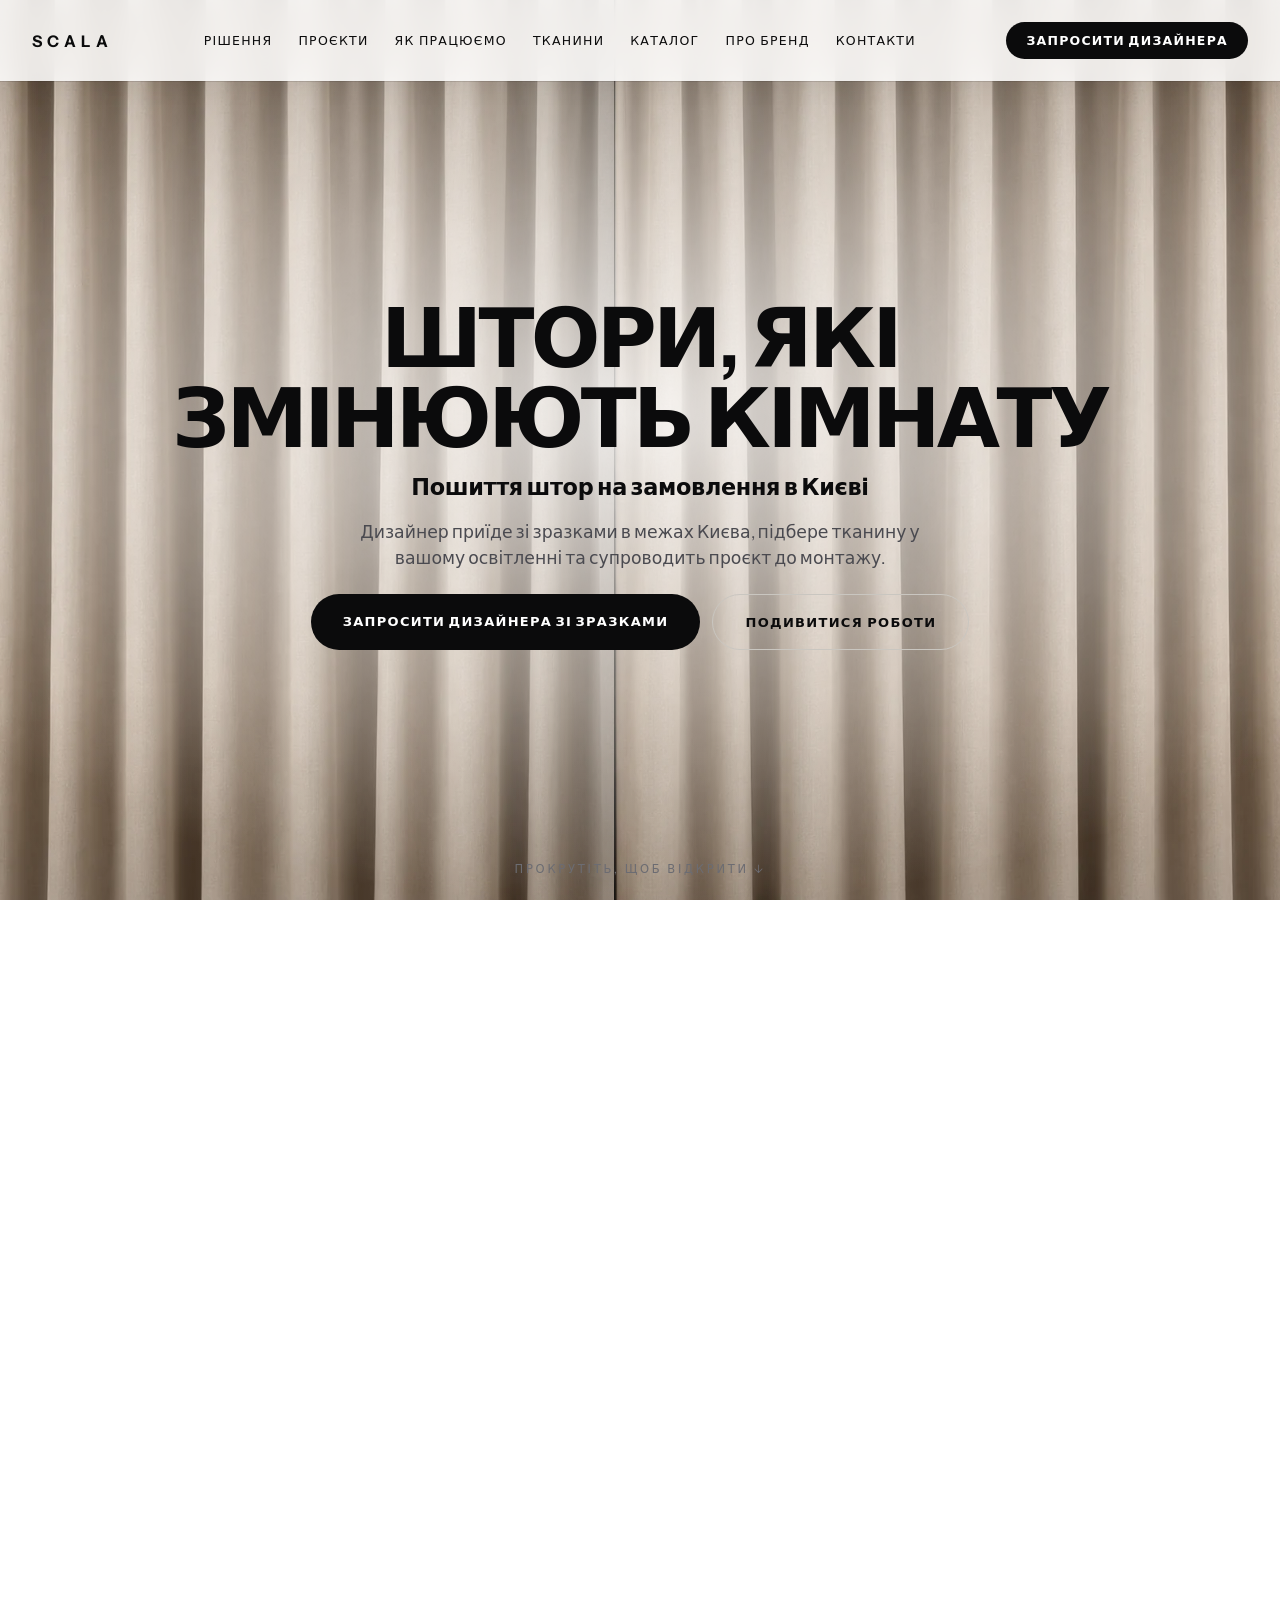
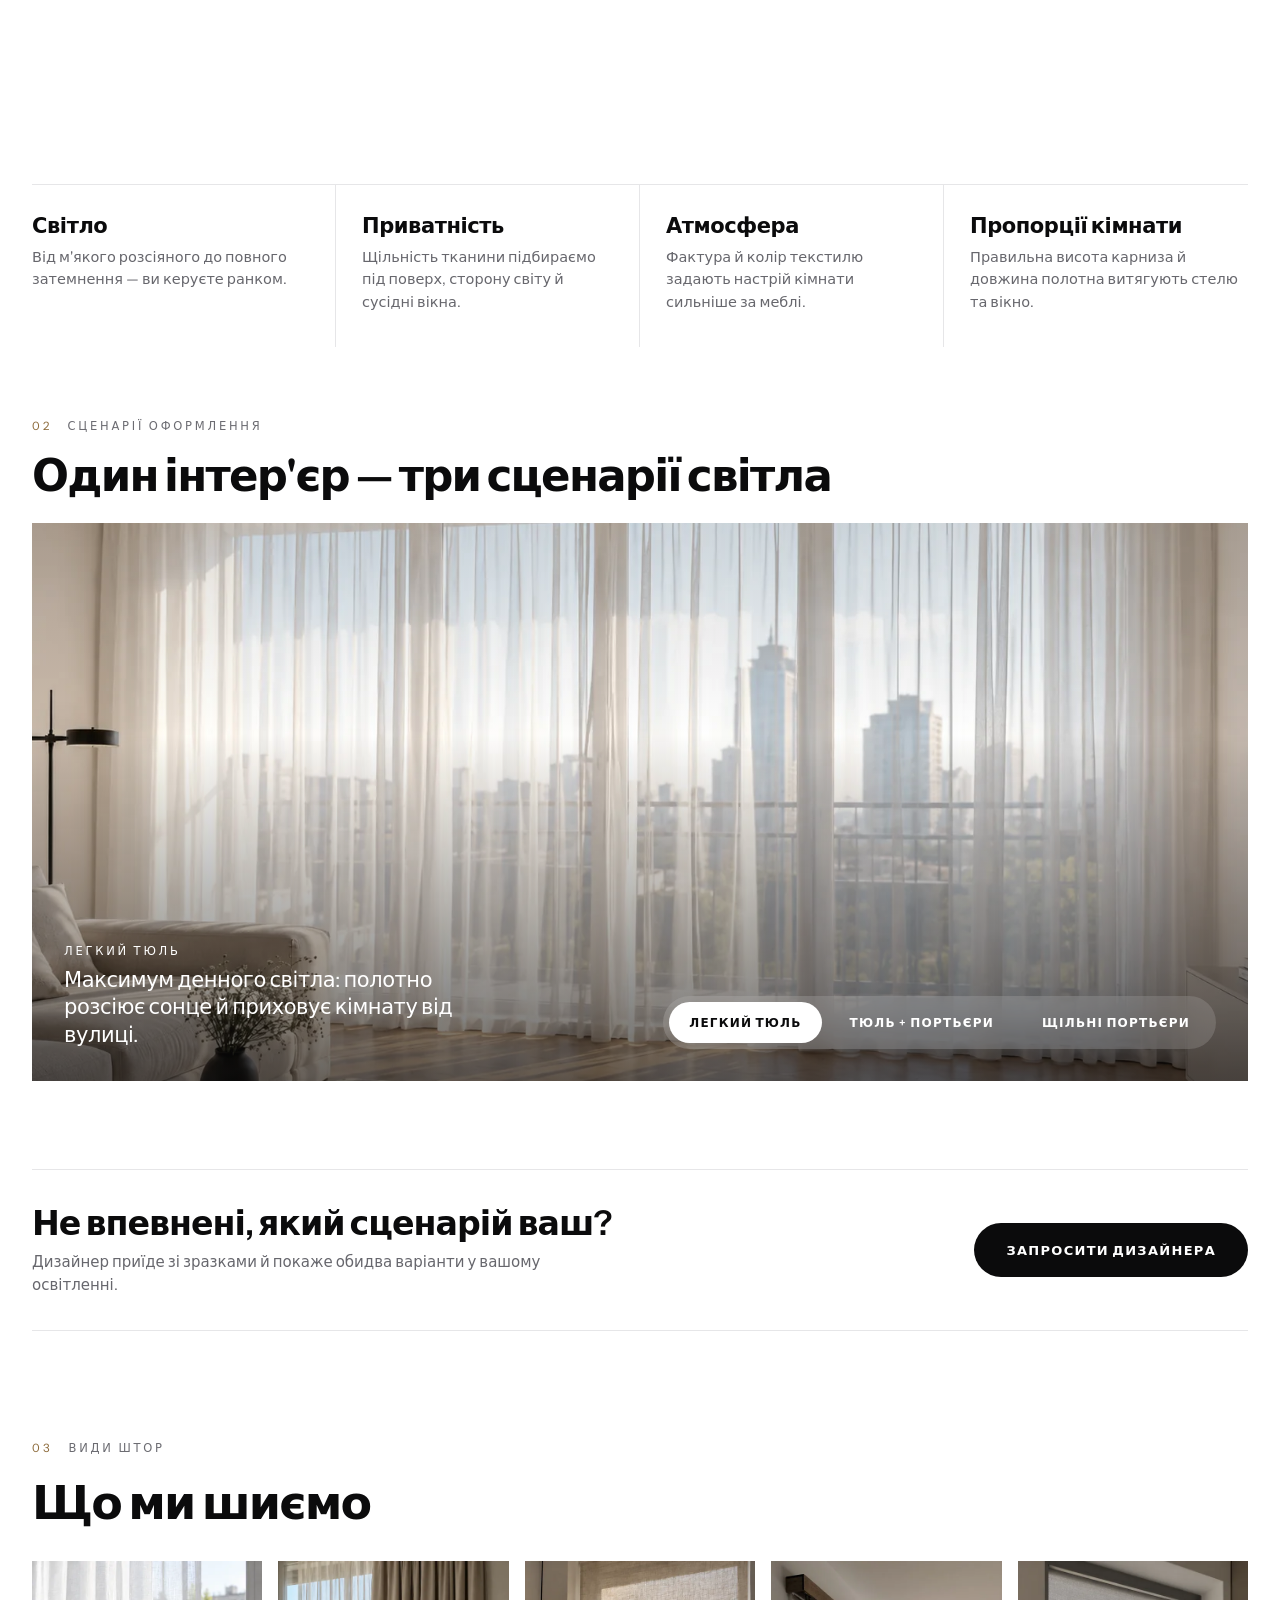
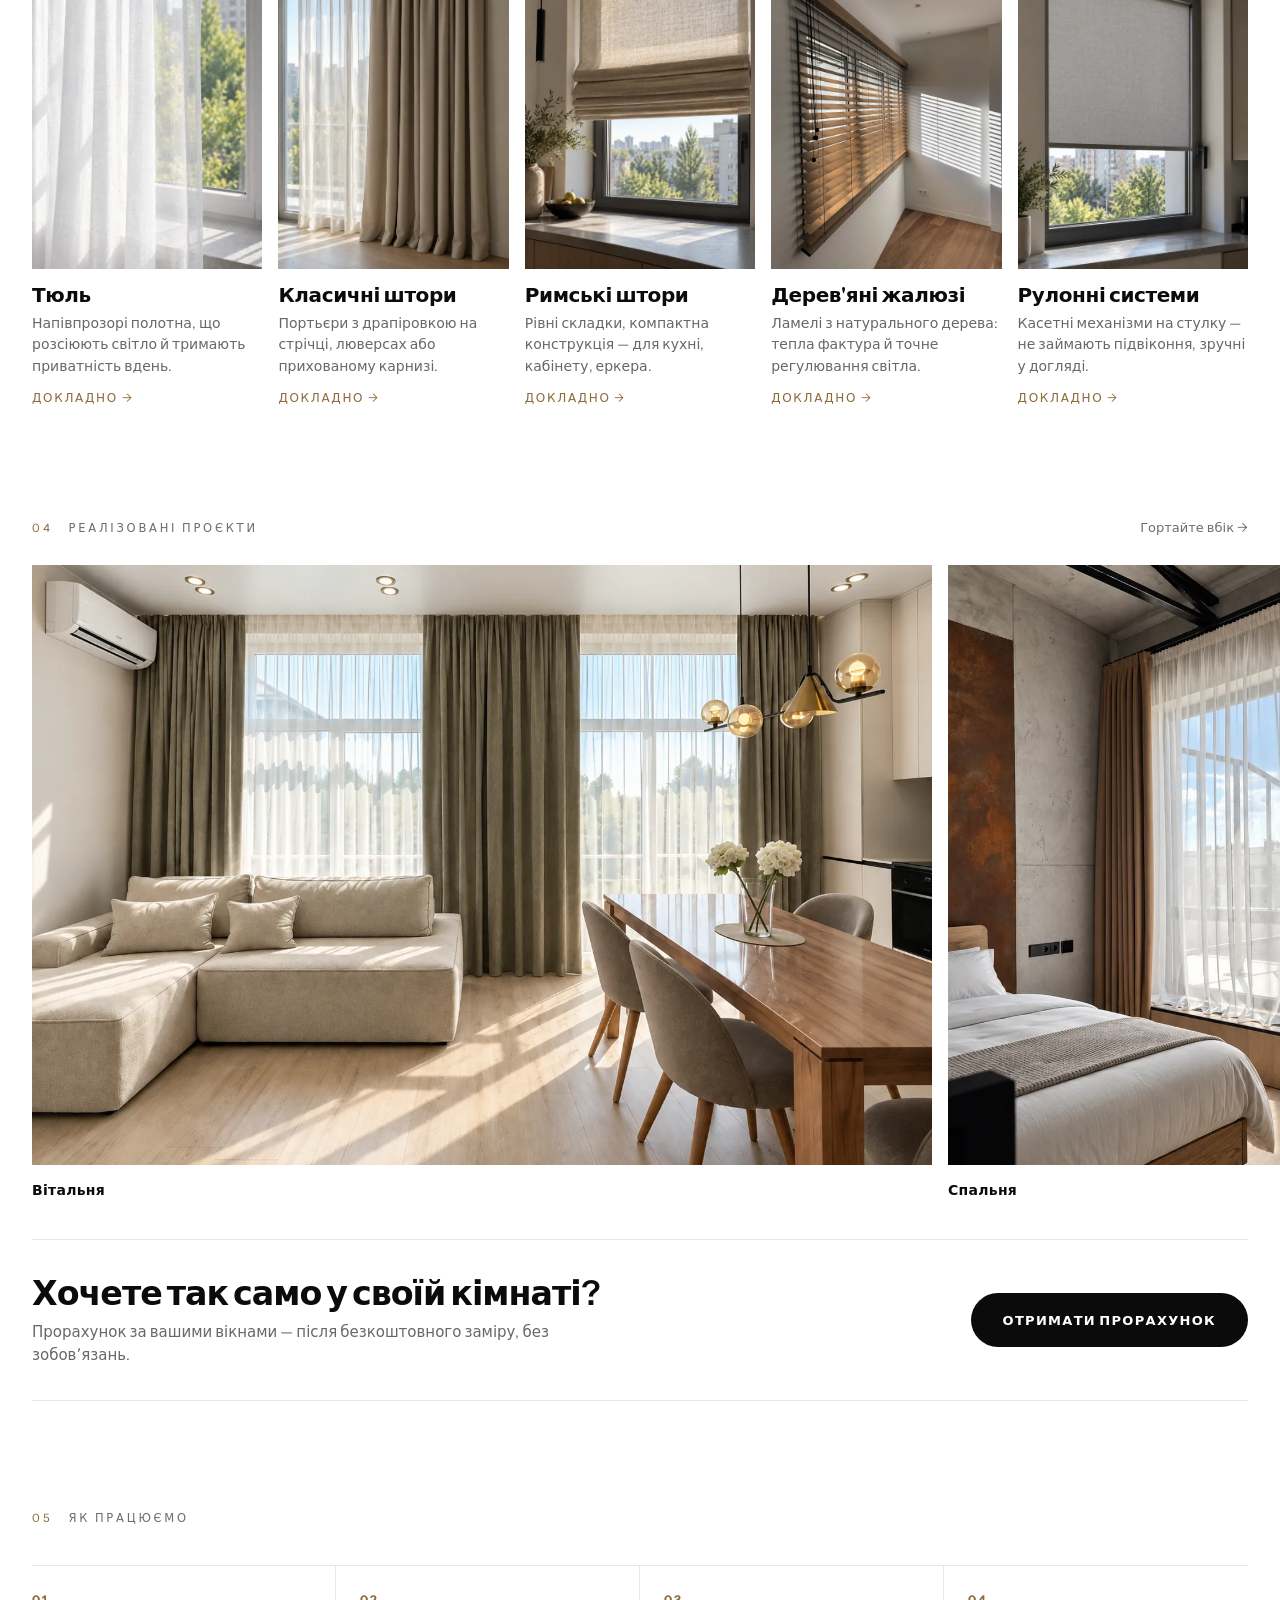
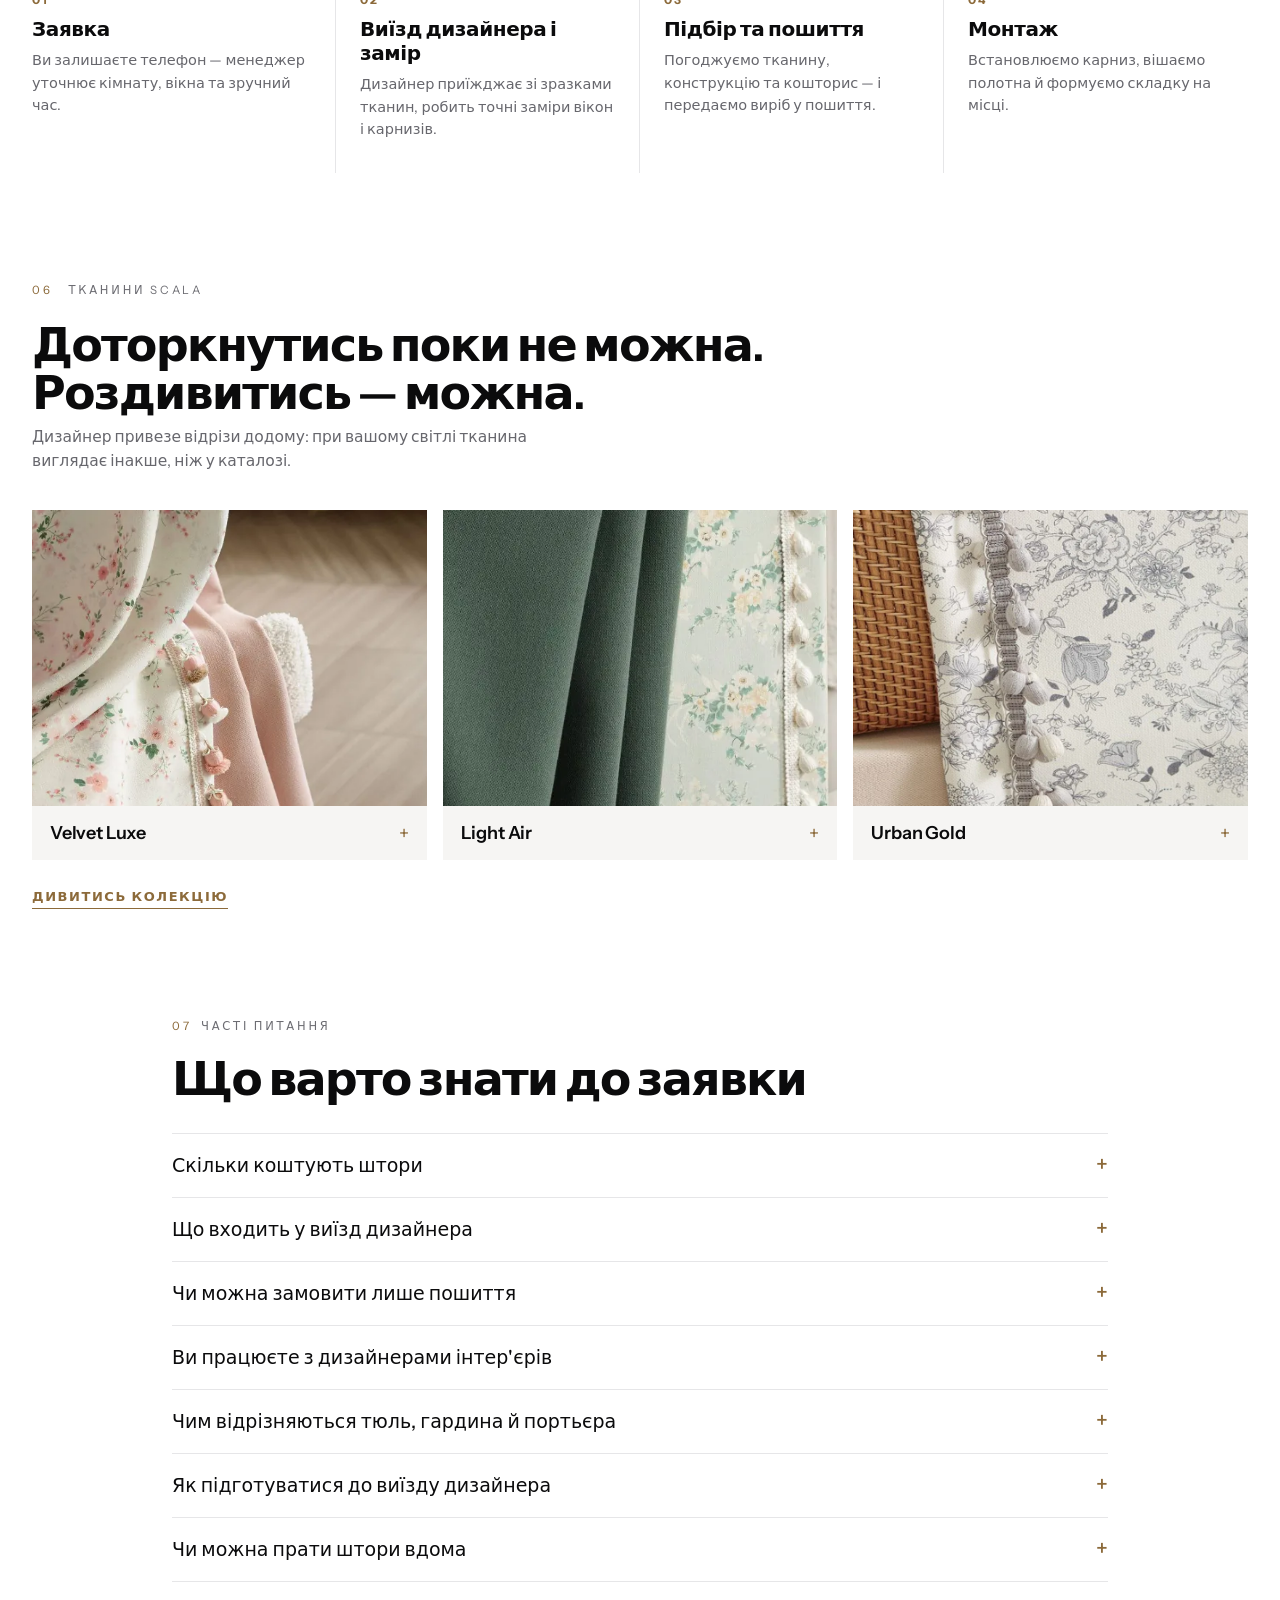
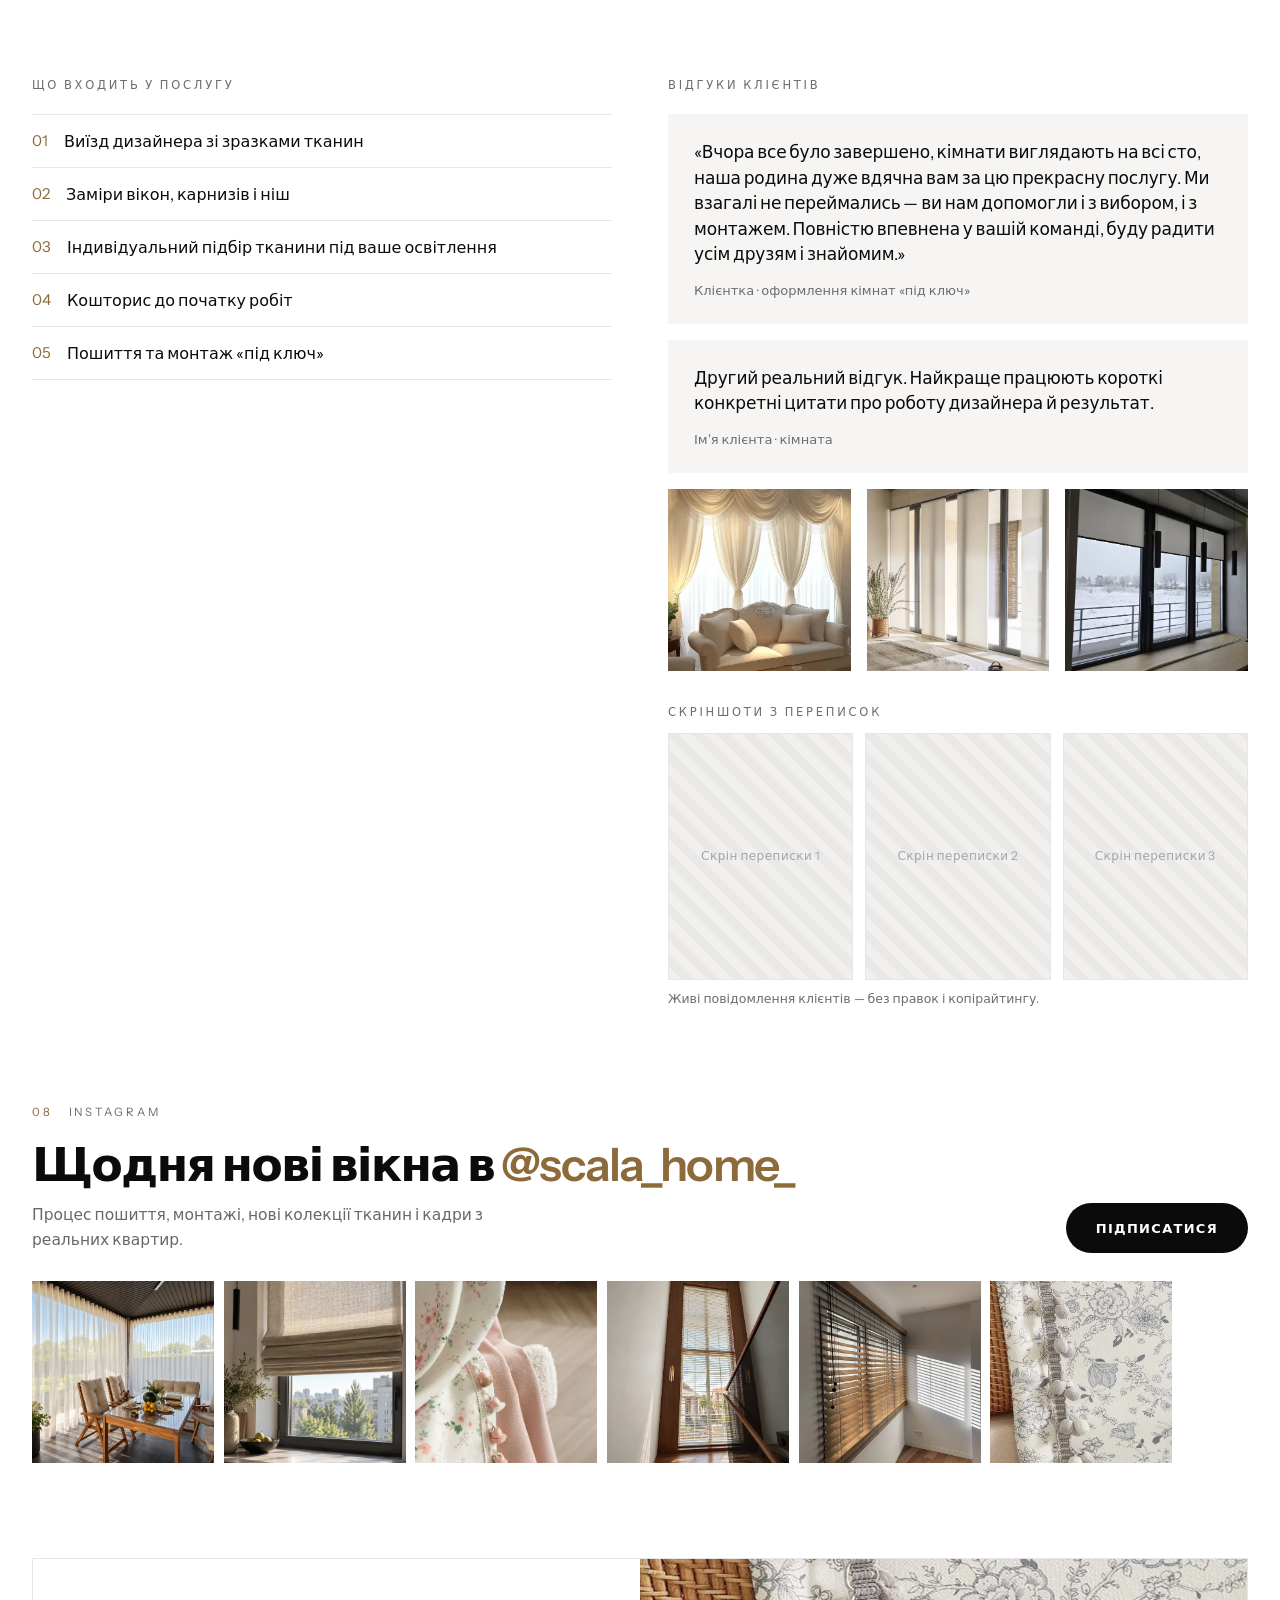
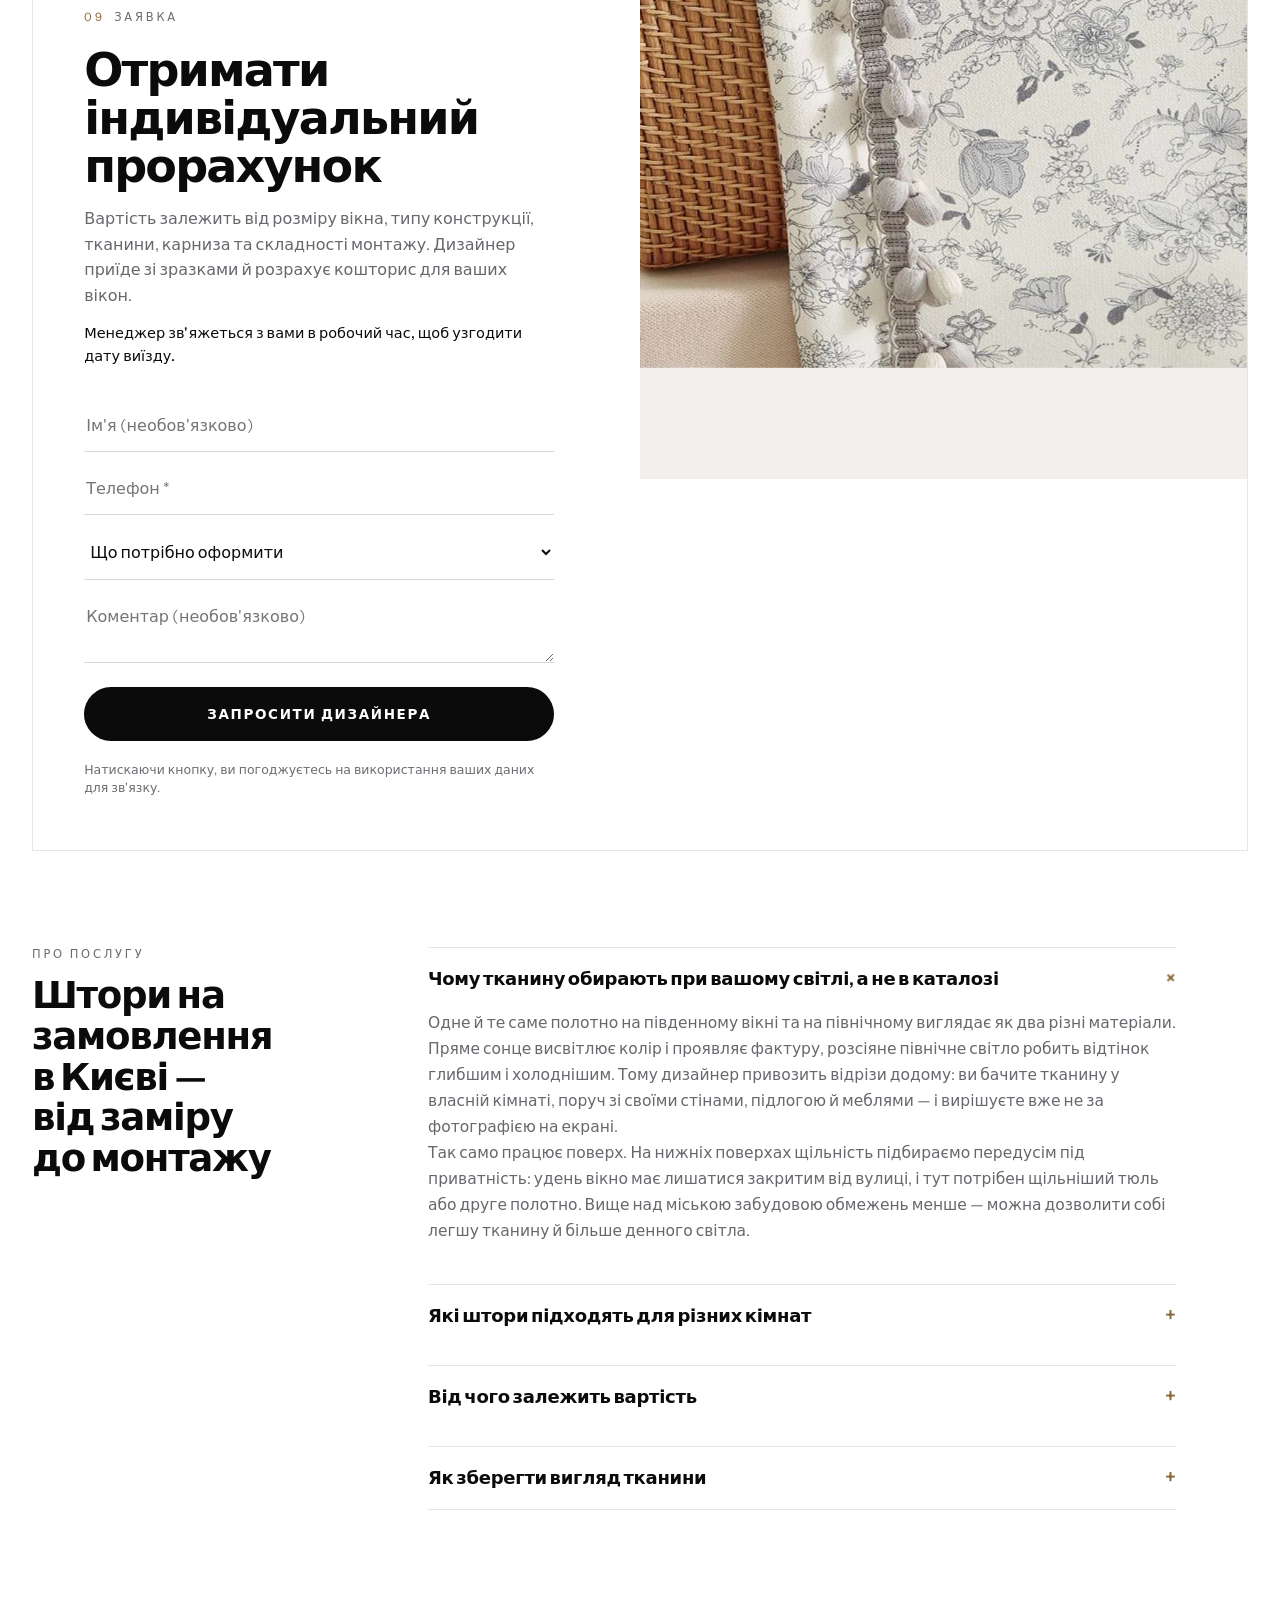
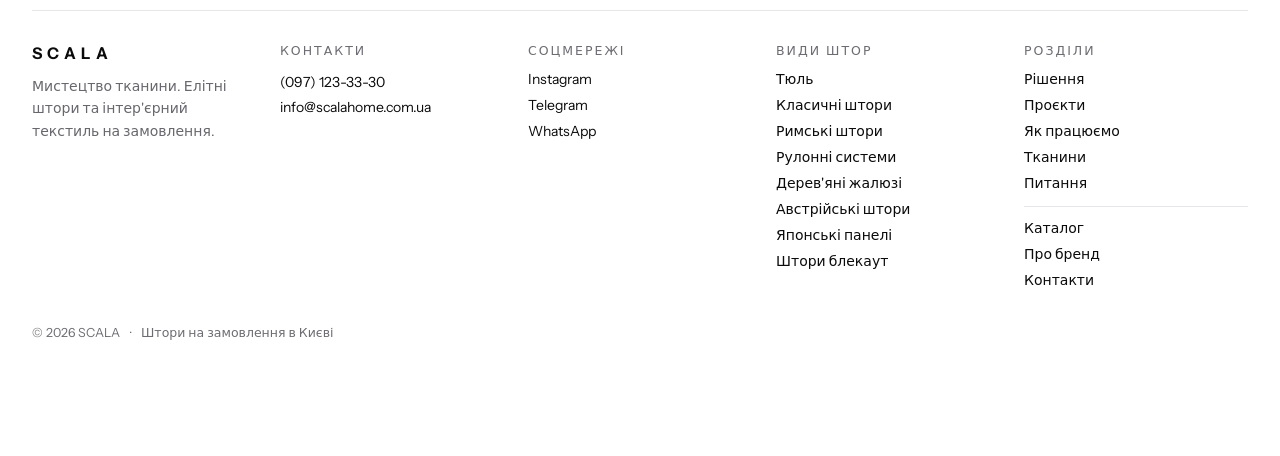
==== index.html @ 97c9eecd "Сторінки видів штор: 8 сторінок, перелінковка, шаблон у темі Вісім комерційних сторінок під запити «" ====
<!DOCTYPE html>
<html lang="uk">
<head>
<meta charset="utf-8" />
<meta name="viewport" content="width=device-width, initial-scale=1" />
<title>Штори на замовлення в Києві — пошиття й монтаж | SCALA</title>
<!-- ПРЕВʼЮ ДЛЯ РЕВІЗІЇ. Цей тег закриває збірку від пошукових систем,
     щоб вона не конкурувала з scalahome.com.ua як дубль.
     ПРИБРАТИ перед запуском у продакшн. -->
<meta name="robots" content="noindex, nofollow" />
<meta name="description" content="Ательє штор SCALA у Києві. Дизайнер приїде зі зразками тканин, підбере тканину у вашому освітленні та супроводить проєкт до монтажу." />
<link rel="canonical" href="https://scalahome.com.ua/" />

<!-- Open Graph — від цього залежить, як лінк виглядає в Instagram,
     Telegram і WhatsApp, звідки йде основний трафік. og:image має бути
     абсолютним URL; у темі WordPress його підставляє PHP. -->
<meta property="og:type" content="website" />
<meta property="og:locale" content="uk_UA" />
<meta property="og:site_name" content="SCALA" />
<meta property="og:url" content="https://scalahome.com.ua/" />
<meta property="og:title" content="SCALA — штори на замовлення в Києві" />
<meta property="og:description" content="Дизайнер приїде зі зразками тканин, підбере тканину у вашому освітленні та супроводить проєкт до монтажу." />
<meta property="og:image" content="https://scalahome.com.ua/wp-content/themes/scala-atelier/assets/img/hero-room.webp" />
<meta property="og:image:width" content="1672" />
<meta property="og:image:height" content="941" />
<meta property="og:image:alt" content="Тюль і портьєри на панорамному вікні" />
<meta name="twitter:card" content="summary_large_image" />

<link rel="preconnect" href="https://fonts.googleapis.com" />
<link rel="preconnect" href="https://fonts.gstatic.com" crossorigin />
<link href="https://fonts.googleapis.com/css2?family=Instrument+Sans:ital,wght@0,400;0,500;0,600;0,700;1,400&display=swap" rel="stylesheet" />
<link rel="stylesheet" href="assets/css/main.css" />

<!-- Структуровані дані.
     LocalBusiness навмисно без streetAddress: адреса шоуруму ще не
     підтверджена клієнтом. Щойно вона буде — додати address і geo,
     інакше картка в Google Business не звʼяжеться зі сайтом. -->
<script type="application/ld+json">
{
  "@context": "https://schema.org",
  "@graph": [
    {
      "@type": ["LocalBusiness", "HomeAndConstructionBusiness"],
      "@id": "https://scalahome.com.ua/#business",
      "name": "SCALA",
      "description": "Ательє штор на замовлення: тюль, портьєри, римські штори, жалюзі та рулонні системи. Виїзд дизайнера зі зразками тканин, пошиття та монтаж під ключ.",
      "url": "https://scalahome.com.ua/",
      "telephone": "+380971233330",
      "email": "info@scalahome.com.ua",
      "image": "https://scalahome.com.ua/wp-content/themes/scala-atelier/assets/img/hero-room.webp",
      "priceRange": "$$$",
      "areaServed": { "@type": "City", "name": "Київ" },
      "sameAs": [
        "https://www.instagram.com/scala_home_",
        "https://t.me/ScalaHome",
        "https://wa.me/qr/PTTFG72MUVOOD1"
      ],
      "hasOfferCatalog": {
        "@type": "OfferCatalog",
        "name": "Види штор",
        "itemListElement": [
          { "@type": "Offer", "itemOffered": { "@type": "Service", "name": "Тюль на замовлення" } },
          { "@type": "Offer", "itemOffered": { "@type": "Service", "name": "Класичні штори та портьєри" } },
          { "@type": "Offer", "itemOffered": { "@type": "Service", "name": "Римські штори" } },
          { "@type": "Offer", "itemOffered": { "@type": "Service", "name": "Дерев'яні жалюзі" } },
          { "@type": "Offer", "itemOffered": { "@type": "Service", "name": "Рулонні системи" } }
        ]
      }
    },
    {
      "@type": "WebSite",
      "@id": "https://scalahome.com.ua/#website",
      "url": "https://scalahome.com.ua/",
      "name": "SCALA",
      "inLanguage": "uk",
      "publisher": { "@id": "https://scalahome.com.ua/#business" }
    },
    {
      "@type": "FAQPage",
      "@id": "https://scalahome.com.ua/#faq",
      "mainEntity": [
        {
          "@type": "Question",
          "name": "Скільки коштують штори",
          "acceptedAnswer": {
            "@type": "Answer",
            "text": "Вартість залежить від розміру вікна, типу конструкції, тканини, карниза та складності монтажу. Точну суму дизайнер розраховує після заміру — до цього будь-яка цифра була б умовною."
          }
        },
        {
          "@type": "Question",
          "name": "Що входить у виїзд дизайнера",
          "acceptedAnswer": {
            "@type": "Answer",
            "text": "Зразки тканин, заміри вікон і карнизів, підбір конструкції під ваш інтер'єр і освітлення, розрахунок кошторису."
          }
        },
        {
          "@type": "Question",
          "name": "Чи можна замовити лише пошиття",
          "acceptedAnswer": {
            "@type": "Answer",
            "text": "Так. Можливе як обслуговування «під ключ» — від підбору тканини до монтажу, так і окремо пошиття чи індивідуальний підбір тканини."
          }
        },
        {
          "@type": "Question",
          "name": "Ви працюєте з дизайнерами інтер'єрів",
          "acceptedAnswer": {
            "@type": "Answer",
            "text": "Так, для дизайнерів та студій діють окремі умови співпраці — напишіть нам у Telegram або WhatsApp, щоб обговорити деталі."
          }
        },
        {
          "@type": "Question",
          "name": "Чим відрізняються тюль, гардина й портьєра",
          "acceptedAnswer": {
            "@type": "Answer",
            "text": "Тюль — напівпрозоре легке полотно, яке розсіює світло й закриває кімнату від вулиці вдень. Гардина — ширше поняття: будь-яка легка штора на вікні, зокрема й тюль. Портьєра — щільне полотно, яке затримує світло й закриває вікно ввечері. Найчастіше на вікні поєднують два шари: тюль удень і портьєри на вечір."
          }
        },
        {
          "@type": "Question",
          "name": "Як підготуватися до виїзду дизайнера",
          "acceptedAnswer": {
            "@type": "Answer",
            "text": "Спеціально готуватися не потрібно. Допоможе, якщо ви заздалегідь подумаєте, як користуєтесь кімнатою: коли в ній буваєте, чи заважає ранкове сонце, чи потрібне повне затемнення, чи є вже карниз і ніша під нього. Добре, якщо під час заміру можна підійти до вікна впритул — так дизайнер точно зніме розміри отвору й перевірить кріплення."
          }
        },
        {
          "@type": "Question",
          "name": "Чи можна прати штори вдома",
          "acceptedAnswer": {
            "@type": "Answer",
            "text": "Більшість тканин переносять делікатне прання при 30 градусах без віджиму: вологе полотно вішають одразу на карниз, і складка розправляється сама. Оксамит і тканини з металевою ниткою краще віддавати в хімчистку, а блекаут-підкладку не прасувати гарячою праскою. Рекомендації для вашого артикула дизайнер лишає разом із виробом."
          }
        }
      ]
    }
  ]
}
</script>
</head>
<body>

<!-- Кастомний курсор -->
<div id="cursor" class="cursor" aria-hidden="true"><span>OPEN</span></div>

<!-- ХЕДЕР -->
<header class="hdr">
  <div class="hdr__inner">
    <a href="#top" class="logo">SCALA</a>
    <nav class="hdr__nav" aria-label="Головна навігація">
      <a href="#solutions">Рішення</a>
      <a href="#projects">Проєкти</a>
      <a href="#process">Як працюємо</a>
      <a href="#fabrics">Тканини</a>
      <a href="catalog.html">Каталог</a>
      <a href="about.html">Про бренд</a>
      <a href="contacts.html">Контакти</a>
    </nav>
    <a class="hdr__phone" href="tel:+380971233330">(097) 123-33-30</a>
    <a class="hdr__cta hdr__cta--filled" href="#request" data-lead-open="Хедер">Запросити дизайнера</a>
    <button class="burger" data-menu-toggle aria-label="Меню" aria-controls="mmenu" aria-expanded="false">
      <span></span><span></span>
    </button>
  </div>
</header>

<!-- МОБІЛЬНЕ МЕНЮ -->
<div id="mmenu" class="mmenu">
  <div class="mmenu__top">
    <span class="logo">SCALA</span>
    <button class="mmenu__close" data-menu-toggle aria-label="Закрити">&times;</button>
  </div>
  <nav class="mmenu__nav" aria-label="Мобільна навігація">
    <a href="#solutions">Рішення</a>
    <a href="#projects">Проєкти</a>
    <a href="#process">Як працюємо</a>
    <a href="#fabrics">Тканини</a>
    <a href="#instagram">Instagram</a>
    <a href="catalog.html">Каталог</a>
    <a href="about.html">Про бренд</a>
    <a href="contacts.html">Контакти</a>
  </nav>
  <div class="mmenu__foot">
    <a class="mmenu__phone" href="tel:+380971233330">(097) 123-33-30</a>
    <a class="mmenu__cta" href="#request" data-lead-open="Мобільне меню">Запросити дизайнера</a>
  </div>
</div>

<main>

<!-- HERO -->
<section id="top" class="hero">
  <div class="hero__stage">

    <div class="hero__room">
      <img src="assets/img/hero-room.webp"
           srcset="assets/img/hero-room@0.5x.webp 836w, assets/img/hero-room.webp 1672w"
           sizes="100vw" width="1672" height="941"
           alt="Тюль і портьєри на панорамному вікні" fetchpriority="high" />
      <div class="hero__room-veil"></div>
    </div>

    <div class="hero__reveal">
      <div class="hero__reveal-top">
        <span class="hero__reveal-label">Що ми шиємо</span>
        <nav class="hero__reveal-links" aria-label="Види штор">
          <a href="#solutions">Тюль</a>
          <a href="#solutions">Класичні штори</a>
          <a href="#solutions">Римські штори</a>
          <a href="#solutions">Дерев'яні жалюзі</a>
          <a href="#solutions">Рулонні системи</a>
        </nav>
      </div>

      <div class="hero__reveal-inner">
        <div class="hero__reveal-text">
          Більше світла. Більше приватності. <br />
          <span class="muted">Інша атмосфера кімнати.</span>
        </div>
        <div class="hero__reveal-cta">
          <a href="#request" class="btn btn--light" data-lead-open="Hero — під шторою">Запросити дизайнера зі зразками</a>
          <a href="#projects" class="btn btn--ghost">Подивитися роботи</a>
        </div>
      </div>
    </div>

    <div class="curtain curtain--l" style="background-image:url('assets/img/hero-curtain.webp')">
      <div class="curtain__shade"></div>
    </div>
    <div class="curtain curtain--r" style="background-image:url('assets/img/hero-curtain.webp')">
      <div class="curtain__shade"></div>
    </div>

    <div class="hero__text">
      <!-- Слоган лишається головним візуально, але це не заголовок:
           H1 віддано рядку з комерційним запитом і містом.
           Пробіл перед <br> обов'язковий — без нього textContent
           злипається у «якізмінюють». -->
      <p class="hero__slogan">Штори, які <br />змінюють кімнату</p>
      <h1 class="hero__h1">Пошиття штор на замовлення в Києві</h1>
      <p class="hero__sub">Дизайнер приїде зі зразками в межах Києва, підбере тканину у вашому освітленні та супроводить проєкт до монтажу.</p>
      <div class="hero__cta">
        <a href="#request" class="btn btn--dark" data-lead-open="Hero — головна кнопка">Запросити дизайнера зі зразками</a>
        <a href="#projects" class="btn btn--outline">Подивитися роботи</a>
      </div>
      <div class="hero__hint">Прокрутіть, щоб відкрити ↓</div>
    </div>

  </div>
</section>

<!-- 01 ПЕРЕВАГИ -->
<section class="section">
  <div class="eyebrow"><span class="eyebrow__num">01</span><span>Що змінюють правильні штори</span></div>
  <div class="four-col">
    <div class="cell">
      <div class="cell__title">Світло</div>
      <div class="cell__text">Від м'якого розсіяного до повного затемнення — ви керуєте ранком.</div>
    </div>
    <div class="cell">
      <div class="cell__title">Приватність</div>
      <div class="cell__text">Щільність тканини підбираємо під поверх, сторону світу й сусідні вікна.</div>
    </div>
    <div class="cell">
      <div class="cell__title">Атмосфера</div>
      <div class="cell__text">Фактура й колір текстилю задають настрій кімнати сильніше за меблі.</div>
    </div>
    <div class="cell">
      <div class="cell__title">Пропорції кімнати</div>
      <div class="cell__text">Правильна висота карниза й довжина полотна витягують стелю та вікно.</div>
    </div>
  </div>
</section>

<!-- 02 СЦЕНАРІЇ СВІТЛА -->
<section id="scenarios" class="section">
  <div class="eyebrow"><span class="eyebrow__num">02</span><span>Сценарії оформлення</span></div>
  <h2 class="scen__h2">Один інтер'єр — три сценарії світла</h2>

  <div id="scen-stage" class="scen__stage" data-cursor="LIGHT">
    <div class="scen__layer is-active"
         data-label="Легкий тюль"
         data-text="Максимум денного світла: полотно розсіює сонце й приховує кімнату від вулиці.">
      <img class="parallax" src="assets/img/scenario-tulle.webp"
           srcset="assets/img/scenario-tulle@0.5x.webp 836w, assets/img/scenario-tulle.webp 1672w"
           sizes="100vw" width="1672" height="941" alt="Легкий тюль" loading="lazy" />
    </div>
    <div class="scen__layer"
         data-label="Тюль + портьєри"
         data-text="Вдень — світло крізь тюль, увечері портьєри закривають вікно й завершують інтер'єр.">
      <img class="parallax" src="assets/img/scenario-tulle-drapes.webp"
           srcset="assets/img/scenario-tulle-drapes@0.5x.webp 836w, assets/img/scenario-tulle-drapes.webp 1672w"
           sizes="100vw" width="1672" height="941" alt="Тюль і портьєри" loading="lazy" />
    </div>
    <div class="scen__layer" data-dim="1"
         data-label="Щільні портьєри"
         data-text="Глибоке затемнення для спальні: кімната лишається темною навіть уранці влітку.">
      <img class="parallax" src="assets/img/scenario-blackout.webp"
           srcset="assets/img/scenario-blackout@0.5x.webp 836w, assets/img/scenario-blackout.webp 1672w"
           sizes="100vw" width="1672" height="941" alt="Щільні портьєри" loading="lazy" />
    </div>

    <div class="scen__dim"></div>
    <div class="scen__veil"></div>

    <div class="scen__bar">
      <div class="scen__state">
        <div class="scen__state-label">Легкий тюль</div>
        <div class="scen__state-text">Максимум денного світла: полотно розсіює сонце й приховує кімнату від вулиці.</div>
      </div>
      <div id="scen-controls" class="scen__controls" role="tablist" aria-label="Сценарії світла">
        <button class="scen__btn is-active" role="tab" aria-selected="true">Легкий тюль</button>
        <button class="scen__btn" role="tab" aria-selected="false">Тюль + портьєри</button>
        <button class="scen__btn" role="tab" aria-selected="false">Щільні портьєри</button>
      </div>
    </div>
  </div>
</section>

<!-- CTA-СМУГА 1 -->
<section class="section--m88">
  <div class="ctabar">
    <div>
      <div class="ctabar__title">Не впевнені, який сценарій ваш?</div>
      <div class="ctabar__text">Дизайнер приїде зі зразками й покаже обидва варіанти у вашому освітленні.</div>
    </div>
    <a href="#request" class="btn btn--dark" data-lead-open="Смуга: сценарії світла">Запросити дизайнера</a>
  </div>
</section>

<!-- 03 ВИДИ ШТОР -->
<section id="solutions" class="section">
  <div class="eyebrow"><span class="eyebrow__num">03</span><span>Види штор</span></div>
  <h2 class="h2-section">Що ми шиємо</h2>

  <div class="types-grid">
    <a href="vydy-shtor/tyul.html" class="type-card" data-cursor="ДЕТАЛІ">
      <div class="type-card__frame"><div class="type-card__zoom">
        <img src="assets/img/type-tulle.webp"
             srcset="assets/img/type-tulle@0.5x.webp 543w, assets/img/type-tulle.webp 1086w"
             sizes="(max-width:760px) 50vw, 20vw" width="1086" height="1448" alt="Тюль" loading="lazy" />
      </div></div>
      <div class="type-card__row">
        <span class="type-card__name">Тюль</span>
      </div>
      <div class="type-card__text">Напівпрозорі полотна, що розсіюють світло й тримають приватність вдень.</div>
      <span class="type-card__tag">Докладно →</span>
    </a>

    <a href="vydy-shtor/portyery.html" class="type-card" data-cursor="ДЕТАЛІ">
      <div class="type-card__frame"><div class="type-card__zoom">
        <img src="assets/img/type-classic.webp"
             srcset="assets/img/type-classic@0.5x.webp 543w, assets/img/type-classic.webp 1086w"
             sizes="(max-width:760px) 50vw, 20vw" width="1086" height="1448" alt="Класичні штори" loading="lazy" />
      </div></div>
      <div class="type-card__row">
        <span class="type-card__name">Класичні штори</span>
      </div>
      <div class="type-card__text">Портьєри з драпіровкою на стрічці, люверсах або прихованому карнизі.</div>
      <span class="type-card__tag">Докладно →</span>
    </a>

    <a href="vydy-shtor/rymski-shtory.html" class="type-card" data-cursor="ДЕТАЛІ">
      <div class="type-card__frame"><div class="type-card__zoom">
        <img src="assets/img/type-roman.webp"
             srcset="assets/img/type-roman@0.5x.webp 543w, assets/img/type-roman.webp 1086w"
             sizes="(max-width:760px) 50vw, 20vw" width="1086" height="1448" alt="Римські штори" loading="lazy" />
      </div></div>
      <div class="type-card__row">
        <span class="type-card__name">Римські штори</span>
      </div>
      <div class="type-card__text">Рівні складки, компактна конструкція — для кухні, кабінету, еркера.</div>
      <span class="type-card__tag">Докладно →</span>
    </a>

    <a href="vydy-shtor/zhalyuzi.html" class="type-card" data-cursor="ДЕТАЛІ">
      <div class="type-card__frame"><div class="type-card__zoom">
        <img src="assets/img/type-wood-blinds.webp"
             srcset="assets/img/type-wood-blinds@0.5x.webp 600w, assets/img/type-wood-blinds.webp 1200w"
             sizes="(max-width:760px) 50vw, 20vw" width="1200" height="1600" alt="Дерев'яні жалюзі" loading="lazy" />
      </div></div>
      <div class="type-card__row">
        <span class="type-card__name">Дерев'яні жалюзі</span>
      </div>
      <div class="type-card__text">Ламелі з натурального дерева: тепла фактура й точне регулювання світла.</div>
      <span class="type-card__tag">Докладно →</span>
    </a>

    <a href="vydy-shtor/rulonni-shtory.html" class="type-card" data-cursor="ДЕТАЛІ">
      <div class="type-card__frame"><div class="type-card__zoom">
        <img src="assets/img/type-roller.webp"
             srcset="assets/img/type-roller@0.5x.webp 543w, assets/img/type-roller.webp 1086w"
             sizes="(max-width:760px) 50vw, 20vw" width="1086" height="1448" alt="Рулонні системи" loading="lazy" />
      </div></div>
      <div class="type-card__row">
        <span class="type-card__name">Рулонні системи</span>
      </div>
      <div class="type-card__text">Касетні механізми на стулку — не займають підвіконня, зручні у догляді.</div>
      <span class="type-card__tag">Докладно →</span>
    </a>
  </div>
</section>

<!-- 04 ПРОЄКТИ -->
<section id="projects" class="section--flush">
  <div class="proj__head">
    <div class="eyebrow"><span class="eyebrow__num">04</span><span>Реалізовані проєкти</span></div>
    <div class="proj__hint">Гортайте вбік →</div>
  </div>
  <div class="proj__strip" data-cursor="VIEW" tabindex="0" role="region" aria-label="Реалізовані проєкти, гортається вбік">
    <div class="proj__item proj__item--wide">
      <div class="proj__shot">
        <img src="assets/img/project-living.webp"
             srcset="assets/img/project-living@0.5x.webp 724w, assets/img/project-living.webp 1448w"
             sizes="74vw" width="1448" height="1086" alt="Вітальня" loading="lazy" />
      </div>
      <div class="proj__cap">Вітальня</div>
    </div>
    <div class="proj__item">
      <div class="proj__shot">
        <img src="assets/img/project-bedroom.webp"
             srcset="assets/img/project-bedroom@0.5x.webp 543w, assets/img/project-bedroom.webp 1086w"
             sizes="52vw" width="1086" height="1448" alt="Спальня" loading="lazy" />
      </div>
      <div class="proj__cap">Спальня</div>
    </div>
    <div class="proj__item">
      <div class="proj__shot">
        <img src="assets/img/project-stairs.webp"
             srcset="assets/img/project-stairs@0.5x.webp 543w, assets/img/project-stairs.webp 1086w"
             sizes="52vw" width="1086" height="1448" alt="Сходовий проліт" loading="lazy" />
      </div>
      <div class="proj__cap">Сходовий проліт</div>
    </div>
    <div class="proj__item">
      <div class="proj__shot">
        <img src="assets/img/project-terrace.webp"
             srcset="assets/img/project-terrace@0.5x.webp 543w, assets/img/project-terrace.webp 1086w"
             sizes="52vw" width="1086" height="1448" alt="Тераса" loading="lazy" />
      </div>
      <div class="proj__cap">Тераса</div>
    </div>
    <div class="proj__item">
      <div class="proj__shot">
        <img src="assets/img/project-commercial.webp"
             srcset="assets/img/project-commercial@0.5x.webp 550w, assets/img/project-commercial.webp 1100w"
             sizes="52vw" width="1100" height="1466" alt="Комерційний простір" loading="lazy" />
      </div>
      <div class="proj__cap">Комерційний простір</div>
    </div>
  </div>

  <!-- Банер належить до цієї ж секції: окремо він відривався від
       стрічки й між ними зяяло ~170px порожнечі. -->
  <div class="proj__cta">
    <div class="ctabar">
      <div>
        <div class="ctabar__title">Хочете так само у своїй кімнаті?</div>
        <div class="ctabar__text">Прорахунок за вашими вікнами — після безкоштовного заміру, без зобовʼязань.</div>
      </div>
      <a href="#request" class="btn btn--dark" data-lead-open="Смуга: проєкти">Отримати прорахунок</a>
    </div>
  </div>
</section>

<!-- 05 ЯК ПРАЦЮЄМО -->
<section id="process" class="section">
  <div class="eyebrow"><span class="eyebrow__num">05</span><span>Як працюємо</span></div>
  <div class="four-col">
    <div class="cell cell--steps">
      <div class="cell__num">01</div>
      <div class="cell__title">Заявка</div>
      <div class="cell__text">Ви залишаєте телефон — менеджер уточнює кімнату, вікна та зручний час.</div>
    </div>
    <div class="cell cell--steps">
      <div class="cell__num">02</div>
      <div class="cell__title">Виїзд дизайнера і замір</div>
      <div class="cell__text">Дизайнер приїжджає зі зразками тканин, робить точні заміри вікон і карнизів.</div>
    </div>
    <div class="cell cell--steps">
      <div class="cell__num">03</div>
      <div class="cell__title">Підбір та пошиття</div>
      <div class="cell__text">Погоджуємо тканину, конструкцію та кошторис — і передаємо виріб у пошиття.</div>
    </div>
    <div class="cell cell--steps">
      <div class="cell__num">04</div>
      <div class="cell__title">Монтаж</div>
      <div class="cell__text">Встановлюємо карниз, вішаємо полотна й формуємо складку на місці.</div>
    </div>
  </div>
</section>

<!-- 06 ТКАНИНИ -->
<section id="fabrics" class="section">
  <div class="eyebrow"><span class="eyebrow__num">06</span><span>Тканини Scala</span></div>
  <h2 class="h2-section fab__h2 balance">Доторкнутись поки не можна. Роздивитись — можна.</h2>
  <p class="fab__lead">Дизайнер привезе відрізи додому: при вашому світлі тканина виглядає інакше, ніж у каталозі.</p>

  <div class="fab-grid" data-cursor="FEEL">
    <details class="fab-card">
      <summary>
        <div class="fab-card__frame"><div class="fab-card__zoom">
          <img src="assets/img/fabric-velvet-luxe.webp"
               srcset="assets/img/fabric-velvet-luxe@0.5x.webp 555w, assets/img/fabric-velvet-luxe.webp 1110w"
               sizes="(max-width:760px) 100vw, 33vw" width="1110" height="814" alt="Velvet Luxe" loading="lazy" />
        </div></div>
        <div class="fab-card__row">
          <span class="fab-card__name">Velvet Luxe</span>
          <span class="f-plus">+</span>
        </div>
      </summary>
      <div class="fab-card__text">Преміальний оксамит із м'якою шовковистою текстурою та глибоким благородним блиском. Висока щільність і зносостійкість — для штор та оббивки в інтер'єрах класу люкс.</div>
      <div class="fab-card__body">
        <div class="fab-card__gallery">
          <div class="fab-card__thumb"><div class="slot-empty">Velvet Luxe: ще кадр</div></div>
          <div class="fab-card__thumb"><div class="slot-empty">Velvet Luxe: деталь</div></div>
          <div class="fab-card__thumb"><div class="slot-empty">Velvet Luxe: у інтер'єрі</div></div>
        </div>
        <div class="fab-card__video">
          <div class="fab-card__video-empty">
            <span style="font-size:22px;line-height:1">▶</span>
            <span>Відео тканини<br />(як полотно рухається на світлі)</span>
          </div>
        </div>
      </div>
    </details>

    <details class="fab-card">
      <summary>
        <div class="fab-card__frame"><div class="fab-card__zoom">
          <img src="assets/img/fabric-light-air.webp"
               srcset="assets/img/fabric-light-air@0.5x.webp 489w, assets/img/fabric-light-air.webp 978w"
               sizes="(max-width:760px) 100vw, 33vw" width="978" height="689" alt="Light Air" loading="lazy" />
        </div></div>
        <div class="fab-card__row">
          <span class="fab-card__name">Light Air</span>
          <span class="f-plus">+</span>
        </div>
      </summary>
      <div class="fab-card__text">Легка повітряна тканина з напівпрозорою фактурою. Природно розсіює світло, створюючи відчуття простору — для гардин і світлих інтер'єрів.</div>
      <div class="fab-card__body">
        <div class="fab-card__gallery">
          <div class="fab-card__thumb"><div class="slot-empty">Light Air: ще кадр</div></div>
          <div class="fab-card__thumb"><div class="slot-empty">Light Air: деталь</div></div>
          <div class="fab-card__thumb"><div class="slot-empty">Light Air: у інтер'єрі</div></div>
        </div>
        <div class="fab-card__video">
          <div class="fab-card__video-empty">
            <span style="font-size:22px;line-height:1">▶</span>
            <span>Відео тканини<br />(як полотно рухається на світлі)</span>
          </div>
        </div>
      </div>
    </details>

    <details class="fab-card">
      <summary>
        <div class="fab-card__frame"><div class="fab-card__zoom">
          <img src="assets/img/fabric-urban-gold.webp"
               srcset="assets/img/fabric-urban-gold@0.5x.webp 521w, assets/img/fabric-urban-gold.webp 1043w"
               sizes="(max-width:760px) 100vw, 33vw" width="1043" height="662" alt="Urban Gold" loading="lazy" />
        </div></div>
        <div class="fab-card__row">
          <span class="fab-card__name">Urban Gold</span>
          <span class="f-plus">+</span>
        </div>
      </summary>
      <div class="fab-card__text">Гладка тканина з витонченим металевим відблиском у золотистих тонах. Поєднання розкоші та мінімалізму, міцна й стійка до зносу.</div>
      <div class="fab-card__body">
        <div class="fab-card__gallery">
          <div class="fab-card__thumb"><div class="slot-empty">Urban Gold: ще кадр</div></div>
          <div class="fab-card__thumb"><div class="slot-empty">Urban Gold: деталь</div></div>
          <div class="fab-card__thumb"><div class="slot-empty">Urban Gold: у інтер'єрі</div></div>
        </div>
        <div class="fab-card__video">
          <div class="fab-card__video-empty">
            <span style="font-size:22px;line-height:1">▶</span>
            <span>Відео тканини<br />(як полотно рухається на світлі)</span>
          </div>
        </div>
      </div>
    </details>
  </div>

  <a href="catalog.html" class="link-accent">Дивитись колекцію</a>
</section>

<!-- 07 FAQ -->
<section id="faq" class="section section--narrow">
  <div class="eyebrow eyebrow--plain"><span class="eyebrow__num">07</span>&nbsp;&nbsp;Часті питання</div>
  <h2 class="h2-section faq__h2">Що варто знати до заявки</h2>

  <details class="faq-item">
    <summary>Скільки коштують штори<span class="f-plus">+</span></summary>
    <div class="faq-item__a">Вартість залежить від розміру вікна, типу конструкції, тканини, карниза та складності монтажу. Точну суму дизайнер розраховує після заміру — до цього будь-яка цифра була б умовною.</div>
  </details>
  <details class="faq-item">
    <summary>Що входить у виїзд дизайнера<span class="f-plus">+</span></summary>
    <div class="faq-item__a">Зразки тканин, заміри вікон і карнизів, підбір конструкції під ваш інтер'єр і освітлення, розрахунок кошторису.</div>
  </details>
  <details class="faq-item">
    <summary>Чи можна замовити лише пошиття<span class="f-plus">+</span></summary>
    <div class="faq-item__a">Так. Можливе як обслуговування «під ключ» — від підбору тканини до монтажу, так і окремо пошиття чи індивідуальний підбір тканини.</div>
  </details>
  <details class="faq-item">
    <summary>Ви працюєте з дизайнерами інтер'єрів<span class="f-plus">+</span></summary>
    <div class="faq-item__a">Так, для дизайнерів та студій діють окремі умови співпраці — напишіть нам у Telegram або WhatsApp, щоб обговорити деталі.</div>
  </details>
  <details class="faq-item">
    <summary>Чим відрізняються тюль, гардина й портьєра<span class="f-plus">+</span></summary>
    <div class="faq-item__a">Тюль — напівпрозоре легке полотно, яке розсіює світло й закриває кімнату від вулиці вдень. Гардина — ширше поняття: будь-яка легка штора на вікні, зокрема й тюль. Портьєра — щільне полотно, яке затримує світло й закриває вікно ввечері. Найчастіше на вікні поєднують два шари: тюль удень і портьєри на вечір.</div>
  </details>
  <details class="faq-item">
    <summary>Як підготуватися до виїзду дизайнера<span class="f-plus">+</span></summary>
    <div class="faq-item__a">Спеціально готуватися не потрібно. Допоможе, якщо ви заздалегідь подумаєте, як користуєтесь кімнатою: коли в ній буваєте, чи заважає ранкове сонце, чи потрібне повне затемнення, чи є вже карниз і ніша під нього. Добре, якщо під час заміру можна підійти до вікна впритул — так дизайнер точно зніме розміри отвору й перевірить кріплення.</div>
  </details>
  <details class="faq-item">
    <summary>Чи можна прати штори вдома<span class="f-plus">+</span></summary>
    <div class="faq-item__a">Більшість тканин переносять делікатне прання при 30 градусах без віджиму: вологе полотно вішають одразу на карниз, і складка розправляється сама. Оксамит і тканини з металевою ниткою краще віддавати в хімчистку, а блекаут-підкладку не прасувати гарячою праскою. Рекомендації для вашого артикула дизайнер лишає разом із виробом.</div>
  </details>
</section>

<!-- БЛОК ДОВІРИ -->
<section class="section" style="padding-top:96px">
  <div class="two-col">
    <div>
      <div class="trust__label">Що входить у послугу</div>
      <div class="incl">
        <div class="incl__row"><span class="incl__num">01</span><span class="incl__text">Виїзд дизайнера зі зразками тканин</span></div>
        <div class="incl__row"><span class="incl__num">02</span><span class="incl__text">Заміри вікон, карнизів і ніш</span></div>
        <div class="incl__row"><span class="incl__num">03</span><span class="incl__text">Індивідуальний підбір тканини під ваше освітлення</span></div>
        <div class="incl__row"><span class="incl__num">04</span><span class="incl__text">Кошторис до початку робіт</span></div>
        <div class="incl__row"><span class="incl__num">05</span><span class="incl__text">Пошиття та монтаж «під ключ»</span></div>
      </div>
    </div>
    <div>
      <div class="trust__label">Відгуки клієнтів</div>
      <div class="reviews">
        <div class="review">
          <div class="review__text">«Вчора все було завершено, кімнати виглядають на всі сто, наша родина дуже вдячна вам за цю прекрасну послугу. Ми взагалі не переймались — ви нам допомогли і з вибором, і з монтажем. Повністю впевнена у вашій команді, буду радити усім друзям і знайомим.»</div>
          <div class="review__who">Клієнтка · оформлення кімнат «під ключ»</div>
        </div>
        <div class="review">
          <div class="review__text">Другий реальний відгук. Найкраще працюють короткі конкретні цитати про роботу дизайнера й результат.</div>
          <div class="review__who">Ім'я клієнта · кімната</div>
        </div>
      </div>

      <div class="works">
        <div class="works__item">
          <img src="assets/img/work-01.webp" srcset="assets/img/work-01@0.5x.webp 360w, assets/img/work-01.webp 720w"
               sizes="16vw" width="720" height="1080" alt="Виконана робота" loading="lazy" />
        </div>
        <div class="works__item">
          <img src="assets/img/work-02.webp" srcset="assets/img/work-02@0.5x.webp 600w, assets/img/work-02.webp 1200w"
               sizes="16vw" width="1200" height="1800" alt="Виконана робота" loading="lazy" />
        </div>
        <div class="works__item">
          <img src="assets/img/project-commercial.webp" srcset="assets/img/project-commercial@0.5x.webp 550w, assets/img/project-commercial.webp 1100w"
               sizes="16vw" width="1100" height="1466" alt="Виконана робота" loading="lazy" />
        </div>
      </div>

      <div class="trust__label trust__label--gap">Скріншоти з переписок</div>
      <div class="shots">
        <div class="shots__item"><div class="slot-empty">Скрін переписки 1</div></div>
        <div class="shots__item"><div class="slot-empty">Скрін переписки 2</div></div>
        <div class="shots__item"><div class="slot-empty">Скрін переписки 3</div></div>
      </div>
      <div class="shots__note">Живі повідомлення клієнтів — без правок і копірайтингу.</div>
    </div>
  </div>
</section>

<!-- 08 INSTAGRAM -->
<section id="instagram" class="section--m96">
  <div class="ig__head">
    <div>
      <div class="eyebrow"><span class="eyebrow__num">08</span><span>Instagram</span></div>
      <h2 class="h2-section ig__h2">Щодня нові вікна в <a href="https://www.instagram.com/scala_home_" rel="noopener">@scala_home_</a></h2>
      <p class="ig__text">Процес пошиття, монтажі, нові колекції тканин і кадри з реальних квартир.</p>
    </div>
    <a href="https://www.instagram.com/scala_home_" class="btn btn--dark btn--sm" rel="noopener">Підписатися</a>
  </div>

  <!-- Плитки ведуть на профіль @scala_home_. Посилання на конкретні дописи
       з'являться, коли підключимо стрічку (див. README, розділ Instagram):
       публічний HTML Instagram мініатюр більше не віддає, тож або поле
       посилання в адмінці, або Graph API / сервіс на кшталт Behold. -->
  <div class="ig-grid" data-cursor="INSTA">
    <a href="https://www.instagram.com/scala_home_" target="_blank" rel="noopener noreferrer" aria-label="Відкрити профіль @scala_home_ в Instagram">
      <img src="assets/img/project-terrace.webp" srcset="assets/img/project-terrace@0.5x.webp 543w, assets/img/project-terrace.webp 1086w"
           sizes="(max-width:1100px) 33vw, 190px" width="1086" height="1448" alt="Штори на терасі" loading="lazy" />
    </a>
    <a href="https://www.instagram.com/scala_home_" target="_blank" rel="noopener noreferrer" aria-label="Відкрити профіль @scala_home_ в Instagram">
      <img src="assets/img/type-roman.webp" srcset="assets/img/type-roman@0.5x.webp 543w, assets/img/type-roman.webp 1086w"
           sizes="(max-width:1100px) 33vw, 190px" width="1086" height="1448" alt="Римські штори на кухні" loading="lazy" />
    </a>
    <a href="https://www.instagram.com/scala_home_" target="_blank" rel="noopener noreferrer" aria-label="Відкрити профіль @scala_home_ в Instagram">
      <img src="assets/img/fabric-velvet-luxe.webp" srcset="assets/img/fabric-velvet-luxe@0.5x.webp 555w, assets/img/fabric-velvet-luxe.webp 1110w"
           sizes="(max-width:1100px) 33vw, 190px" width="1110" height="814" alt="Фактура оксамиту Velvet Luxe" loading="lazy" />
    </a>
    <a href="https://www.instagram.com/scala_home_" target="_blank" rel="noopener noreferrer" aria-label="Відкрити профіль @scala_home_ в Instagram">
      <img src="assets/img/project-stairs.webp" srcset="assets/img/project-stairs@0.5x.webp 543w, assets/img/project-stairs.webp 1086w"
           sizes="(max-width:1100px) 33vw, 190px" width="1086" height="1448" alt="Штори на сходовому прольоті" loading="lazy" />
    </a>
    <a href="https://www.instagram.com/scala_home_" target="_blank" rel="noopener noreferrer" aria-label="Відкрити профіль @scala_home_ в Instagram">
      <img src="assets/img/type-wood-blinds.webp" srcset="assets/img/type-wood-blinds@0.5x.webp 600w, assets/img/type-wood-blinds.webp 1200w"
           sizes="(max-width:1100px) 33vw, 190px" width="1200" height="1600" alt="Дерев'яні жалюзі на вікні" loading="lazy" />
    </a>
    <a href="https://www.instagram.com/scala_home_" target="_blank" rel="noopener noreferrer" aria-label="Відкрити профіль @scala_home_ в Instagram">
      <img src="assets/img/fabric-urban-gold.webp" srcset="assets/img/fabric-urban-gold@0.5x.webp 521w, assets/img/fabric-urban-gold.webp 1043w"
           sizes="(max-width:1100px) 33vw, 190px" width="1043" height="662" alt="Тканина Urban Gold із золотистим відблиском" loading="lazy" />
    </a>
  </div>
</section>

<!-- 09 ЗАЯВКА -->
<section id="request" class="section--m96">
  <div class="request__box two-col">
    <div class="request__pane">
      <div class="eyebrow eyebrow--plain"><span class="eyebrow__num">09</span>&nbsp;&nbsp;Заявка</div>
      <h2 class="request__h2">Отримати індивідуальний прорахунок</h2>
      <p class="request__text">Вартість залежить від розміру вікна, типу конструкції, тканини, карниза та складності монтажу. Дизайнер приїде зі зразками й розрахує кошторис для ваших вікон.</p>
      <p class="request__note">Менеджер зв'яжеться з вами в робочий час, щоб узгодити дату виїзду.</p>

      <form class="form" data-lead-form novalidate>
        <input type="hidden" name="source_label" value="Форма внизу сторінки" />
        <label class="visually-hidden" for="lead-name">Ім'я</label>
        <input id="lead-name" name="name" placeholder="Ім'я (необов'язково)" autocomplete="given-name" />

        <label class="visually-hidden" for="lead-phone">Телефон</label>
        <input id="lead-phone" name="phone" type="tel" required placeholder="Телефон *" autocomplete="tel" />

        <label class="visually-hidden" for="lead-need">Що потрібно оформити</label>
        <select id="lead-need" name="need">
          <option value="">Що потрібно оформити</option>
          <option>Тюль</option>
          <option>Класичні штори</option>
          <option>Римські штори</option>
          <option>Дерев'яні жалюзі</option>
          <option>Рулонні системи</option>
          <option>Кілька вікон / вся квартира</option>
          <option>Комерційний простір</option>
          <option>Ще не визначився</option>
        </select>

        <label class="visually-hidden" for="lead-note">Коментар</label>
        <textarea id="lead-note" name="note" rows="2" placeholder="Коментар (необов'язково)"></textarea>

        <div class="form__hp" aria-hidden="true">
          <label>Не заповнюйте це поле<input type="text" name="website" tabindex="-1" autocomplete="off" /></label>
        </div>

        <button type="submit">Запросити дизайнера</button>
        <div class="form__error" role="alert"></div>
        <div class="form__consent">Натискаючи кнопку, ви погоджуєтесь на використання ваших даних для зв'язку.</div>
      </form>

      <div class="form-sent" data-lead-sent hidden>
        <div class="form-sent__title">Заявку прийнято</div>
        <div class="form-sent__text" data-thanks></div>
      </div>
    </div>

    <div class="request__photo">
      <img class="parallax" src="assets/img/fabric-urban-gold.webp"
           srcset="assets/img/fabric-urban-gold@0.5x.webp 521w, assets/img/fabric-urban-gold.webp 1043w"
           sizes="(max-width:760px) 100vw, 50vw" width="1043" height="662" alt="Штори Scala" loading="lazy" />
    </div>
  </div>
</section>

<!-- ЗМІСТОВНИЙ ТЕКСТ (акордеон).
     Увесь текст лежить у розмітці одразу — схований лише візуально,
     тож пошуковик індексує його повністю. -->
<section id="about-service" class="section--m96">
  <div class="prose-block">
    <div class="prose-block__aside">
      <div class="eyebrow eyebrow--plain">Про послугу</div>
      <h2 class="prose-block__title">Штори на замовлення в Києві — від заміру до монтажу</h2>
    </div>

    <div class="prose">
      <details class="prose-acc" open>
        <summary><span>Чому тканину обирають при вашому світлі, а не в каталозі</span><span class="f-plus">+</span></summary>
        <div class="prose-acc__body">
          <p>Одне й те саме полотно на південному вікні та на північному виглядає як два різні матеріали. Пряме сонце висвітлює колір і проявляє фактуру, розсіяне північне світло робить відтінок глибшим і холоднішим. Тому дизайнер привозить відрізи додому: ви бачите тканину у власній кімнаті, поруч зі своїми стінами, підлогою й меблями — і вирішуєте вже не за фотографією на екрані.</p>
          <p>Так само працює поверх. На нижніх поверхах щільність підбираємо передусім під приватність: удень вікно має лишатися закритим від вулиці, і тут потрібен щільніший тюль або друге полотно. Вище над міською забудовою обмежень менше — можна дозволити собі легшу тканину й більше денного світла.</p>
        </div>
      </details>

      <details class="prose-acc">
        <summary><span>Які штори підходять для різних кімнат</span><span class="f-plus">+</span></summary>
        <div class="prose-acc__body">
          <ul>
            <li><strong>Спальня.</strong> Головна задача — темрява вранці. Її дають щільні портьєри з блекаут-підкладкою й карниз, винесений за межі отвору: світло не просочується збоку.</li>
            <li><strong>Вітальня.</strong> Тут вікно працює цілий день, тому найчастіше роблять два шари — тюль для денного світла й портьєри на вечір. Довжина «в підлогу» візуально піднімає стелю.</li>
            <li><strong>Кухня.</strong> Потрібні компактність і легкість догляду: римські або рулонні штори не звисають над робочою зоною й знімаються для прання.</li>
            <li><strong>Дитяча.</strong> Важливі безпечні механізми без вільних шнурів і тканини, які витримують часте прання.</li>
            <li><strong>Кабінет.</strong> Головне — контроль відблиску на екрані. З цим найкраще справляються горизонтальні жалюзі й рулонні системи: кут світла регулюється точно.</li>
          </ul>
        </div>
      </details>

      <details class="prose-acc">
        <summary><span>Від чого залежить вартість</span><span class="f-plus">+</span></summary>
        <div class="prose-acc__body">
          <p>Ціни на сайті ми свідомо не публікуємо: будь-яка цифра до заміру була б умовною й ні до чого вас не зобов'язувала б. Реальний кошторис складається з кількох величин, і кожна змінює суму відчутно:</p>
          <ul>
            <li>ширина та висота вікна — від них залежить витрата тканини й коефіцієнт складки;</li>
            <li>тип конструкції — тюль, портьєри, римська штора чи рулонна система шиються по-різному;</li>
            <li>склад і щільність полотна, наявність блекаут-підкладки;</li>
            <li>спосіб кріплення: стрічка, люверси, прихований трек у стельовій ніші;</li>
            <li>карниз — від звичайного профілю до електрокарниза;</li>
            <li>складність монтажу: висота стелі, ніші, еркери, нестандартні отвори.</li>
          </ul>
          <p>Дизайнер рахує все це на місці й показує кошторис до початку робіт. Виїзд зі зразками в межах Києва безкоштовний і ні до чого не зобов'язує.</p>
        </div>
      </details>

      <details class="prose-acc">
        <summary><span>Як зберегти вигляд тканини</span><span class="f-plus">+</span></summary>
        <div class="prose-acc__body">
          <p>Більшість полотен переносять делікатне прання при 30 градусах без віджиму — вішати їх краще вологими просто на карниз, тоді складка розправляється сама. Оксамит і тканини з металевою ниткою віддають у хімчистку. Блекаут-підкладку не прасують гарячою праскою: покриття цього не любить. Точні рекомендації для конкретного артикула дизайнер лишає разом із виробом після монтажу.</p>
        </div>
      </details>
    </div>
  </div>
</section>

</main>

<!-- ФУТЕР -->
<footer id="contacts" class="footer">
  <div class="footer__grid">
    <div>
      <div class="logo">SCALA</div>
      <div class="footer__brand-text">Мистецтво тканини. Елітні штори та інтер'єрний текстиль на замовлення.</div>
    </div>
    <div>
      <div class="footer__label">Контакти</div>
      <div class="footer__contacts">
        <a href="tel:+380971233330">(097) 123-33-30</a><br />
        <a href="mailto:info@scalahome.com.ua">info@scalahome.com.ua</a>
      </div>
    </div>
    <div>
      <div class="footer__label">Соцмережі</div>
      <div class="footer__links">
        <a href="https://www.instagram.com/scala_home_" rel="noopener">Instagram</a>
        <a href="https://t.me/ScalaHome" rel="noopener">Telegram</a>
        <a href="https://wa.me/qr/PTTFG72MUVOOD1" rel="noopener">WhatsApp</a>
      </div>
    </div>
    <div>
      <div class="footer__label">Види штор</div>
      <div class="footer__links">
        <a href="vydy-shtor/tyul.html">Тюль</a>
        <a href="vydy-shtor/portyery.html">Класичні штори</a>
        <a href="vydy-shtor/rymski-shtory.html">Римські штори</a>
        <a href="vydy-shtor/rulonni-shtory.html">Рулонні системи</a>
        <a href="vydy-shtor/zhalyuzi.html">Дерев'яні жалюзі</a>
        <a href="vydy-shtor/avstrijski-shtory.html">Австрійські штори</a>
        <a href="vydy-shtor/yaponski-paneli.html">Японські панелі</a>
        <a href="vydy-shtor/blekaut.html">Штори блекаут</a>
      </div>
    </div>
    <div>
      <div class="footer__label">Розділи</div>
      <div class="footer__links">
        <a href="#solutions">Рішення</a>
        <a href="#projects">Проєкти</a>
        <a href="#process">Як працюємо</a>
        <a href="#fabrics">Тканини</a>
        <a href="#faq">Питання</a>
        <!-- Далі — окремі сторінки, а не якорі цієї. Тонка лінія
             відділяє їх, щоб не читались як продовження списку секцій. -->
        <a href="catalog.html" class="is-page-link">Каталог</a>
        <a href="about.html">Про бренд</a>
        <a href="contacts.html">Контакти</a>
      </div>
    </div>
  </div>
  <div class="footer__bottom">
    <span>© 2026 SCALA</span>
    <span>Штори на замовлення в Києві</span>
  </div>
  <div class="footer__spacer"></div>
</footer>

<!-- ЛИПКА МОБІЛЬНА ПАНЕЛЬ -->
<div class="mobile-bar">
  <a href="#request" class="mobile-bar__cta" data-lead-open="Липка панель (моб.)">Запросити дизайнера</a>
  <a href="tel:+380971233330" class="mobile-bar__call" aria-label="Подзвонити">☎</a>
</div>


<!-- МОДАЛЬНЕ ВІКНО ЗАЯВКИ.
     Відкривається кнопкою на місці, а не переносить користувача вниз.
     У заявку записується джерело — видно, з якого блоку звернення. -->
<dialog id="lead-modal" class="modal" aria-labelledby="lead-modal-title">
  <div class="modal__box">
    <button type="button" class="modal__close" data-modal-close aria-label="Закрити">&times;</button>

    <div class="eyebrow eyebrow--plain">Заявка</div>
    <h2 class="modal__title" id="lead-modal-title">Запросити дизайнера зі зразками</h2>
    <p class="modal__text">Виїзд у межах Києва безкоштовний і ні до чого не зобовʼязує. Менеджер звʼяжеться з вами в робочий час, щоб узгодити зручну дату.</p>
    <div class="modal__source" data-source-label></div>

    <form class="form" data-lead-form novalidate>
      <label class="visually-hidden" for="m-lead-name">Імʼя</label>
      <input id="m-lead-name" name="name" placeholder="Імʼя (необовʼязково)" autocomplete="given-name" />

      <label class="visually-hidden" for="m-lead-phone">Телефон</label>
      <input id="m-lead-phone" name="phone" type="tel" required placeholder="Телефон *" autocomplete="tel" />

      <label class="visually-hidden" for="m-lead-need">Що потрібно оформити</label>
      <select id="m-lead-need" name="need">
        <option value="">Що потрібно оформити</option>
        <option>Тюль</option>
        <option>Класичні штори</option>
        <option>Римські штори</option>
        <option>Дерев'яні жалюзі</option>
        <option>Рулонні системи</option>
        <option>Кілька вікон / вся квартира</option>
        <option>Комерційний простір</option>
        <option>Ще не визначився</option>
      </select>

      <label class="visually-hidden" for="m-lead-note">Коментар</label>
      <textarea id="m-lead-note" name="note" rows="2" placeholder="Коментар (необовʼязково)"></textarea>

      <div class="form__hp" aria-hidden="true">
        <label>Не заповнюйте це поле<input type="text" name="website" tabindex="-1" autocomplete="off" /></label>
      </div>

      <input type="hidden" name="source_label" value="" data-source-field />

      <button type="submit">Запросити дизайнера</button>
      <div class="form__error" role="alert"></div>
      <div class="form__consent">Натискаючи кнопку, ви погоджуєтесь на використання ваших даних для звʼязку.</div>
    </form>

    <div class="form-sent" data-lead-sent hidden>
      <div class="form-sent__title">Заявку прийнято</div>
      <div class="form-sent__text" data-thanks></div>
    </div>
  </div>
</dialog>

<script src="assets/js/main.js"></script>
</body>
</html>
---- assets/css/main.css ----
/* ==========================================================================
   SCALA — штори на замовлення, Київ
   Дизайн-система. Токени + компоненти.
   Джерело: design_handoff_scala_site (high-fidelity)
   ========================================================================== */

/* --------------------------------------------------------------------------
   1. Токени
   -------------------------------------------------------------------------- */
:root {
  /* Кольори */
  --c-bg:            #FFFFFF;
  --c-ink:           #0B0B0C;   /* основний текст, чорні кнопки, темні поверхні */
  --c-accent:        #8C6A3A;   /* бронза */
  --c-body:          #67676D;   /* основний текст-параграф */
  --c-meta:          #6C6C72;   /* eyebrow, службові підписи (4.5:1 на білому) */
  --c-hero-sub:      #4A4A50;   /* другорядний текст на hero */
  --c-line:          #E6E6E8;   /* лінії / бордери */
  --c-line-input:    #D7D7DA;   /* бордери інпутів */
  --c-ph-photo:      #F1F0EE;   /* плейсхолдер фото */
  --c-ph-card:       #F6F5F3;   /* картки тканин */
  --c-ph-inner:      #EDEDEB;   /* внутрішні плейсхолдери тканин */
  --c-ph-video:      #E7E6E3;

  --shadow-header:   0 1px 0 rgba(11,11,12,.12), 0 6px 24px rgba(11,11,12,.05);

  /* Геометрія */
  --container:       1440px;
  --pad-x:           32px;
  --pad-x-mob:       18px;
  --radius-pill:     999px;

  /* Рух */
  --ease-out:        cubic-bezier(.22,1,.36,1);
  --ease-photo:      cubic-bezier(.2,.8,.2,1);
  --ease-fade:       cubic-bezier(.4,0,.2,1);
}

/* --------------------------------------------------------------------------
   2. Ресет і база
   -------------------------------------------------------------------------- */
* { box-sizing: border-box; }

html { scroll-behavior: smooth; }

body {
  margin: 0;
  background: var(--c-bg);
  color: var(--c-ink);
  font-family: 'Instrument Sans', system-ui, -apple-system, sans-serif;
  -webkit-font-smoothing: antialiased;
}

a { color: var(--c-ink); text-decoration: none; }
a:hover { color: var(--c-accent); }

img { display: block; width: 100%; height: 100%; object-fit: cover; }

input, select, button, textarea { font-family: inherit; }

summary { list-style: none; cursor: pointer; }
summary::-webkit-details-marker { display: none; }

::selection { background: var(--c-accent); color: #fff; }

/* Доступність: видимий фокус для клавіатури */
:focus-visible { outline: 2px solid var(--c-accent); outline-offset: 3px; }

.visually-hidden {
  position: absolute; width: 1px; height: 1px;
  margin: -1px; padding: 0; overflow: hidden;
  clip: rect(0 0 0 0); white-space: nowrap; border: 0;
}

/* --------------------------------------------------------------------------
   3. Розкладка
   -------------------------------------------------------------------------- */
.container {
  max-width: var(--container);
  margin: 0 auto;
  padding-left: var(--pad-x);
  padding-right: var(--pad-x);
}

/* Секції лендінгу — інтервали з дизайну */
.section        { max-width: var(--container); margin: 0 auto; padding: 110px var(--pad-x) 0; }
.section--flush { max-width: none; margin: 110px 0 0; padding: 0; }
.section--m88   { max-width: var(--container); margin: 88px auto 0; padding: 0 var(--pad-x); }
.section--m96   { max-width: var(--container); margin: 96px auto 0; padding: 0 var(--pad-x); }
.section--narrow{ max-width: 1000px; }
.section--sub   { max-width: var(--container); margin: 0 auto; padding: 56px var(--pad-x) 0; }
.section--m44   { max-width: var(--container); margin: 44px auto 0; padding: 0 var(--pad-x); }

/* --------------------------------------------------------------------------
   4. Типографіка
   -------------------------------------------------------------------------- */
.eyebrow {
  display: flex; align-items: baseline; gap: 16px;
  font-size: 11.5px; letter-spacing: .24em; text-transform: uppercase;
  color: var(--c-meta);
}
.eyebrow__num { color: var(--c-accent); }
.eyebrow--plain { display: block; }

.h1-page {
  font-size: clamp(34px, 5.4vw, 76px);
  line-height: 1; letter-spacing: -.045em; font-weight: 600;
  margin: 20px 0 0;
}
.h2-section {
  font-size: clamp(28px, 3.6vw, 52px);
  line-height: 1.04; letter-spacing: -.04em; font-weight: 600;
  margin: 24px 0 34px;
}
.lead {
  font-size: 16.5px; line-height: 1.6; color: var(--c-body);
  max-width: 560px; margin: 18px 0 0;
}
.balance { text-wrap: balance; }
.pretty  { text-wrap: pretty; }

/* --------------------------------------------------------------------------
   5. Кнопки
   -------------------------------------------------------------------------- */
.btn {
  display: inline-block;
  border-radius: var(--radius-pill);
  padding: 19px 32px;
  font-size: 13px; letter-spacing: .1em; text-transform: uppercase; font-weight: 700;
  white-space: nowrap; cursor: pointer; border: none;
  transition: background-color .3s ease, color .3s ease, border-color .3s ease;
}
.btn--dark  { background: var(--c-ink); color: #fff; }
.btn--dark:hover  { background: var(--c-accent); color: #fff; }

.btn--light { background: #fff; color: var(--c-ink); padding: 19px 30px; }
.btn--light:hover { background: var(--c-accent); color: #fff; }

.btn--outline {
  border: 1px solid #C9C6C0; color: var(--c-ink); background: transparent; font-weight: 600;
}
.btn--outline:hover { border-color: var(--c-ink); color: var(--c-ink); }

.btn--ghost {
  color: #fff; border: 1px solid rgba(255,255,255,.5); background: transparent;
  padding: 19px 30px; font-weight: 600;
}
.btn--ghost:hover { border-color: #fff; background: rgba(255,255,255,.12); color: #fff; }

.btn--sm { padding: 17px 30px; }

.link-accent {
  display: inline-block; margin-top: 28px;
  font-size: 13px; letter-spacing: .12em; text-transform: uppercase; font-weight: 600;
  border-bottom: 1px solid var(--c-accent); padding-bottom: 4px; color: var(--c-accent);
}

/* --------------------------------------------------------------------------
   6. Хедер
   -------------------------------------------------------------------------- */
.hdr {
  position: fixed; top: 0; left: 0; right: 0; z-index: 100;
  color: var(--c-ink);
  background: rgba(255,255,255,.86);
  -webkit-backdrop-filter: blur(16px) saturate(140%);
  backdrop-filter: blur(16px) saturate(140%);
  box-shadow: var(--shadow-header);
  transition: background-color .3s ease, box-shadow .3s ease;
}
/* Хедер підсторінок — sticky, без фіксованого відступу під контент */
.hdr--sticky {
  position: sticky;
  background: rgba(255,255,255,.9);
  box-shadow: 0 1px 0 rgba(11,11,12,.1);
}
.hdr.is-solid {
  background-color: rgba(255,255,255,.94);
  box-shadow: 0 1px 0 var(--c-line), 0 8px 30px rgba(11,11,12,.06);
}

.hdr__inner {
  max-width: var(--container); margin: 0 auto;
  padding: 22px var(--pad-x);
  display: flex; align-items: center; gap: 28px;
}
.hdr--sticky .hdr__inner { padding: 18px var(--pad-x); gap: 24px; }

.logo { color: inherit; font-size: 16px; font-weight: 700; letter-spacing: .34em; }

.hdr__nav {
  display: flex; gap: 26px; margin-left: auto;
  font-size: 12.5px; letter-spacing: .1em; text-transform: uppercase;
}
.hdr--sticky .hdr__nav { gap: 24px; }
.hdr__nav a { color: inherit; }
.hdr__nav a.is-current { color: var(--c-accent); }

.hdr__phone { color: inherit; margin-left: auto; font-size: 13px; letter-spacing: .06em; }

.hdr__cta {
  color: inherit; margin-left: auto;
  border: 1px solid currentColor; border-radius: var(--radius-pill);
  padding: 9px 18px;
  font-size: 12.5px; letter-spacing: .1em; text-transform: uppercase; white-space: nowrap;
  transition: background-color .3s ease, color .3s ease;
}
/* Варіант «bar» (робочий за замовчуванням): CTA — чорна заливка */
.hdr__cta--filled {
  background: var(--c-ink); color: #fff; border: none;
  padding: 11px 20px; font-weight: 700;
}
.hdr__cta--filled:hover { background: var(--c-accent); color: #fff; }

.burger {
  display: none; margin-left: auto;
  width: 46px; height: 46px; padding: 0;
  border: 1px solid rgba(11,11,12,.18); background: rgba(255,255,255,.9);
  border-radius: var(--radius-pill); cursor: pointer;
  align-items: center; justify-content: center; flex-direction: column; gap: 5px;
}
.burger span { display: block; width: 18px; height: 1.5px; background: var(--c-ink); }

/* Мобільне меню */
.mmenu {
  position: fixed; inset: 0; z-index: 130;
  display: none; flex-direction: column;
  background: var(--c-bg); padding: 22px 20px 28px;
}
.mmenu.is-open { display: flex; }
.mmenu__top { display: flex; align-items: center; justify-content: space-between; }
.mmenu__close {
  width: 46px; height: 46px;
  border: 1px solid rgba(11,11,12,.18); background: #fff;
  border-radius: var(--radius-pill); font-size: 20px; line-height: 1; cursor: pointer;
}
.mmenu__nav { display: flex; flex-direction: column; gap: 2px; margin-top: 28px; }
.mmenu__nav a {
  font-size: 26px; font-weight: 600; letter-spacing: -.03em;
  padding: 14px 0; border-bottom: 1px solid var(--c-line);
}
.mmenu__foot { margin-top: auto; display: grid; gap: 10px; }
.mmenu__phone {
  text-align: center; border: 1px solid var(--c-line-input); border-radius: var(--radius-pill);
  padding: 17px; font-size: 15px; font-weight: 600;
}
.mmenu__cta {
  text-align: center; background: var(--c-ink); color: #fff; border-radius: var(--radius-pill);
  padding: 18px; font-size: 13px; letter-spacing: .1em; text-transform: uppercase; font-weight: 700;
}

/* --------------------------------------------------------------------------
   7. Hero
   -------------------------------------------------------------------------- */
.hero { position: relative; height: 180vh; }
.hero__stage {
  position: sticky; top: 0; height: 100vh; overflow: hidden; background: var(--c-ink);
}

.hero__room { position: absolute; inset: 0; transform: scale(1.1); }

/* Повільний дрейф кадру.
   Анімуємо саме <img>, а не .hero__room: її transform щокадру
   переписує скрипт під час розсування штор — вони б конфліктували.
   38 секунд на цикл: рух помітний периферійним зором, але не
   притягує увагу й не заважає читати текст. */
@keyframes heroDrift {
  0%   { transform: scale(1.05) translate3d(0, 0, 0); }
  50%  { transform: scale(1.13) translate3d(-1.6%, -1.1%, 0); }
  100% { transform: scale(1.05) translate3d(0, 0, 0); }
}
.hero__room img {
  animation: heroDrift 38s ease-in-out infinite;
  will-change: transform;
}
.hero__room-veil {
  position: absolute; inset: 0;
  background: linear-gradient(180deg, rgba(11,11,12,.42), rgba(11,11,12,.1) 38%, rgba(11,11,12,.62));
}

/* Reveal-блок під шторою.
   Власний скрим обов'язковий: вуаль кімнати дає в цій точці лише ~38%
   затемнення, і білий текст губиться на світлій шторі. Заразом градієнт
   формує «підлогу» кадру — без нього контент висить у порожнечі. */
.hero__reveal {
  position: absolute; left: 0; right: 0; bottom: 0;
  padding: clamp(120px, 22vh, 200px) var(--pad-x) 60px;
  opacity: 0;
  background: linear-gradient(
    180deg,
    rgba(11, 11, 12, 0) 0%,
    rgba(11, 11, 12, .34) 38%,
    rgba(11, 11, 12, .72) 100%
  );
}
/* Рядок видів штор над меседжем: заповнює кадр і дає головній
   посилання на види, яких їй раніше бракувало. */
.hero__reveal-top {
  max-width: var(--container); margin: 0 auto 26px;
  padding-bottom: 18px; border-bottom: 1px solid rgba(255, 255, 255, .2);
  display: flex; align-items: baseline; gap: 14px 28px; flex-wrap: wrap;
  color: #fff;
}
.hero__reveal-label {
  font-size: 11.5px; letter-spacing: .24em; text-transform: uppercase;
  color: rgba(255, 255, 255, .6); flex: none;
}
.hero__reveal-links { display: flex; gap: 10px 26px; flex-wrap: wrap; }
.hero__reveal-links a {
  color: #fff; font-size: 14.5px; letter-spacing: -.01em;
  border-bottom: 1px solid transparent; padding-bottom: 2px;
  transition: border-color .25s ease, color .25s ease;
}
.hero__reveal-links a:hover { color: #fff; border-bottom-color: rgba(255, 255, 255, .75); }

.hero__reveal-inner {
  max-width: var(--container); margin: 0 auto;
  display: flex; align-items: flex-end; justify-content: space-between;
  gap: 36px; flex-wrap: wrap; color: #fff;
}
.hero__reveal-text {
  font-size: clamp(26px, 3.3vw, 50px); line-height: 1.1; letter-spacing: -.035em;
  font-weight: 500; max-width: 700px; text-wrap: balance;
}
/* .55 на світлому кадрі не читалось навіть зі скримом */
.hero__reveal-text .muted { opacity: .7; }
.hero__reveal-cta { display: flex; gap: 12px; flex-wrap: wrap; }

/* Дві половини штори — одне фото ділиться навпіл */
.curtain {
  position: absolute; top: 0; bottom: 0; width: 52%;
  background-size: 200% 100%; background-repeat: no-repeat;
  will-change: transform;
}
.curtain--l {
  left: 0; transform-origin: left center; background-position: left center;
  box-shadow: 34px 0 80px rgba(11,11,12,.34);
}
.curtain--r {
  right: 0; transform-origin: right center; background-position: right center;
  box-shadow: -34px 0 80px rgba(11,11,12,.34);
}
.curtain__shade {
  position: absolute; inset: 0;
  background: linear-gradient(180deg, rgba(11,11,12,.16), transparent 26%, transparent 76%, rgba(11,11,12,.14));
}

/* Текстовий шар */
.hero__text {
  position: absolute; inset: 0;
  display: flex; flex-direction: column; align-items: center; justify-content: center;
  text-align: center; padding: 104px var(--pad-x) 56px; color: var(--c-ink);
  background: radial-gradient(ellipse 70% 55% at 50% 46%, rgba(255,255,255,.82), rgba(255,255,255,.34) 60%, rgba(255,255,255,0));
}
/* Слоган — візуально головний елемент, але семантично НЕ заголовок:
   H1 віддано рядку з ключовим запитом і гео нижче. */
.hero__slogan {
  font-size: min(clamp(28px, 6.4vw, 110px), 10.2vh);
  line-height: .98; letter-spacing: -.045em; font-weight: 600; text-transform: uppercase;
  margin: 0;
}
.hero__h1 {
  /* vh-обмеження тримає рядок у межах екрана на низьких вьюпортах,
     max() не дає йому впасти нижче читабельного кегля. */
  font-size: max(13.5px, min(clamp(15px, 1.75vw, 23px), 2.7vh));
  line-height: 1.25; letter-spacing: -.015em; font-weight: 600;
  color: var(--c-ink);
  margin: min(16px, 1.6vh) 0 0;
  max-width: 620px;
}
.hero__sub {
  font-size: clamp(14px, 1.35vw, 19px); line-height: 1.5; color: var(--c-hero-sub);
  max-width: 600px; margin: min(22px, 2vh) auto 0; text-wrap: pretty;
}
.hero__cta {
  display: flex; gap: 12px; flex-wrap: wrap; justify-content: center;
  margin-top: min(28px, 2.6vh);
}
.hero__hint {
  position: absolute; bottom: 24px; left: 0; right: 0; text-align: center;
  font-size: 11.5px; letter-spacing: .24em; text-transform: uppercase; color: var(--c-meta);
}

/* Вхідна анімація hero */
.hero__slogan { animation: heroIn 1.4s var(--ease-out) .15s both; }
.hero__h1  { animation: heroIn 1.4s var(--ease-out) .3s both; }
.hero__sub { animation: heroIn 1.4s var(--ease-out) .45s both; }
.hero__cta { animation: heroIn 1.4s var(--ease-out) .6s both; }
.hero__hint { animation: hintFloat 2.4s ease-in-out 1.2s infinite; }

@keyframes heroIn {
  from { opacity: 0; transform: translateY(26px); }
  to   { opacity: 1; transform: none; }
}
@keyframes hintFloat {
  0%, 100% { transform: translateY(0); opacity: .7; }
  50%      { transform: translateY(6px); opacity: 1; }
}


/* --------------------------------------------------------------------------
   8. Сітка 4 колонки з розділювачами (переваги, процес, послуги, контакти)
   -------------------------------------------------------------------------- */
.four-col {
  display: grid; grid-template-columns: repeat(4, minmax(0, 1fr)); gap: 0;
  margin-top: 40px; border-top: 1px solid var(--c-line);
}
.four-col--tight { margin-top: 28px; }
.cell { padding: 28px 26px 34px; border-right: 1px solid var(--c-line); }
.cell:first-child { padding-left: 0; }
.cell:last-child  { padding-right: 0; border-right: none; }

.cell--steps { padding: 26px 24px 32px; }
.cell--steps:first-child { padding-left: 0; }
.cell--steps:last-child  { padding-right: 0; }

.cell__num   { font-size: 12px; color: var(--c-accent); font-weight: 700; letter-spacing: .14em; }
.cell__title { font-size: 21px; font-weight: 600; letter-spacing: -.02em; }
.cell--steps .cell__title { font-size: 20px; margin-top: 10px; }
.cell__text  { font-size: 14.5px; line-height: 1.55; color: var(--c-body); margin-top: 8px; }

/* --------------------------------------------------------------------------
   9. 02 Сценарії світла
   -------------------------------------------------------------------------- */
/* Секція має вміщатися в один екран разом із заголовком.
   Було: 110 + 14 + 24 + 126 + 32 + 595 = 901px при екрані 820 —
   низ кадру з підписом і перемикачами лишався за межами видимого. */
#scenarios { padding-top: clamp(56px, 8vh, 110px); }

.scen__h2 {
  font-size: clamp(26px, 3.4vw, 48px); line-height: 1.04; letter-spacing: -.04em;
  font-weight: 600; margin: 20px 0 24px; max-width: 900px; text-wrap: balance;
}
.scen__stage {
  position: relative; height: min(62vh, 620px); background: var(--c-ink); overflow: hidden;
}
.scen__layer {
  position: absolute; inset: 0; opacity: 0;
  transition: opacity .7s var(--ease-fade);
}
.scen__layer.is-active { opacity: 1; }
.scen__dim {
  position: absolute; inset: 0; background: #05050A; opacity: 0;
  transition: opacity .7s var(--ease-fade); pointer-events: none;
}
.scen__dim.is-on { opacity: .12; }
.scen__veil {
  position: absolute; inset: 0; pointer-events: none;
  background: linear-gradient(180deg, rgba(11,11,12,.12), transparent 38%, rgba(11,11,12,.62));
}
.scen__bar {
  position: absolute; left: 0; right: 0; bottom: 0; padding: 32px;
  display: flex; align-items: flex-end; justify-content: space-between;
  gap: 24px; flex-wrap: wrap;
}
.scen__state { color: #fff; max-width: 430px; }
.scen__state-label {
  font-size: 11.5px; letter-spacing: .24em; text-transform: uppercase; color: #fff;
}
.scen__state-text {
  font-size: 21px; line-height: 1.32; letter-spacing: -.02em; margin-top: 8px;
}
.scen__controls {
  display: flex; gap: 8px; flex-wrap: wrap;
  background: rgba(255,255,255,.14);
  -webkit-backdrop-filter: blur(14px); backdrop-filter: blur(14px);
  border-radius: var(--radius-pill); padding: 6px;
}
.scen__btn {
  border: none; cursor: pointer; border-radius: var(--radius-pill);
  padding: 13px 20px;
  font-size: 12px; letter-spacing: .1em; text-transform: uppercase; font-weight: 600;
  background: transparent; color: #fff;
  transition: background-color .3s ease, color .3s ease;
}
.scen__btn.is-active { background: #fff; color: var(--c-ink); }

/* --------------------------------------------------------------------------
   10. CTA-смуга
   -------------------------------------------------------------------------- */
.ctabar {
  border-top: 1px solid var(--c-line); border-bottom: 1px solid var(--c-line);
  padding: 34px 0;
  display: flex; align-items: center; justify-content: space-between;
  gap: 28px; flex-wrap: wrap;
}
.ctabar__title {
  font-size: clamp(22px, 2.6vw, 34px); line-height: 1.15; letter-spacing: -.03em;
  font-weight: 600; max-width: 640px; text-wrap: balance;
}
.ctabar__text {
  font-size: 15px; color: var(--c-body); line-height: 1.55; margin-top: 8px; max-width: 520px;
}

/* --------------------------------------------------------------------------
   11. 03 Види штор
   -------------------------------------------------------------------------- */
.types-grid { display: grid; grid-template-columns: repeat(5, minmax(0, 1fr)); gap: 16px; }
.type-card { display: block; }
.type-card__frame { aspect-ratio: 3/4; overflow: hidden; background: var(--c-ph-photo); }
.type-card__zoom { width: 100%; height: 100%; transition: transform .9s var(--ease-photo); }
.type-card:hover .type-card__zoom { transform: scale(1.05); }
/* Назва і тег в один рядок не вміщаються: при картці 273px це
   145 + 122 + 12 = 279px, тому переносились обидва. Тег винесено
   під опис — назва завжди в один рядок, тег читається як заклик. */
.type-card__row { margin-top: 14px; }
.type-card__name {
  font-size: 20px; font-weight: 600; letter-spacing: -.02em;
  display: block; text-wrap: nowrap;
}
.type-card__tag {
  display: inline-block; margin-top: 12px;
  font-size: 12px; letter-spacing: .14em; text-transform: uppercase;
  color: var(--c-accent); white-space: nowrap;
  border-bottom: 1px solid transparent; padding-bottom: 3px;
  transition: border-color .25s ease;
}
.type-card:hover .type-card__tag { border-bottom-color: var(--c-accent); }
.type-card__text { font-size: 14px; line-height: 1.55; color: var(--c-body); margin-top: 6px; }

/* --------------------------------------------------------------------------
   12. 04 Проєкти — горизонтальна лінійка
   -------------------------------------------------------------------------- */
.proj__head {
  max-width: var(--container); margin: 0 auto; padding: 0 var(--pad-x);
  display: flex; align-items: baseline; justify-content: space-between;
  gap: 20px; flex-wrap: wrap;
}
.proj__hint { font-size: 13px; color: var(--c-meta); }
.proj__strip {
  display: flex; gap: 16px; overflow-x: auto;
  padding: 30px var(--pad-x);
  /* Снап тут прибрано свідомо. Картки завширшки 620–900px дають кроки
     снапу по 600+px: будь-який жест силоміць протягувало через пів
     екрана, а зі snap-align:start остання картка ставала недосяжною
     (скрол зупинявся на 1552 з 2068). Вільний скрол — єдиний варіант,
     що поводиться передбачувано на цих розмірах. */
  scroll-padding-inline: var(--pad-x);
  /* дійшовши до краю, не прокидати скрол на сторінку / жест «назад» */
  overscroll-behavior-x: contain;
  -webkit-overflow-scrolling: touch;
  scrollbar-width: thin;
  scrollbar-color: var(--c-line-input) transparent;
}
.proj__strip::-webkit-scrollbar { height: 8px; }
.proj__strip::-webkit-scrollbar-track { background: transparent; }
.proj__strip::-webkit-scrollbar-thumb {
  background: var(--c-line-input); border-radius: 999px;
}
.proj__strip::-webkit-scrollbar-thumb:hover { background: var(--c-meta); }

/* Курсор-підказка, що блок тягнеться мишею */
.proj__strip.is-draggable { cursor: grab; }
.proj__strip.is-dragging  { cursor: grabbing; scroll-behavior: auto; }
.proj__strip.is-dragging a,
.proj__strip.is-dragging img { pointer-events: none; }
.proj__item { flex: none; width: min(52vw, 620px); }
.proj__item--wide { width: min(74vw, 900px); }
.proj__shot { height: min(68vh, 600px); background: var(--c-ph-photo); overflow: hidden; }
.proj__cap {
  margin-top: 16px; padding-bottom: 4px;
  font-size: 14px; font-weight: 600; letter-spacing: .02em;
}

/* Банер усередині секції проєктів. Секція повноширинна (--flush),
   тож контейнер і поля повертаємо тут. Відступ мінімальний: банер
   має читатись як завершення блоку, а не як окрема смуга. */
.proj__cta {
  max-width: var(--container); margin: 0 auto;
  padding: 0 var(--pad-x);
}
.proj__cta .ctabar { margin-top: 6px; }

/* --------------------------------------------------------------------------
   13. 06 Тканини
   -------------------------------------------------------------------------- */
.fab__lead {
  font-size: 15.5px; color: var(--c-body); max-width: 520px; line-height: 1.6; margin: 0 0 36px;
}
.fab__h2 { margin-bottom: 8px; max-width: 820px; }
.fab-grid { display: grid; grid-template-columns: repeat(3, minmax(0, 1fr)); gap: 16px; }
.fab-card { background: var(--c-ph-card); }
.fab-card > summary { display: block; }
.fab-card__frame { aspect-ratio: 4/3; overflow: hidden; background: var(--c-ph-inner); }
.fab-card__zoom { width: 100%; height: 100%; transition: transform .9s var(--ease-photo); }
.fab-card:hover .fab-card__zoom { transform: scale(1.05); }
.fab-card__row {
  display: flex; justify-content: space-between; align-items: center; padding: 16px 18px;
}
.fab-card__name { font-size: 18px; font-weight: 600; letter-spacing: -.01em; }
.fab-card__text {
  padding: 0 18px 14px; font-size: 14px; line-height: 1.65; color: var(--c-body);
}
.fab-card__body { padding: 0 18px 20px; }
.fab-card__gallery {
  display: grid; grid-template-columns: repeat(3, minmax(0, 1fr)); gap: 8px; margin-top: 4px;
}
.fab-card__thumb { aspect-ratio: 1; background: var(--c-ph-inner); overflow: hidden; }
.fab-card__video {
  margin-top: 10px; position: relative; aspect-ratio: 16/9;
  background: var(--c-ph-video); overflow: hidden;
}
.fab-card__video iframe,
.fab-card__video video {
  width: 100%; height: 100%; border: 0; object-fit: cover; background: var(--c-ink);
  display: block;
}
.fab-card__video-empty {
  position: absolute; inset: 0;
  display: flex; flex-direction: column; align-items: center; justify-content: center;
  gap: 8px; color: var(--c-meta); font-size: 13px; text-align: center; padding: 12px;
}

/* Іконка «+» у details */
.f-plus { color: var(--c-accent); line-height: 1; transition: transform .25s; }
.fab-card .f-plus { font-size: 19px; }
details[open] > summary .f-plus { transform: rotate(45deg); }

/* --------------------------------------------------------------------------
   14. 07 FAQ
   -------------------------------------------------------------------------- */
.faq__h2 { margin: 22px 0 30px; }
.faq-item { border-top: 1px solid var(--c-line); padding: 20px 0; }
.faq-item:last-child { border-bottom: 1px solid var(--c-line); }
.faq-item > summary {
  display: flex; justify-content: space-between; gap: 20px;
  font-size: 19px; font-weight: 500;
}
.faq-item .f-plus { font-size: 22px; }
.faq-item__a {
  font-size: 15.5px; color: var(--c-body); line-height: 1.65;
  margin-top: 12px; max-width: 760px;
}

/* --------------------------------------------------------------------------
   15. Блок довіри
   -------------------------------------------------------------------------- */
.two-col {
  display: grid; grid-template-columns: minmax(0, 1fr) minmax(0, 1fr);
  gap: 56px; align-items: start;
}
.incl { margin-top: 22px; border-top: 1px solid var(--c-line); }
.incl__row {
  display: flex; gap: 16px; padding: 16px 0; border-bottom: 1px solid var(--c-line);
}
.incl__num { color: var(--c-accent); font-size: 15px; }
.incl__text { font-size: 16px; }

.reviews { display: grid; gap: 16px; margin-top: 22px; }
.review { background: var(--c-ph-card); padding: 26px; }
.review__text { font-size: 17px; line-height: 1.5; letter-spacing: -.01em; }
.review__who { font-size: 13px; color: var(--c-meta); margin-top: 14px; }

.works { display: flex; gap: 16px; margin-top: 16px; }
.works__item { aspect-ratio: 1; flex: 1; background: var(--c-ph-photo); overflow: hidden; }

.shots {
  display: grid; grid-template-columns: repeat(3, minmax(0, 1fr)); gap: 12px; margin-top: 14px;
}
.shots__item {
  aspect-ratio: 3/4; background: var(--c-ph-photo); overflow: hidden;
  border: 1px solid var(--c-line);
}
.shots__note { font-size: 12.5px; color: var(--c-meta); margin-top: 10px; line-height: 1.5; }
.trust__label { font-size: 11.5px; letter-spacing: .24em; text-transform: uppercase; color: var(--c-meta); }
.trust__label--gap { margin-top: 34px; }

/* --------------------------------------------------------------------------
   15b. Змістовний текстовий блок (SEO-текст, описи розділів)
   Дві колонки: ліворуч заголовок, праворуч проза — той самий прийом,
   що й у блоці «Про бренд», щоб текст читався як редакційний матеріал.
   -------------------------------------------------------------------------- */
.prose-block { display: grid; grid-template-columns: minmax(0, 340px) minmax(0, 1fr); gap: 56px; align-items: start; }
.prose-block__aside { position: sticky; top: 120px; }
.prose-block__title {
  font-size: clamp(24px, 2.9vw, 38px); line-height: 1.1; letter-spacing: -.035em;
  font-weight: 600; margin: 14px 0 0; text-wrap: balance;
}

.prose { max-width: 68ch; }
.prose > * + * { margin-top: 18px; }
.prose p {
  font-size: 16px; line-height: 1.7; color: var(--c-body); margin: 0;
}
.prose h3 {
  font-size: 20px; line-height: 1.25; letter-spacing: -.02em; font-weight: 600;
  color: var(--c-ink); margin: 34px 0 0;
}
.prose h3:first-child { margin-top: 0; }
.prose strong { color: var(--c-ink); font-weight: 600; }
.prose a { color: var(--c-accent); border-bottom: 1px solid rgba(140, 106, 58, .35); }
.prose a:hover { border-bottom-color: var(--c-accent); }
.prose ul { margin: 0; padding: 0; list-style: none; display: grid; gap: 10px; }
.prose li {
  font-size: 16px; line-height: 1.6; color: var(--c-body);
  padding-left: 20px; position: relative;
}
.prose li::before {
  content: ""; position: absolute; left: 0; top: .68em;
  width: 8px; height: 1px; background: var(--c-accent);
}
.prose li strong { color: var(--c-ink); }

@media (max-width: 1100px) {
  .prose-block { grid-template-columns: 1fr; gap: 26px; }
  .prose-block__aside { position: static; }
}

/* Акордеон усередині текстового блоку.
   Вміст лежить у розмітці одразу, лише схований — так пошуковик його
   бачить повністю. Підвантаження по кліку зробило б текст невидимим
   для індексації. */
.prose-acc { border-top: 1px solid var(--c-line); }
.prose-acc:last-of-type { border-bottom: 1px solid var(--c-line); }
.prose-acc > summary {
  display: flex; justify-content: space-between; align-items: baseline; gap: 20px;
  padding: 20px 0;
  font-size: 18px; font-weight: 600; letter-spacing: -.015em; color: var(--c-ink);
}
.prose-acc > summary:hover { color: var(--c-accent); }
.prose-acc .f-plus { font-size: 20px; flex: none; }
.prose-acc__body { padding: 0 0 22px; }
.prose-acc__body > * + * { margin-top: 16px; }
.prose-acc__body p,
.prose-acc__body li { font-size: 15.5px; line-height: 1.68; color: var(--c-body); margin: 0; }
.prose-acc__body ul { margin: 0; padding: 0; list-style: none; display: grid; gap: 10px; }
.prose-acc__body li { padding-left: 20px; position: relative; }
.prose-acc__body li::before {
  content: ""; position: absolute; left: 0; top: .68em;
  width: 8px; height: 1px; background: var(--c-accent);
}
.prose-acc__body strong { color: var(--c-ink); font-weight: 600; }

/* --------------------------------------------------------------------------
   16. 08 Instagram
   -------------------------------------------------------------------------- */
.ig__head {
  display: flex; align-items: flex-end; justify-content: space-between;
  gap: 24px; flex-wrap: wrap;
}
.ig__h2 { margin: 22px 0 0; }
.ig__h2 a { color: var(--c-accent); }
.ig__text {
  font-size: 15.5px; color: var(--c-body); line-height: 1.6; margin: 14px 0 0; max-width: 460px;
}
.ig-grid {
  display: grid; grid-template-columns: repeat(6, minmax(0, 1fr));
  max-width: 1140px; gap: 10px; margin-top: 28px;
}
.ig-grid a { display: block; aspect-ratio: 1; background: var(--c-ph-photo); overflow: hidden; }

/* --------------------------------------------------------------------------
   17. 09 Заявка
   -------------------------------------------------------------------------- */
.request__box {
  display: grid; grid-template-columns: minmax(0, 1fr) minmax(0, 1fr);
  gap: 0; border: 1px solid var(--c-line);
}
.request__pane { padding: clamp(28px, 4vw, 60px); }
.request__h2 {
  font-size: clamp(28px, 3.6vw, 50px); line-height: 1.04; letter-spacing: -.04em;
  font-weight: 600; margin: 22px 0 0; text-wrap: balance;
}
.request__text {
  font-size: 16px; line-height: 1.6; color: var(--c-body); margin: 16px 0 0; max-width: 470px;
}
.request__note {
  font-size: 14.5px; line-height: 1.6; color: var(--c-ink);
  margin: 14px 0 0; max-width: 470px; font-weight: 500;
}
.request__photo { min-height: 520px; background: var(--c-ph-photo); overflow: hidden; }

.form { display: grid; gap: 10px; margin-top: 30px; max-width: 470px; }
.form input,
.form select,
.form textarea {
  border: none; border-bottom: 1px solid var(--c-line-input);
  padding: 16px 2px; font-size: 16px; outline: none; background: transparent;
  color: var(--c-ink); border-radius: 0;
}
.form textarea { resize: vertical; }
.form input:focus,
.form select:focus,
.form textarea:focus { border-bottom-color: var(--c-ink); }
.form button[type="submit"] {
  margin-top: 14px; background: var(--c-ink); color: #fff; border: none;
  border-radius: var(--radius-pill); padding: 19px;
  font-size: 13.5px; letter-spacing: .12em; text-transform: uppercase; font-weight: 700;
  cursor: pointer; transition: background-color .3s ease;
}
.form button[type="submit"]:hover { background: var(--c-accent); }
.form button[type="submit"][disabled] { opacity: .55; cursor: default; }
.form__consent { font-size: 12.5px; color: var(--c-meta); line-height: 1.5; }
.form__error { font-size: 13.5px; color: #B3261E; line-height: 1.5; }

/* Honeypot — прихований від людей, видимий ботам */
.form__hp {
  position: absolute; left: -9999px; width: 1px; height: 1px;
  overflow: hidden; opacity: 0; pointer-events: none;
}

.form-sent {
  margin-top: 30px; border-top: 2px solid var(--c-accent);
  padding-top: 24px; max-width: 470px;
}
.form-sent__title { font-size: 26px; font-weight: 600; letter-spacing: -.03em; }
.form-sent__text {
  font-size: 15.5px; color: var(--c-body); line-height: 1.6; margin-top: 8px;
}

/* --------------------------------------------------------------------------
   18. Футер
   -------------------------------------------------------------------------- */
.footer { max-width: var(--container); margin: 100px auto 0; padding: 0 var(--pad-x) 40px; }
.footer--sub { margin: 80px auto 0; padding: 0 var(--pad-x) 48px; }
.footer__grid {
  border-top: 1px solid var(--c-line); padding-top: 32px;
  display: grid; grid-template-columns: repeat(auto-fit, minmax(200px, 1fr)); gap: 28px 24px;
}
.footer__brand-text {
  font-size: 14px; color: var(--c-body); line-height: 1.6; margin-top: 12px; max-width: 260px;
}
.footer__label {
  font-size: 12.5px; letter-spacing: .16em; text-transform: uppercase; color: var(--c-meta);
}
.footer__contacts { font-size: 14px; line-height: 1.8; margin-top: 12px; }
.footer__links {
  display: flex; flex-direction: column; gap: 8px; font-size: 14px; margin-top: 12px;
}
/* Відокремлює посилання на сторінки від якорів поточної сторінки */
.footer__links .is-page-link {
  margin-top: 6px; padding-top: 12px; border-top: 1px solid var(--c-line);
}
/* Не space-between: на 1440px він розкидав два коротких написи по краях,
   лишаючи ~1100px порожнечі — правий читався як відірваний. Тримаємо їх
   однією лінією зліва, розділювачем «·». */
.footer__bottom {
  display: flex; justify-content: flex-start; gap: 10px; flex-wrap: wrap;
  align-items: baseline;
  font-size: 12.5px; color: var(--c-meta); margin-top: 36px;
}
.footer__bottom > * + *::before {
  content: "·"; margin-right: 10px; color: var(--c-line-strong);
}
.footer__bottom a { color: var(--c-meta); }
.footer__spacer { height: 76px; }

/* --------------------------------------------------------------------------
   19. Липка мобільна панель
   -------------------------------------------------------------------------- */
.mobile-bar {
  position: fixed; left: 0; right: 0; bottom: 0; z-index: 120;
  display: none; gap: 8px; padding: 10px 12px;
  background: rgba(255,255,255,.94);
  -webkit-backdrop-filter: blur(12px); backdrop-filter: blur(12px);
  border-top: 1px solid var(--c-line);
}
.mobile-bar__cta {
  flex: 1; text-align: center; background: var(--c-ink); color: #fff;
  padding: 16px; border-radius: var(--radius-pill);
  font-size: 13px; letter-spacing: .08em; text-transform: uppercase; font-weight: 700;
}
.mobile-bar__call {
  width: 54px; height: 54px; flex: none;
  border: 1px solid var(--c-line-input); border-radius: 50%;
  display: flex; align-items: center; justify-content: center; font-size: 20px;
}

/* --------------------------------------------------------------------------
   19b. Модальне вікно заявки
   Кожна кнопка відкриває форму на місці й передає в заявку своє
   джерело — видно, з якого блоку прийшло звернення.
   -------------------------------------------------------------------------- */
.modal {
  border: none; padding: 0; background: transparent;
  max-width: min(560px, calc(100vw - 32px));
  width: 100%;
  max-height: calc(100dvh - 32px);
  color: var(--c-ink);
  overflow: visible;
}
.modal::backdrop {
  background: rgba(11, 11, 12, .58);
  -webkit-backdrop-filter: blur(3px);
  backdrop-filter: blur(3px);
}
.modal__box {
  position: relative;
  background: var(--c-bg);
  padding: clamp(24px, 4vw, 40px);
  max-height: calc(100dvh - 32px);
  overflow-y: auto;
  -webkit-overflow-scrolling: touch;
}
.modal__close {
  position: absolute; top: 14px; right: 14px;
  width: 40px; height: 40px; padding: 0;
  border: 1px solid var(--c-line); background: #fff;
  border-radius: var(--radius-pill);
  font-size: 20px; line-height: 1; cursor: pointer; color: var(--c-ink);
  transition: border-color .25s ease, color .25s ease;
}
.modal__close:hover { border-color: var(--c-ink); color: var(--c-accent); }

.modal__title {
  font-size: clamp(23px, 3vw, 32px); line-height: 1.1; letter-spacing: -.035em;
  font-weight: 600; margin: 18px 0 0; max-width: 400px; text-wrap: balance;
}
.modal__text {
  font-size: 15px; line-height: 1.6; color: var(--c-body); margin: 12px 0 0;
}
/* Напис про блок, з якого відкрито форму — підказка й клієнту, і нам */
.modal__source {
  display: none; margin-top: 14px;
  font-size: 12px; letter-spacing: .1em; text-transform: uppercase;
  color: var(--c-accent);
}
.modal__source:not(:empty) { display: block; }

.modal .form { margin-top: 24px; max-width: none; }
.modal .form-sent { margin-top: 24px; max-width: none; }

/* Анімація появи — вимикається разом з усім рухом у reduced-motion */
@keyframes modalIn {
  from { opacity: 0; transform: translateY(14px); }
  to   { opacity: 1; transform: none; }
}
.modal[open] .modal__box { animation: modalIn .32s var(--ease-out) both; }

@media (max-width: 560px) {
  .modal { max-width: 100%; max-height: 100dvh; }
  .modal__box { max-height: 100dvh; min-height: 100dvh; }
}

/* --------------------------------------------------------------------------
   20. Кастомний курсор
   -------------------------------------------------------------------------- */
.cursor {
  display: none;
  position: fixed; top: 0; left: 0; z-index: 200; pointer-events: none;
  width: 74px; height: 74px; border-radius: 50%;
  background: rgba(11,11,12,.86); color: #fff;
  align-items: center; justify-content: center;
  font-size: 10.5px; letter-spacing: .18em; font-weight: 600;
  transform: translate(-120px, -120px) scale(0);
  transition: transform .18s ease;
}
@media (hover: hover) and (pointer: fine) {
  .cursor { display: flex; }
}

/* --------------------------------------------------------------------------
   21. Каталог
   -------------------------------------------------------------------------- */
.cat__filters {
  display: flex; gap: 8px; flex-wrap: wrap; margin-top: 32px;
  border-top: 1px solid var(--c-line); padding-top: 24px;
}
.chip {
  border: 1px solid var(--c-line-input); background: #fff; color: var(--c-ink);
  border-radius: var(--radius-pill); padding: 13px 22px;
  font-size: 13.5px; font-weight: 600; cursor: pointer;
  transition: background-color .25s ease, color .25s ease, border-color .25s ease;
}
.chip.is-active { border-color: var(--c-ink); background: var(--c-ink); color: #fff; }

.cat-grid { display: grid; grid-template-columns: repeat(4, minmax(0, 1fr)); gap: 20px; }
.cat-card__frame { aspect-ratio: 3/4; background: var(--c-ph-photo); overflow: hidden; }
.cat-card__zoom { width: 100%; height: 100%; transition: transform .9s var(--ease-photo); }
.cat-card:hover .cat-card__zoom { transform: scale(1.05); }
.cat-card__row {
  display: flex; justify-content: space-between; align-items: baseline;
  gap: 10px; margin-top: 14px;
}
.cat-card__name { font-size: 19px; font-weight: 600; letter-spacing: -.02em; }
.cat-card__tag {
  font-size: 11.5px; letter-spacing: .14em; text-transform: uppercase; color: var(--c-accent);
}
.cat-card__text { font-size: 14px; line-height: 1.55; color: var(--c-body); margin-top: 6px; }
.cat-card[hidden] { display: none; }

/* --------------------------------------------------------------------------
   22. Про бренд
   -------------------------------------------------------------------------- */
.about__lead {
  font-size: clamp(17px, 1.6vw, 22px); line-height: 1.5; color: var(--c-body);
  max-width: 640px; margin: 20px 0 0;
}
.about__hero { height: min(70vh, 620px); background: var(--c-ph-photo); overflow: hidden; }
.about__h2 {
  font-size: clamp(26px, 3.2vw, 44px); line-height: 1.08; letter-spacing: -.04em;
  font-weight: 600; margin: 0;
}
.about__body {
  font-size: 16.5px; line-height: 1.65; color: var(--c-body); display: grid; gap: 16px;
}
.about__body p { margin: 0; }
.about__gallery { display: grid; grid-template-columns: repeat(3, minmax(0, 1fr)); gap: 16px; }
.about__gallery > div {
  aspect-ratio: 4/5; background: var(--c-ph-photo); overflow: hidden;
}

/* --------------------------------------------------------------------------
   23. Контакти
   -------------------------------------------------------------------------- */
.contacts-grid { margin-top: 44px; }
.contacts__label {
  font-size: 12.5px; letter-spacing: .16em; text-transform: uppercase; color: var(--c-meta);
}
.contacts__value {
  display: block; font-size: 22px; font-weight: 600; letter-spacing: -.02em; margin-top: 10px;
}
.contacts__value--sm { font-size: 20px; word-break: break-all; }
.contacts__text { font-size: 14px; color: var(--c-body); margin-top: 8px; line-height: 1.55; }
.contacts__msgs {
  display: flex; flex-direction: column; gap: 8px; margin-top: 10px;
  font-size: 17px; font-weight: 600;
}
.contacts__hours { font-size: 16px; line-height: 1.6; margin-top: 10px; color: var(--c-body); }
.contacts__map { margin-top: 24px; aspect-ratio: 16/7; background: var(--c-ph-photo); }
.contacts__map iframe { width: 100%; height: 100%; border: 0; display: block; }

/* --------------------------------------------------------------------------
   24. Плейсхолдер для порожніх слотів (поки контент не завантажено в адмінці)
   -------------------------------------------------------------------------- */
.slot-empty {
  width: 100%; height: 100%;
  display: flex; align-items: center; justify-content: center;
  padding: 12px; text-align: center;
  font-size: 12px; line-height: 1.4; letter-spacing: .04em; color: #A4A4A9;
  background: repeating-linear-gradient(
    45deg, transparent, transparent 9px,
    rgba(11,11,12,.03) 9px, rgba(11,11,12,.03) 18px
  );
}

/* --------------------------------------------------------------------------
   25. Reveal при скролі
   -------------------------------------------------------------------------- */
.rv {
  opacity: 0;
  transform: translateY(28px);
  transition:
    opacity 1.1s var(--ease-out) var(--rv-delay, 0ms),
    transform 1.3s var(--ease-out) var(--rv-delay, 0ms);
  will-change: opacity, transform;
}
.rv--img { transform: translateY(40px) scale(1.04); }
.rv.is-in { opacity: 1; transform: none; }
.rv.is-done { will-change: auto; }

/* Паралакс-цілі */
.parallax { transition: transform .2s linear; transform: scale(1.08); }

/* --------------------------------------------------------------------------
   26. Адаптив
   -------------------------------------------------------------------------- */

/* Планшет: спеціальні паддінги клітинок 4-колонкової сітки */
@media (min-width: 761px) and (max-width: 1100px) {
  .four-col > .cell { padding: 26px 24px 32px 0; }
  .four-col > .cell:nth-child(even) { padding: 26px 0 32px 24px; border-right: none; }
  .four-col > .cell:nth-child(odd)  { border-right: 1px solid var(--c-line); }
  .four-col > .cell:nth-child(-n+2) { border-bottom: 1px solid var(--c-line); }
}

/* --- Точки перемикання шапки ---------------------------------------------
   Шапці з повним меню, телефоном і кнопкою потрібно ~1270px. Телефон
   ховаємо першим (він дублюється в кнопці та футері), далі вмикаємо
   бургер. Раніше меню зникало на 1100px, а бургер зʼявлявся лише на
   760px — на планшетах навігації не було взагалі. */
@media (max-width: 1280px) {
  .hdr__phone { display: none !important; }
}
@media (max-width: 1140px) {
  .hdr__nav { display: none !important; }
  .burger   { display: flex !important; }
}

@media (max-width: 1100px) {
  .two-col   { grid-template-columns: 1fr; }
  .four-col  { grid-template-columns: repeat(2, 1fr); }
  .hero__slogan { font-size: min(12vw, 9.4vh); }
  .ig-grid   { grid-template-columns: repeat(3, minmax(0, 1fr)); }
  .types-grid{ grid-template-columns: repeat(2, minmax(0, 1fr)); }
  .cat-grid  { grid-template-columns: repeat(2, minmax(0, 1fr)); }
  .about__gallery { grid-template-columns: repeat(2, minmax(0, 1fr)); }
}

@media (max-width: 760px) {
  :root { --pad-x: 18px; }

  .hdr__cta { display: none !important; }
  .hdr__inner { padding: 14px var(--pad-x); gap: 14px; }
  .hdr--sticky .hdr__inner { padding: 14px var(--pad-x); gap: 14px; }
  /* На підсторінках CTA лишається — там немає липкої панелі знизу */
  .hdr--sticky .hdr__cta { display: inline-block !important; margin-left: auto; }

  .section, .section--m88, .section--m96, .section--sub, .section--m44 {
    margin-top: 64px; padding-top: 0;
  }
  .section--flush { margin-top: 64px; }
  .footer, .footer--sub { margin-top: 64px; }

  /* Hero на мобільному: скрол керує шторами, як і на десктопі, але
     дистанція коротша — 35vh замість 68vh. Одного впевненого свайпу
     вистачає, щоб розсунути полотна повністю. */
  .hero { height: 135vh; margin-top: 0; }

  .hero__cta { flex-direction: column; align-items: stretch; width: 100%; }
  .hero__cta a { width: 100%; text-align: center; padding: 18px 20px; }
  .hero__sub { font-size: 15px; }

  .four-col { grid-template-columns: 1fr; }
  .cell, .cell--steps {
    border-right: none !important; border-bottom: 1px solid var(--c-line);
    padding: 24px 0 !important;
  }

  .scen__stage { height: 74vh; }
  .scen__bar { padding: 18px; flex-direction: column; align-items: stretch; }
  .scen__controls {
    width: 100%; display: grid; grid-template-columns: 1fr 1fr 1fr; gap: 4px;
  }
  /* min-height тримає тап-таргет ≥44px — без візуальної зміни */
  .scen__btn { padding: 14px 6px; font-size: 10.5px; letter-spacing: .04em; min-height: 44px; }

  .types-grid { grid-template-columns: 1fr 1fr; gap: 12px; }
  .types-grid > :last-child { grid-column: span 2; }
  .types-grid > :last-child .type-card__frame { aspect-ratio: 16/10; }

  .proj__strip { padding: 22px var(--pad-x); gap: 12px; }
  .proj__item, .proj__item--wide { width: 84vw; }
  .proj__shot { height: 62vh; }

  .fab-grid { grid-template-columns: 1fr; }
  .ig-grid  { grid-template-columns: repeat(3, minmax(0, 1fr)); gap: 6px; }

  .request__box { border: none; }
  .request__pane { padding: 0; }
  .request__photo { min-height: 300px; order: -1; margin-bottom: 22px; }
  .form input, .form select, .form textarea, .form button { font-size: 16px; }
  .form button[type="submit"] { padding: 20px; }

  .faq-item > summary { font-size: 17px; padding: 4px 0; }
  details > summary { min-height: 44px; }

  .mobile-bar { display: flex; }
  .mobile-bar { padding: 10px 14px calc(10px + env(safe-area-inset-bottom)); }
  .mobile-bar__cta { padding: 17px 14px; font-size: 12.5px; }

  .footer__grid { gap: 22px; }
  .works { gap: 8px; }

  .cat-grid { grid-template-columns: 1fr 1fr; gap: 12px; }
}

@media (max-width: 620px) {
  .about__gallery { grid-template-columns: 1fr; }
}

@media (max-width: 420px) {
  .types-grid { grid-template-columns: 1fr; }
  .types-grid > :last-child { grid-column: span 1; }
  .types-grid > :last-child .type-card__frame { aspect-ratio: 3/4; }
  .scen__controls { grid-template-columns: 1fr 1fr; }
  .scen__btn:last-child { grid-column: span 2; }
  .cat-grid { grid-template-columns: 1fr; }
}

@media (max-height: 700px) {
  .hero__hint { display: none !important; }
}
/* На низьких екранах рядок видів не вміщається разом із меседжем
   і кнопками — прибираємо його першим, меседж важливіший. */
@media (max-height: 660px) {
  .hero__reveal-top { display: none !important; }
}

/* --------------------------------------------------------------------------
   27. prefers-reduced-motion — вимикає весь рух
   -------------------------------------------------------------------------- */
@media (prefers-reduced-motion: reduce) {
  html { scroll-behavior: auto; }
  *, *::before, *::after {
    animation: none !important;
    transition: none !important;
  }
  .rv { opacity: 1 !important; transform: none !important; }
  .parallax { transform: scale(1.08) !important; }
}


/* --------------------------------------------------------------------------
   24. Сторінка виду штор
   -------------------------------------------------------------------------- */
.crumbs {
  display: flex; flex-wrap: wrap; align-items: baseline; gap: 8px;
  font-size: 11.5px; font-weight: 600; letter-spacing: .16em; text-transform: uppercase;
  color: var(--c-meta);
}
.crumbs a { color: inherit; transition: color .25s ease; }
.crumbs a:hover { color: var(--c-accent); }
.crumbs__sep { opacity: .5; }
.crumbs [aria-current] { color: var(--c-ink); }

.tp__lead {
  max-width: 68ch; margin: 22px 0 0;
  font-size: clamp(16px, 1.45vw, 19px); line-height: 1.65; color: var(--c-body);
}
.tp__hero { aspect-ratio: 16 / 7; overflow: hidden; background: var(--c-ph-photo); }
.tp__hero img { width: 100%; height: 100%; object-fit: cover; display: block; }

.tp__blocks { display: grid; gap: clamp(44px, 5.6vw, 76px); }

.tp__fabrics { display: flex; flex-wrap: wrap; gap: 8px; margin-top: 26px; }
.tp__fab {
  border: 1px solid var(--c-line-input); border-radius: var(--radius-pill);
  padding: 11px 19px; font-size: 13px; font-weight: 600; color: var(--c-ink);
  transition: border-color .25s ease, color .25s ease;
}
.tp__fab:hover { border-color: var(--c-ink); color: var(--c-accent); }

.tp__more { display: grid; grid-template-columns: repeat(4, minmax(0, 1fr)); gap: 14px; margin-top: 30px; }
.tp__more a {
  display: block; border: 1px solid var(--c-line); padding: 22px 20px;
  font-size: 16px; font-weight: 600; letter-spacing: -.02em; color: var(--c-ink);
  transition: border-color .25s ease, color .25s ease;
}
.tp__more a:hover { border-color: var(--c-ink); color: var(--c-accent); }
.tp__more span { display: block; margin-top: 8px; font-size: 13px; font-weight: 400; color: var(--c-body); }

@media (max-width: 1000px) {
  .tp__more { grid-template-columns: repeat(2, minmax(0, 1fr)); }
}
@media (max-width: 760px) {
  .tp__hero { aspect-ratio: 4 / 3; }
  .tp__more { grid-template-columns: 1fr; }
}
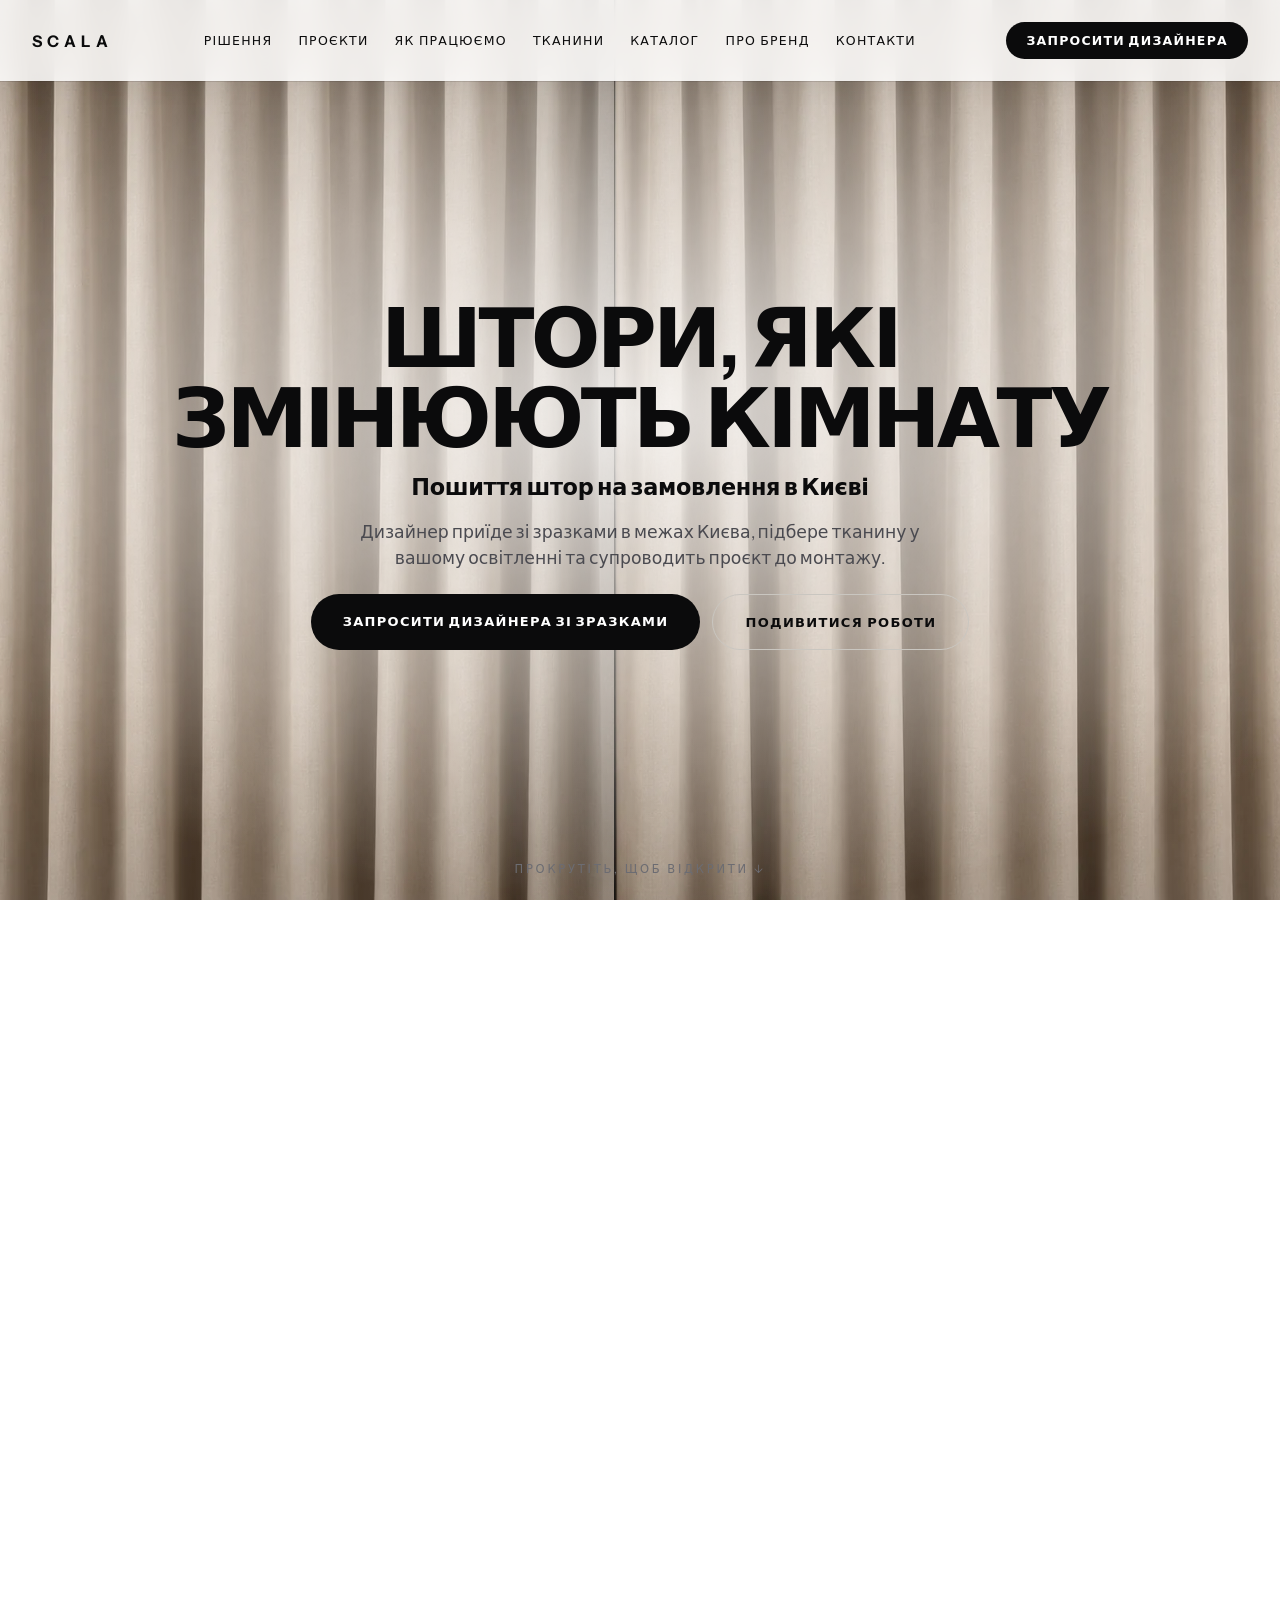
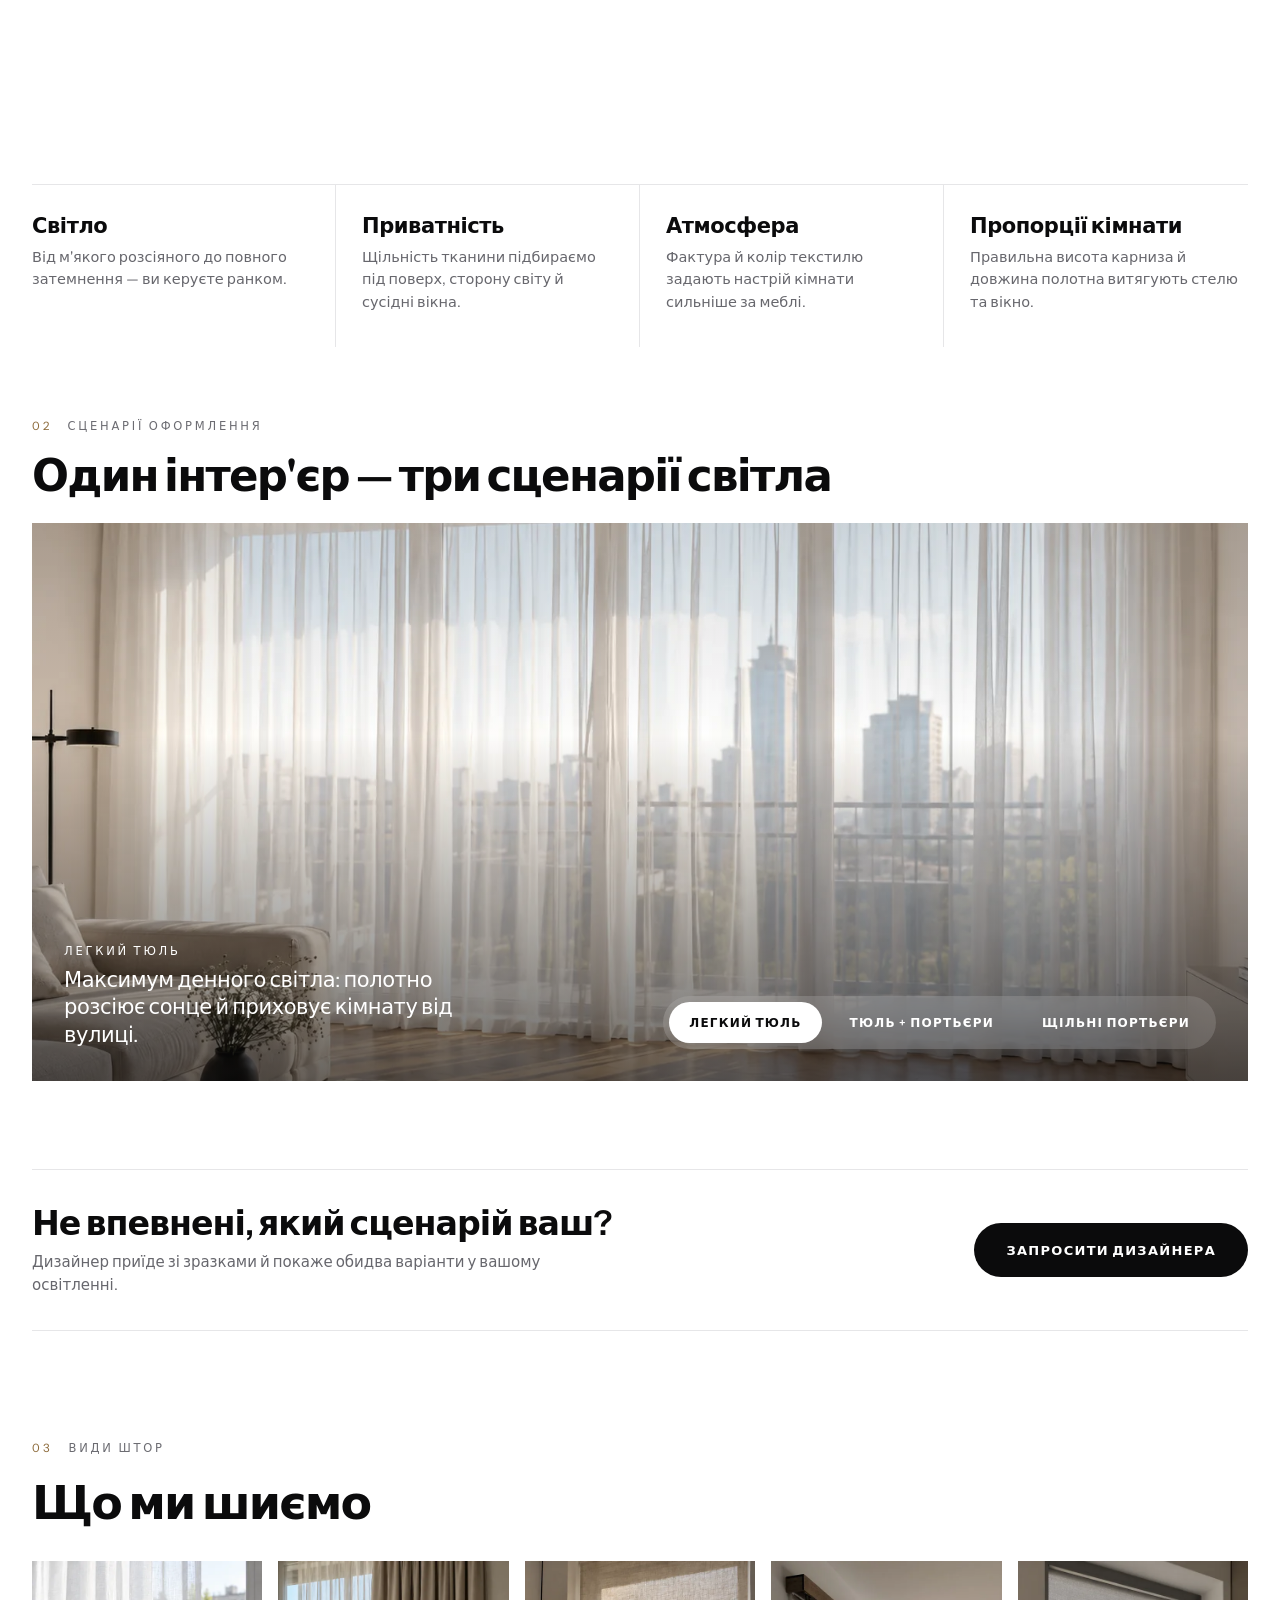
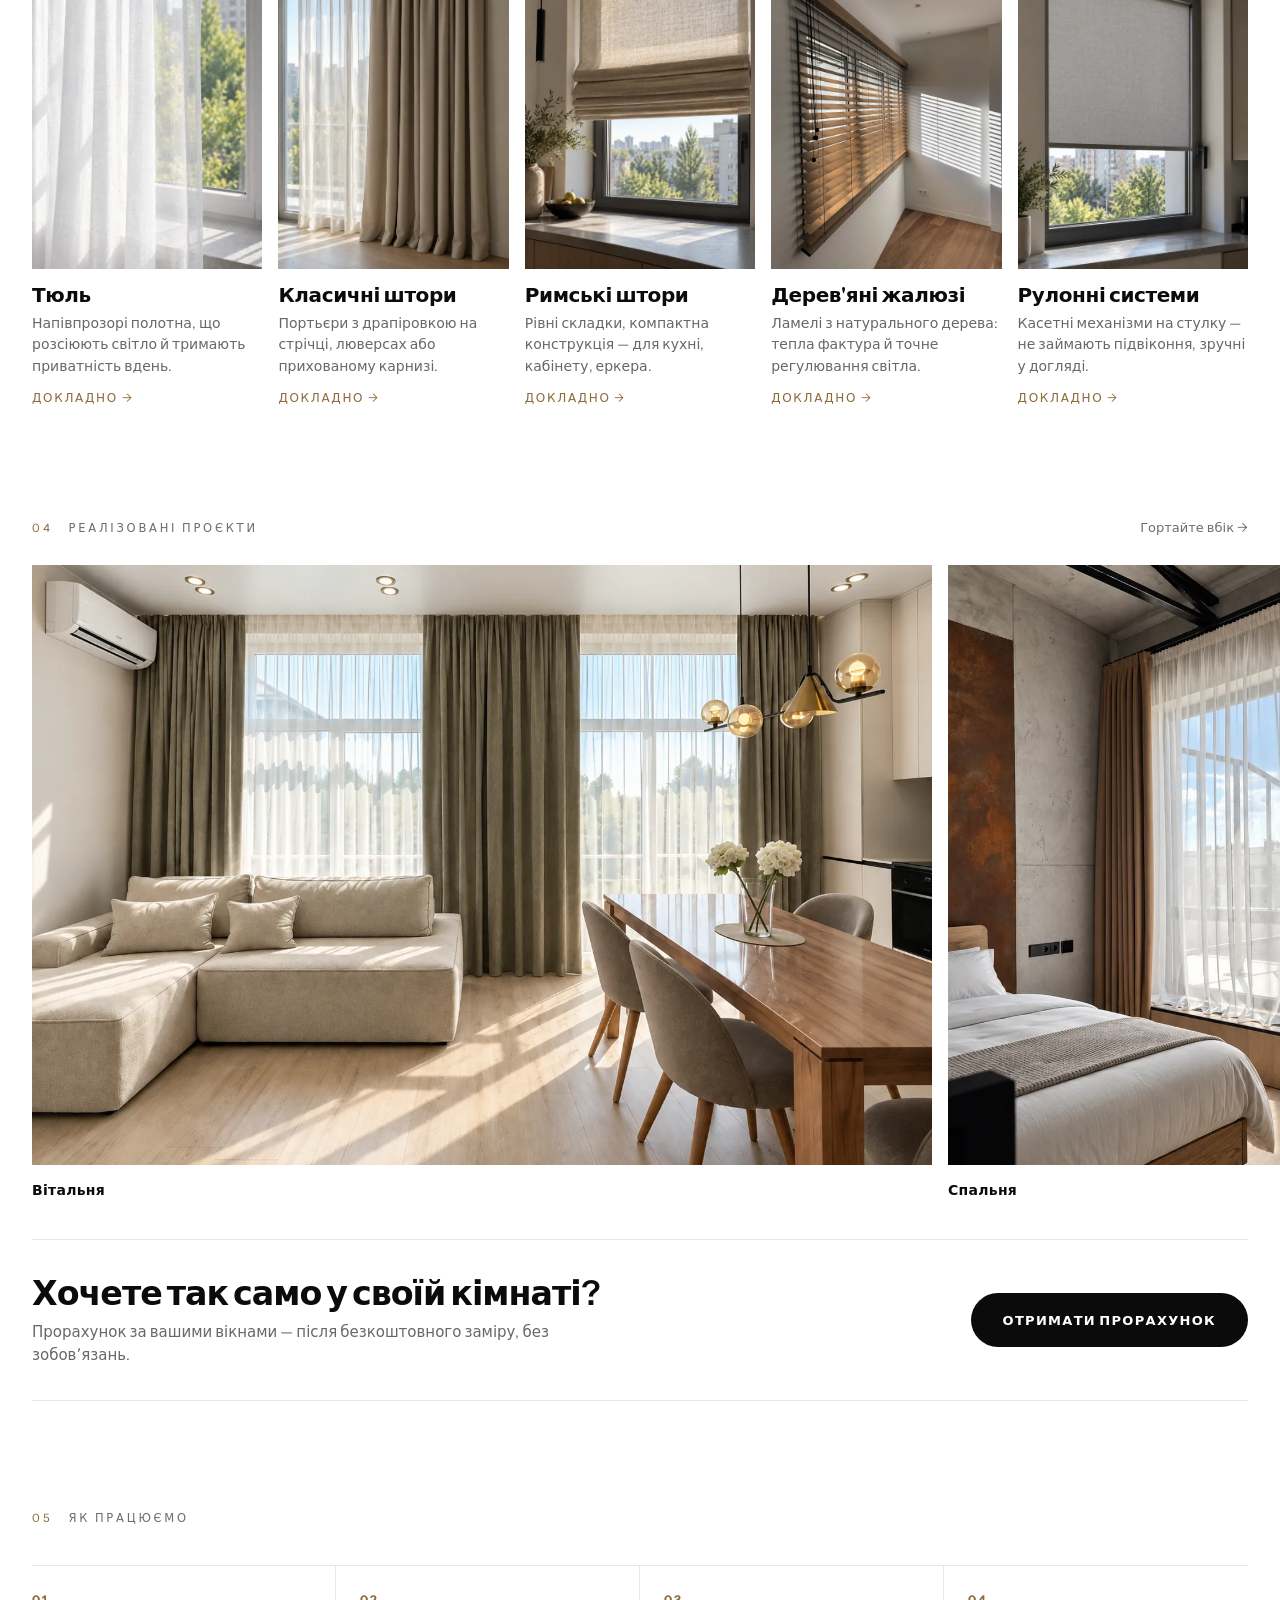
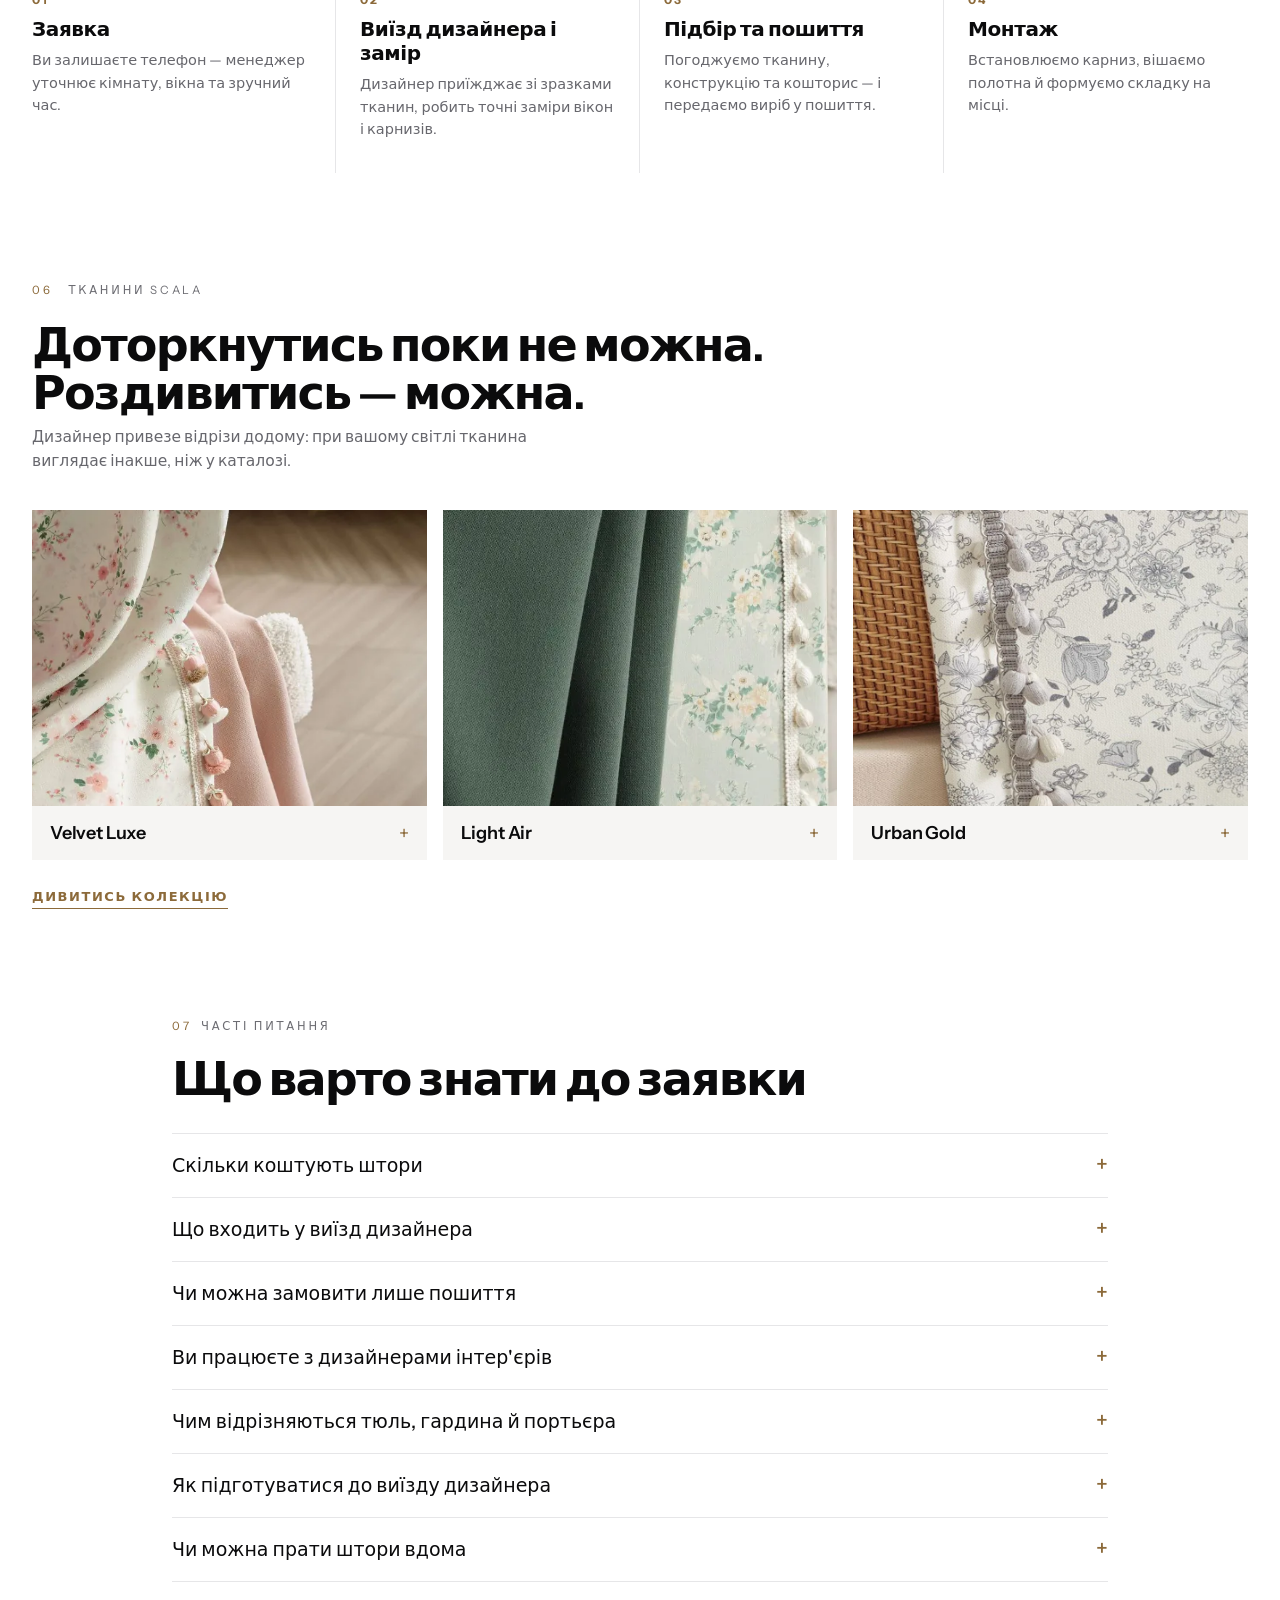
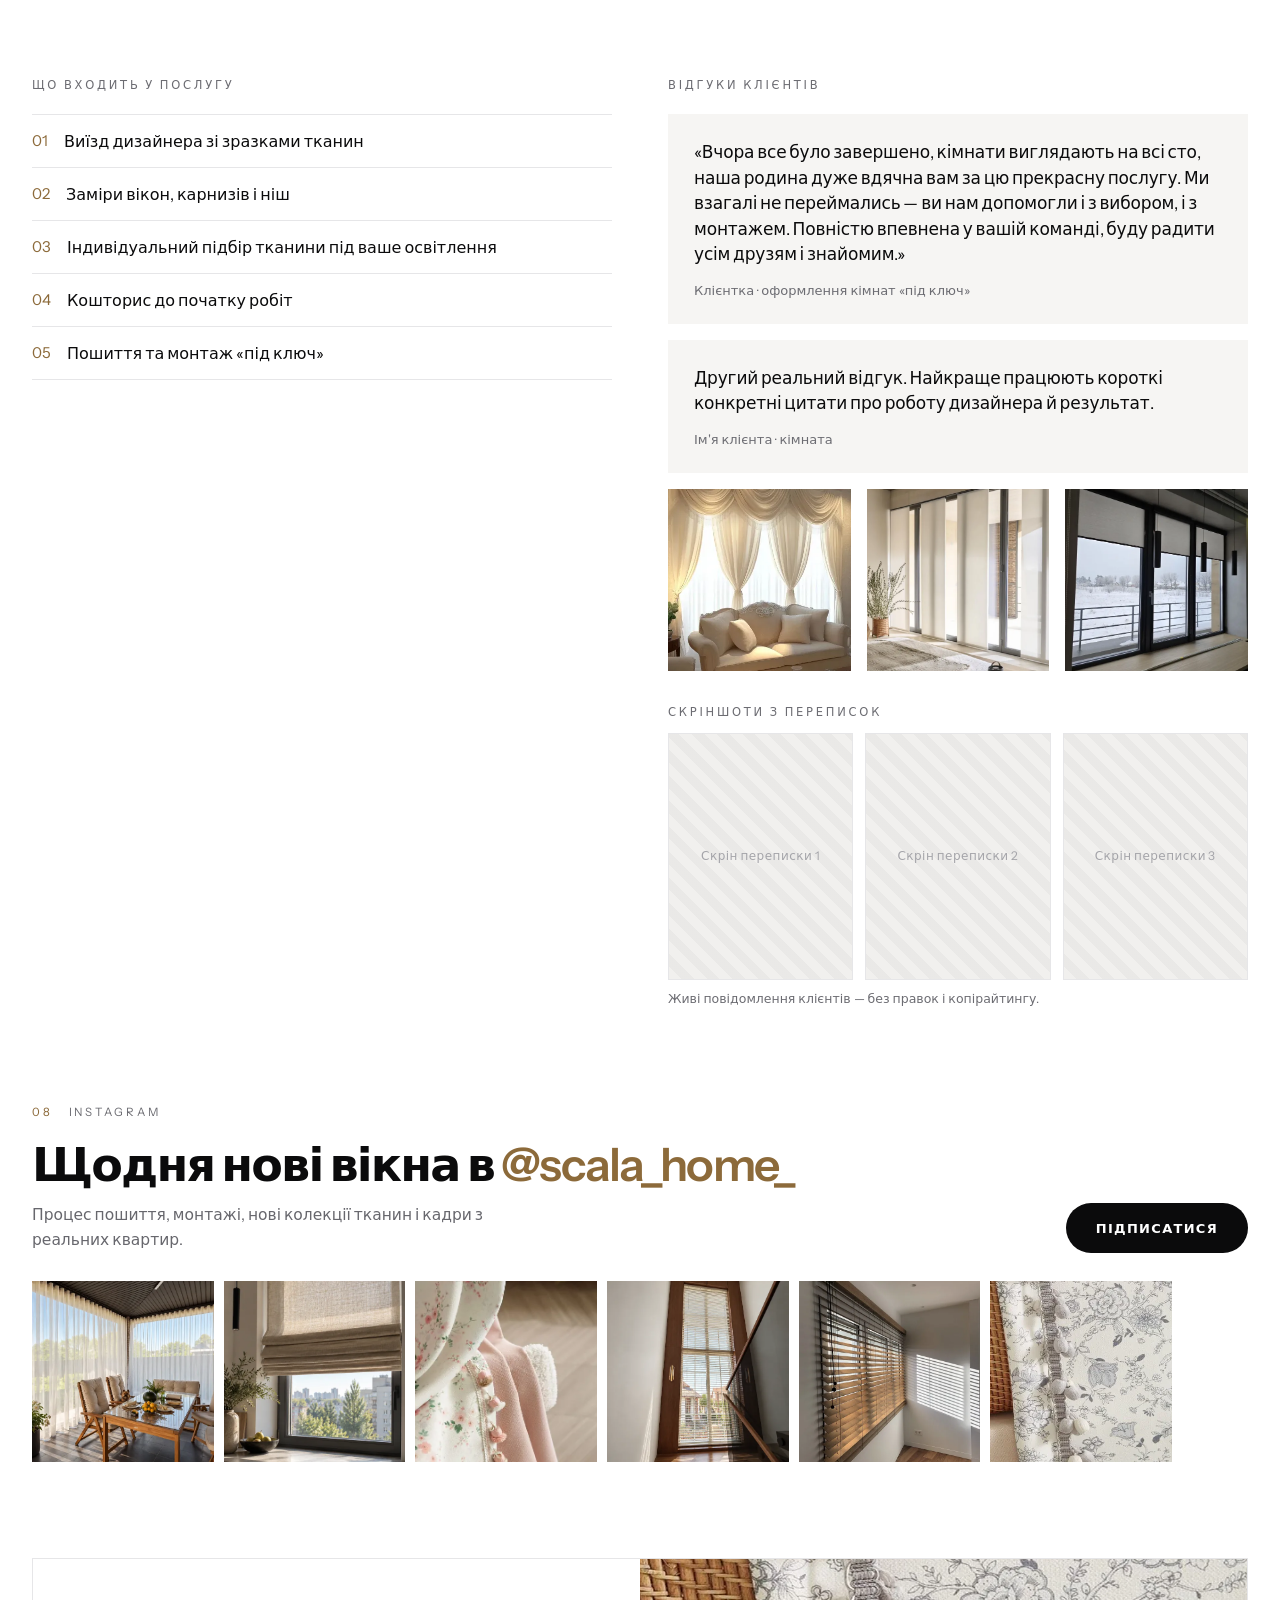
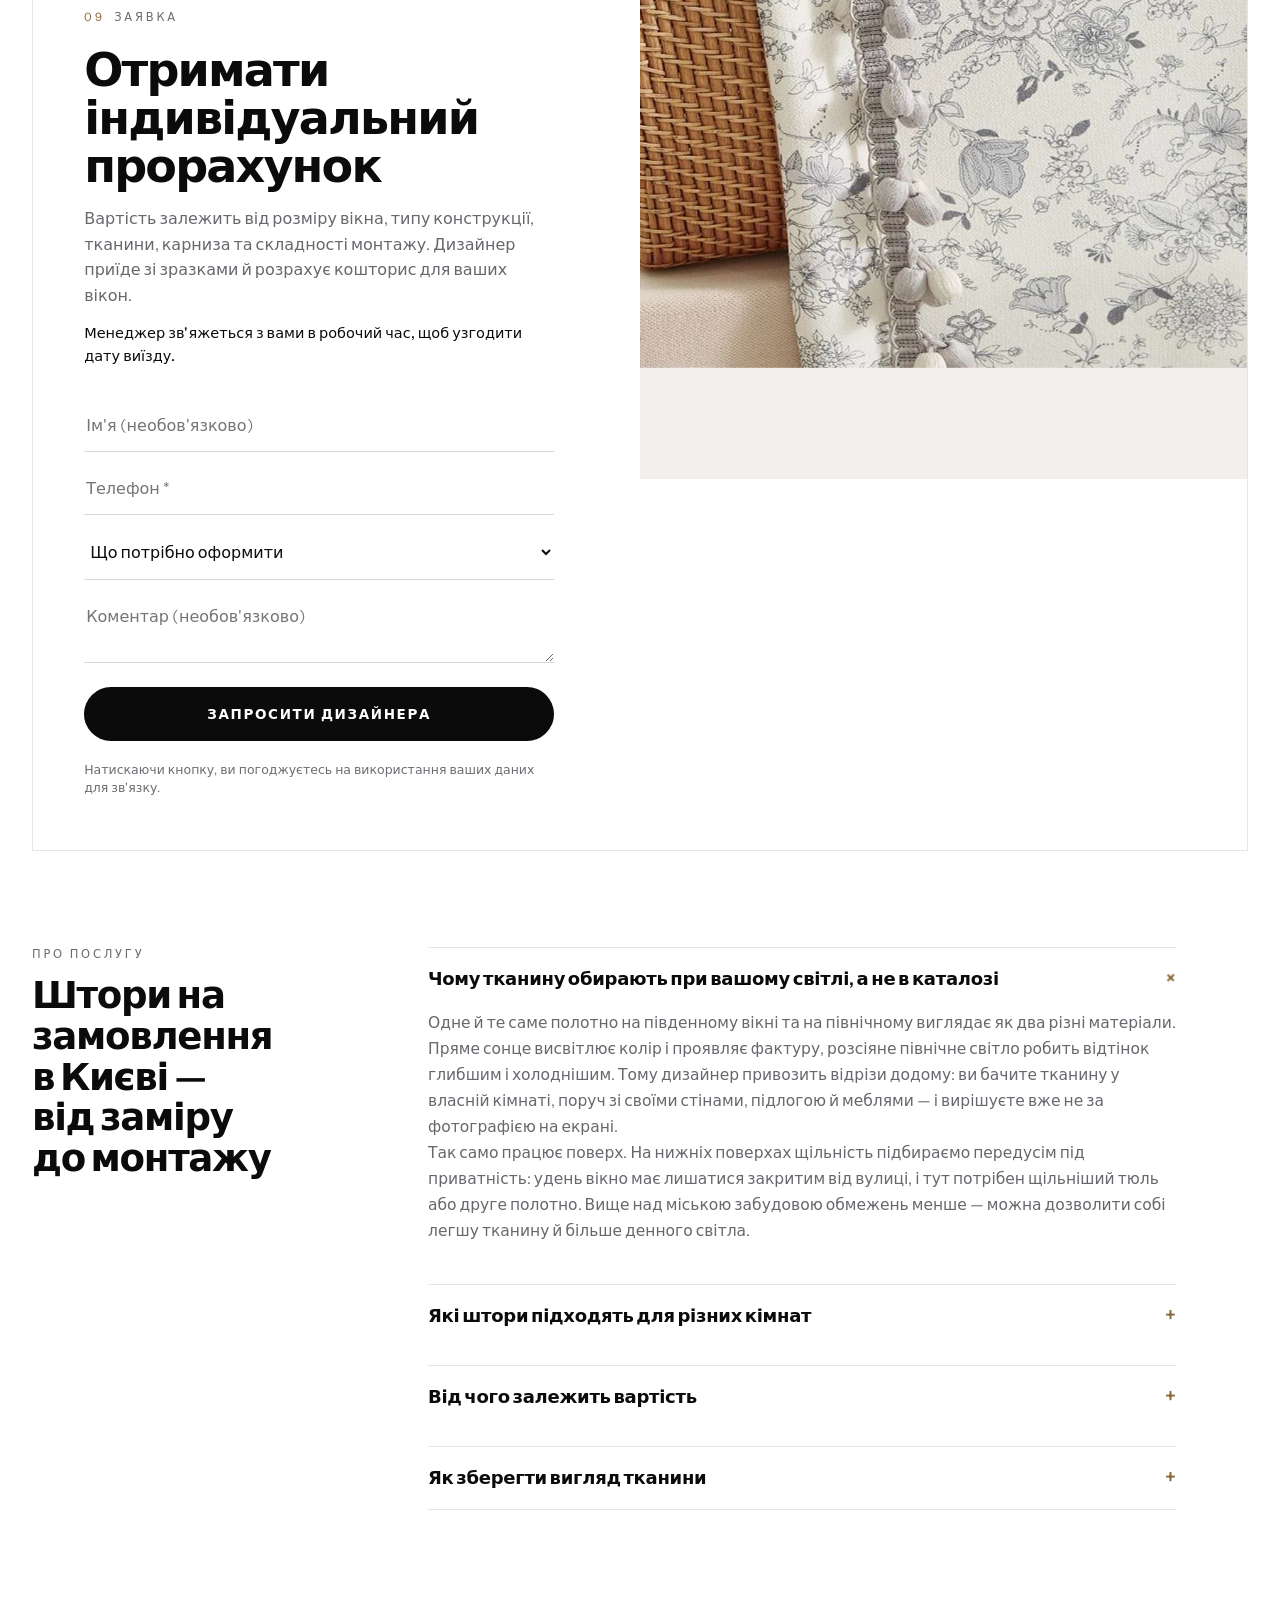
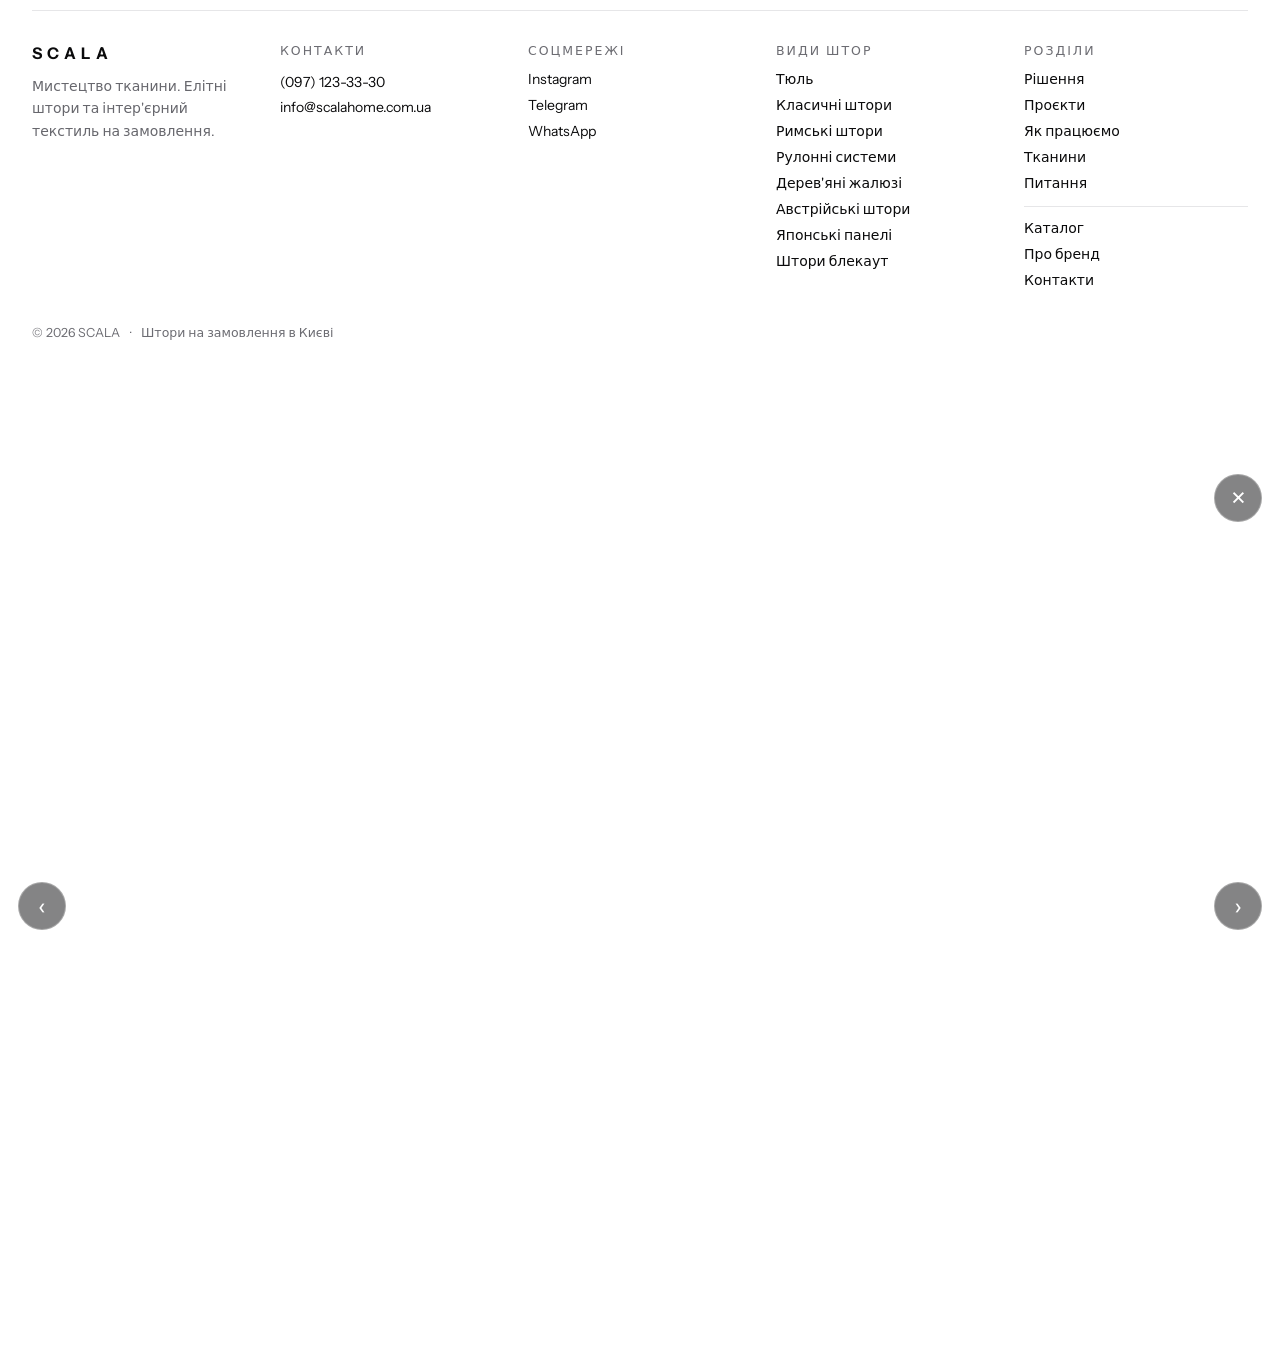
==== commit 6e6aee88: "Перегляд скріншотів відгуків на весь екран У плитці переписку не прочитати — це мініатюра. Клік тепе" ====
--- a/index.html
+++ b/index.html
@@ -952,6 +952,17 @@
   </div>
 </dialog>
 
+<!-- ПЕРЕГЛЯД СКРІНШОТА ВІДГУКУ.
+     У плитці переписку не прочитати — клік відкриває її на весь екран,
+     зі стрілками й свайпом між скрінами. -->
+<dialog id="shot-modal" class="shotbox" aria-label="Скріншот відгуку">
+  <button type="button" class="shotbox__close" data-shot-close aria-label="Закрити">&times;</button>
+  <button type="button" class="shotbox__nav shotbox__nav--prev" data-shot-prev aria-label="Попередній відгук">&lsaquo;</button>
+  <img class="shotbox__img" alt="" />
+  <button type="button" class="shotbox__nav shotbox__nav--next" data-shot-next aria-label="Наступний відгук">&rsaquo;</button>
+  <div class="shotbox__count" aria-live="polite"></div>
+</dialog>
+
 <script src="assets/js/main.js"></script>
 </body>
 </html>
--- a/assets/css/main.css
+++ b/assets/css/main.css
@@ -823,6 +823,10 @@
   font-size: 12.5px; letter-spacing: .16em; text-transform: uppercase; color: var(--c-meta);
 }
 .footer__contacts { font-size: 14px; line-height: 1.8; margin-top: 12px; }
+/* Номер не можна рвати посеред цифр, а пошту — навпаки, лише й можна:
+   це один довгий «токен», який інакше вилазить із колонки на сусідню. */
+.footer__contacts a[href^="tel:"]    { white-space: nowrap; }
+.footer__contacts a[href^="mailto:"] { overflow-wrap: anywhere; }
 .footer__links {
   display: flex; flex-direction: column; gap: 8px; font-size: 14px; margin-top: 12px;
 }
@@ -1077,7 +1081,10 @@
 }
 
 @media (max-width: 1100px) {
-  .two-col   { grid-template-columns: 1fr; }
+  /* minmax(0, 1fr), а не 1fr: інакше колонка розтягується під
+     найширший вміст. Стрічка скріншотів усередині розсувала грид
+     до 718px на екрані 375px і давала горизонтальний скрол сторінки. */
+  .two-col   { grid-template-columns: minmax(0, 1fr); }
   .four-col  { grid-template-columns: repeat(2, 1fr); }
   .hero__slogan { font-size: min(12vw, 9.4vh); }
   .ig-grid   { grid-template-columns: repeat(3, minmax(0, 1fr)); }
@@ -1089,11 +1096,12 @@
 @media (max-width: 760px) {
   :root { --pad-x: 18px; }
 
+  /* Кнопка з шапки на телефоні ховається скрізь: її роль бере на себе
+     липка панель знизу. Раніше на підсторінках вона лишалась і тиснулась
+     упритул до бургера — широка чорна пігулка поруч з іконкою меню. */
   .hdr__cta { display: none !important; }
   .hdr__inner { padding: 14px var(--pad-x); gap: 14px; }
   .hdr--sticky .hdr__inner { padding: 14px var(--pad-x); gap: 14px; }
-  /* На підсторінках CTA лишається — там немає липкої панелі знизу */
-  .hdr--sticky .hdr__cta { display: inline-block !important; margin-left: auto; }
 
   .section, .section--m88, .section--m96, .section--sub, .section--m44 {
     margin-top: 64px; padding-top: 0;
@@ -1148,14 +1156,44 @@
   .mobile-bar { padding: 10px 14px calc(10px + env(safe-area-inset-bottom)); }
   .mobile-bar__cta { padding: 17px 14px; font-size: 12.5px; }
 
-  .footer__grid { gap: 22px; }
+  /* Підвал на телефоні.
+     Автоколонки тут не рятують: пʼять груп в один стовпчик — це екран
+     самих лише посилань, а чотири фіксовані колонки на 375px дають
+     по 68px, і пошта лізе на сусідню. Тому бренд займає весь рядок,
+     а групи посилань стоять парами. */
+  .footer__grid { grid-template-columns: 1fr 1fr; gap: 26px 18px; }
+  .footer__grid > :first-child { grid-column: 1 / -1; }
+  .footer__brand-text { max-width: none; }
+  .footer__label { font-size: 11.5px; letter-spacing: .14em; }
+  .footer__contacts,
+  .footer__links { font-size: 14.5px; }
+  .footer__contacts { line-height: 1.7; }
+  .footer__links { gap: 10px; }
   .works { gap: 8px; }
+
+  /* Скріншоти переписок на телефоні: три колонки давали 105px завширшки —
+     текст повідомлень у такому розмірі не читається, а весь сенс блоку
+     саме в тому, щоб його прочитали. Тому стрічка з гортанням убік. */
+  .shots {
+    display: flex; gap: 10px;
+    overflow-x: auto; overscroll-behavior-x: contain;
+    -webkit-overflow-scrolling: touch;
+    scrollbar-width: none;
+  }
+  .shots::-webkit-scrollbar { display: none; }
+  .shots__item { flex: none; width: min(62vw, 260px); }
 
   .cat-grid { grid-template-columns: 1fr 1fr; gap: 12px; }
 }
 
 @media (max-width: 620px) {
   .about__gallery { grid-template-columns: 1fr; }
+}
+
+/* На дуже вузьких екранах дві колонки лишають під пошту ~130px,
+   і адреса рветься посеред слова. Тоді краще один стовпчик. */
+@media (max-width: 359px) {
+  .footer__grid { grid-template-columns: 1fr; }
 }
 
 @media (max-width: 420px) {
@@ -1212,6 +1250,8 @@
 
 .tp__blocks { display: grid; gap: clamp(44px, 5.6vw, 76px); }
 
+.tp__cta { display: flex; flex-wrap: wrap; gap: 12px; margin-top: 30px; }
+
 .tp__fabrics { display: flex; flex-wrap: wrap; gap: 8px; margin-top: 26px; }
 .tp__fab {
   border: 1px solid var(--c-line-input); border-radius: var(--radius-pill);
@@ -1235,4 +1275,85 @@
 @media (max-width: 760px) {
   .tp__hero { aspect-ratio: 4 / 3; }
   .tp__more { grid-template-columns: 1fr; }
-}
+  /* «Запросити дизайнера зі зразками» не переноситься (nowrap у .btn),
+     тож на вузькому екрані кнопки стають у стовпчик — як у hero. */
+  .tp__cta { flex-direction: column; align-items: stretch; }
+  .tp__cta a { width: 100%; text-align: center; padding: 18px 20px; }
+}
+
+/* --------------------------------------------------------------------------
+   25. Перегляд скріншота відгуку на весь екран
+   -------------------------------------------------------------------------- */
+.shots__item {
+  border: 1px solid var(--c-line); padding: 0; margin: 0;
+  background: var(--c-ph-photo);
+  display: block; width: 100%;
+  transition: border-color .25s ease, transform .5s var(--ease-photo);
+}
+/* Курсор і наведення — лише коли плитка справді клікабельна: поки
+   скрінів немає, у сітці стоять порожні заглушки. */
+button.shots__item { cursor: zoom-in; }
+button.shots__item:hover { border-color: var(--c-line-input); transform: translateY(-2px); }
+.shots__item img { transition: transform .9s var(--ease-photo); }
+button.shots__item:hover img { transform: scale(1.04); }
+
+/* Остання плитка бере на себе решту скрінів: «+6». Клік по ній
+   відкриває перегляд, у якому є всі, зокрема й непоказані. */
+.shots__item--more { position: relative; }
+.shots__more-badge {
+  position: absolute; inset: 0;
+  display: flex; align-items: center; justify-content: center;
+  background: rgba(11, 11, 12, .58); color: #fff;
+  font-size: 21px; font-weight: 600; letter-spacing: -.02em;
+  transition: background-color .25s ease;
+}
+.shots__item--more:hover .shots__more-badge { background: rgba(11, 11, 12, .44); }
+
+.shotbox {
+  border: none; padding: 0; margin: auto;
+  width: 100vw; max-width: 100vw;
+  height: 100dvh; max-height: 100dvh;
+  background: transparent; overflow: hidden;
+  /* Сітка, а не absolute+inset: інакше <img> розтягується на всю
+     дозволену площу, довкола картинки лишається прозора зона,
+     і клік по ній не закриває перегляд — хоча виглядає як «повз». */
+  display: grid; place-items: center;
+}
+.shotbox::backdrop {
+  background: rgba(11, 11, 12, .92);
+  -webkit-backdrop-filter: blur(4px); backdrop-filter: blur(4px);
+}
+.shotbox__img {
+  display: block; width: auto; height: auto;
+  max-width: min(92vw, 620px); max-height: 88dvh;
+  border-radius: 10px;
+  cursor: default;
+}
+.shotbox__close,
+.shotbox__nav {
+  position: absolute; z-index: 2;
+  width: 48px; height: 48px; border-radius: 50%;
+  border: 1px solid rgba(255,255,255,.28); background: rgba(11,11,12,.5);
+  color: #fff; font-size: 24px; line-height: 1; cursor: pointer;
+  display: flex; align-items: center; justify-content: center;
+  transition: background-color .25s ease, border-color .25s ease;
+}
+.shotbox__close:hover,
+.shotbox__nav:hover { background: rgba(11,11,12,.85); border-color: rgba(255,255,255,.6); }
+.shotbox__close { top: 18px; right: 18px; font-size: 28px; }
+.shotbox__nav--prev { left: 18px; top: 50%; transform: translateY(-50%); }
+.shotbox__nav--next { right: 18px; top: 50%; transform: translateY(-50%); }
+.shotbox__count {
+  position: absolute; left: 0; right: 0; bottom: 18px; z-index: 2;
+  text-align: center; color: rgba(255,255,255,.72);
+  font-size: 12.5px; letter-spacing: .14em; font-weight: 600;
+}
+
+@media (max-width: 760px) {
+  .shotbox__img { max-width: 94vw; max-height: 82dvh; }
+  /* Стрілки внизу, а не по боках: посеред екрана вони перекривають
+     сам скрін, а гортати на телефоні зручніше свайпом. */
+  .shotbox__nav--prev { left: calc(50% - 62px); top: auto; bottom: 46px; transform: none; }
+  .shotbox__nav--next { right: calc(50% - 62px); top: auto; bottom: 46px; transform: none; }
+  .shotbox__count { bottom: 106px; }
+}
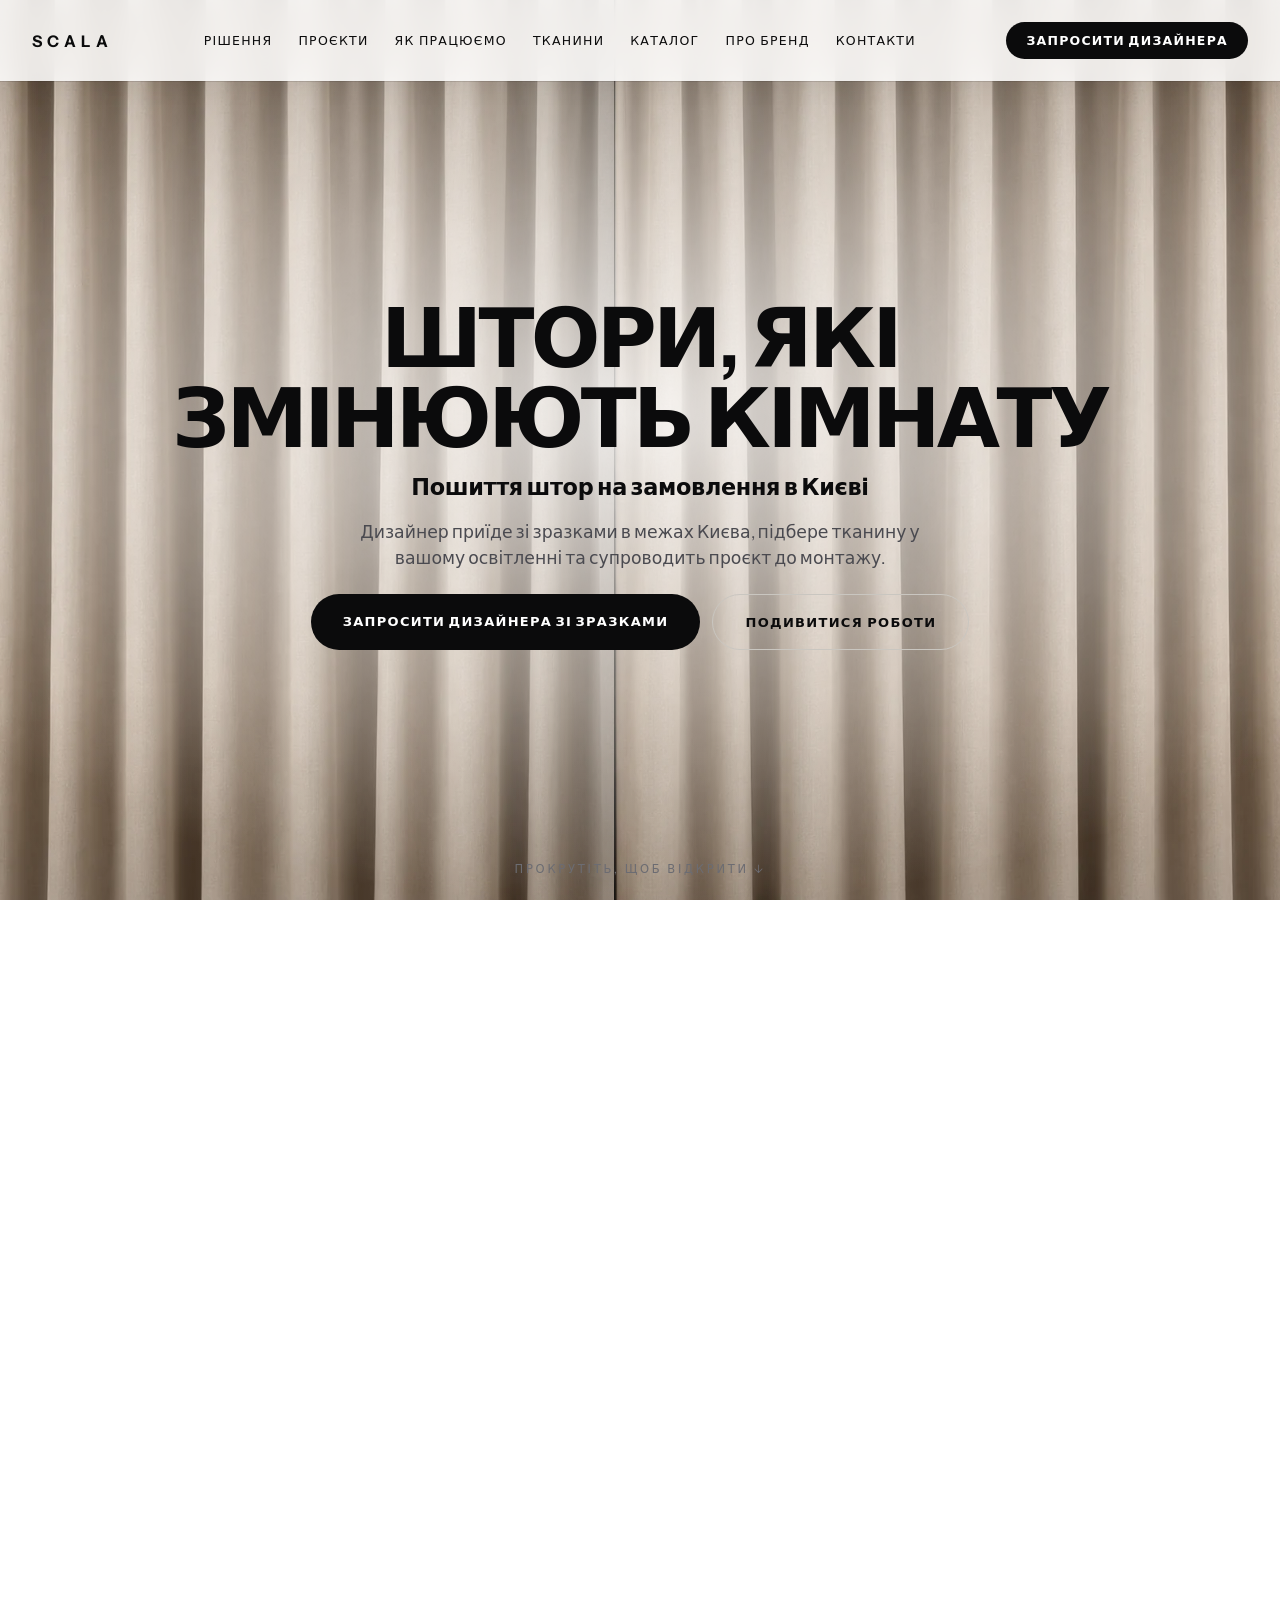
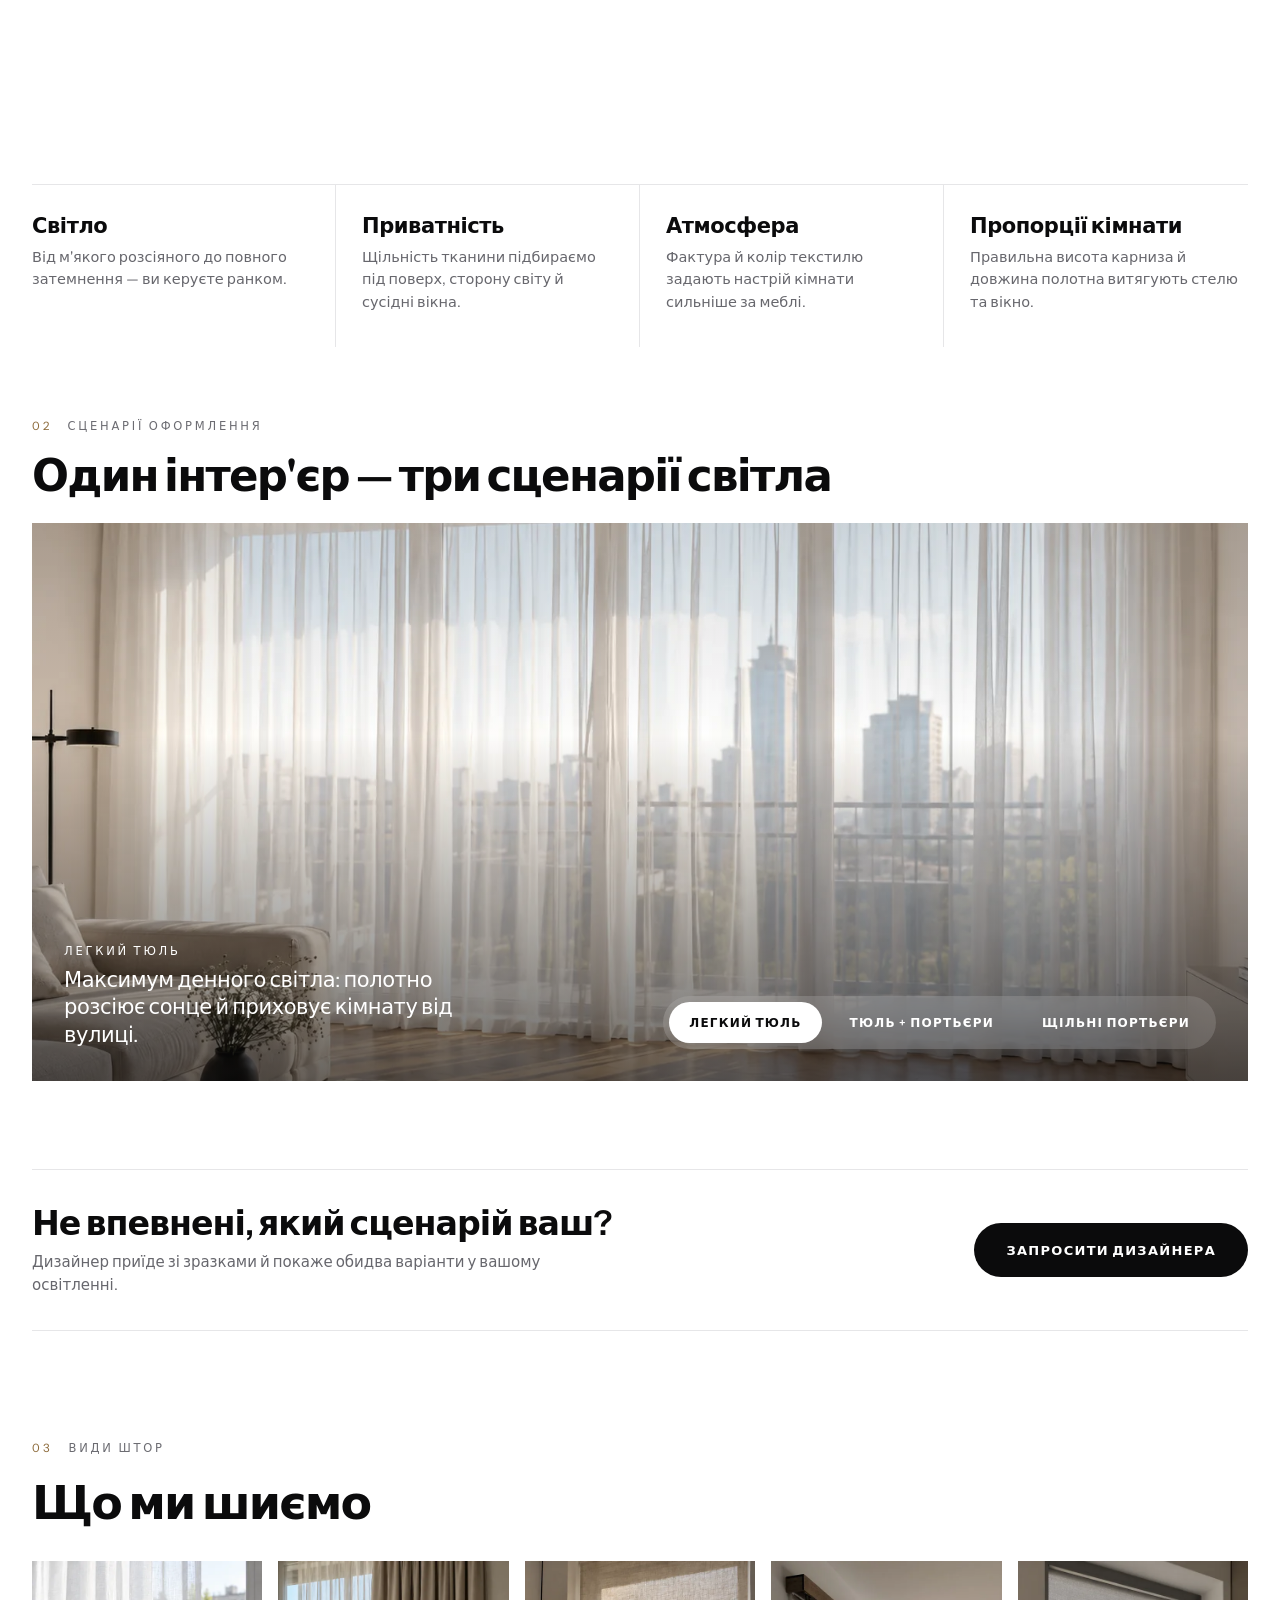
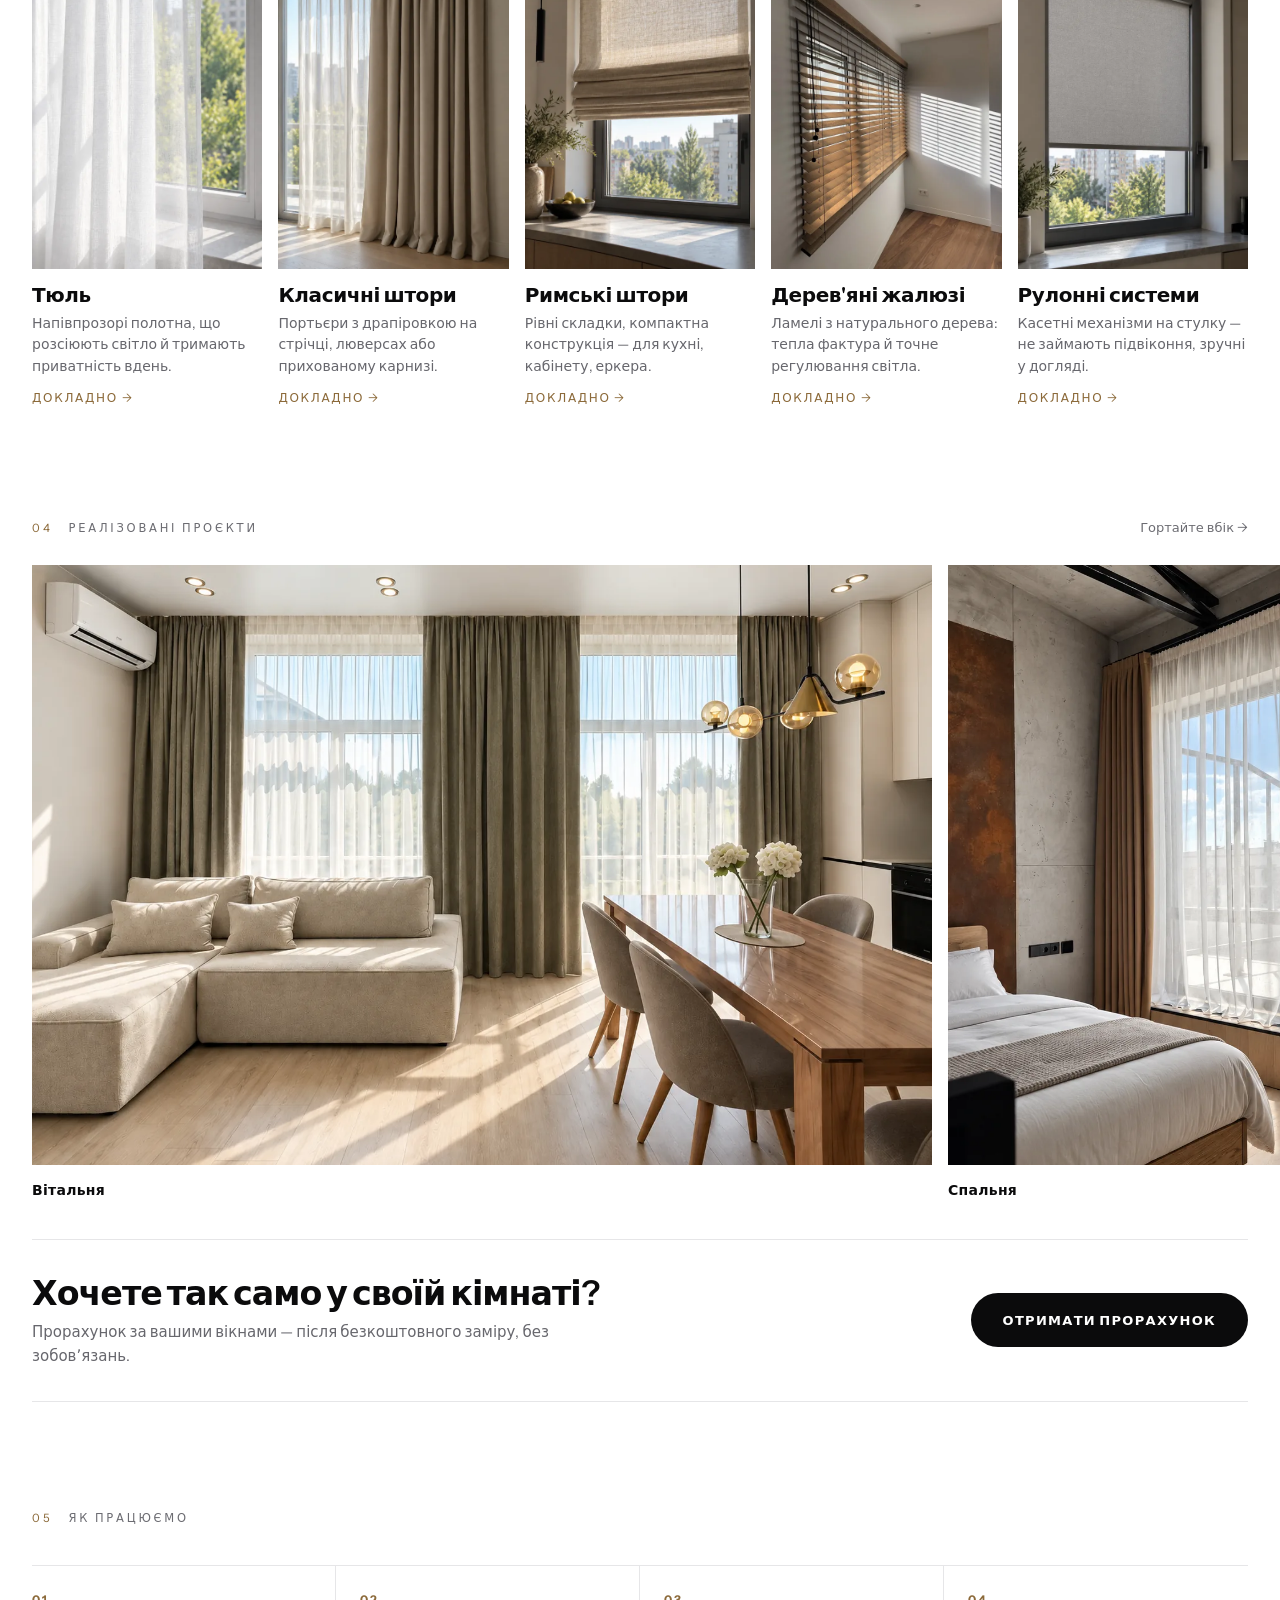
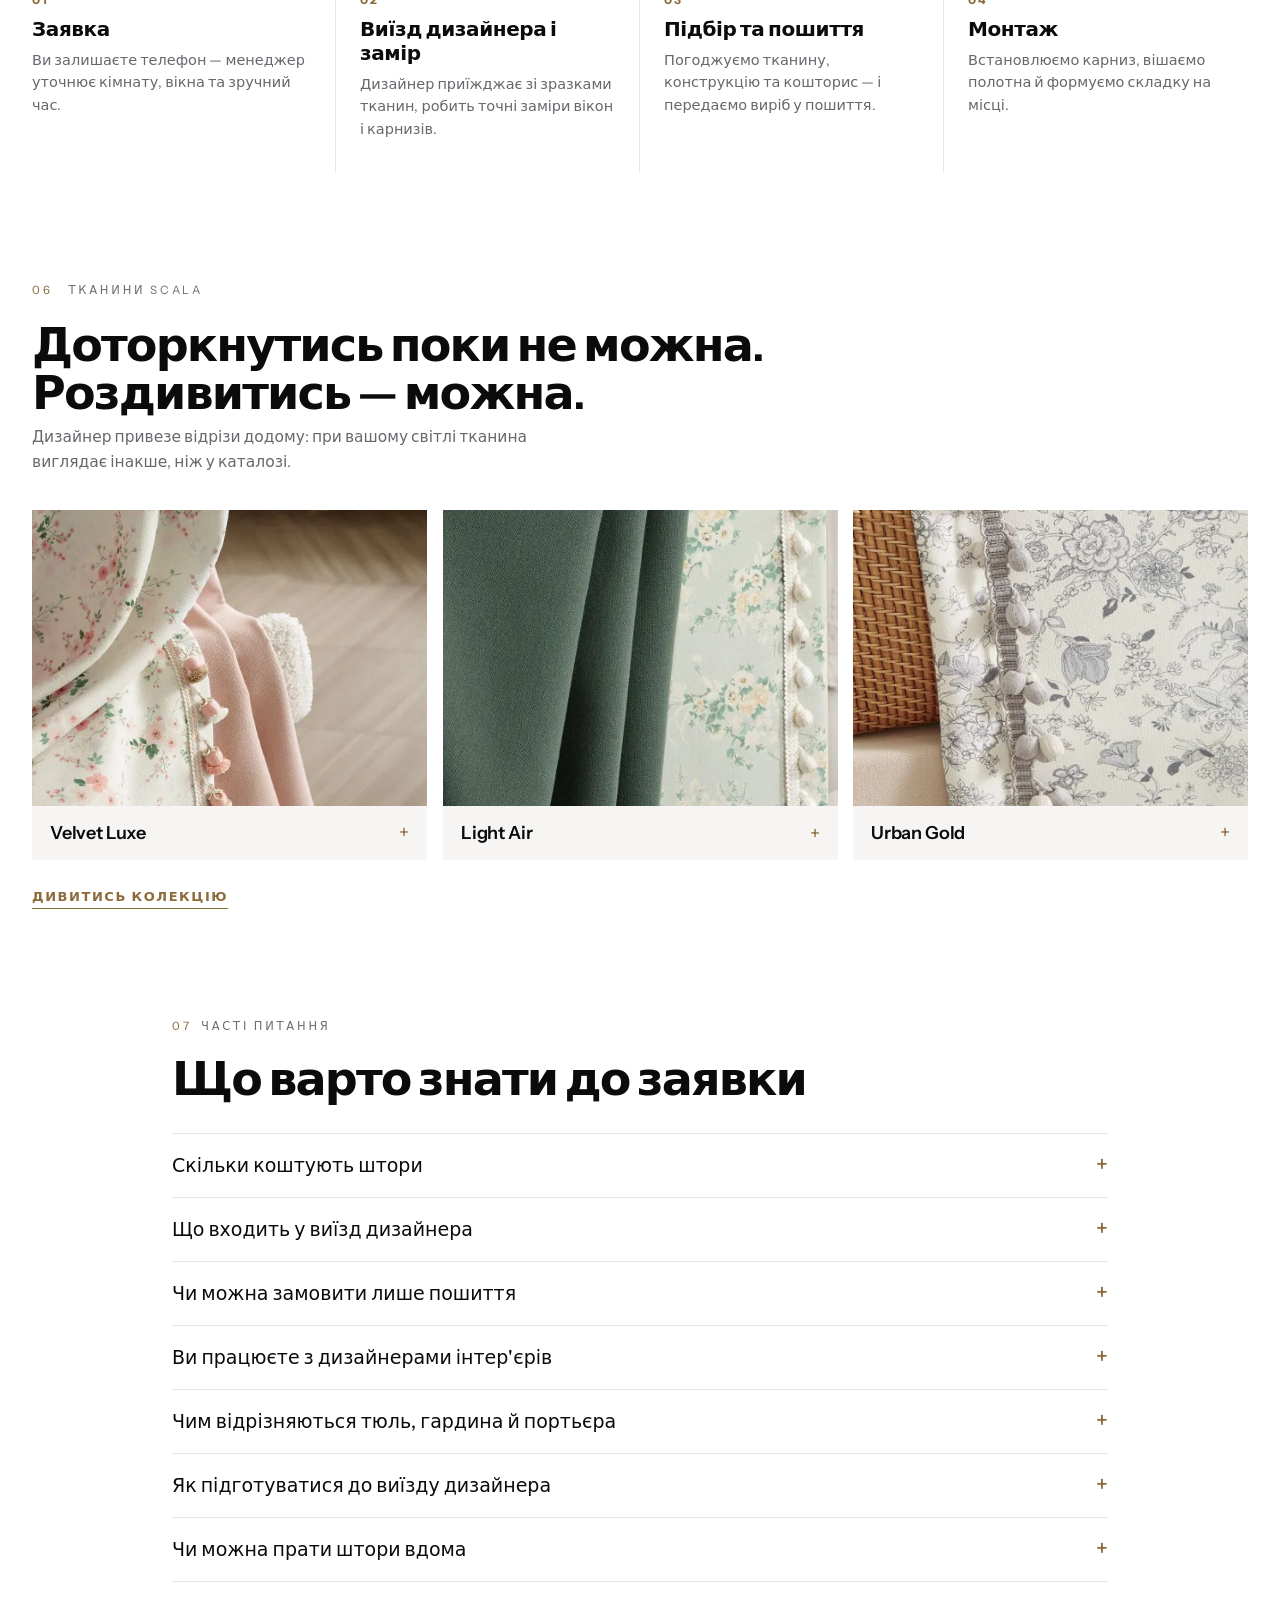
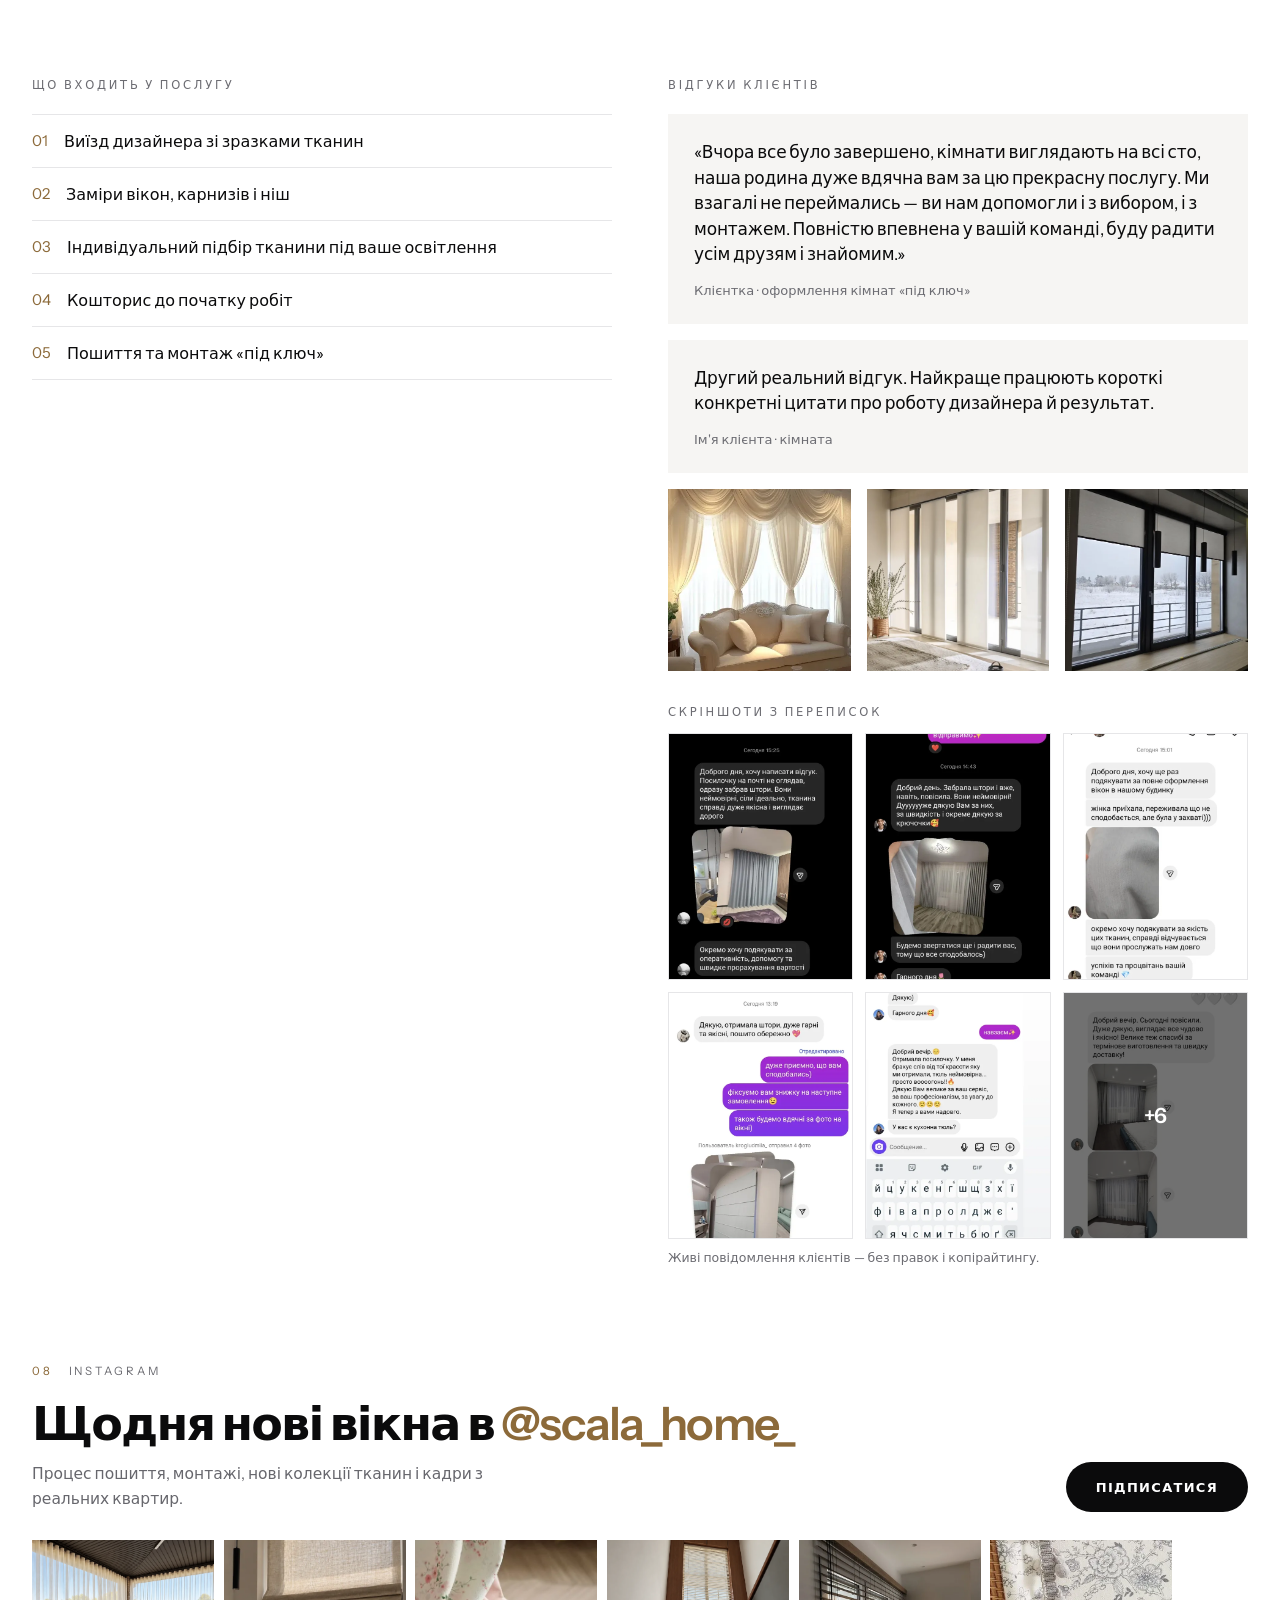
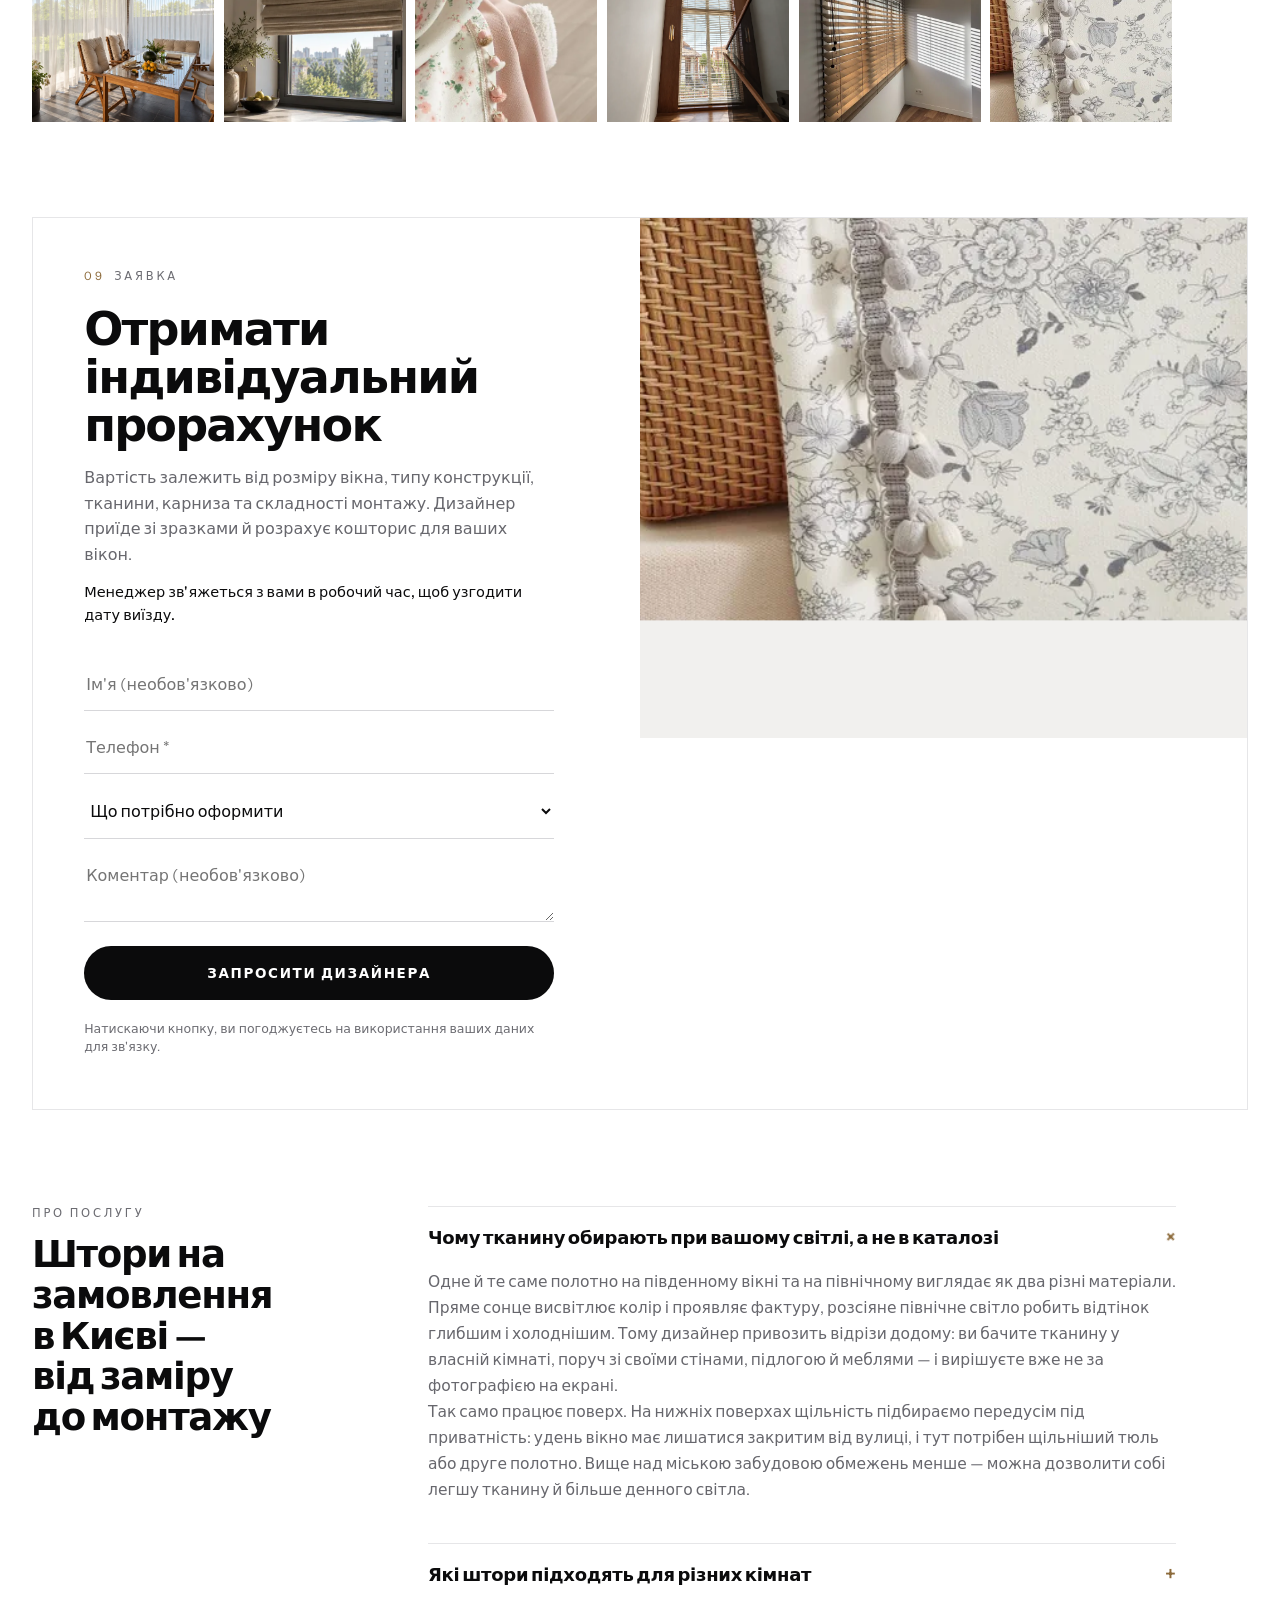
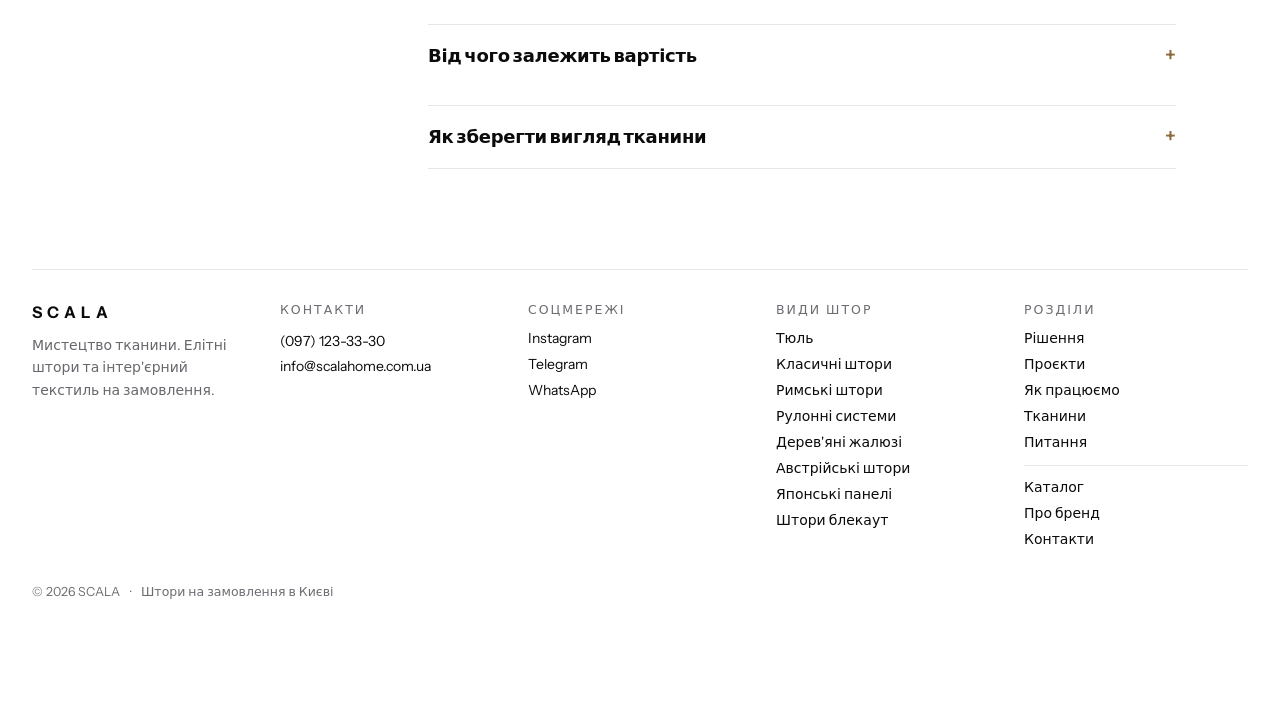
==== commit 8aa3d6ed: "11 скріншотів відгуків у блоці довіри Зібрано з _source-reviews/: кожен скрін — мініатюра 600px для " ====
--- a/index.html
+++ b/index.html
@@ -666,9 +666,69 @@
 
       <div class="trust__label trust__label--gap">Скріншоти з переписок</div>
       <div class="shots">
-        <div class="shots__item"><div class="slot-empty">Скрін переписки 1</div></div>
-        <div class="shots__item"><div class="slot-empty">Скрін переписки 2</div></div>
-        <div class="shots__item"><div class="slot-empty">Скрін переписки 3</div></div>
+        <button type="button" class="shots__item"
+                data-shot="assets/img/reviews/review-01.webp"
+                data-shot-alt="Відгук клієнта, скріншот переписки 1"
+                aria-label="Відгук 1 — відкрити повністю">
+          <img src="assets/img/reviews/review-01@thumb.webp" width="600" height="1067"
+               alt="" loading="lazy" />
+        </button>
+        <button type="button" class="shots__item"
+                data-shot="assets/img/reviews/review-02.webp"
+                data-shot-alt="Відгук клієнта, скріншот переписки 2"
+                aria-label="Відгук 2 — відкрити повністю">
+          <img src="assets/img/reviews/review-02@thumb.webp" width="600" height="1067"
+               alt="" loading="lazy" />
+        </button>
+        <button type="button" class="shots__item"
+                data-shot="assets/img/reviews/review-03.webp"
+                data-shot-alt="Відгук клієнта, скріншот переписки 3"
+                aria-label="Відгук 3 — відкрити повністю">
+          <img src="assets/img/reviews/review-03@thumb.webp" width="600" height="1067"
+               alt="" loading="lazy" />
+        </button>
+        <button type="button" class="shots__item"
+                data-shot="assets/img/reviews/review-04.webp"
+                data-shot-alt="Відгук клієнта, скріншот переписки 4"
+                aria-label="Відгук 4 — відкрити повністю">
+          <img src="assets/img/reviews/review-04@thumb.webp" width="600" height="1067"
+               alt="" loading="lazy" />
+        </button>
+        <button type="button" class="shots__item"
+                data-shot="assets/img/reviews/review-05.webp"
+                data-shot-alt="Відгук клієнта, скріншот переписки 5"
+                aria-label="Відгук 5 — відкрити повністю">
+          <img src="assets/img/reviews/review-05@thumb.webp" width="600" height="1067"
+               alt="" loading="lazy" />
+        </button>
+        <button type="button" class="shots__item shots__item--more"
+                data-shot="assets/img/reviews/review-06.webp"
+                data-shot-alt="Відгук клієнта, скріншот переписки 6"
+                aria-label="Відгук 6 — відкрити повністю">
+          <img src="assets/img/reviews/review-06@thumb.webp" width="600" height="1067"
+               alt="" loading="lazy" />
+          <span class="shots__more-badge">+6</span>
+        </button>
+        <button type="button" class="shots__item is-hidden" hidden
+                data-shot="assets/img/reviews/review-07.webp"
+                data-shot-alt="Відгук клієнта, скріншот переписки 7"
+                aria-label="Відгук 7"></button>
+        <button type="button" class="shots__item is-hidden" hidden
+                data-shot="assets/img/reviews/review-08.webp"
+                data-shot-alt="Відгук клієнта, скріншот переписки 8"
+                aria-label="Відгук 8"></button>
+        <button type="button" class="shots__item is-hidden" hidden
+                data-shot="assets/img/reviews/review-09.webp"
+                data-shot-alt="Відгук клієнта, скріншот переписки 9"
+                aria-label="Відгук 9"></button>
+        <button type="button" class="shots__item is-hidden" hidden
+                data-shot="assets/img/reviews/review-10.webp"
+                data-shot-alt="Відгук клієнта, скріншот переписки 10"
+                aria-label="Відгук 10"></button>
+        <button type="button" class="shots__item is-hidden" hidden
+                data-shot="assets/img/reviews/review-11.webp"
+                data-shot-alt="Відгук клієнта, скріншот переписки 11"
+                aria-label="Відгук 11"></button>
       </div>
       <div class="shots__note">Живі повідомлення клієнтів — без правок і копірайтингу.</div>
     </div>
--- a/assets/css/main.css
+++ b/assets/css/main.css
@@ -1181,7 +1181,7 @@
     scrollbar-width: none;
   }
   .shots::-webkit-scrollbar { display: none; }
-  .shots__item { flex: none; width: min(62vw, 260px); }
+  .shots .shots__item { flex: none; width: min(62vw, 260px); }
 
   .cat-grid { grid-template-columns: 1fr 1fr; gap: 12px; }
 }
@@ -1287,14 +1287,20 @@
 .shots__item {
   border: 1px solid var(--c-line); padding: 0; margin: 0;
   background: var(--c-ph-photo);
-  display: block; width: 100%;
+  display: block;
   transition: border-color .25s ease, transform .5s var(--ease-photo);
 }
+/* display: block вище перебиває [hidden] з таблиці браузера, і плитки
+   «понад шість» лишалися видимі — сітка розросталась на всі скріни. */
+.shots__item[hidden] { display: none; }
 /* Курсор і наведення — лише коли плитка справді клікабельна: поки
    скрінів немає, у сітці стоять порожні заглушки. */
 button.shots__item { cursor: zoom-in; }
 button.shots__item:hover { border-color: var(--c-line-input); transform: translateY(-2px); }
-.shots__item img { transition: transform .9s var(--ease-photo); }
+/* Скрін телефона — 9:16, плитка — 3:4, тож видно трохи більше за
+   половину висоти. Беремо верхню частину, а не середину: переписка
+   завжди починається згори, а внизу в половини скрінів клавіатура. */
+.shots__item img { object-position: 50% 25%; transition: transform .9s var(--ease-photo); }
 button.shots__item:hover img { transform: scale(1.04); }
 
 /* Остання плитка бере на себе решту скрінів: «+6». Клік по ній
@@ -1314,11 +1320,17 @@
   width: 100vw; max-width: 100vw;
   height: 100dvh; max-height: 100dvh;
   background: transparent; overflow: hidden;
-  /* Сітка, а не absolute+inset: інакше <img> розтягується на всю
-     дозволену площу, довкола картинки лишається прозора зона,
-     і клік по ній не закриває перегляд — хоча виглядає як «повз». */
-  display: grid; place-items: center;
-}
+}
+/*
+ * Сітка, а не absolute+inset: інакше <img> розтягується на всю дозволену
+ * площу, довкола картинки лишається прозора зона, і клік по ній не
+ * закриває перегляд — хоча виглядає як «повз».
+ *
+ * І тільки на [open]: display у самому .shotbox перебив би правило
+ * браузера dialog:not([open]) { display: none } — закрите вікно
+ * малювало б свої кнопки поверх сторінки.
+ */
+.shotbox[open] { display: grid; place-items: center; }
 .shotbox::backdrop {
   background: rgba(11, 11, 12, .92);
   -webkit-backdrop-filter: blur(4px); backdrop-filter: blur(4px);
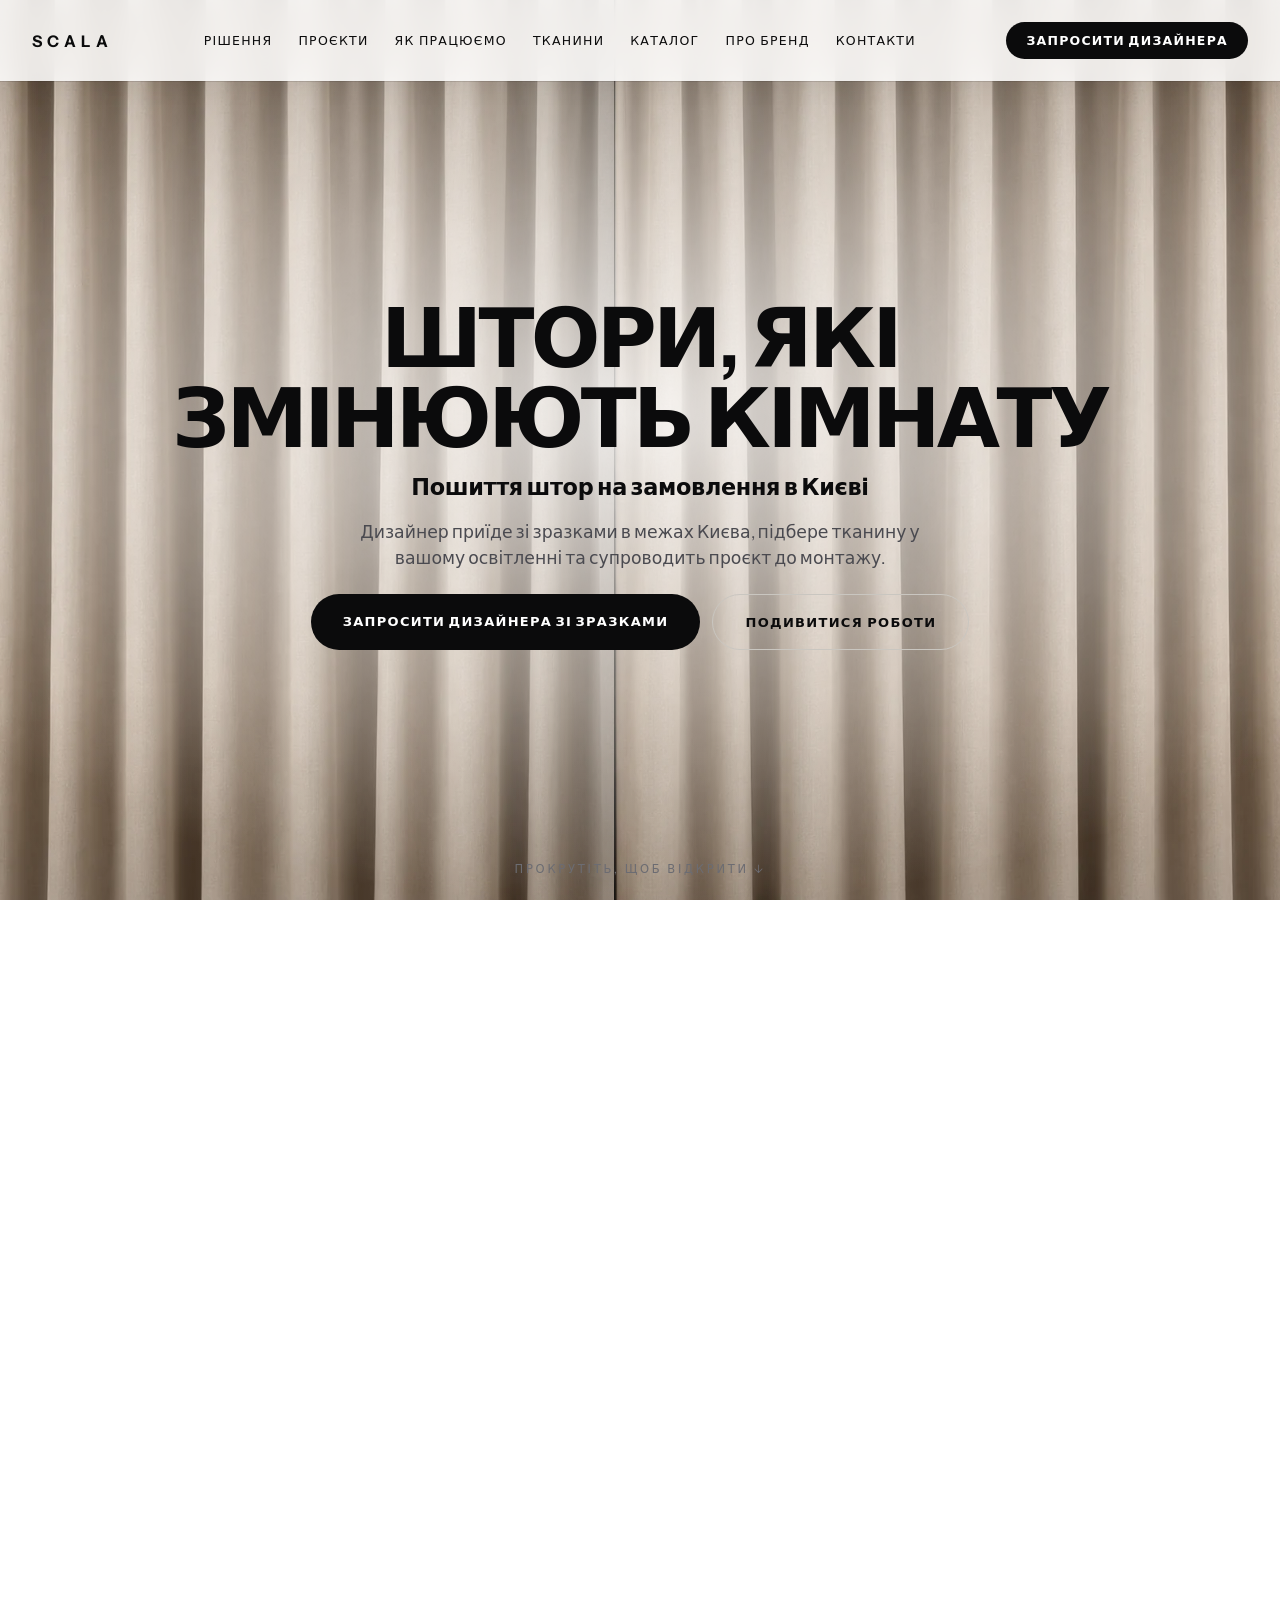
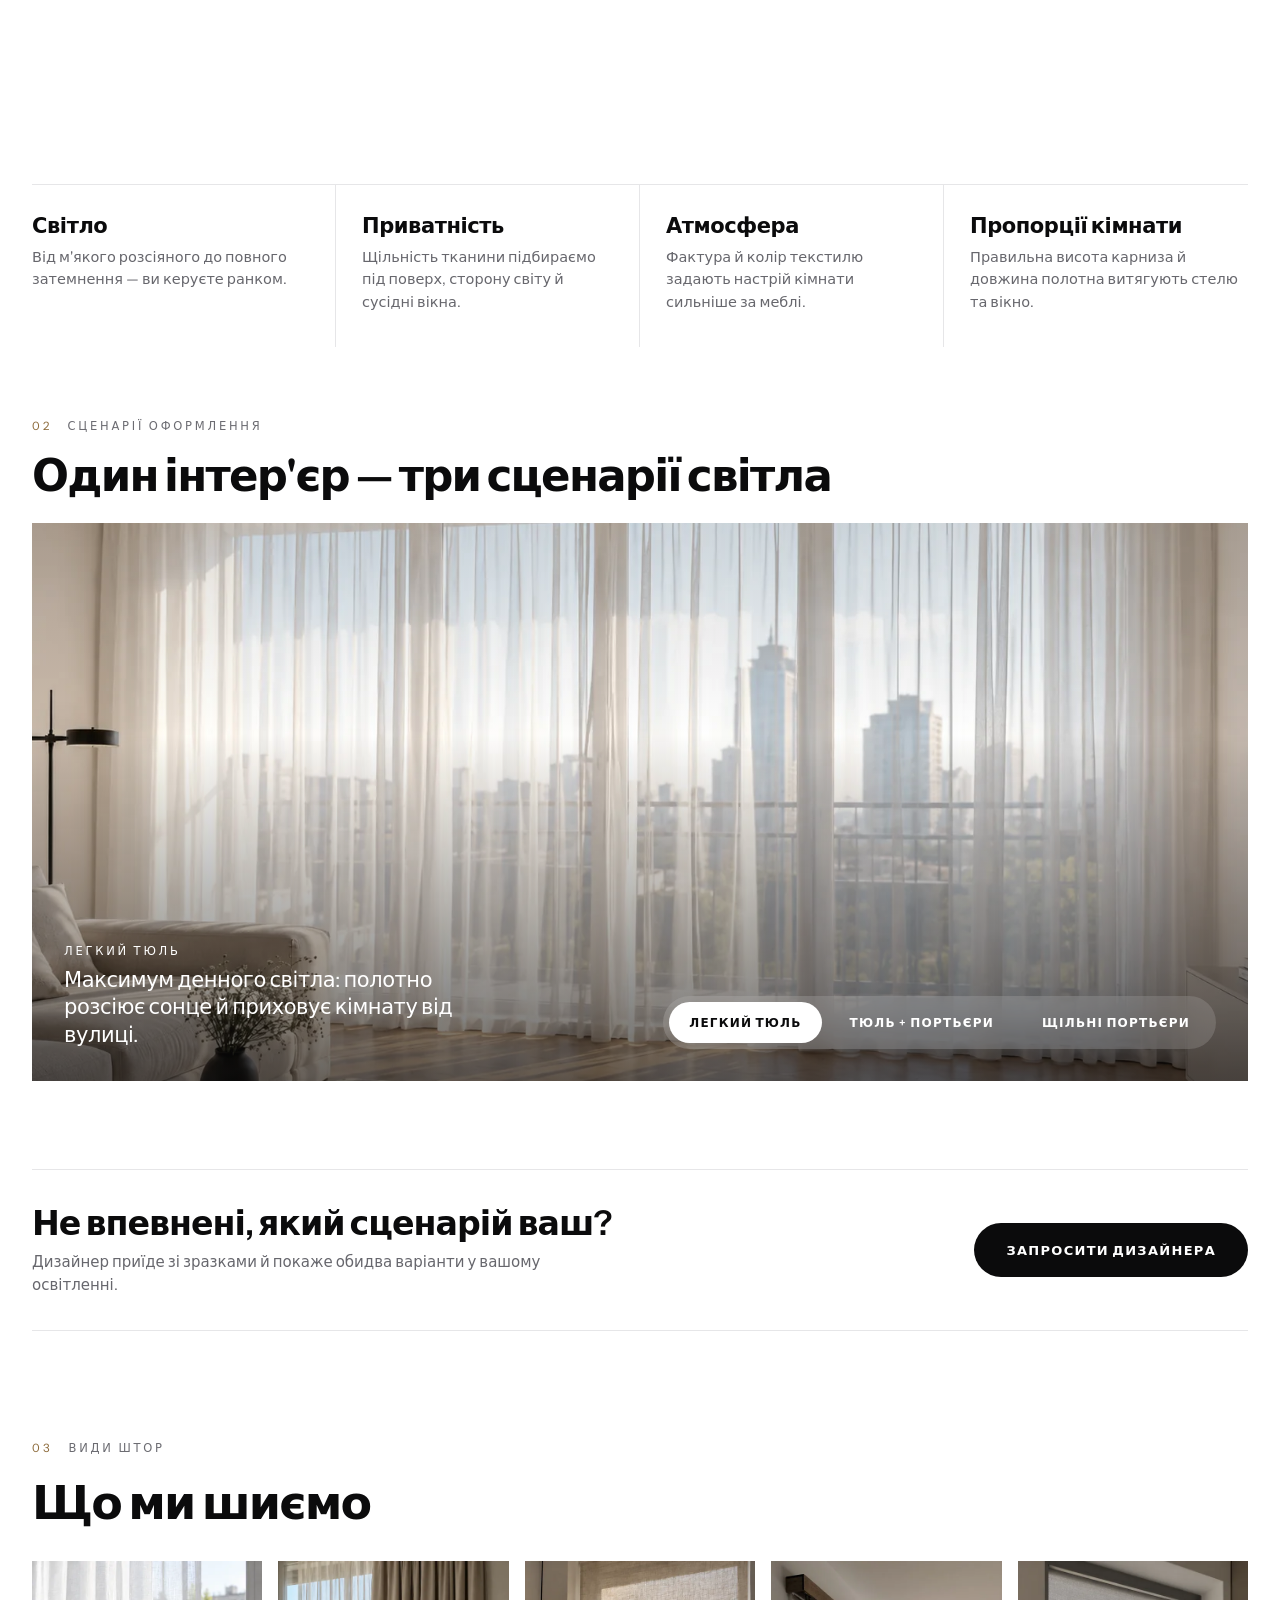
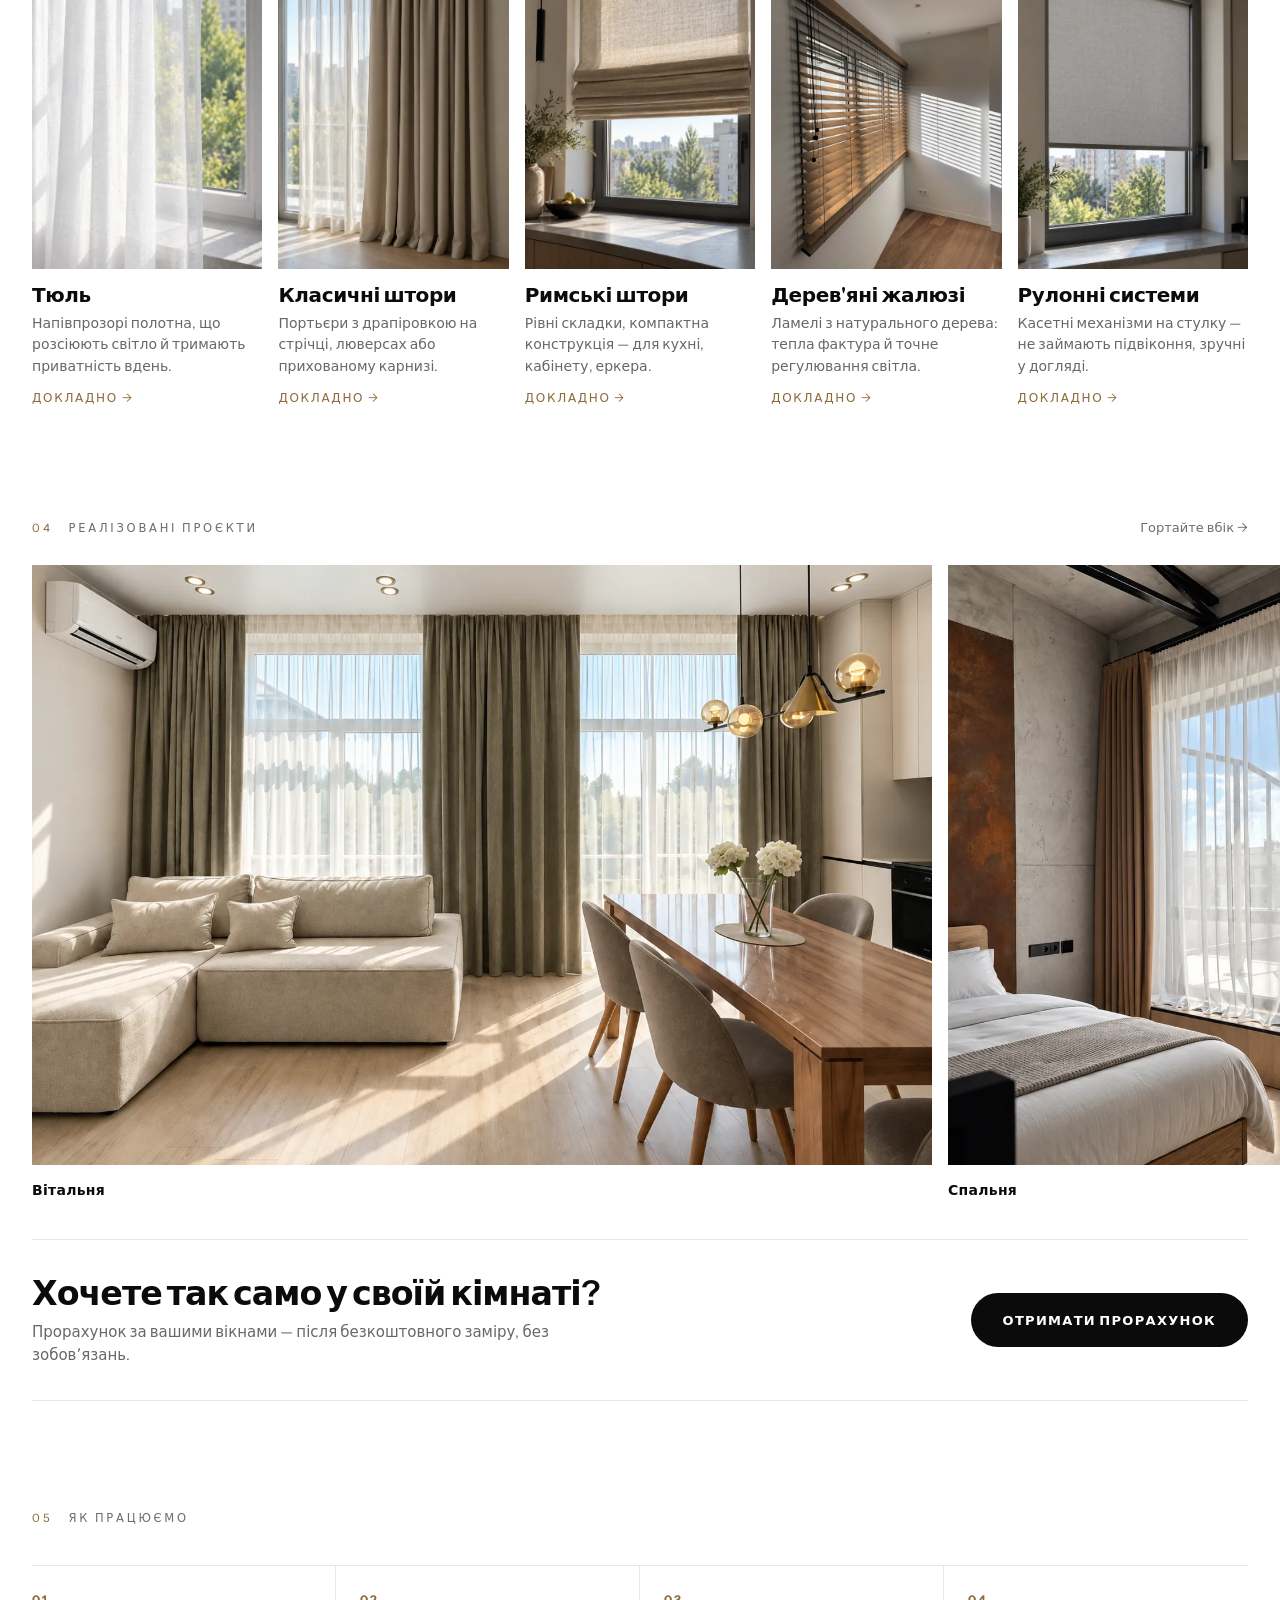
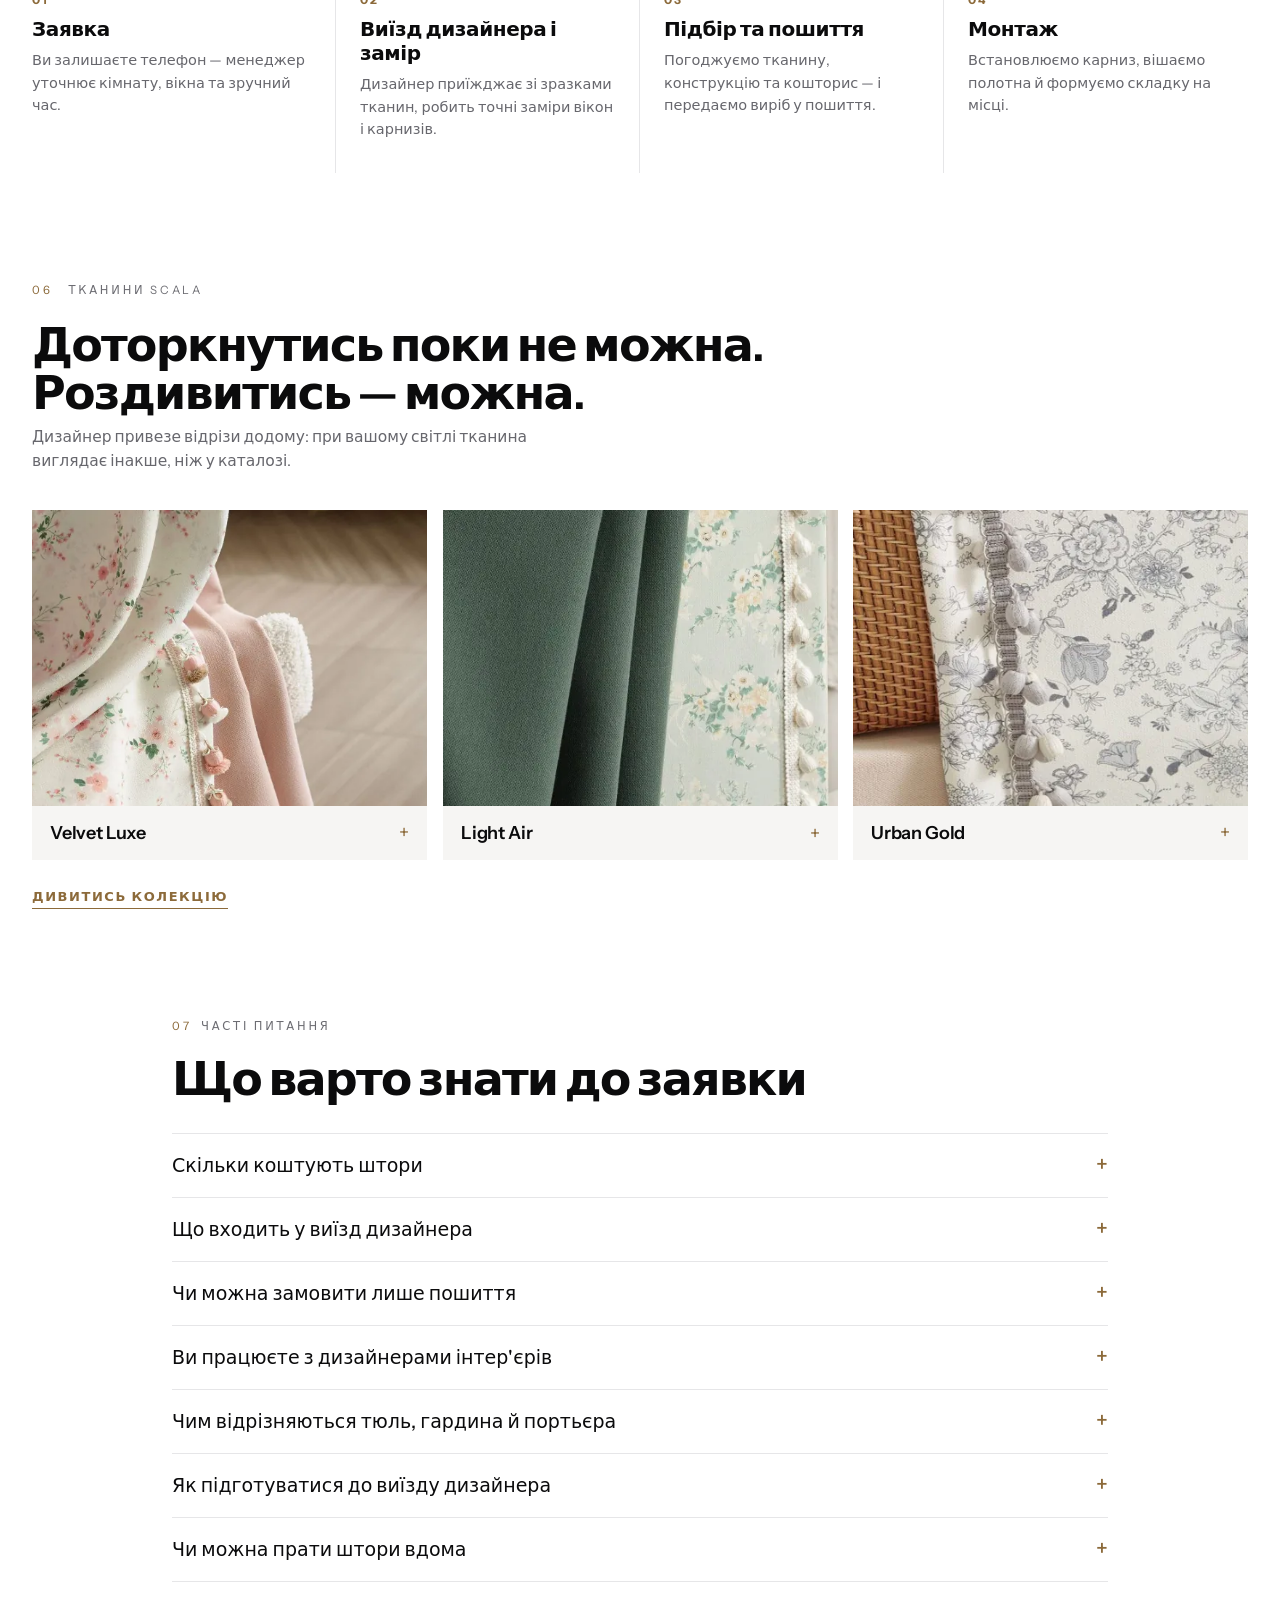
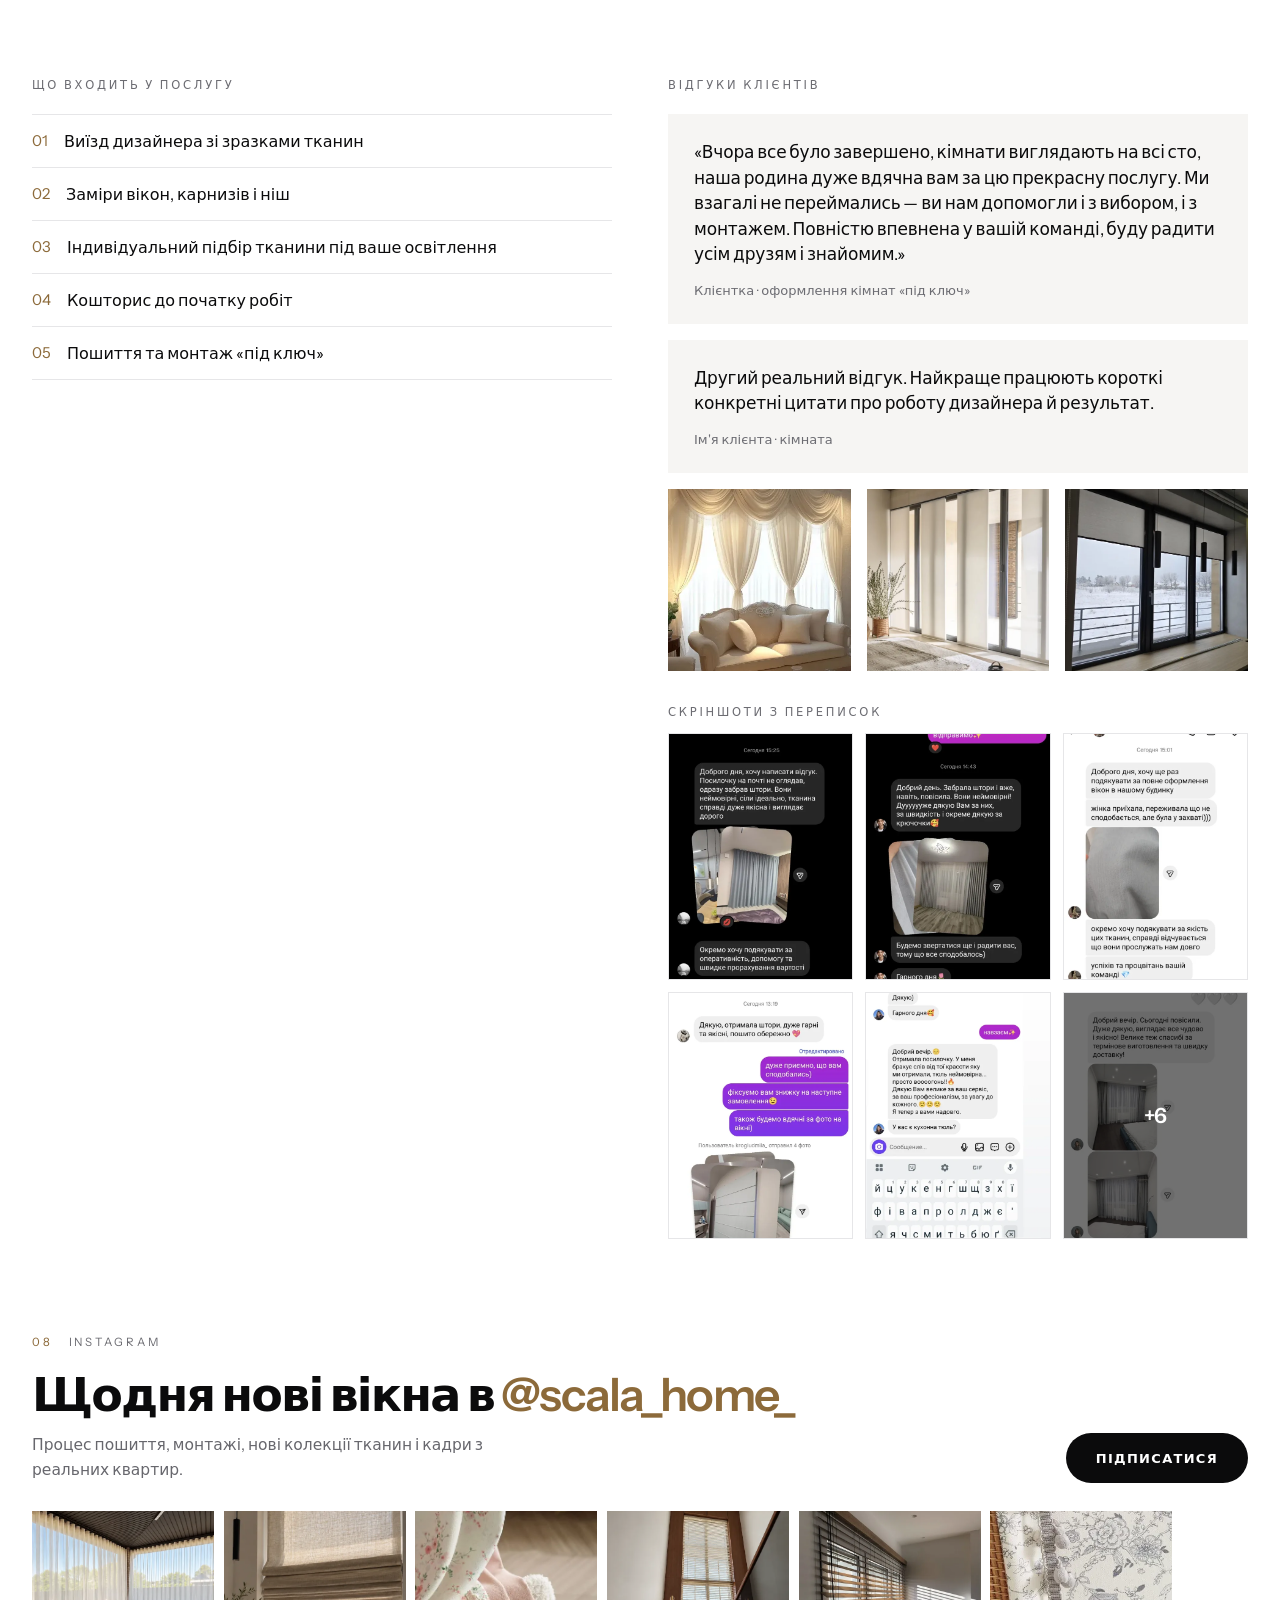
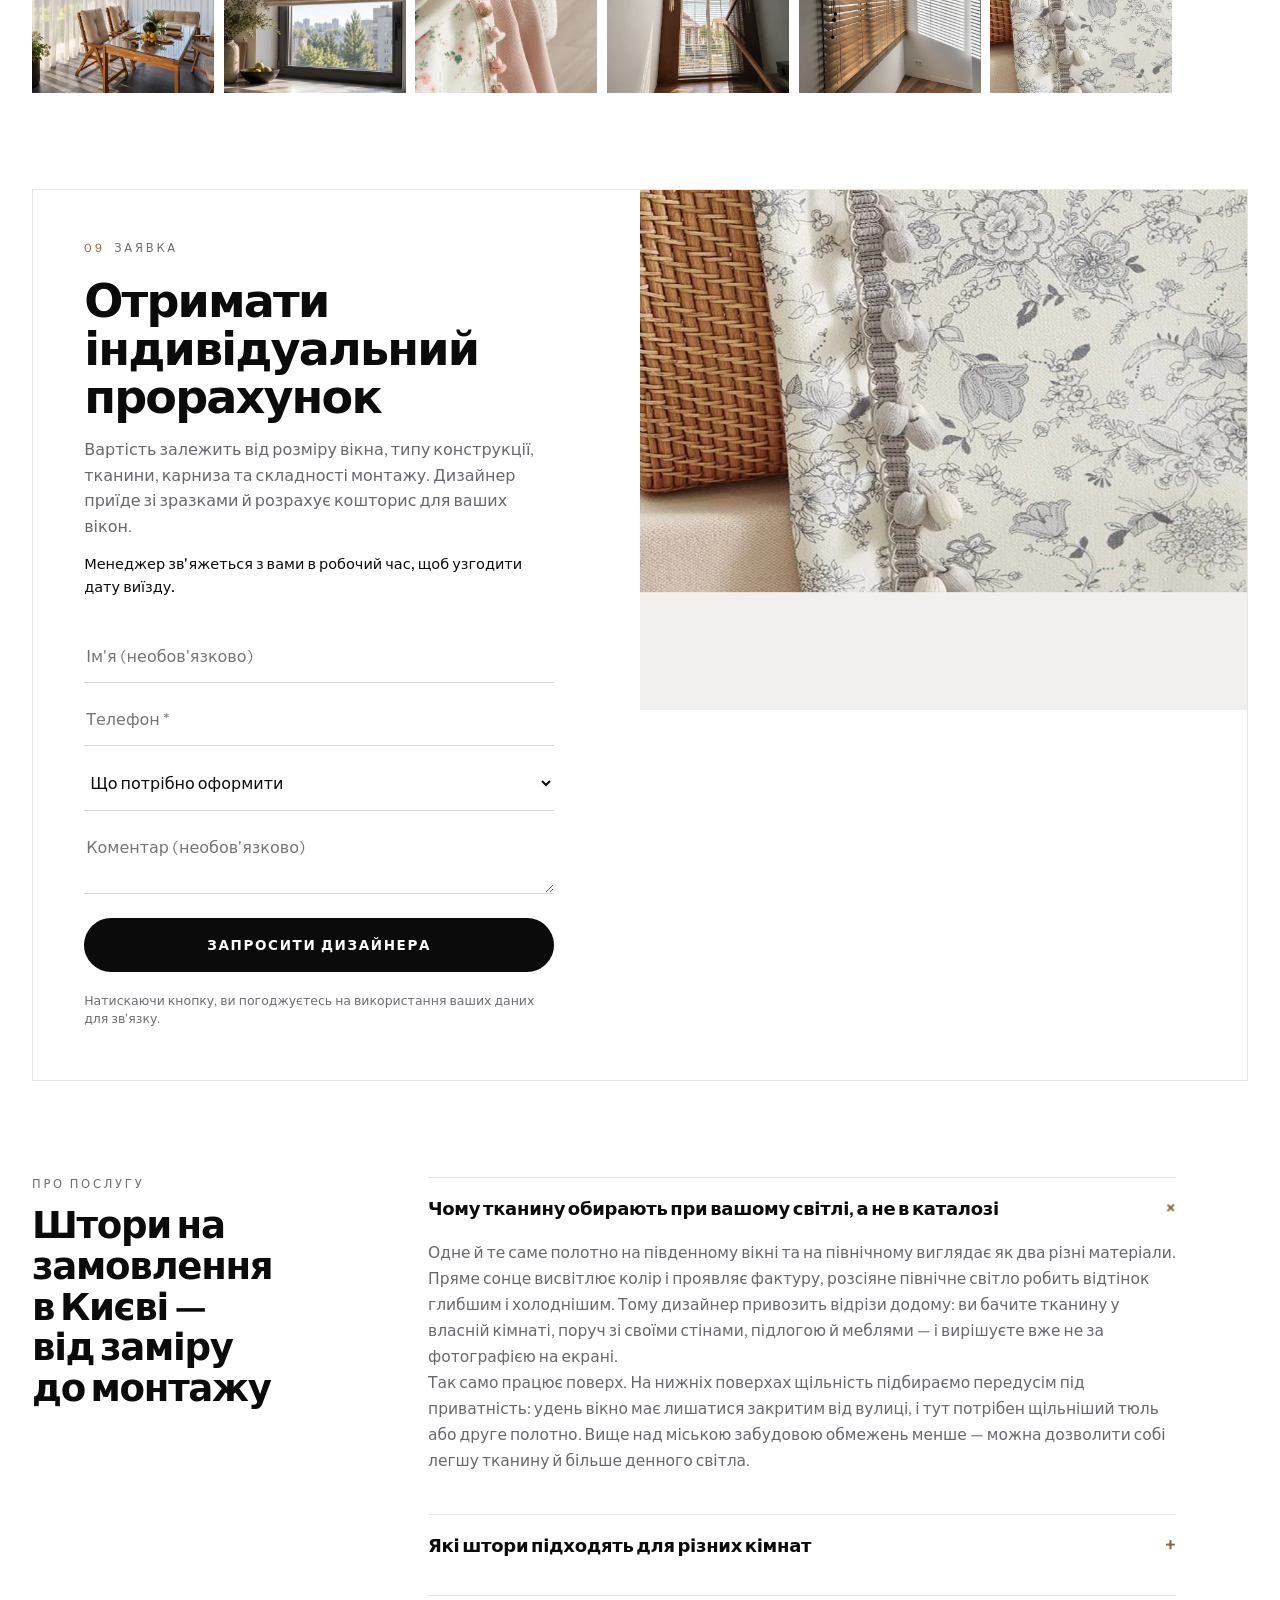
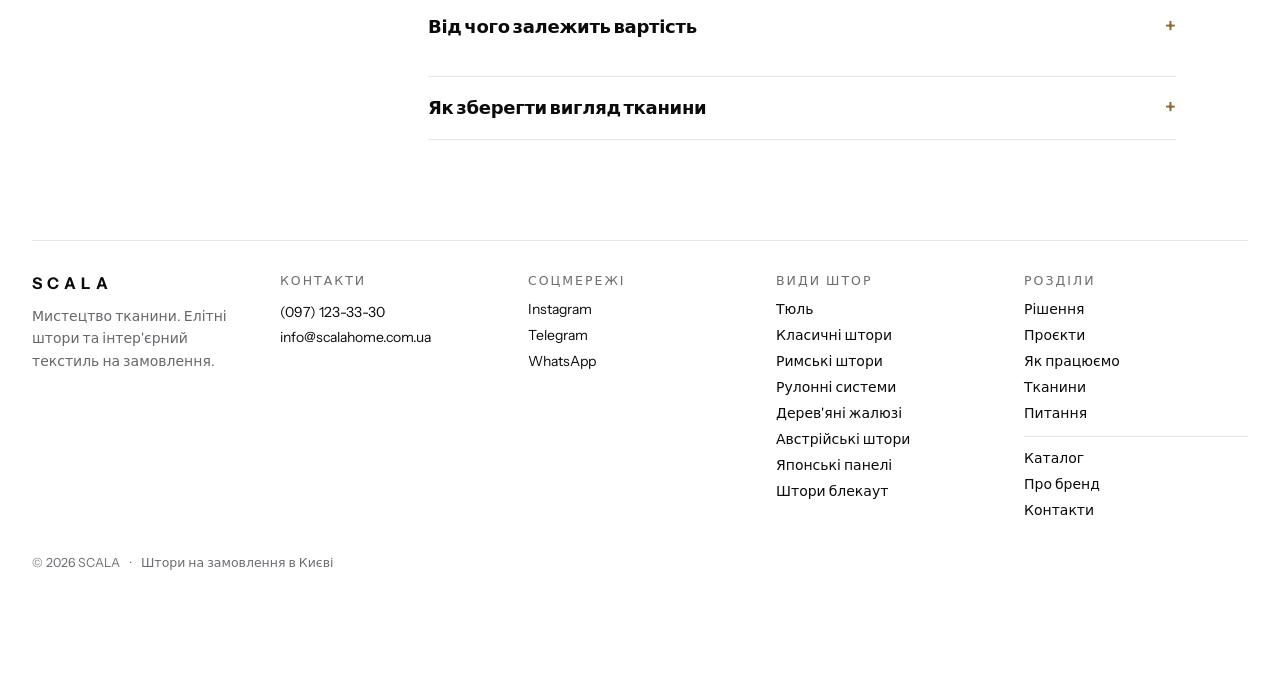
==== commit 2c0c37db: "Прибрано підпис під скріншотами; тема отримала свіжі CSS і JS Підпис «Живі повідомлення клієнтів — б" ====
--- a/index.html
+++ b/index.html
@@ -665,6 +665,7 @@
       </div>
 
       <div class="trust__label trust__label--gap">Скріншоти з переписок</div>
+      <!-- ПЛИТКИ ВІДГУКІВ: збирає tools/build-reviews.py, руками не правимо -->
       <div class="shots">
         <button type="button" class="shots__item"
                 data-shot="assets/img/reviews/review-01.webp"
@@ -730,7 +731,7 @@
                 data-shot-alt="Відгук клієнта, скріншот переписки 11"
                 aria-label="Відгук 11"></button>
       </div>
-      <div class="shots__note">Живі повідомлення клієнтів — без правок і копірайтингу.</div>
+      <!-- /ПЛИТКИ ВІДГУКІВ -->
     </div>
   </div>
 </section>
--- a/assets/css/main.css
+++ b/assets/css/main.css
@@ -660,7 +660,6 @@
   aspect-ratio: 3/4; background: var(--c-ph-photo); overflow: hidden;
   border: 1px solid var(--c-line);
 }
-.shots__note { font-size: 12.5px; color: var(--c-meta); margin-top: 10px; line-height: 1.5; }
 .trust__label { font-size: 11.5px; letter-spacing: .24em; text-transform: uppercase; color: var(--c-meta); }
 .trust__label--gap { margin-top: 34px; }
 
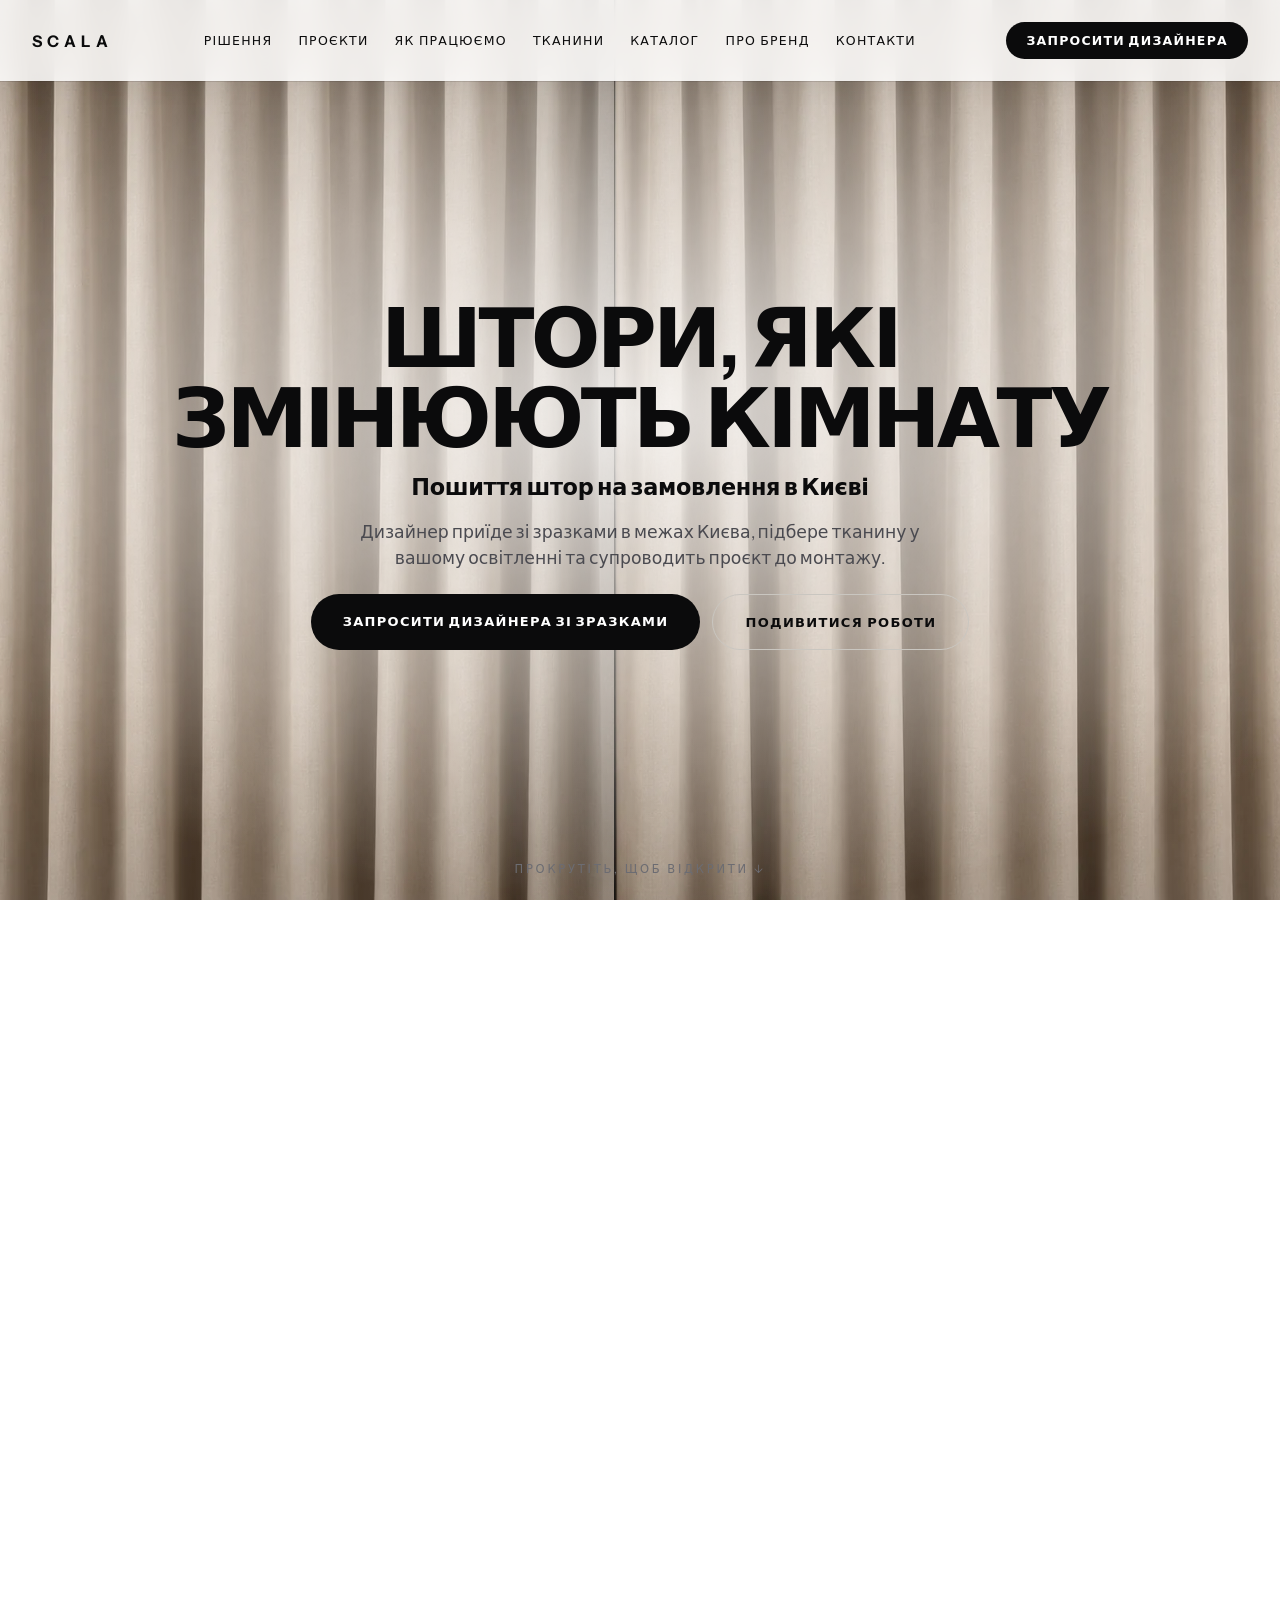
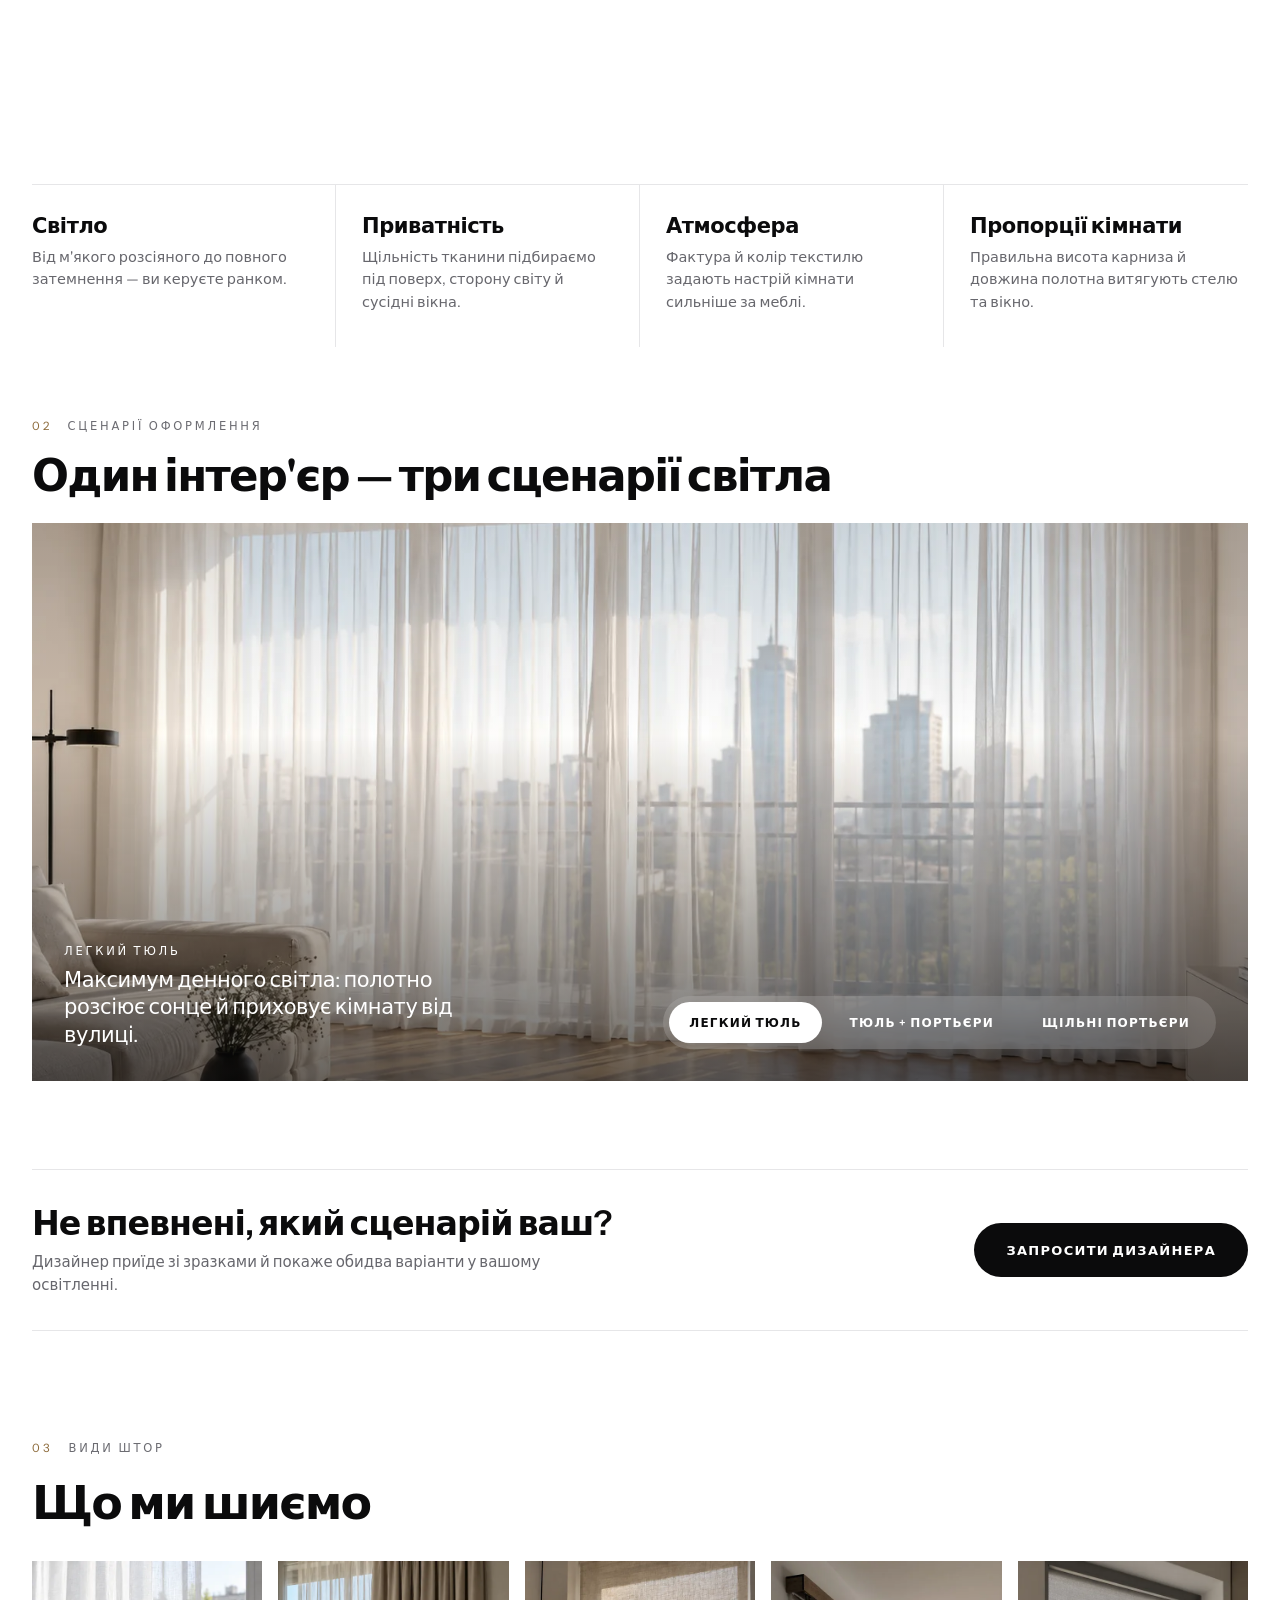
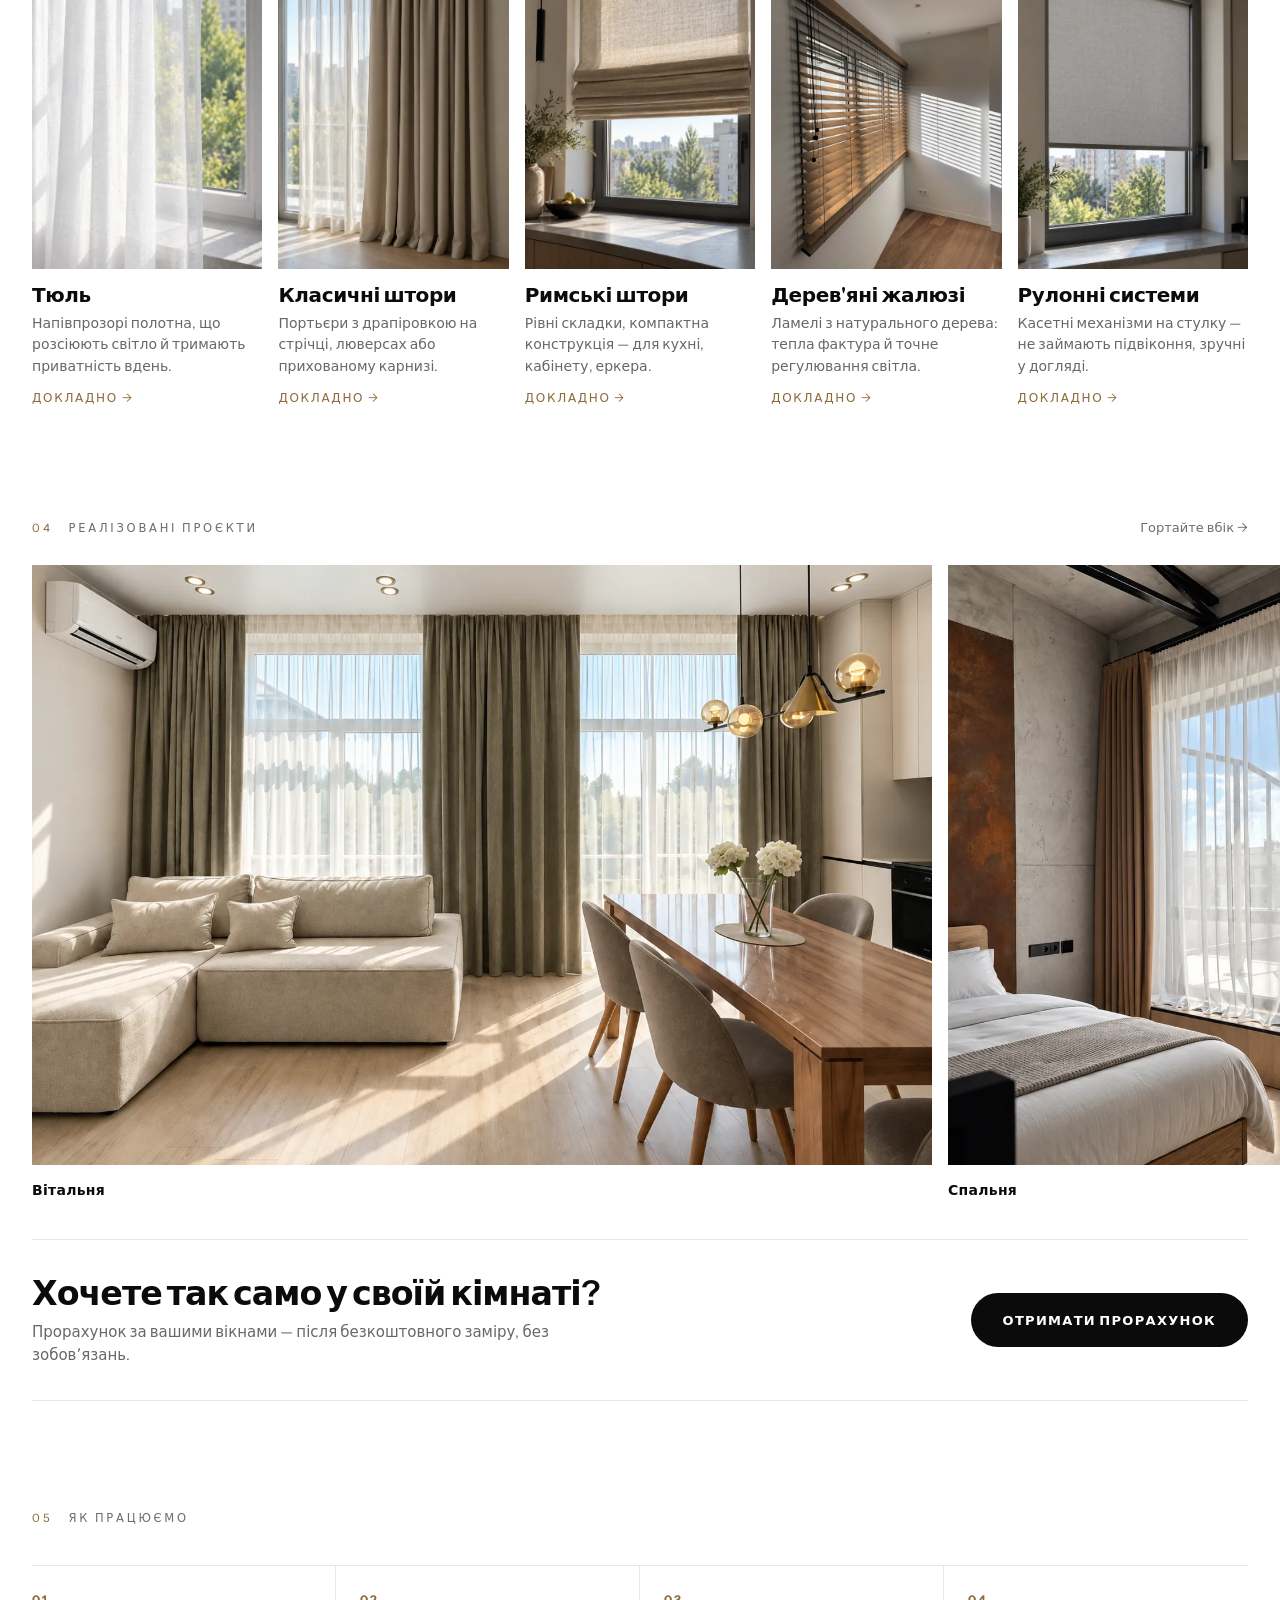
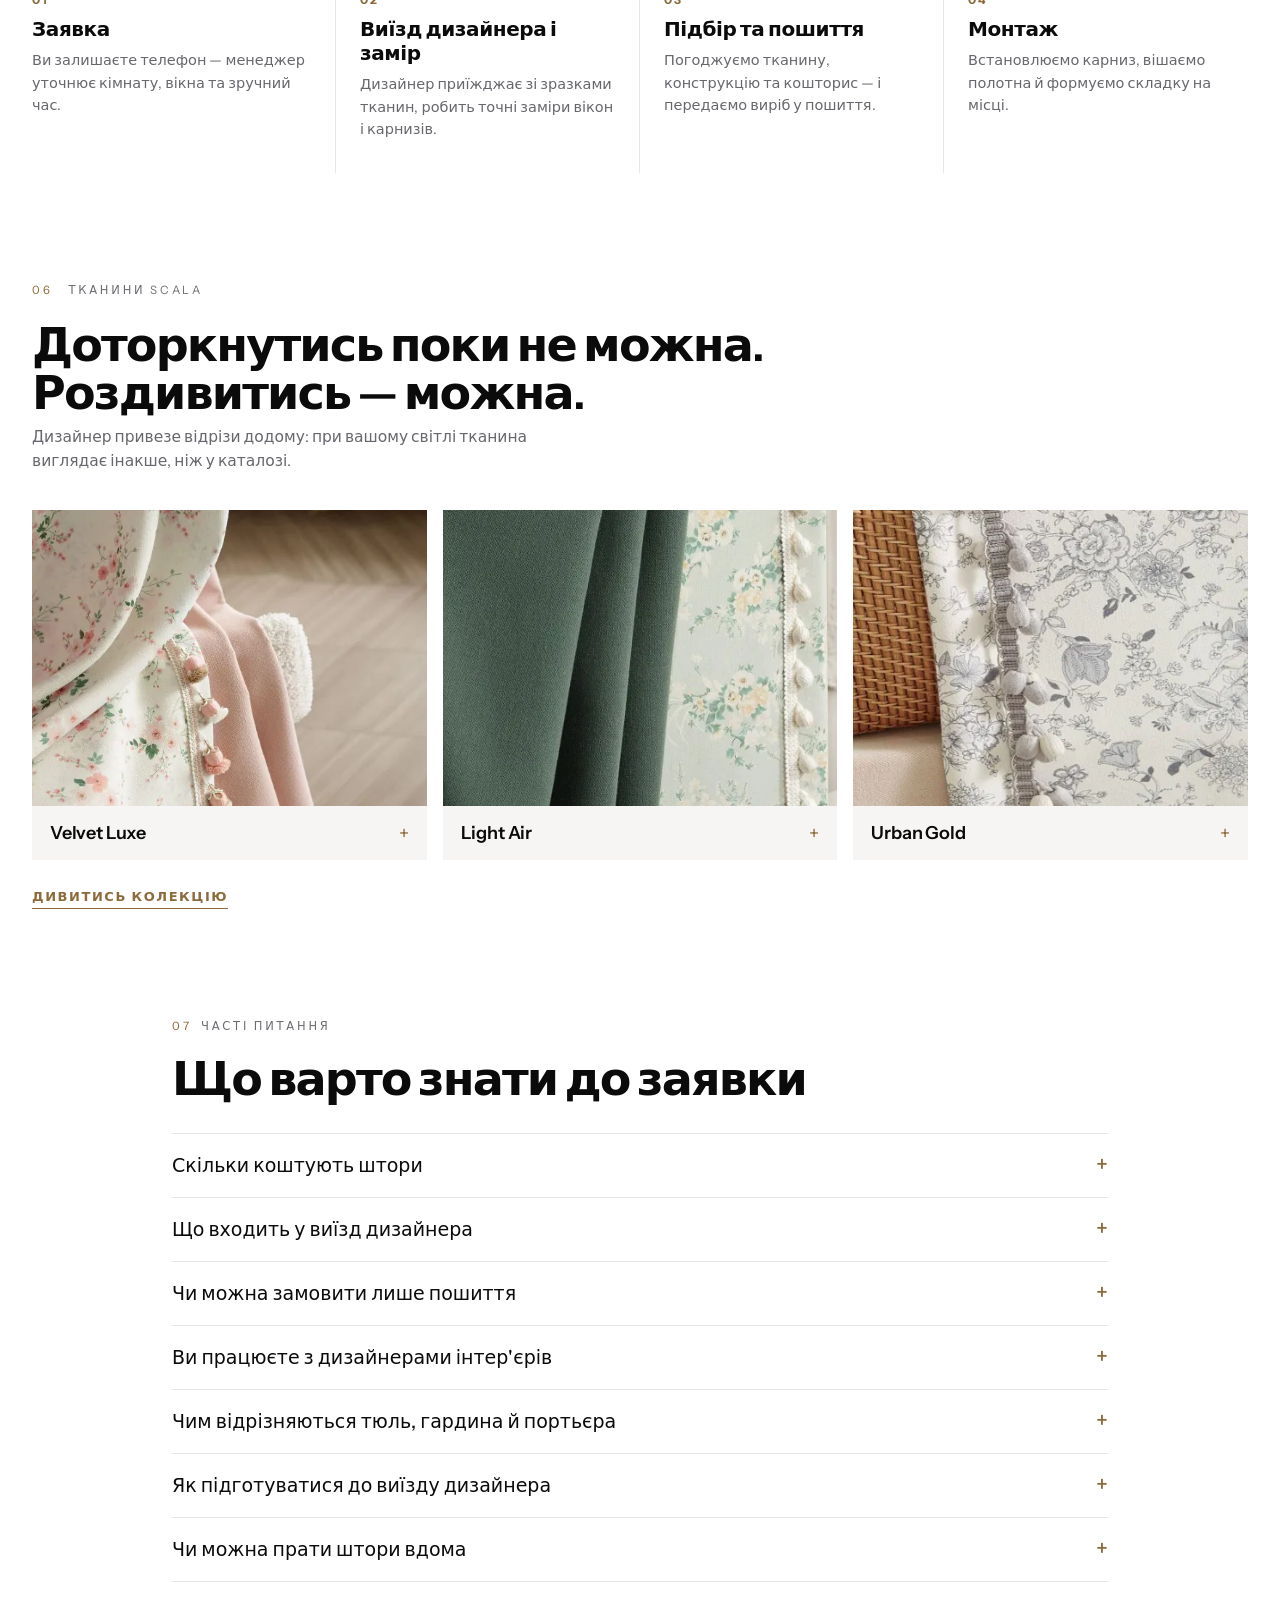
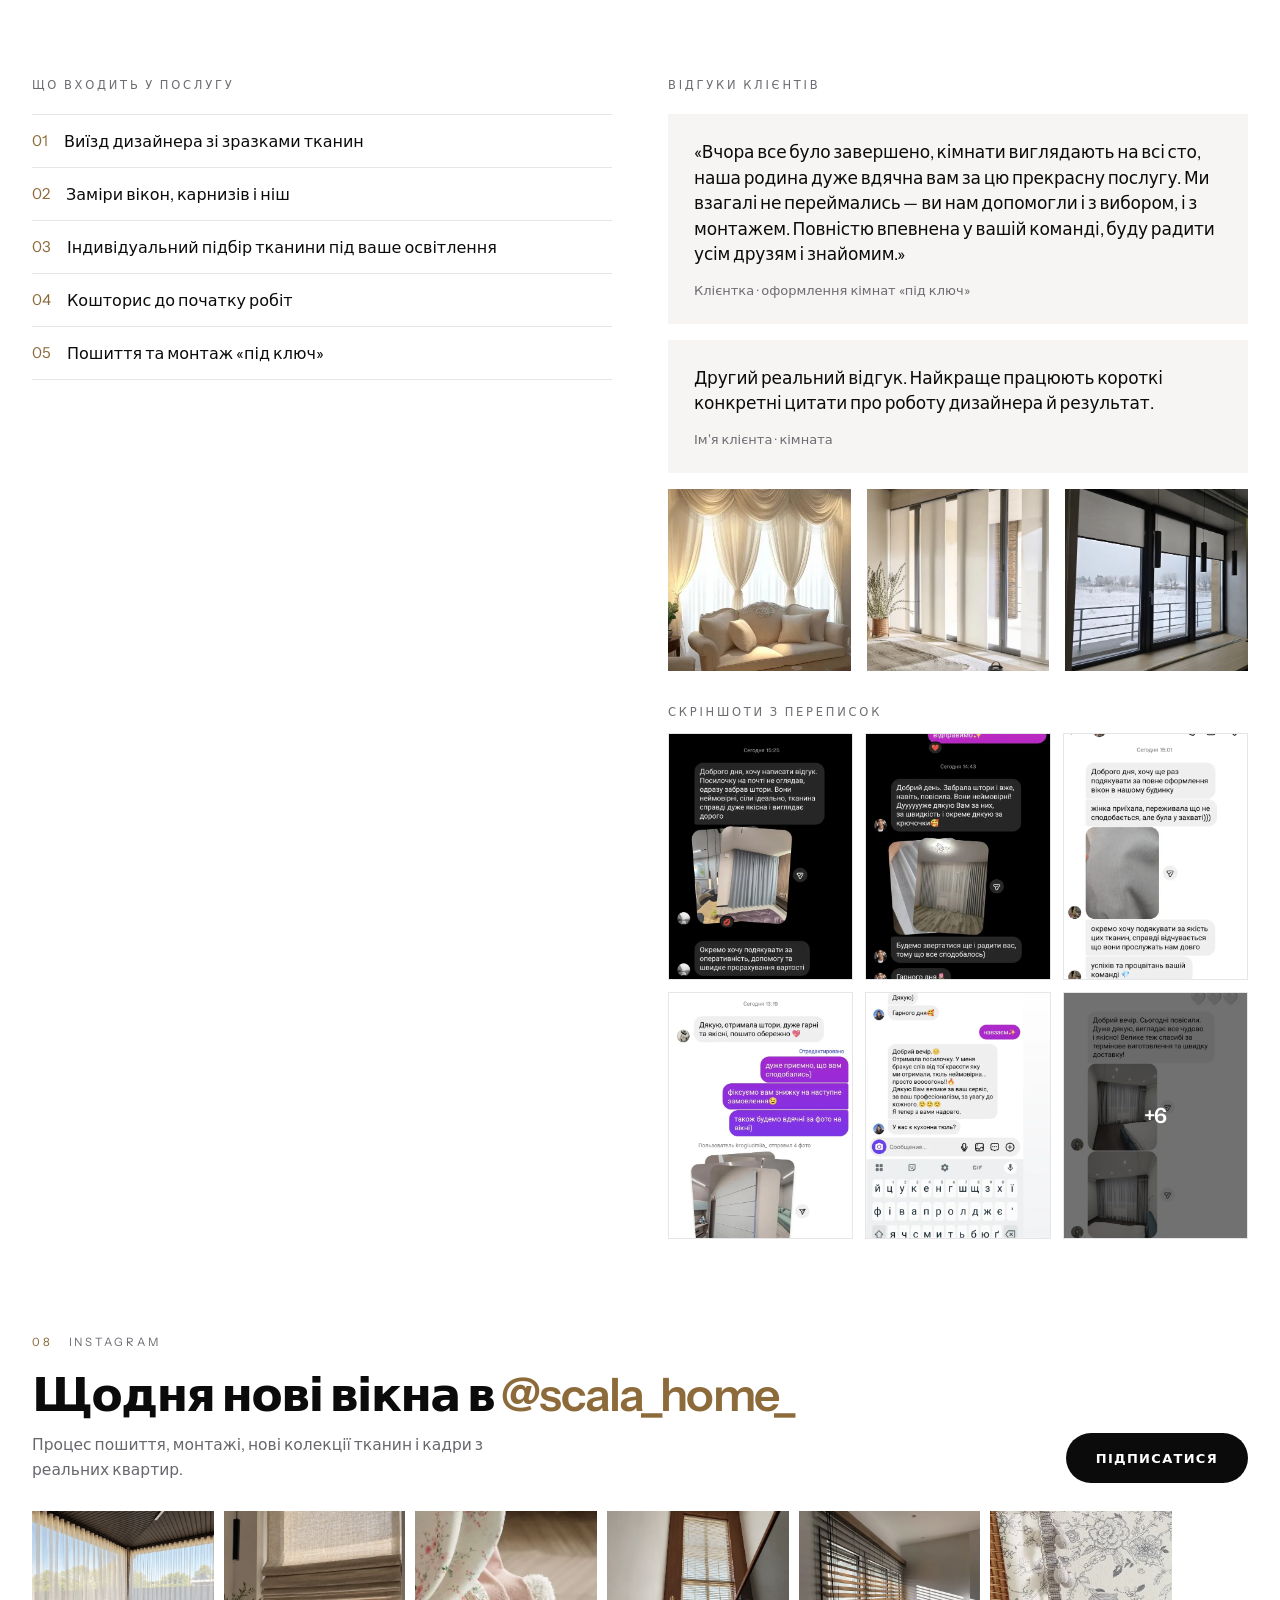
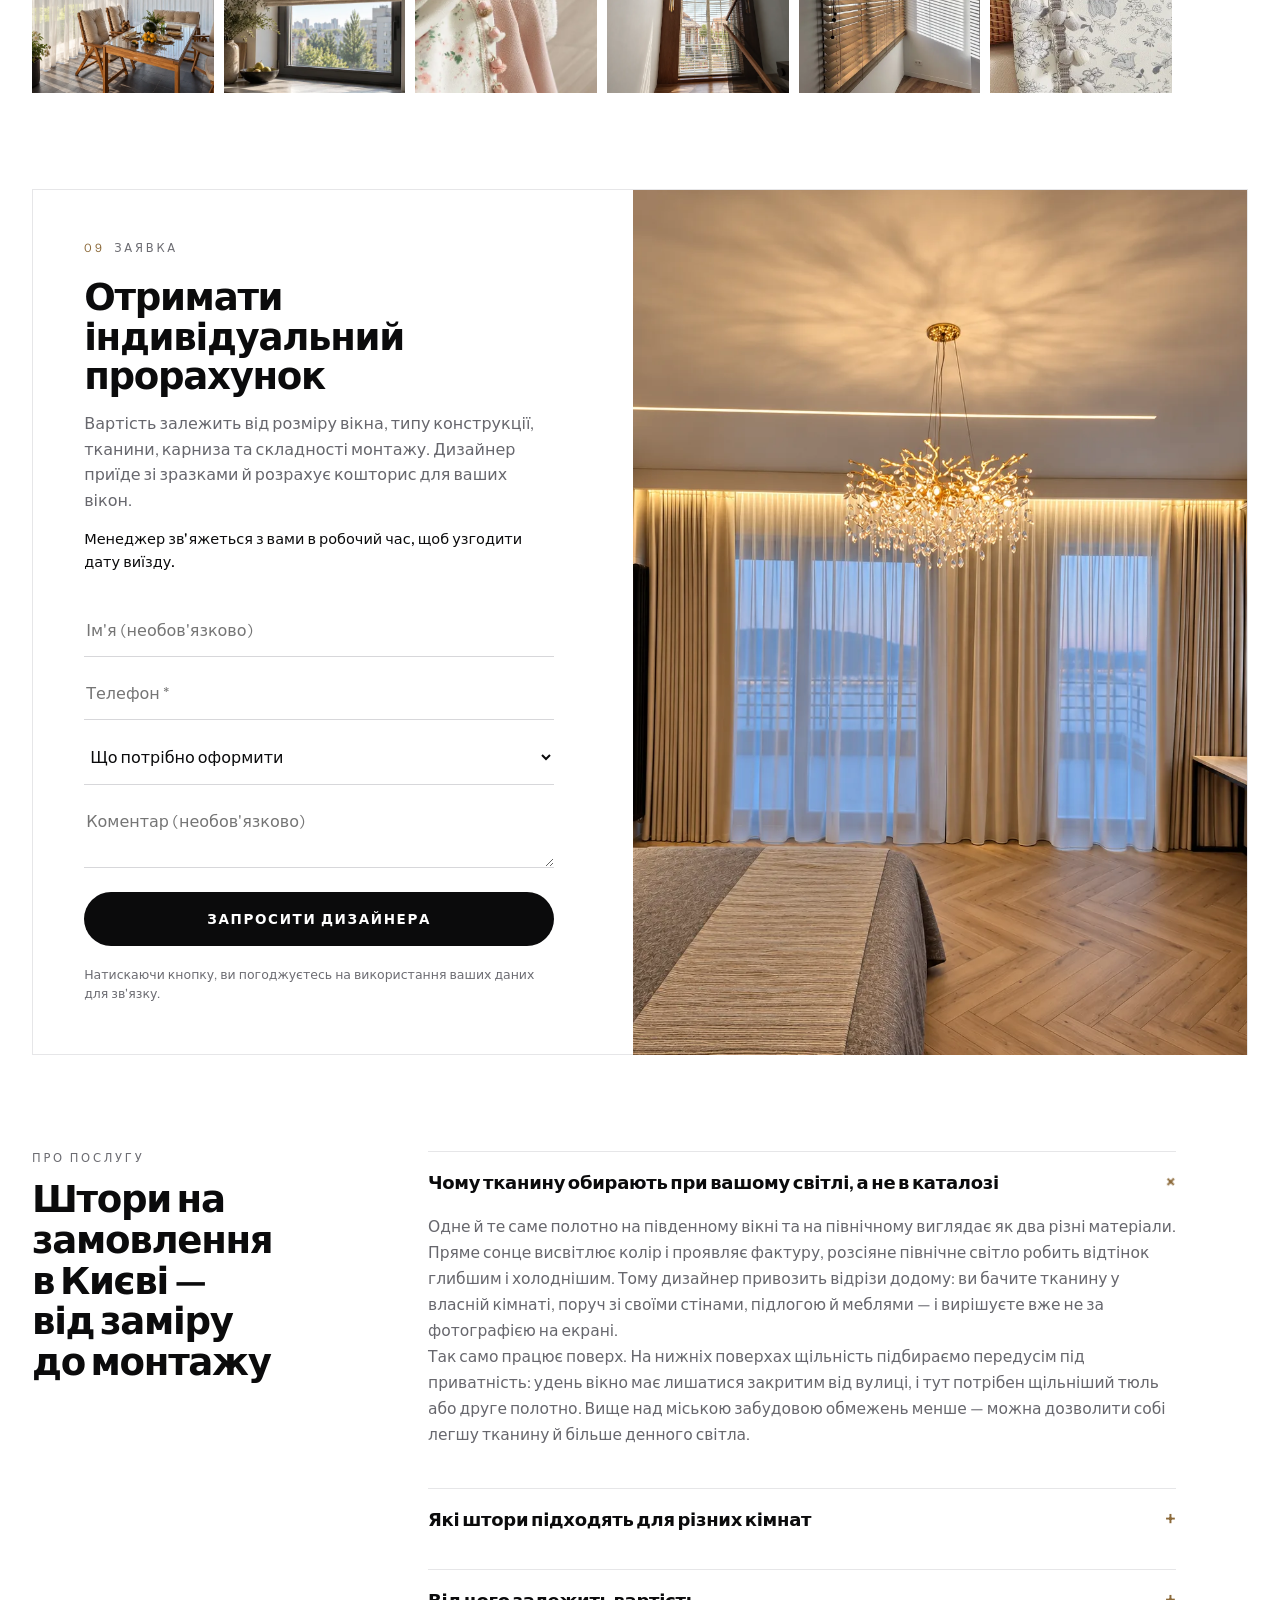
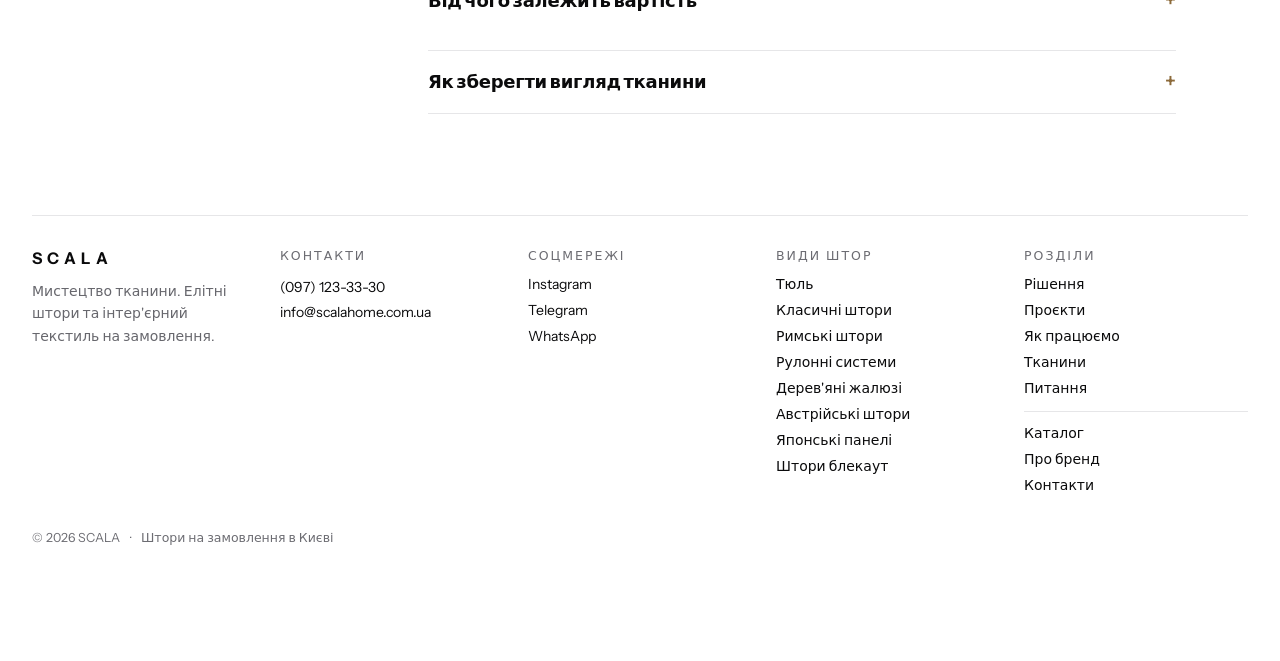
==== commit 1bdb6532: "Фото спальні в блоці заявки Замість крупного плану тканини — інтер'єр: портьєри в підлогу, тюль, кар" ====
--- a/index.html
+++ b/index.html
@@ -828,9 +828,10 @@
     </div>
 
     <div class="request__photo">
-      <img class="parallax" src="assets/img/fabric-urban-gold.webp"
-           srcset="assets/img/fabric-urban-gold@0.5x.webp 521w, assets/img/fabric-urban-gold.webp 1043w"
-           sizes="(max-width:760px) 100vw, 50vw" width="1043" height="662" alt="Штори Scala" loading="lazy" />
+      <img class="parallax" src="assets/img/request-photo.webp"
+           srcset="assets/img/request-photo@0.5x.webp 543w, assets/img/request-photo.webp 1086w"
+           sizes="(max-width:760px) 100vw, 56vw" width="1086" height="1448"
+           alt="Спальня з портьєрами в підлогу й тюлем на панорамному вікні" loading="lazy" />
     </div>
   </div>
 </section>
--- a/assets/css/main.css
+++ b/assets/css/main.css
@@ -751,12 +751,25 @@
    17. 09 Заявка
    -------------------------------------------------------------------------- */
 .request__box {
-  display: grid; grid-template-columns: minmax(0, 1fr) minmax(0, 1fr);
+  display: grid;
+  /*
+   * Не половина на половину: у колонці 687px форма шириною 470px
+   * лишала 217px порожнечі праворуч від кожного поля — блок читався
+   * як недоверстаний. Ліва колонка тепер по формі, решта — фото.
+   *
+   * align-items: stretch перебиває start з .two-col. Без цього фото
+   * лишалося заввишки 520px (own min-height) у рядку 838px, і під ним
+   * висіла сіра смуга на третину блоку.
+   */
+  grid-template-columns: minmax(0, 600px) minmax(0, 1fr);
+  align-items: stretch;
   gap: 0; border: 1px solid var(--c-line);
 }
 .request__pane { padding: clamp(28px, 4vw, 60px); }
 .request__h2 {
-  font-size: clamp(28px, 3.6vw, 50px); line-height: 1.04; letter-spacing: -.04em;
+  /* Трохи менший за інші H2: колонка тут вужча за секцію, і на 50px
+     «Отримати індивідуальний прорахунок» розсипалось на три рядки. */
+  font-size: clamp(26px, 2.9vw, 42px); line-height: 1.06; letter-spacing: -.035em;
   font-weight: 600; margin: 22px 0 0; text-wrap: balance;
 }
 .request__text {
@@ -766,7 +779,21 @@
   font-size: 14.5px; line-height: 1.6; color: var(--c-ink);
   margin: 14px 0 0; max-width: 470px; font-weight: 500;
 }
-.request__photo { min-height: 520px; background: var(--c-ph-photo); overflow: hidden; }
+/*
+ * Фото не має задавати висоту блоку — її задає форма ліворуч.
+ * Поки картинка лежала в потоці, ряд гриду розтягувався під її
+ * власні пропорції: вертикальний кадр у колонці 774px дав 1032px
+ * заввишки, і під формою лишалося 200px порожнечі. Тому картинка
+ * вийнята з потоку, а контейнер тягнеться за сусідньою колонкою.
+ */
+.request__photo {
+  position: relative; min-height: 520px;
+  background: var(--c-ph-photo); overflow: hidden;
+}
+.request__photo img {
+  position: absolute; inset: 0;
+  width: 100%; height: 100%; object-fit: cover;
+}
 
 .form { display: grid; gap: 10px; margin-top: 30px; max-width: 470px; }
 .form input,
@@ -1144,7 +1171,7 @@
 
   .request__box { border: none; }
   .request__pane { padding: 0; }
-  .request__photo { min-height: 300px; order: -1; margin-bottom: 22px; }
+  .request__photo { min-height: 380px; order: -1; margin-bottom: 22px; }
   .form input, .form select, .form textarea, .form button { font-size: 16px; }
   .form button[type="submit"] { padding: 20px; }
 
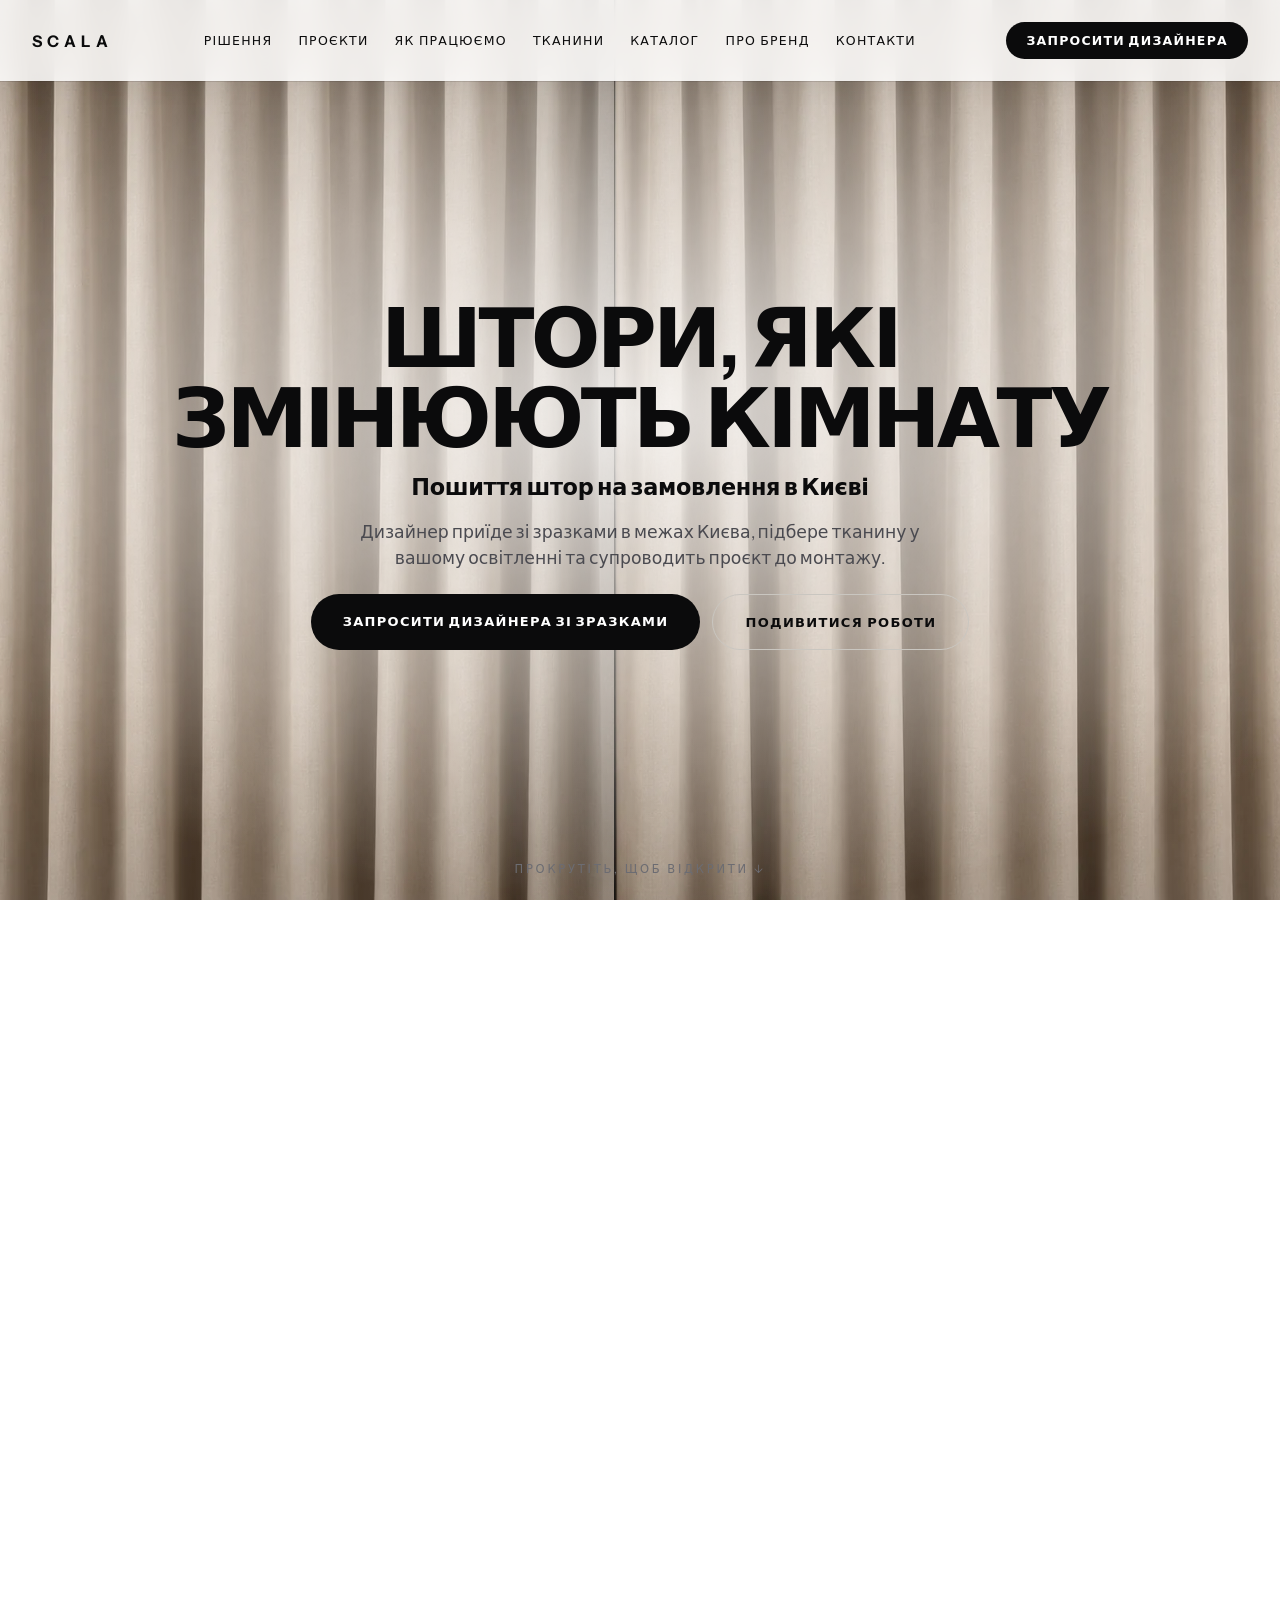
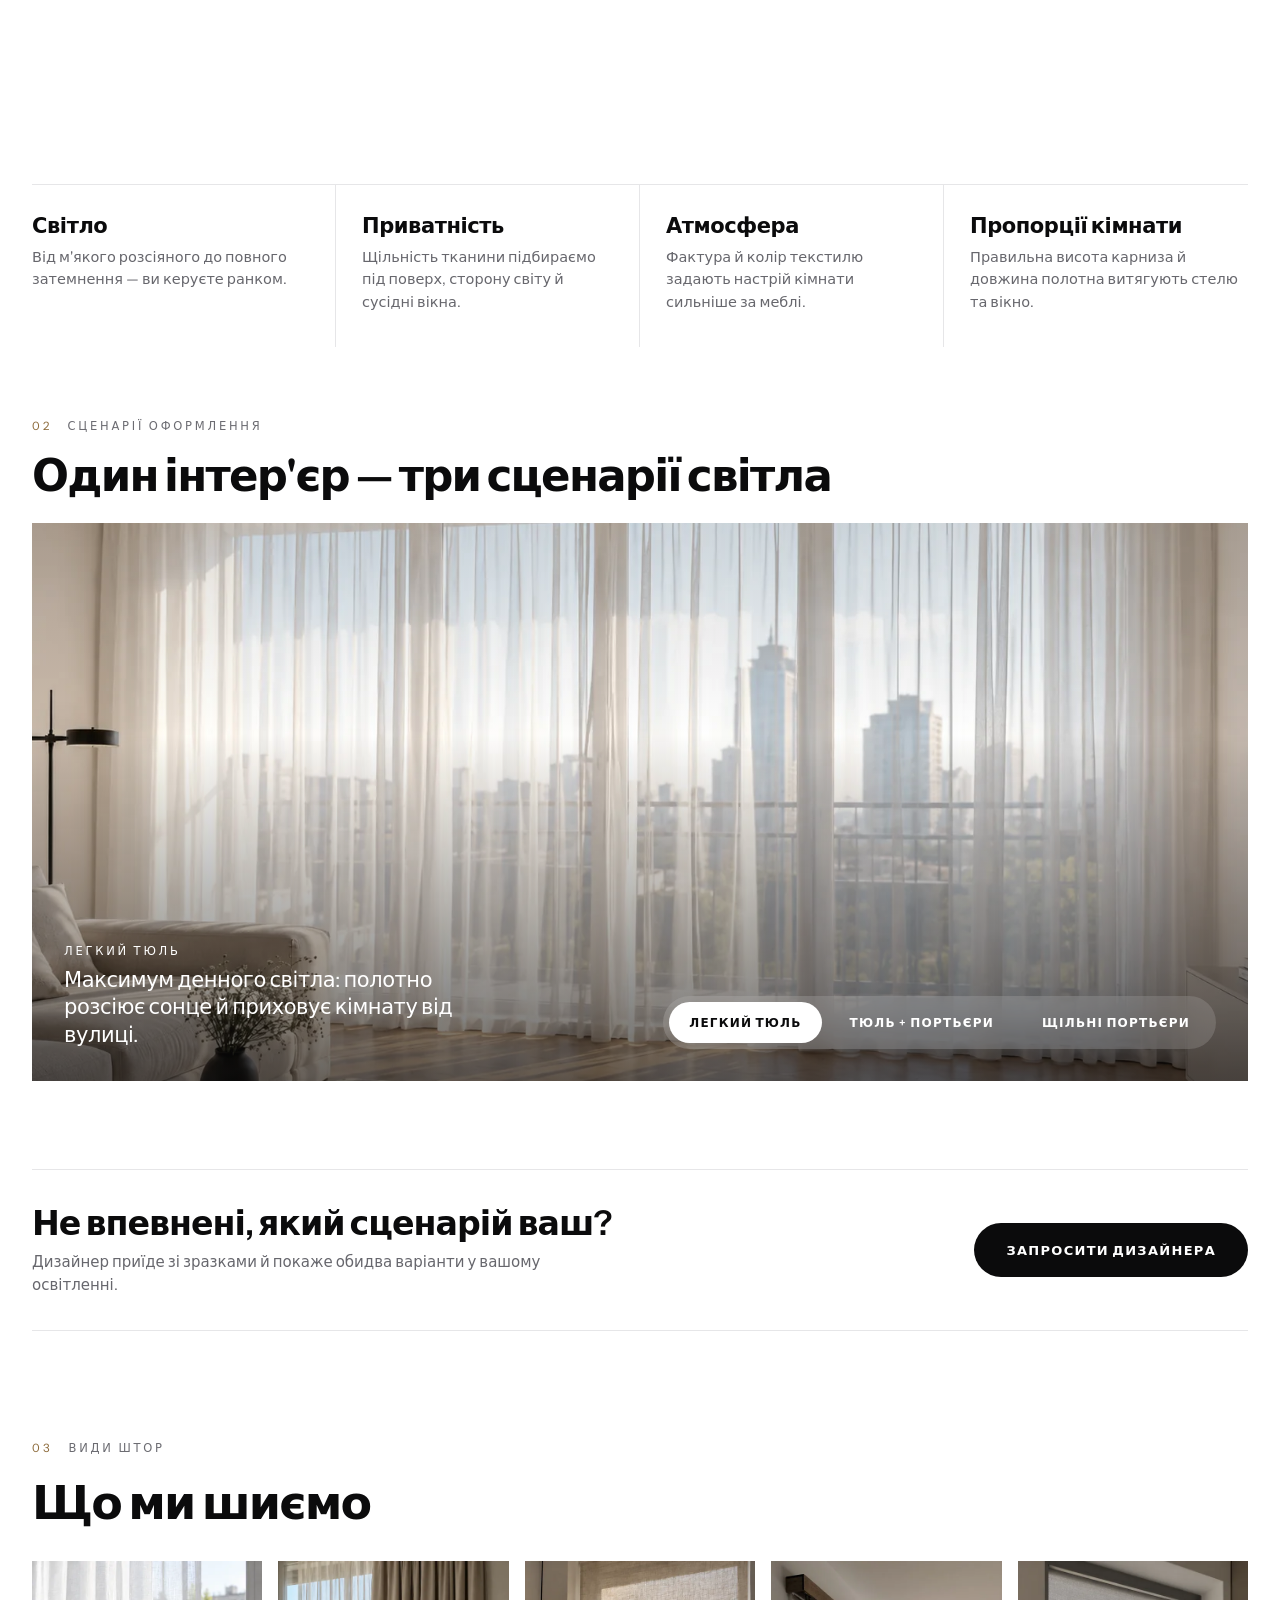
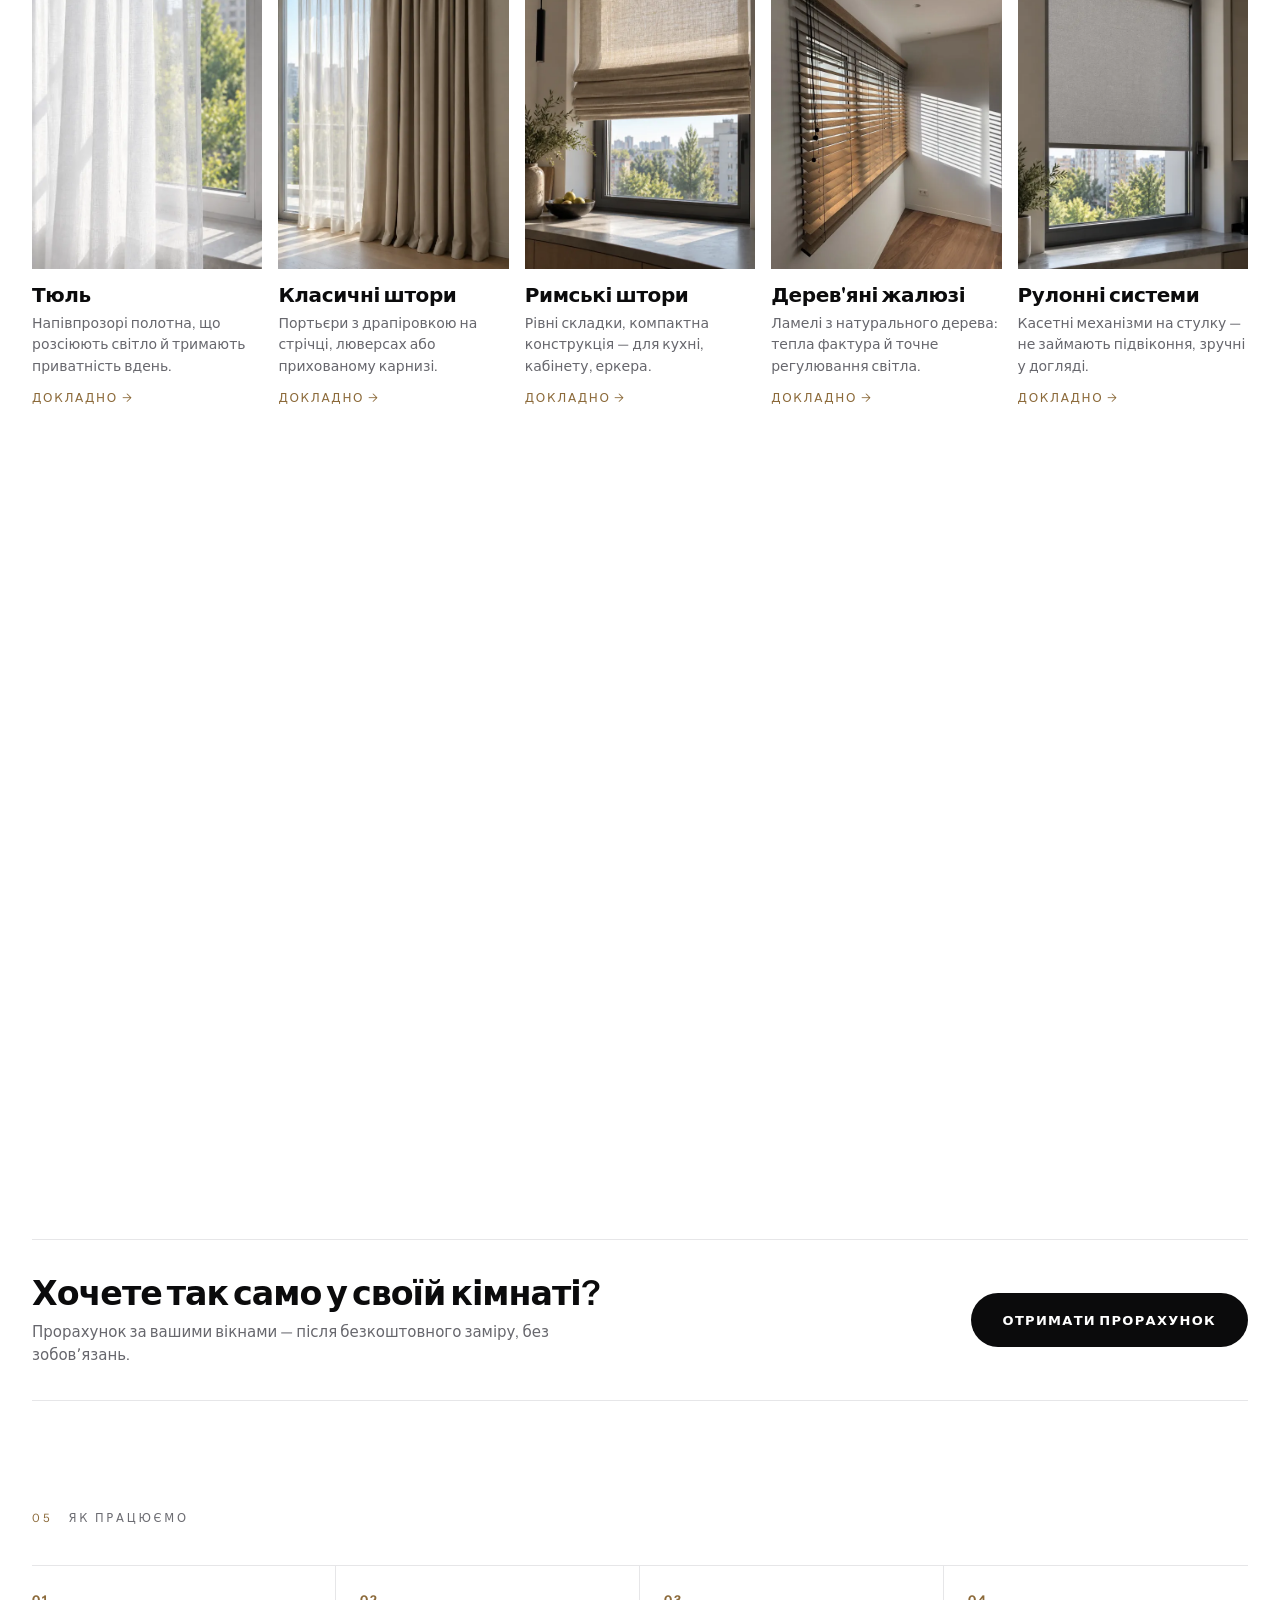
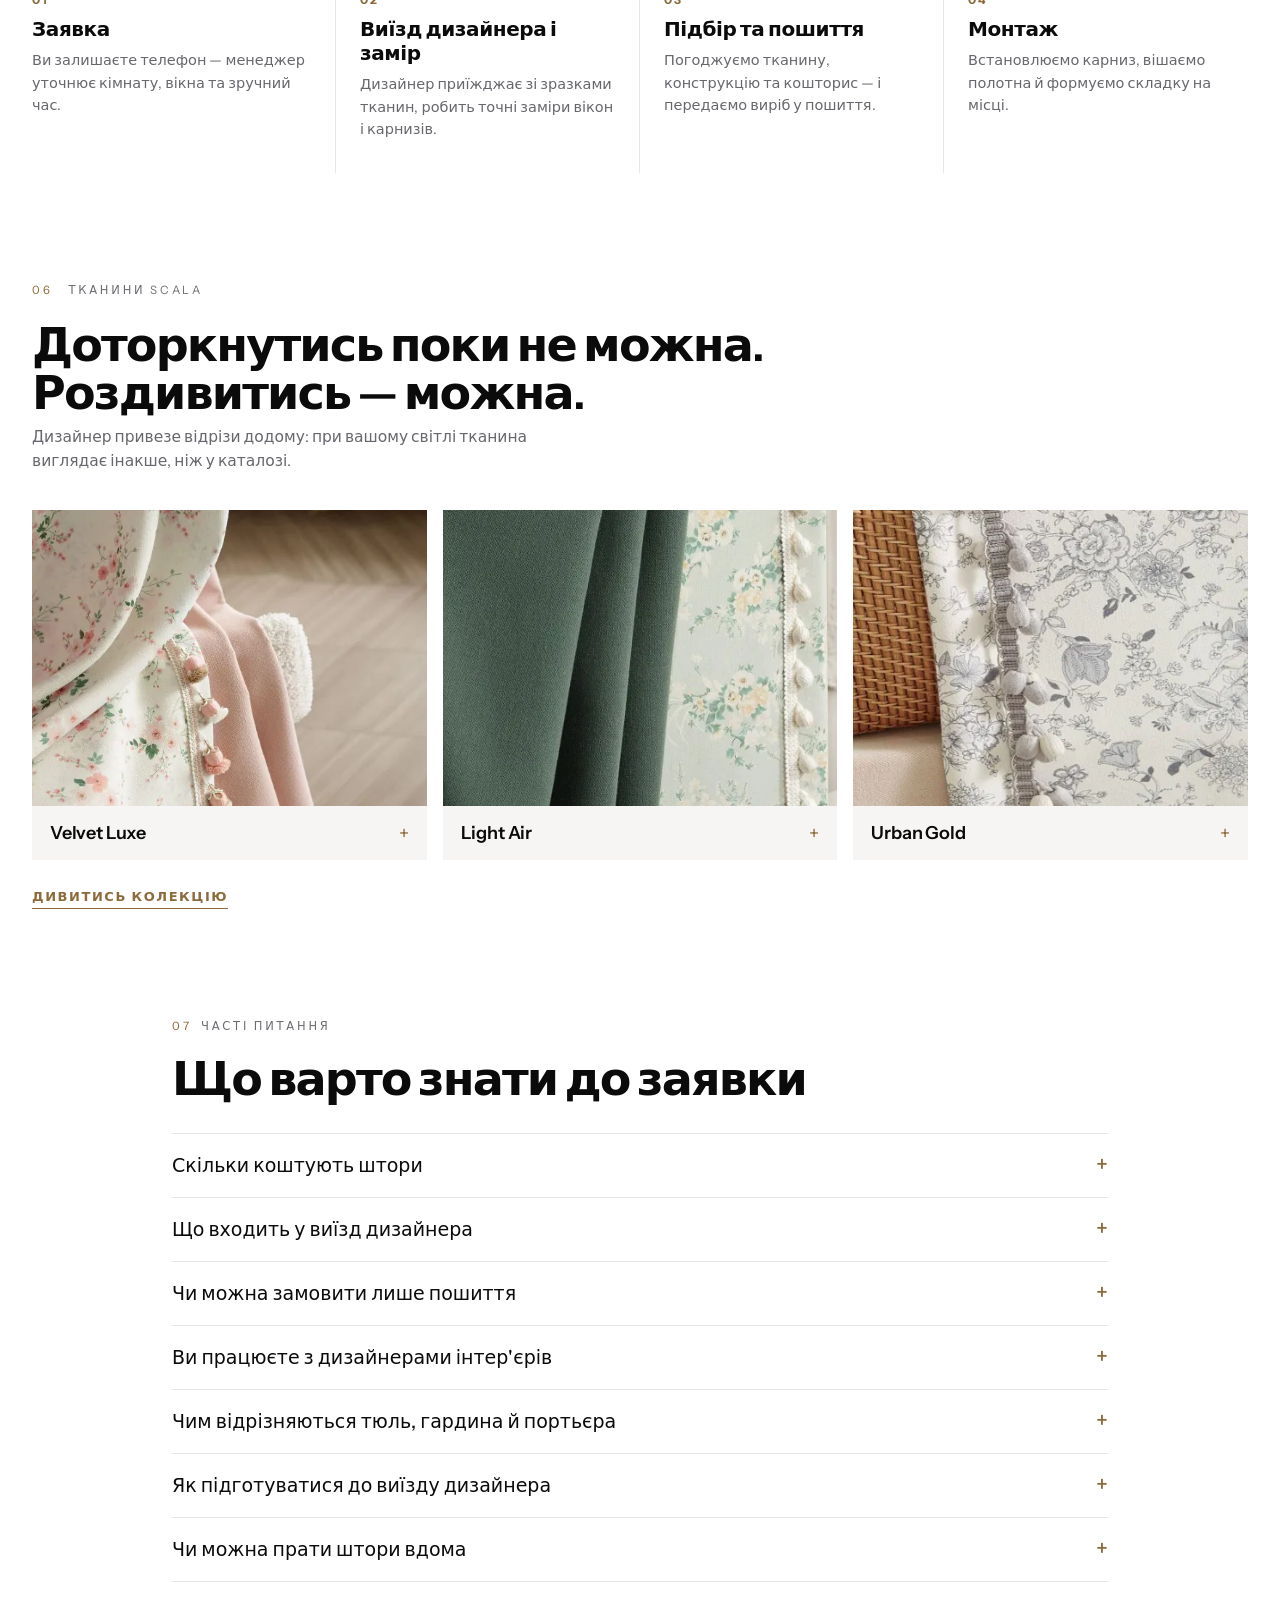
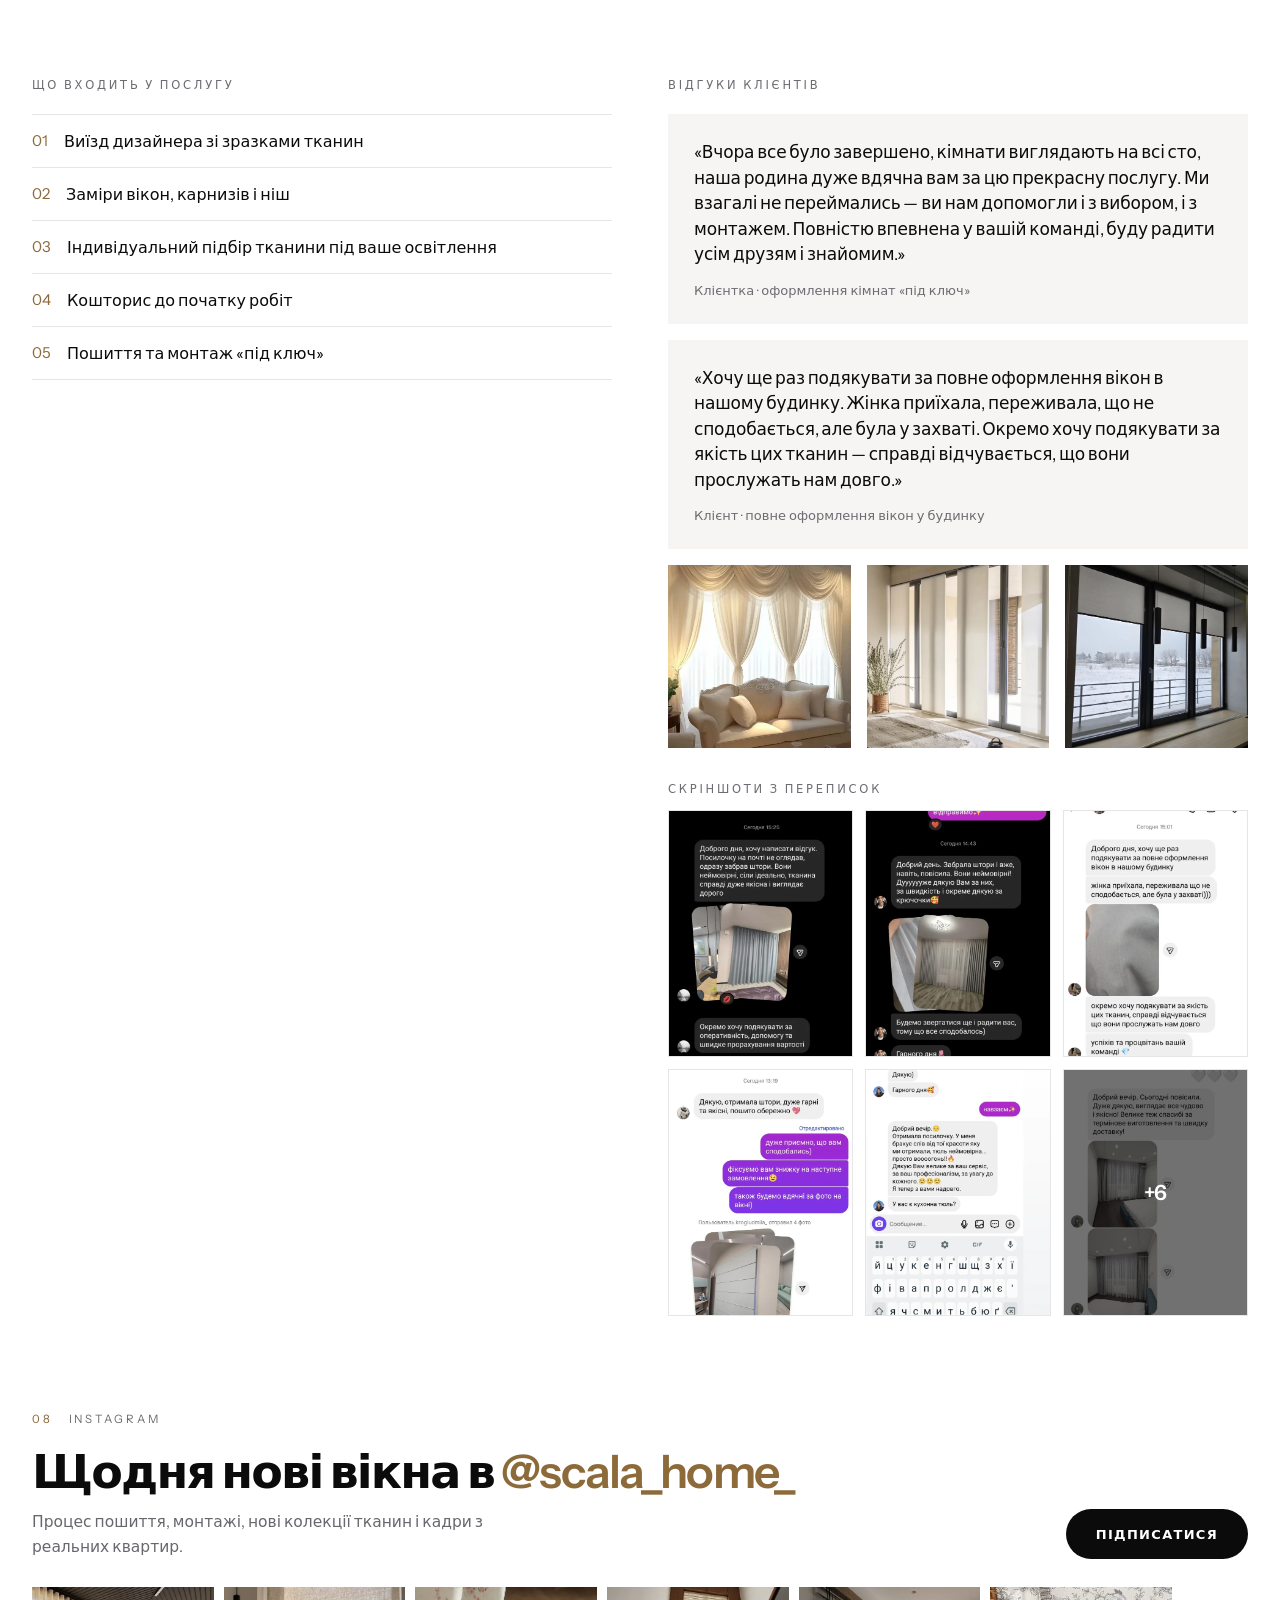
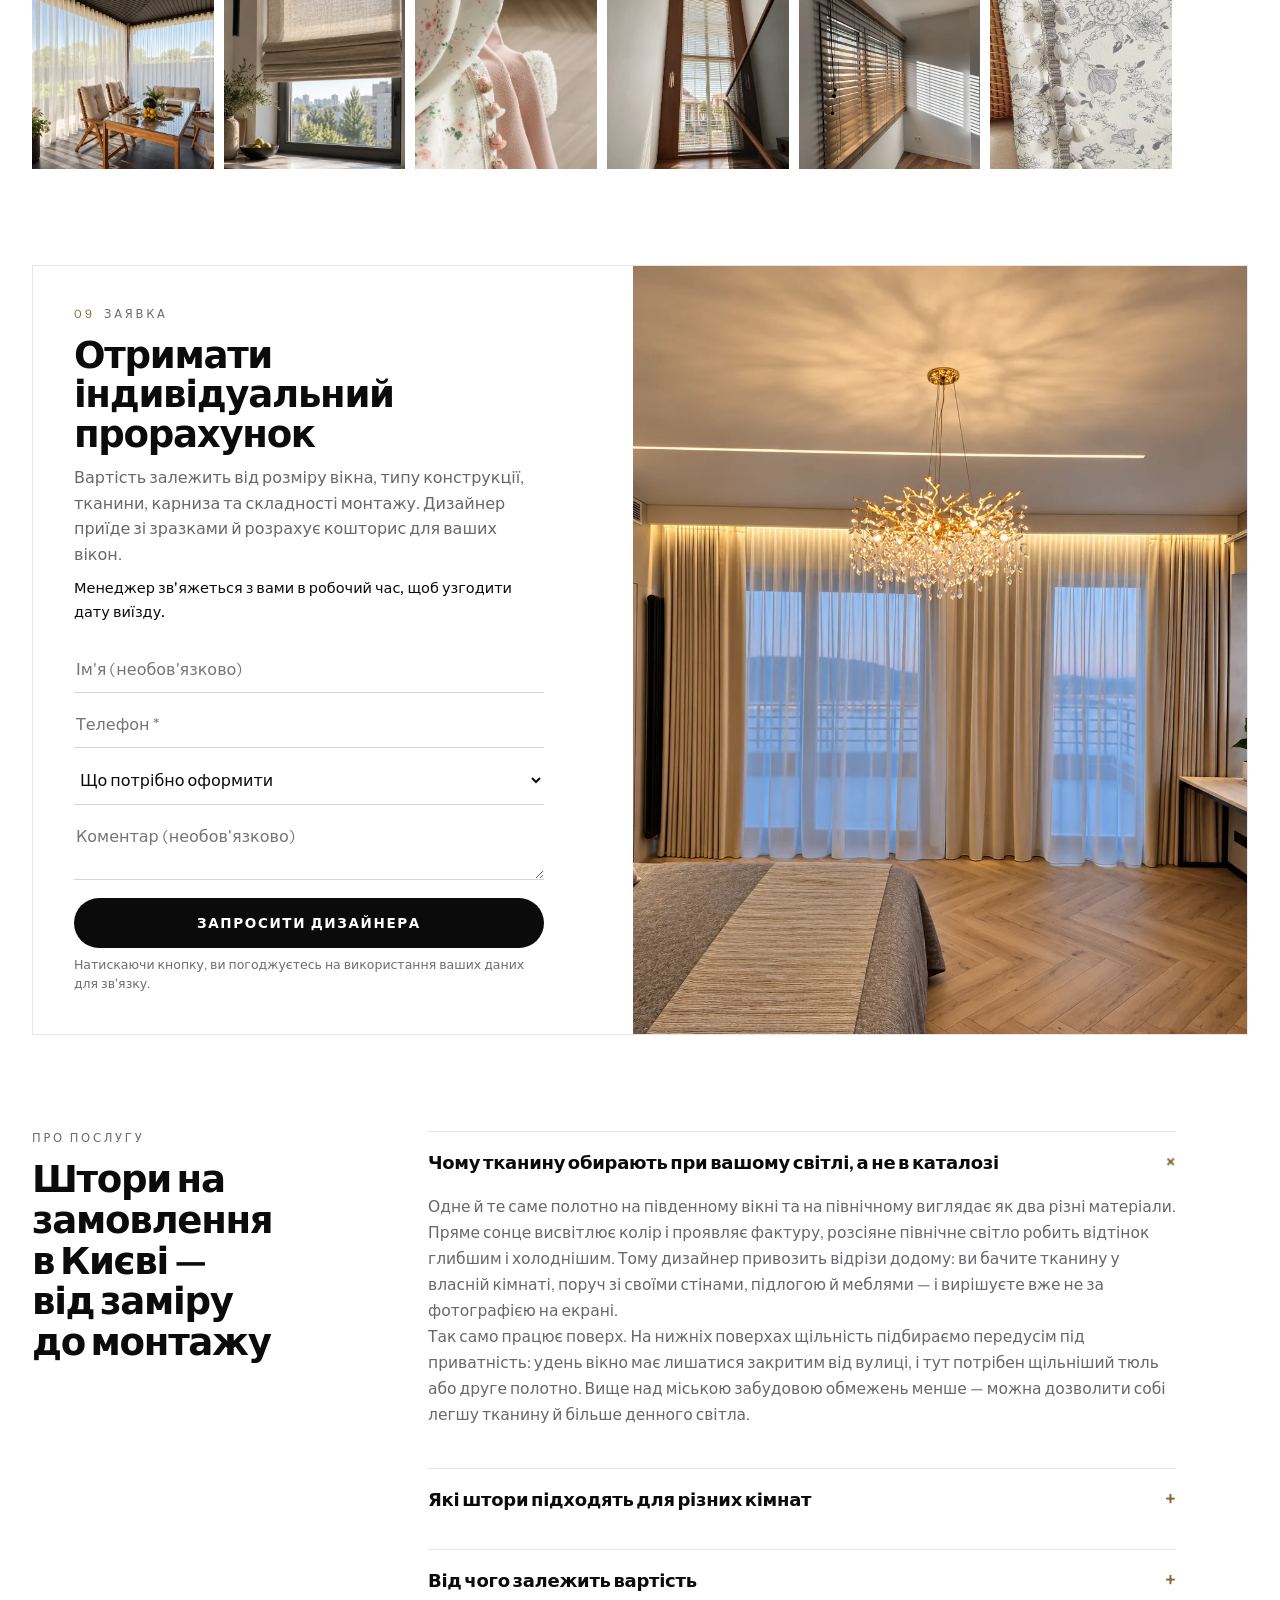
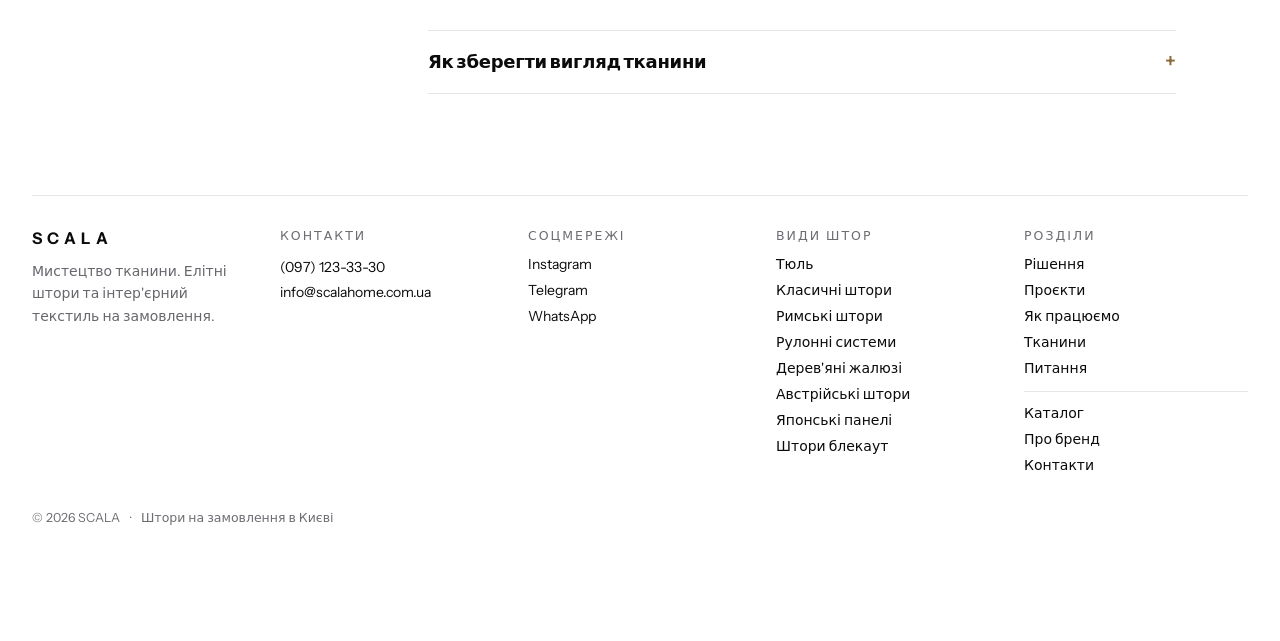
==== commit 398192ee: "Другий відгук — реальна цитата з переписки Заглушку замінено на звернення клієнта, скріншот якого вж" ====
--- a/index.html
+++ b/index.html
@@ -644,8 +644,8 @@
           <div class="review__who">Клієнтка · оформлення кімнат «під ключ»</div>
         </div>
         <div class="review">
-          <div class="review__text">Другий реальний відгук. Найкраще працюють короткі конкретні цитати про роботу дизайнера й результат.</div>
-          <div class="review__who">Ім'я клієнта · кімната</div>
+          <div class="review__text">«Хочу ще раз подякувати за повне оформлення вікон в нашому будинку. Жінка приїхала, переживала, що не сподобається, але була у захваті. Окремо хочу подякувати за якість цих тканин — справді відчувається, що вони прослужать нам довго.»</div>
+          <div class="review__who">Клієнт · повне оформлення вікон у будинку</div>
         </div>
       </div>
 
--- a/assets/css/main.css
+++ b/assets/css/main.css
@@ -765,19 +765,19 @@
   align-items: stretch;
   gap: 0; border: 1px solid var(--c-line);
 }
-.request__pane { padding: clamp(28px, 4vw, 60px); }
+.request__pane { padding: clamp(24px, 3.2vw, 46px); }
 .request__h2 {
   /* Трохи менший за інші H2: колонка тут вужча за секцію, і на 50px
      «Отримати індивідуальний прорахунок» розсипалось на три рядки. */
   font-size: clamp(26px, 2.9vw, 42px); line-height: 1.06; letter-spacing: -.035em;
-  font-weight: 600; margin: 22px 0 0; text-wrap: balance;
+  font-weight: 600; margin: 14px 0 0; text-wrap: balance;
 }
 .request__text {
-  font-size: 16px; line-height: 1.6; color: var(--c-body); margin: 16px 0 0; max-width: 470px;
+  font-size: 16px; line-height: 1.6; color: var(--c-body); margin: 12px 0 0; max-width: 470px;
 }
 .request__note {
   font-size: 14.5px; line-height: 1.6; color: var(--c-ink);
-  margin: 14px 0 0; max-width: 470px; font-weight: 500;
+  margin: 10px 0 0; max-width: 470px; font-weight: 500;
 }
 /*
  * Фото не має задавати висоту блоку — її задає форма ліворуч.
@@ -795,12 +795,12 @@
   width: 100%; height: 100%; object-fit: cover;
 }
 
-.form { display: grid; gap: 10px; margin-top: 30px; max-width: 470px; }
+.form { display: grid; gap: 8px; margin-top: 22px; max-width: 470px; }
 .form input,
 .form select,
 .form textarea {
   border: none; border-bottom: 1px solid var(--c-line-input);
-  padding: 16px 2px; font-size: 16px; outline: none; background: transparent;
+  padding: 13px 2px; font-size: 16px; outline: none; background: transparent;
   color: var(--c-ink); border-radius: 0;
 }
 .form textarea { resize: vertical; }
@@ -808,8 +808,8 @@
 .form select:focus,
 .form textarea:focus { border-bottom-color: var(--c-ink); }
 .form button[type="submit"] {
-  margin-top: 14px; background: var(--c-ink); color: #fff; border: none;
-  border-radius: var(--radius-pill); padding: 19px;
+  margin-top: 10px; background: var(--c-ink); color: #fff; border: none;
+  border-radius: var(--radius-pill); padding: 17px;
   font-size: 13.5px; letter-spacing: .12em; text-transform: uppercase; font-weight: 700;
   cursor: pointer; transition: background-color .3s ease;
 }
@@ -817,6 +817,26 @@
 .form button[type="submit"][disabled] { opacity: .55; cursor: default; }
 .form__consent { font-size: 12.5px; color: var(--c-meta); line-height: 1.5; }
 .form__error { font-size: 13.5px; color: #B3261E; line-height: 1.5; }
+.form__error:empty { display: none; }
+
+/*
+ * Ноутбук з невисоким вікном. Блок заявки — єдиний на сайті, який має
+ * сенс тільки цілком: побачити форму й не побачити кнопку — це втрачена
+ * заявка. Тому на низьких екранах він стискається ще на крок.
+ * Ширину не чіпаємо: на телефоні колонки й так одна під одною.
+ */
+@media (min-width: 761px) and (max-height: 860px) {
+  .request__pane { padding: clamp(22px, 2.6vw, 34px); }
+  .request__h2 { font-size: clamp(24px, 2.4vw, 34px); margin-top: 10px; }
+  .request__text { margin-top: 10px; font-size: 15px; }
+  .request__note { margin-top: 8px; font-size: 14px; }
+  .form { margin-top: 16px; gap: 6px; }
+  .form input,
+  .form select,
+  .form textarea { padding: 11px 2px; font-size: 15.5px; }
+  .form textarea { rows: 2; min-height: 0; }
+  .form button[type="submit"] { margin-top: 8px; padding: 15px; }
+}
 
 /* Honeypot — прихований від людей, видимий ботам */
 .form__hp {
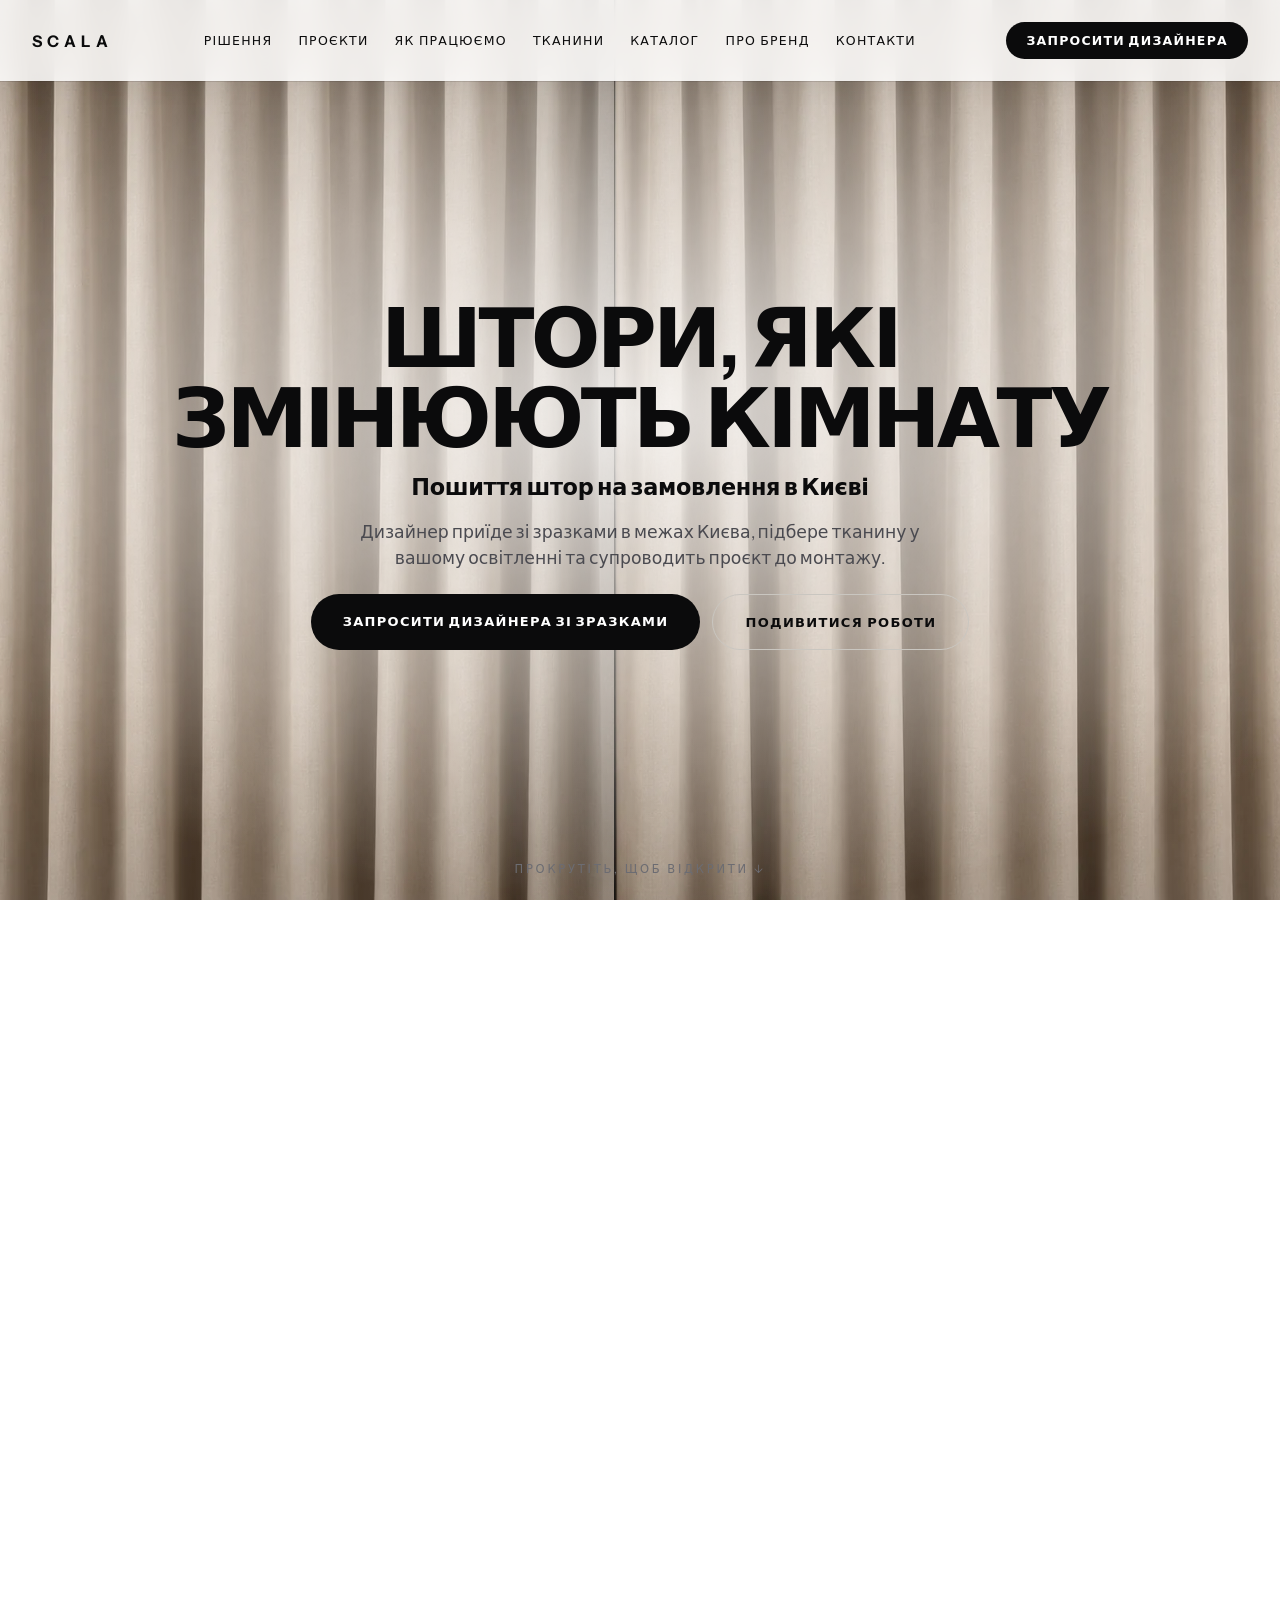
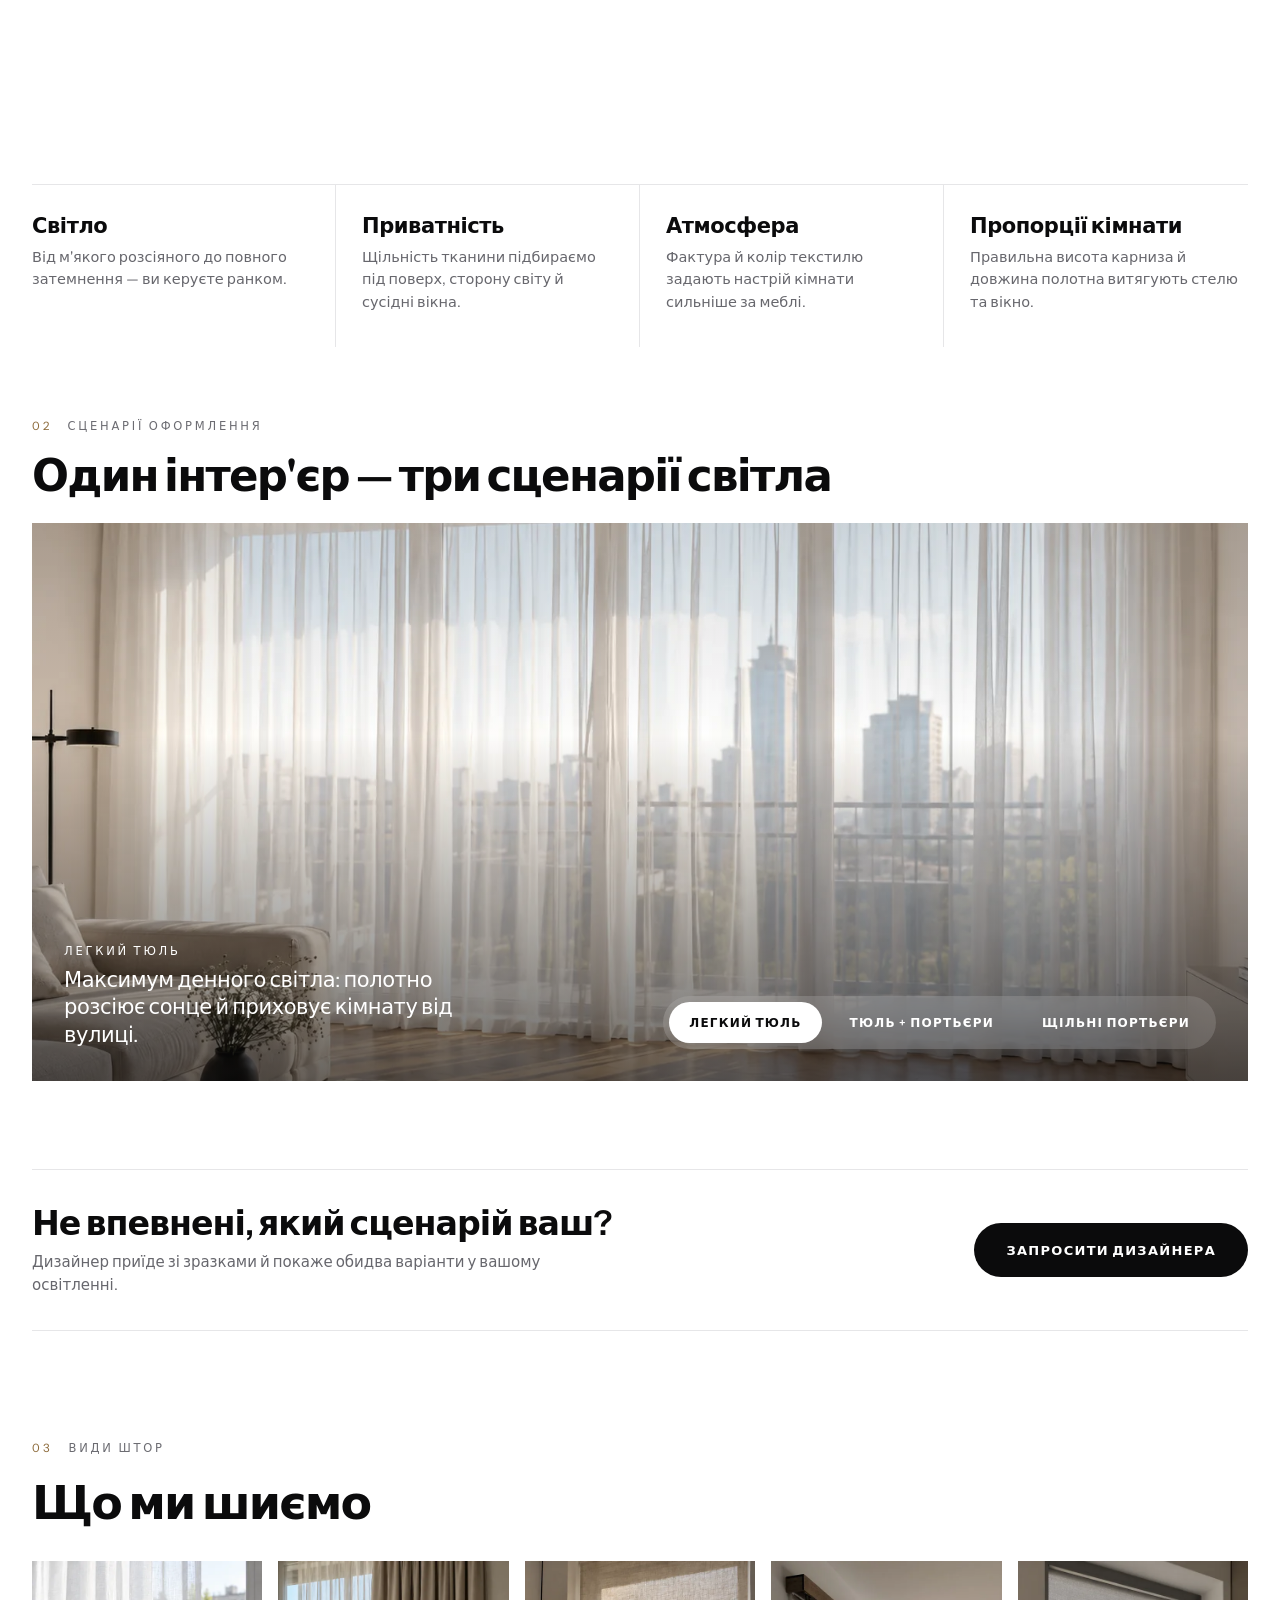
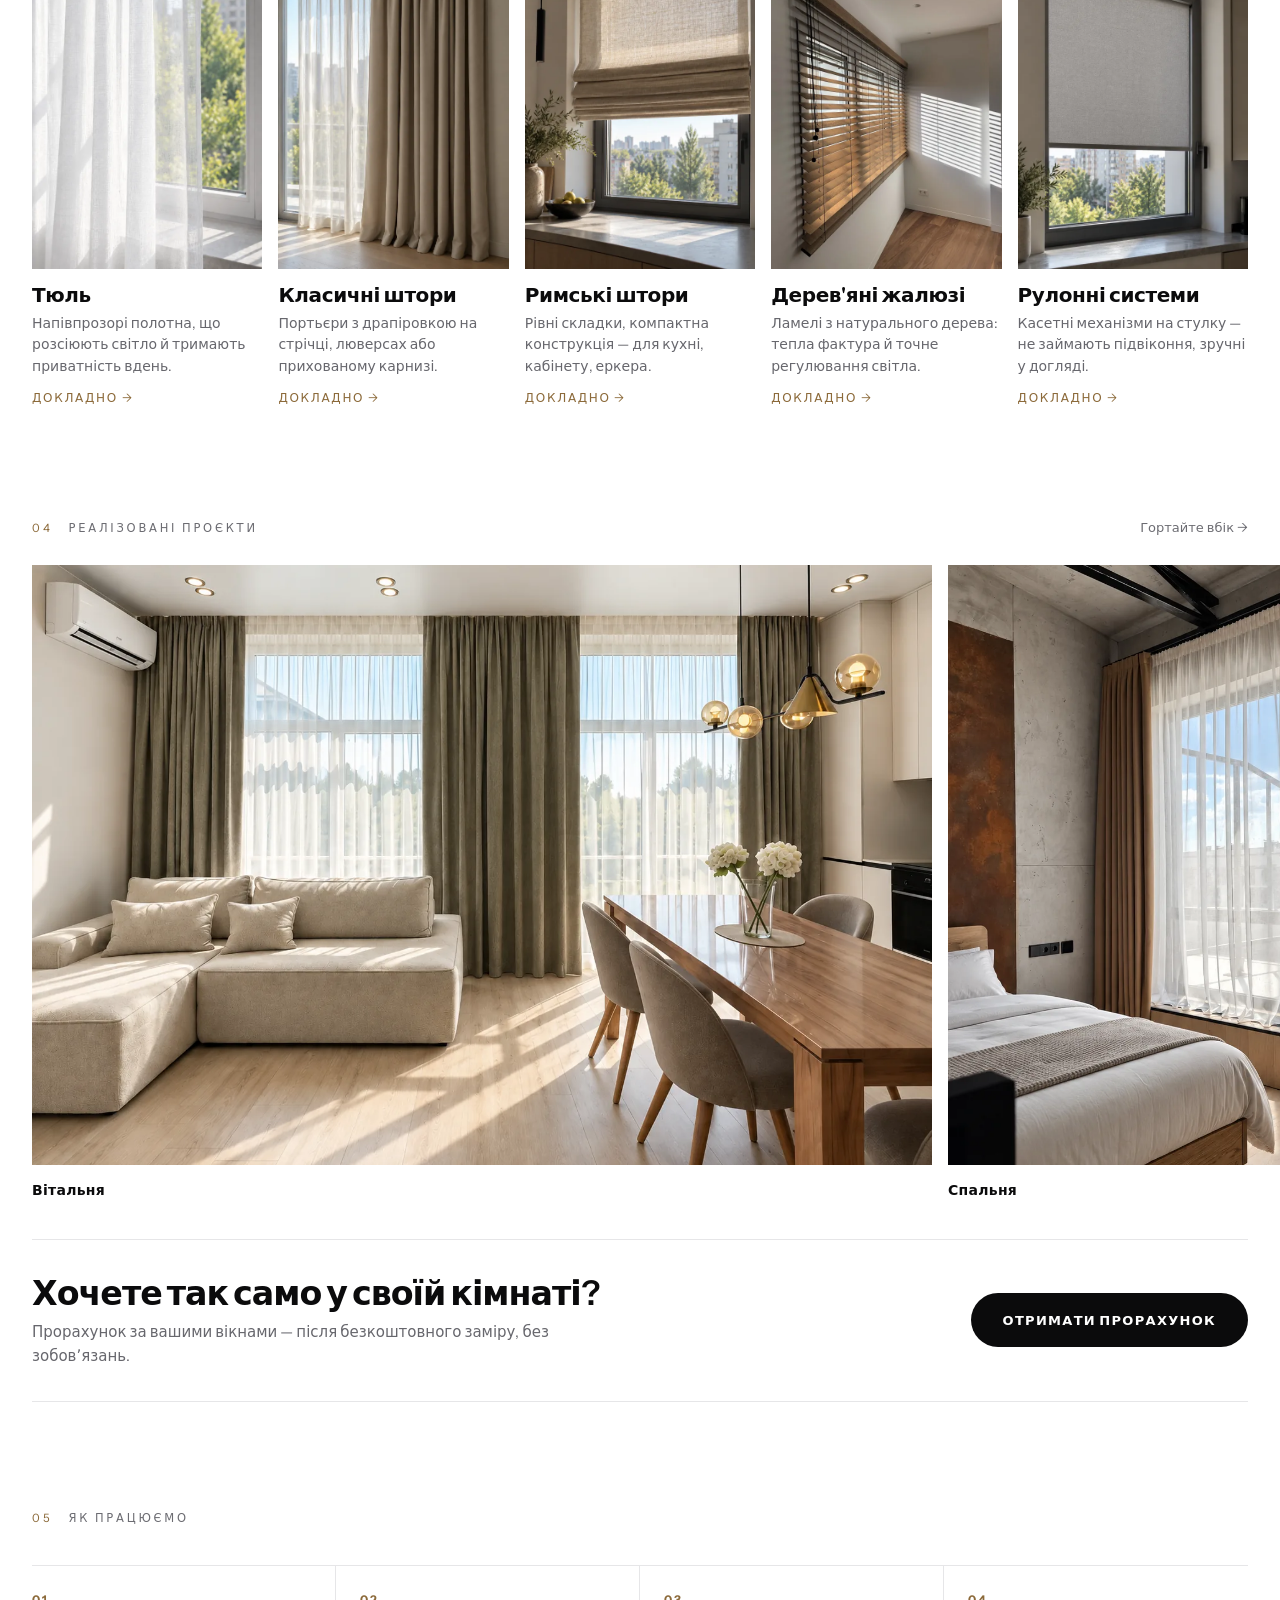
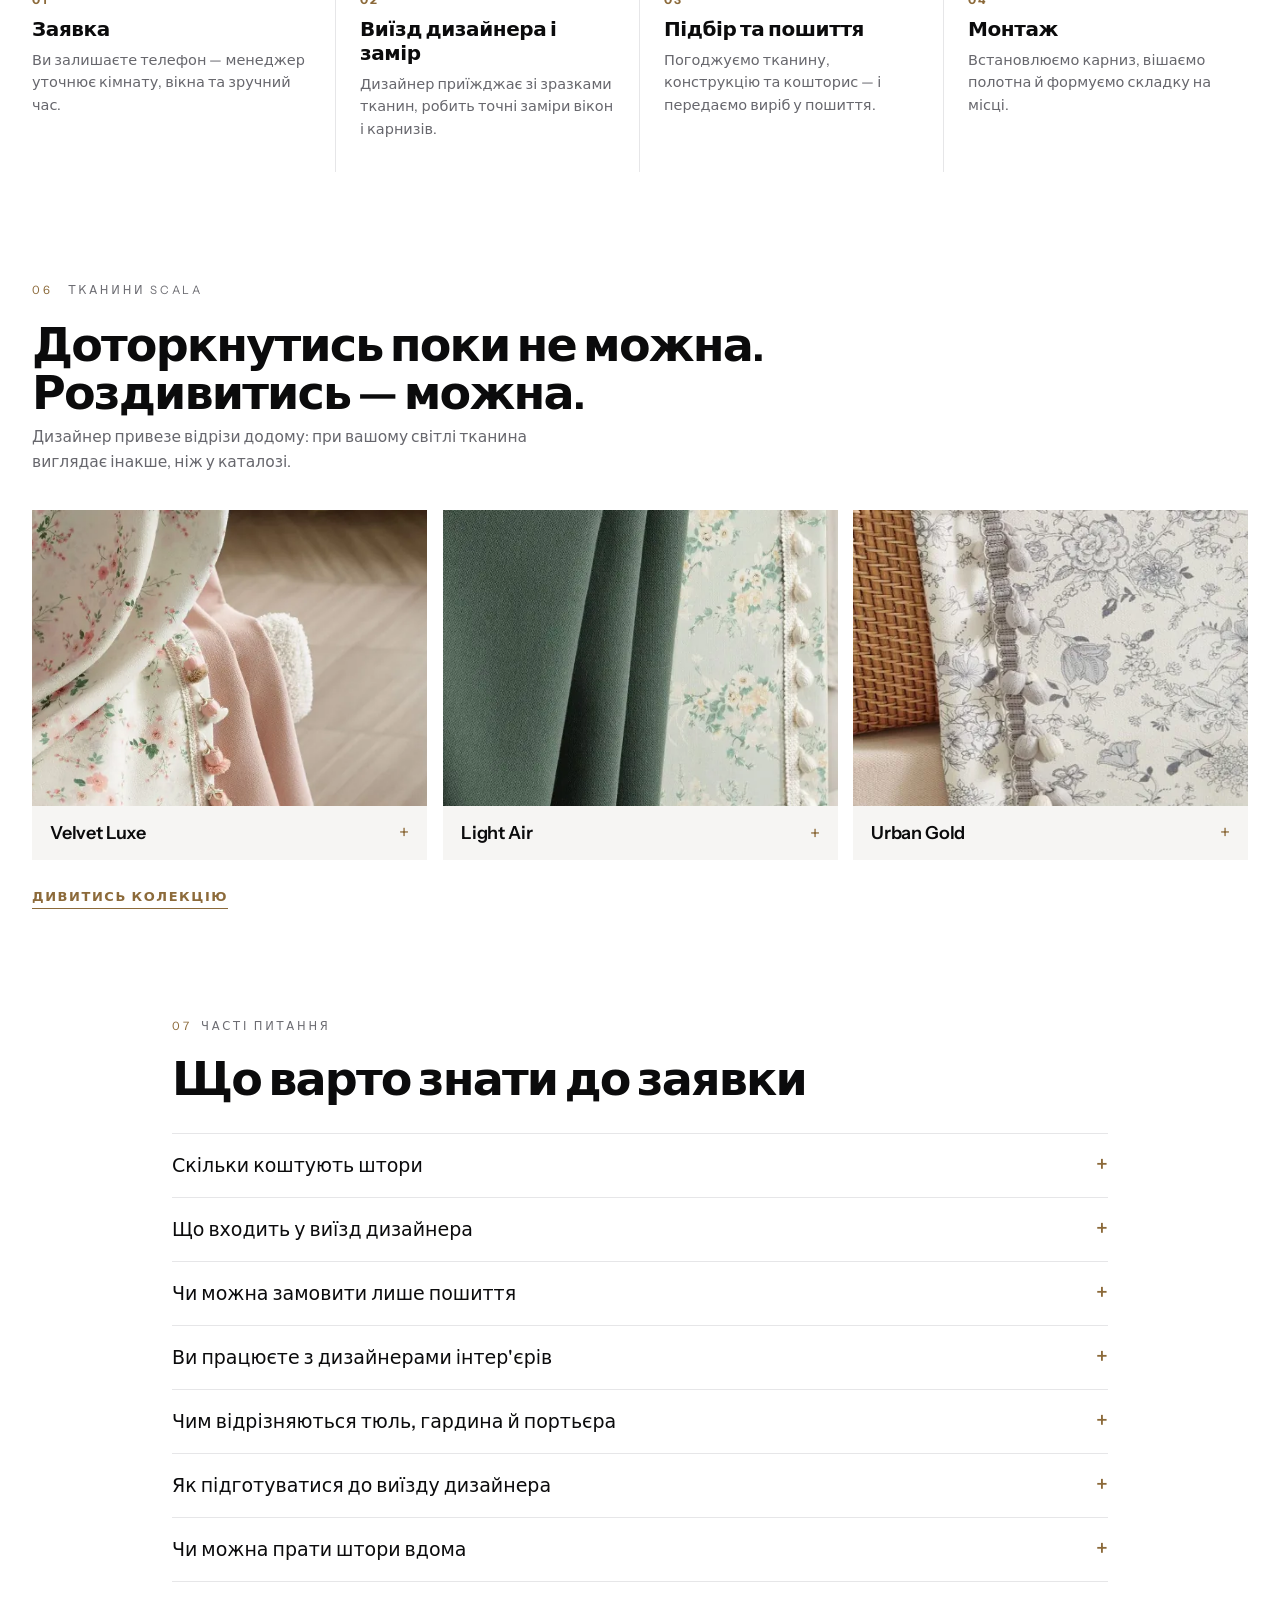
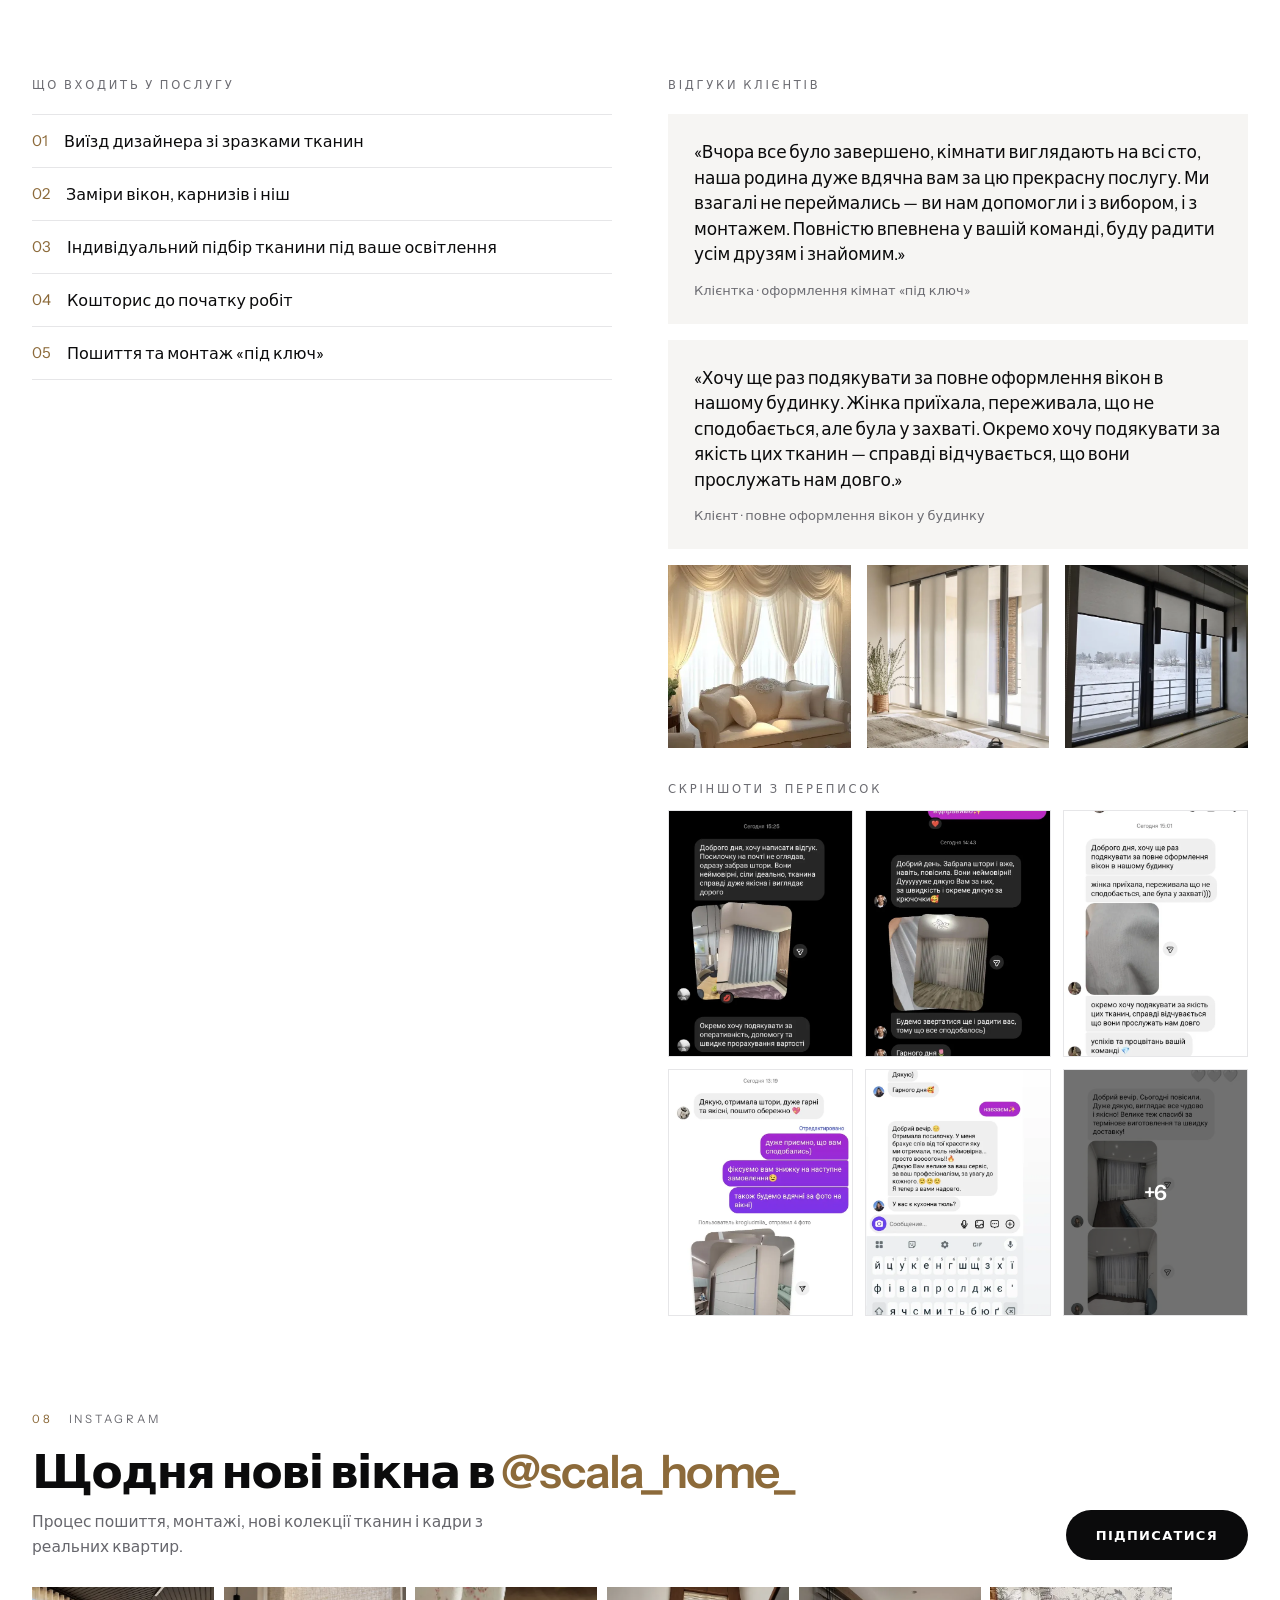
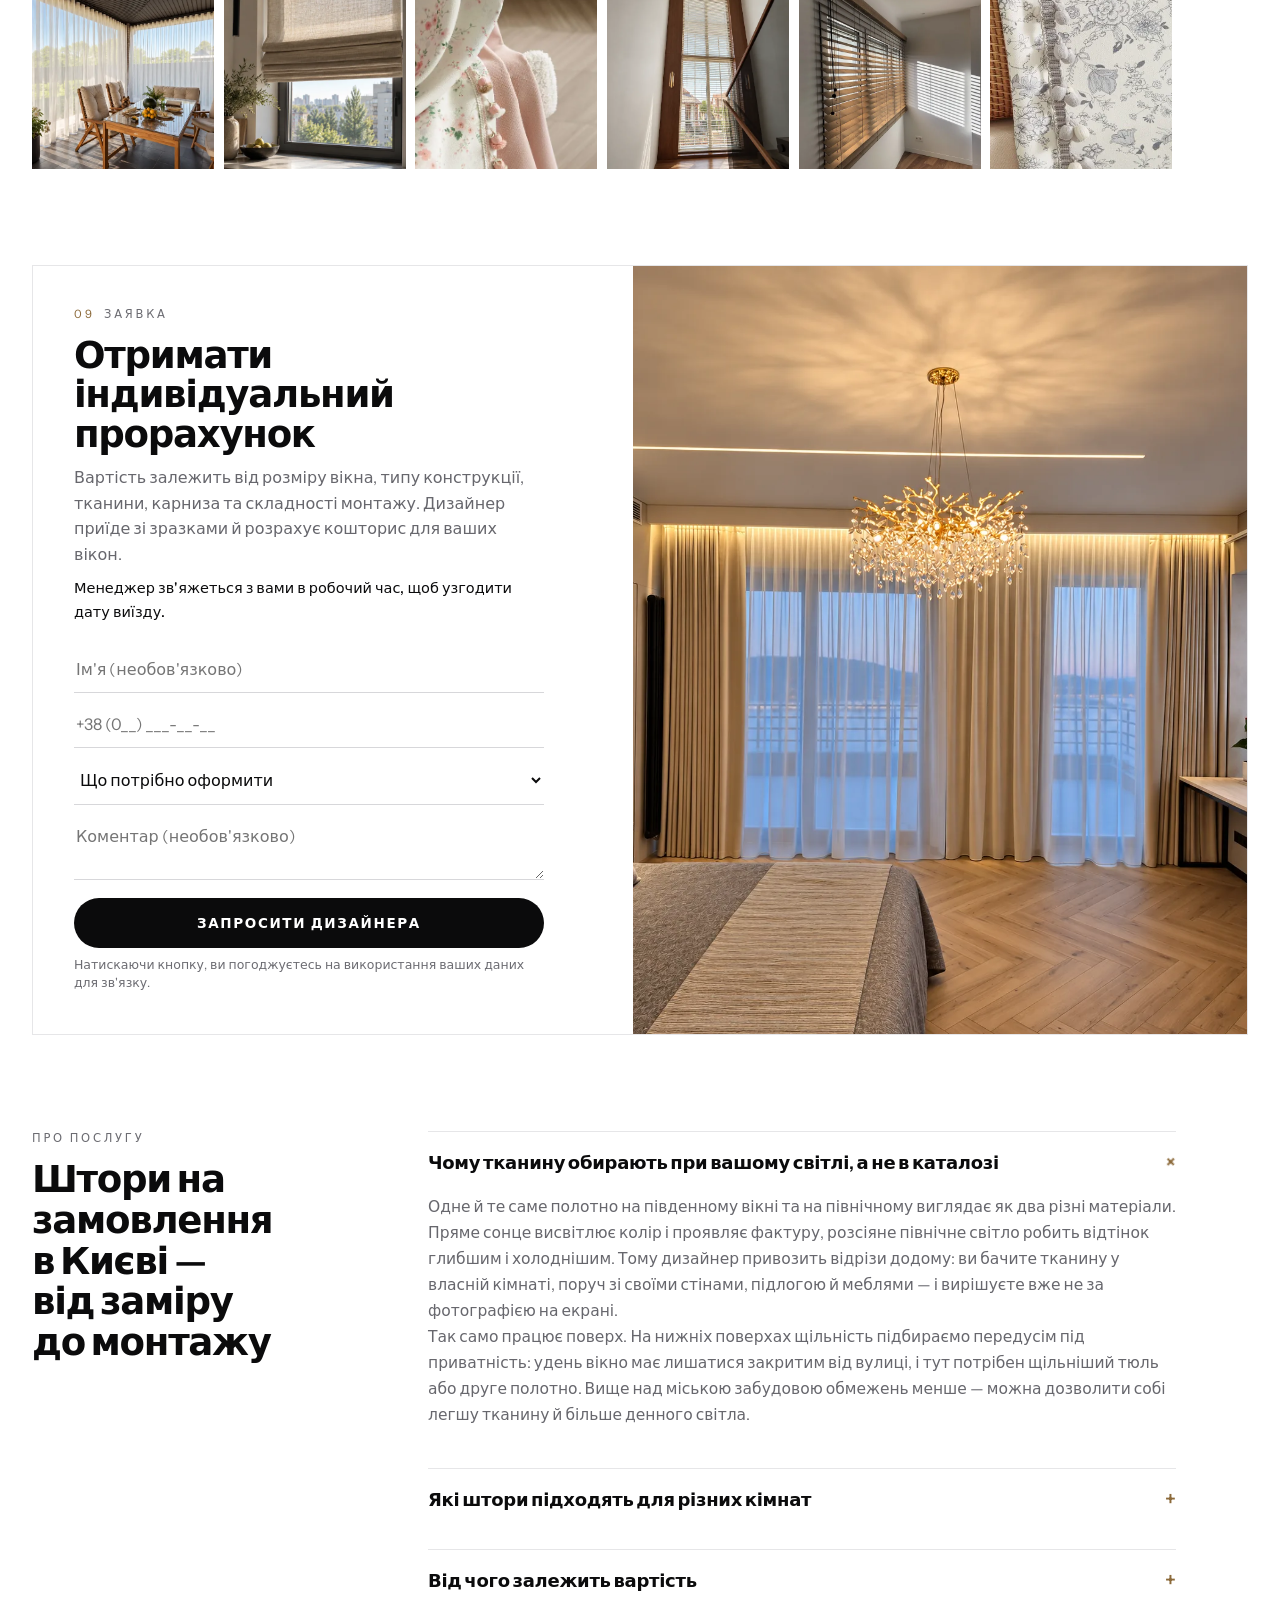
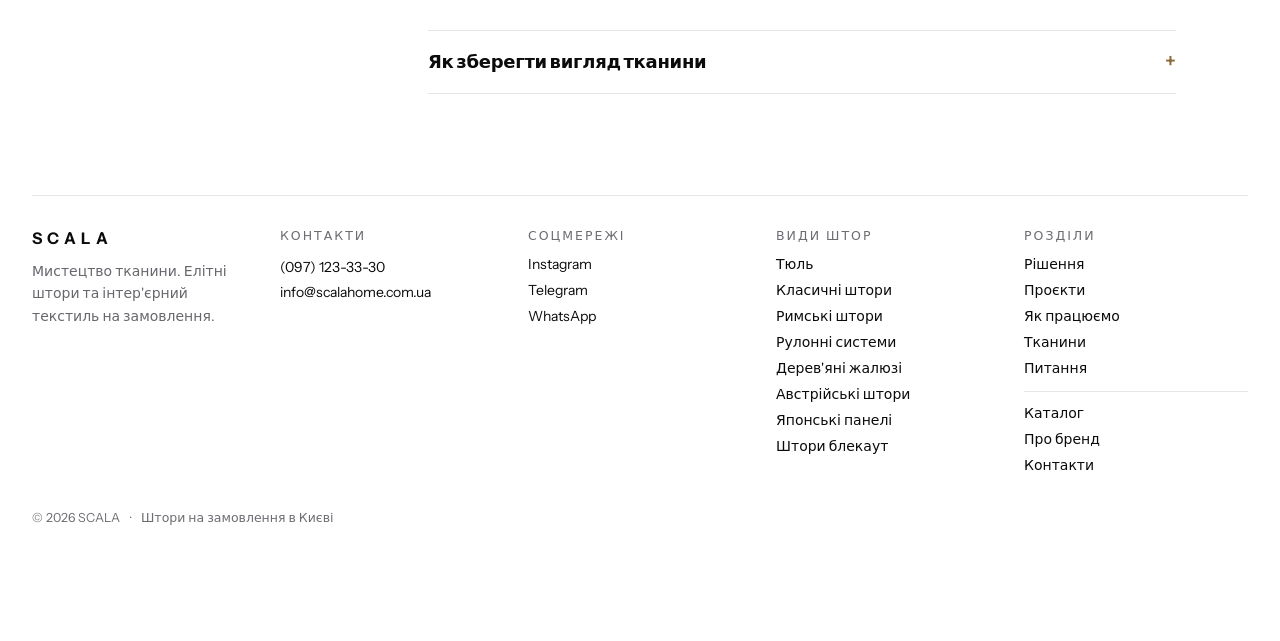
==== commit a18439d1: "Маска номера телефону +38 (0XX) XXX-XX-XX; форма ховається після відправки Маска на полі: людина наб" ====
--- a/index.html
+++ b/index.html
@@ -794,7 +794,7 @@
         <input id="lead-name" name="name" placeholder="Ім'я (необов'язково)" autocomplete="given-name" />
 
         <label class="visually-hidden" for="lead-phone">Телефон</label>
-        <input id="lead-phone" name="phone" type="tel" required placeholder="Телефон *" autocomplete="tel" />
+        <input id="lead-phone" name="phone" type="tel" required placeholder="+38 (0__) ___-__-__" inputmode="tel" autocomplete="tel" />
 
         <label class="visually-hidden" for="lead-need">Що потрібно оформити</label>
         <select id="lead-need" name="need">
@@ -978,7 +978,7 @@
       <input id="m-lead-name" name="name" placeholder="Імʼя (необовʼязково)" autocomplete="given-name" />
 
       <label class="visually-hidden" for="m-lead-phone">Телефон</label>
-      <input id="m-lead-phone" name="phone" type="tel" required placeholder="Телефон *" autocomplete="tel" />
+      <input id="m-lead-phone" name="phone" type="tel" required placeholder="+38 (0__) ___-__-__" inputmode="tel" autocomplete="tel" />
 
       <label class="visually-hidden" for="m-lead-need">Що потрібно оформити</label>
       <select id="m-lead-need" name="need">
--- a/assets/css/main.css
+++ b/assets/css/main.css
@@ -796,6 +796,9 @@
 }
 
 .form { display: grid; gap: 8px; margin-top: 22px; max-width: 470px; }
+/* display: grid перебиває [hidden] з таблиці браузера: після «Заявку
+   прийнято» форма з кнопкою «Надсилаємо…» лишалась на екрані. */
+.form[hidden] { display: none; }
 .form input,
 .form select,
 .form textarea {
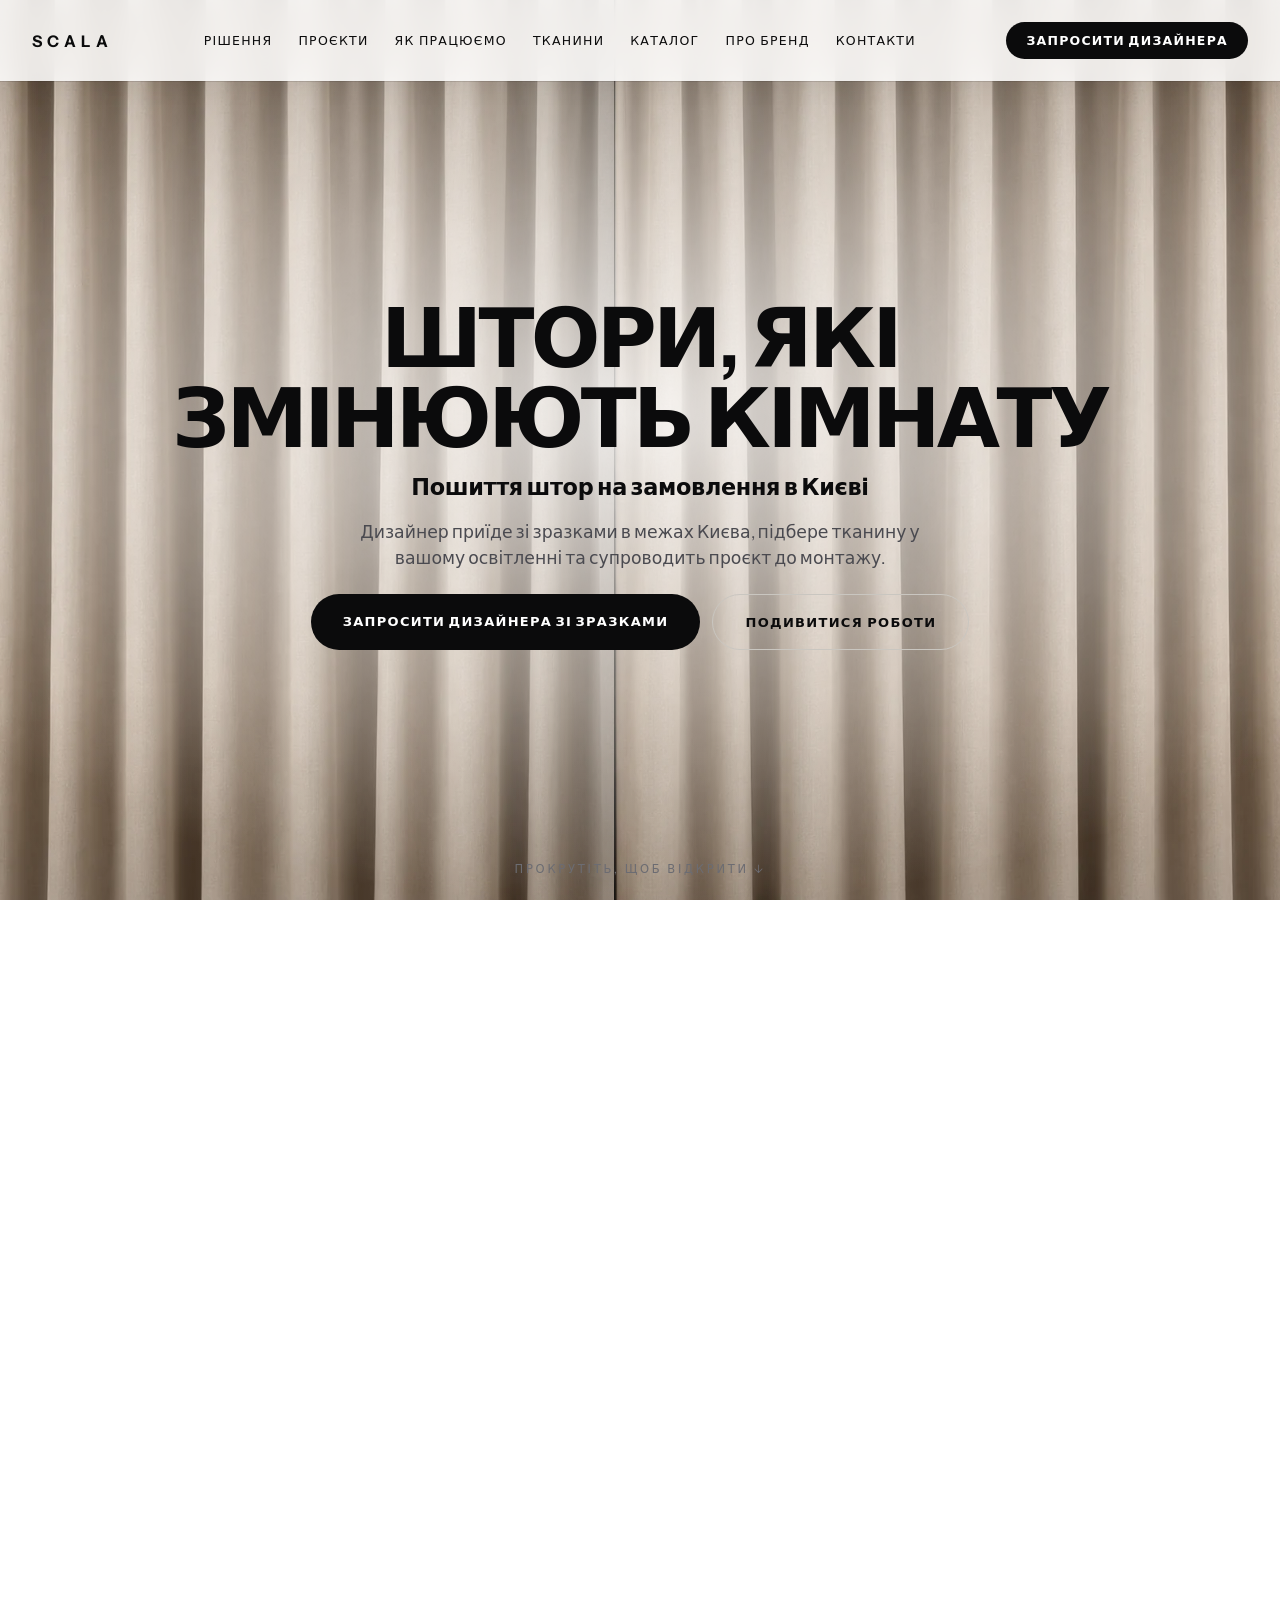
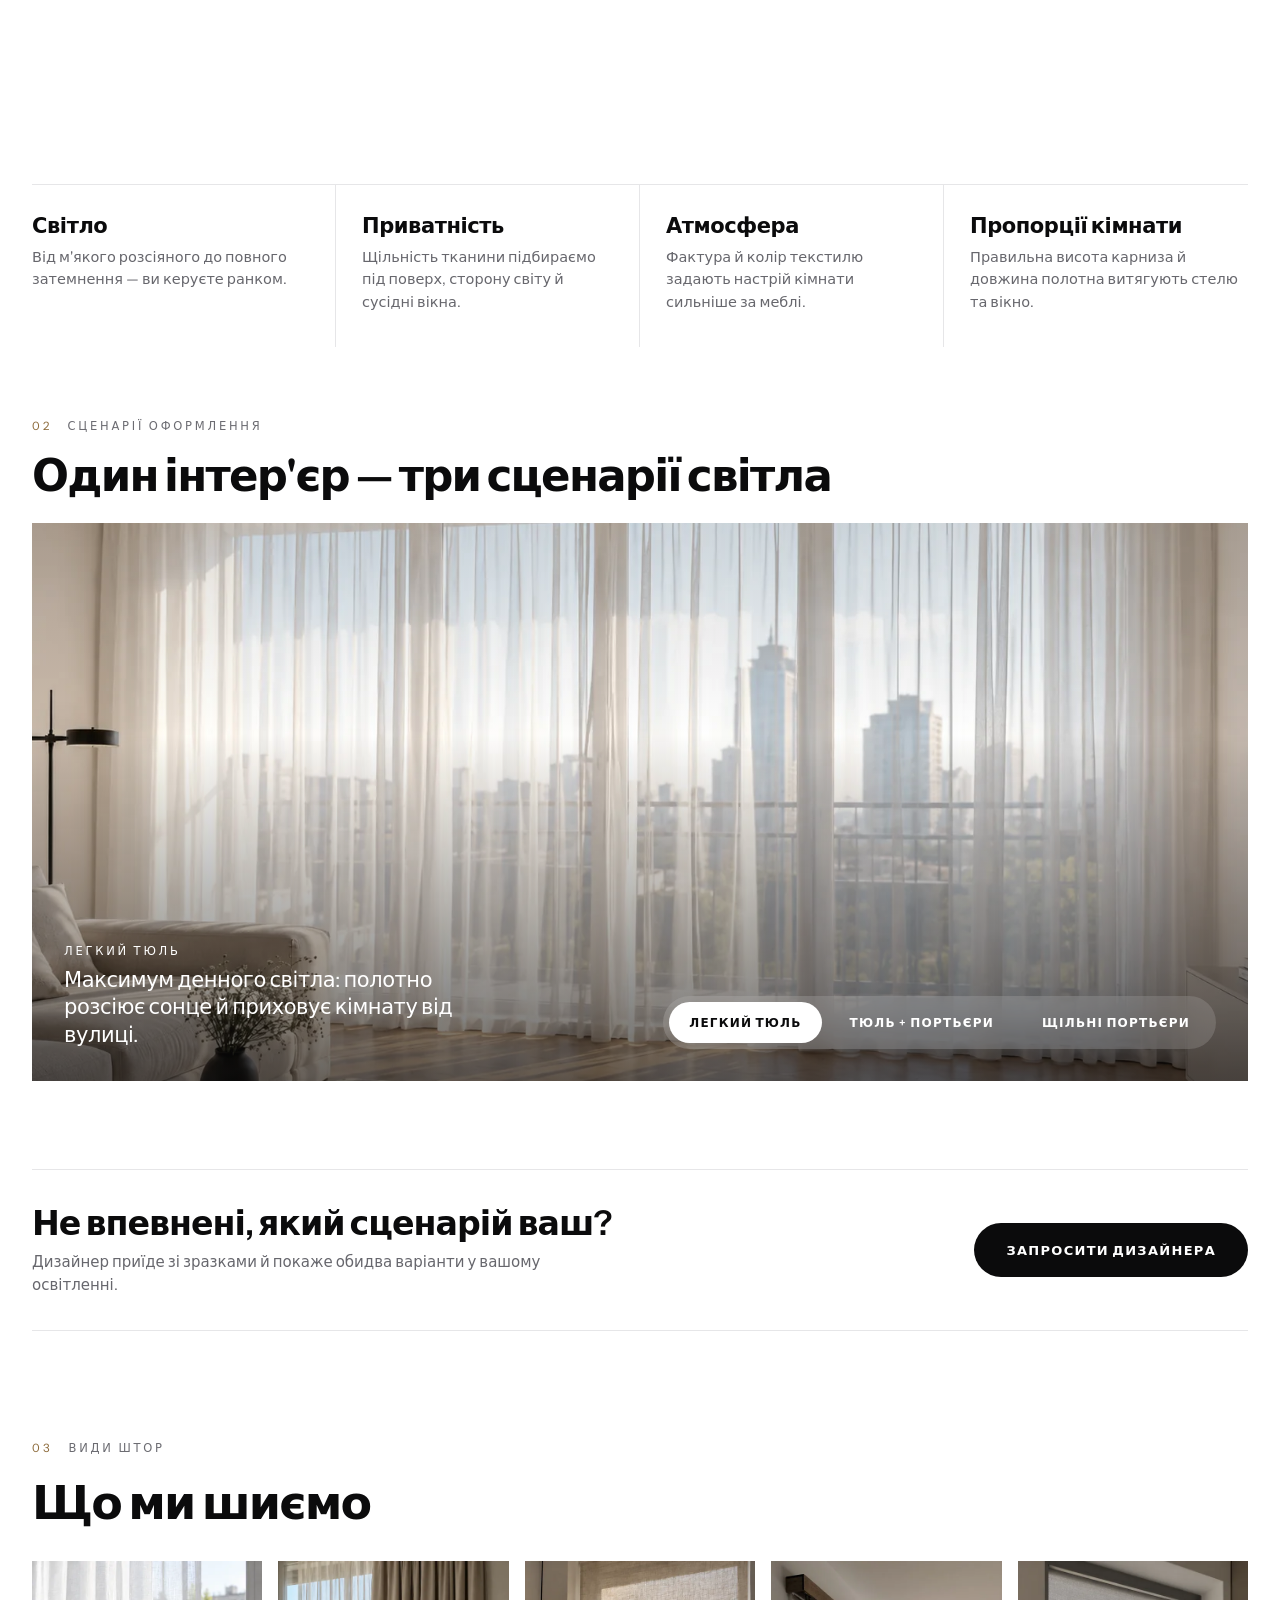
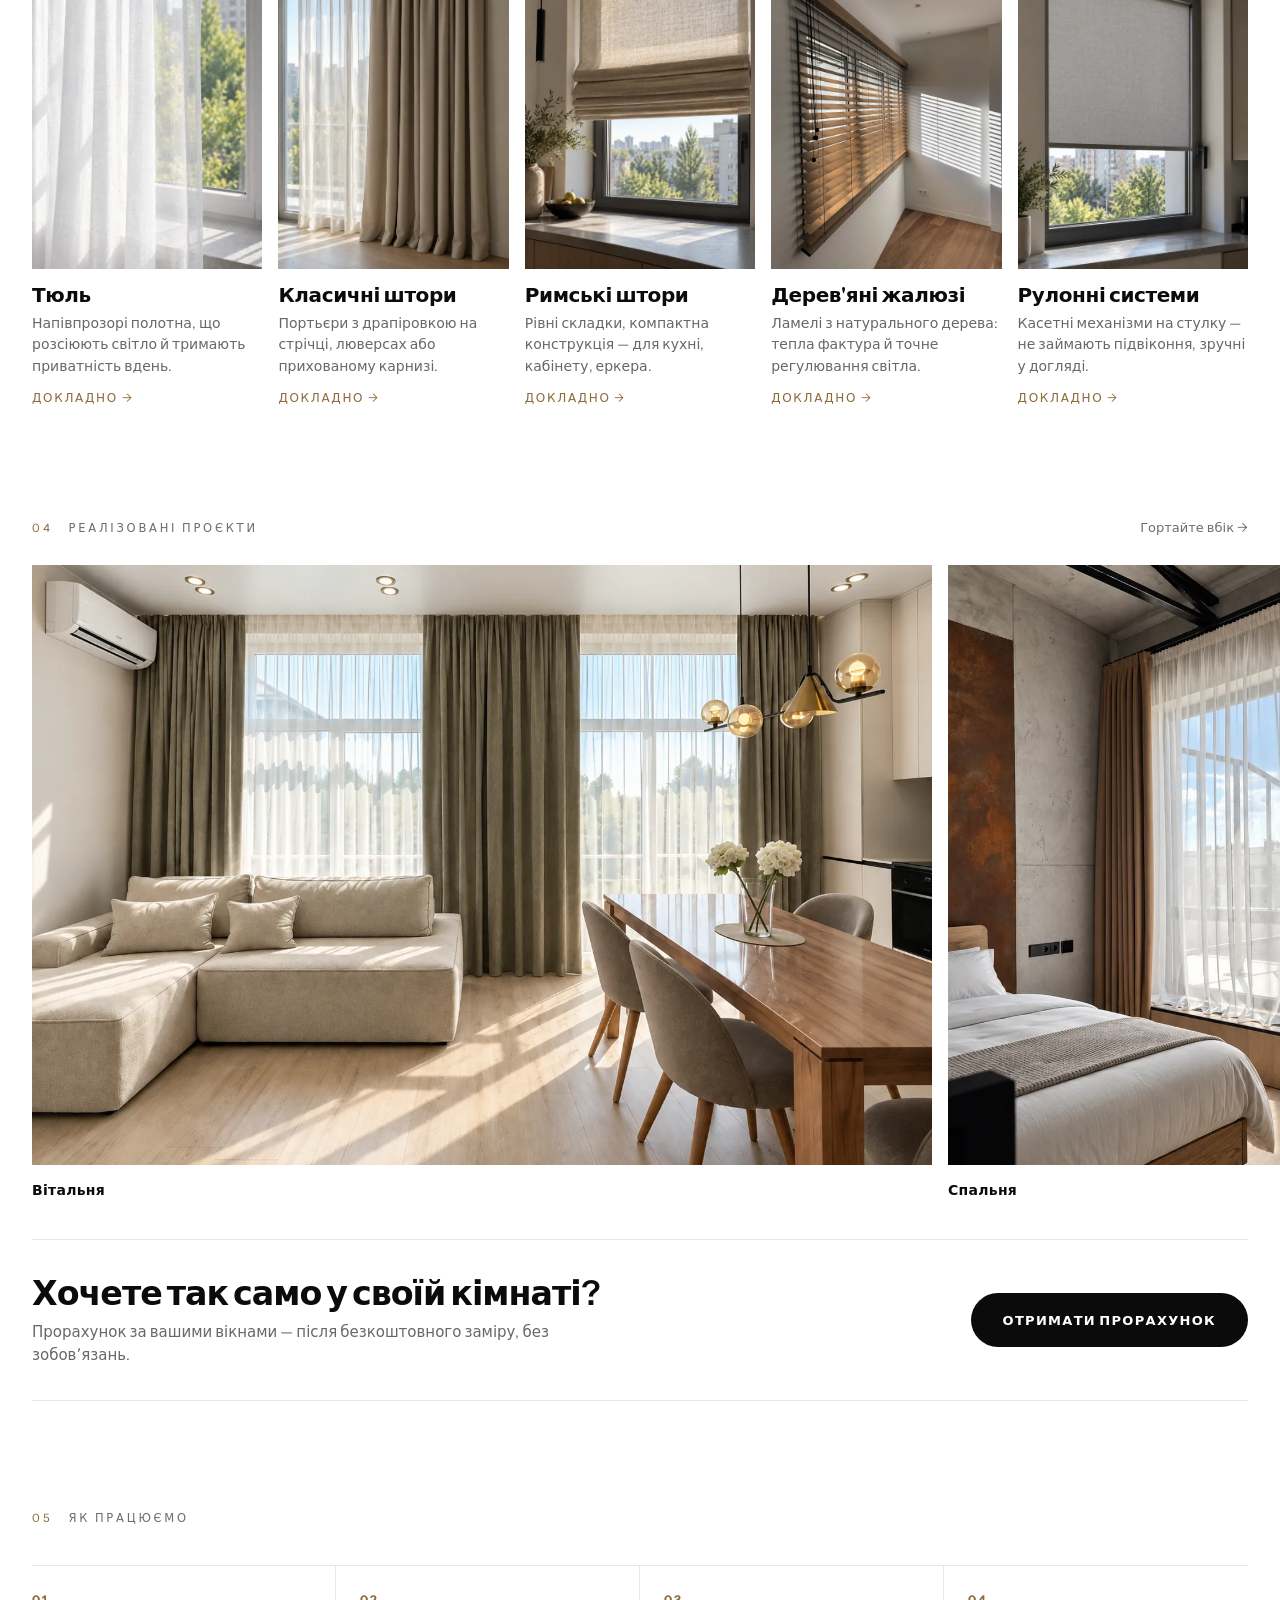
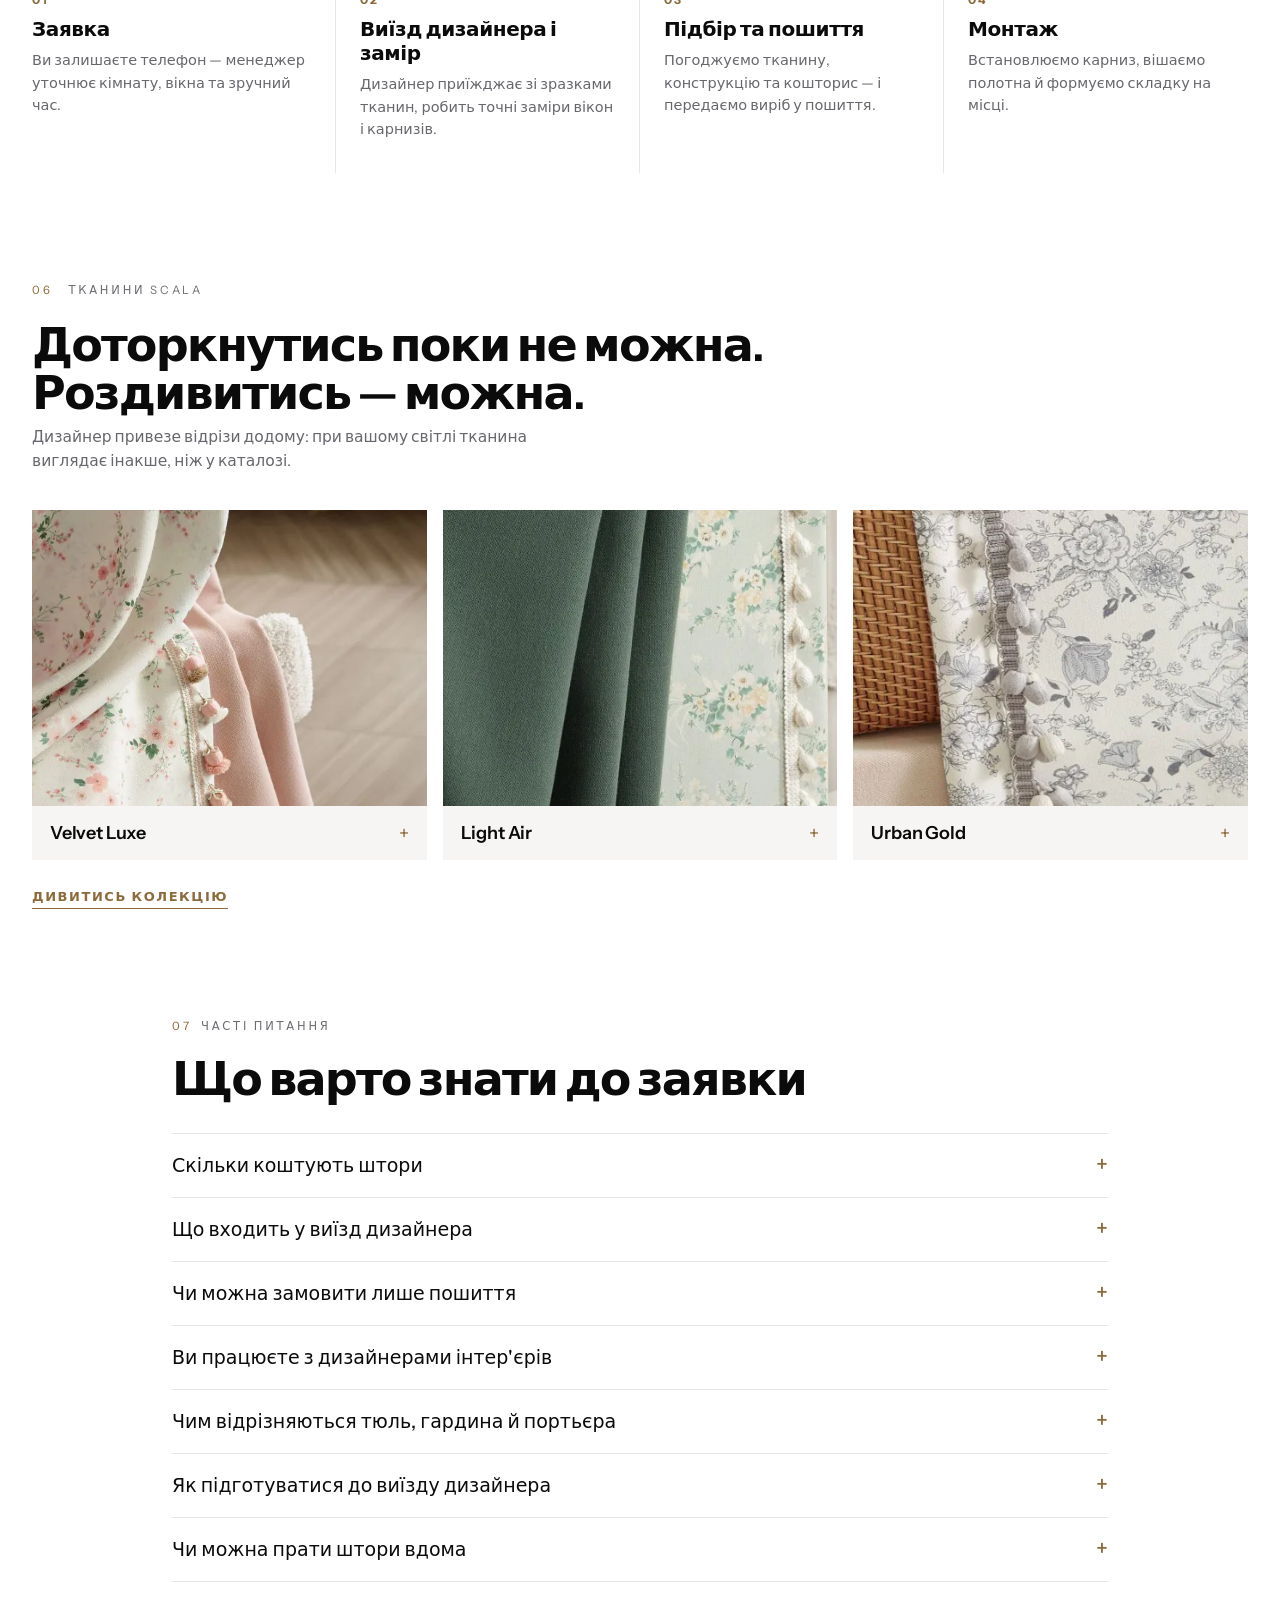
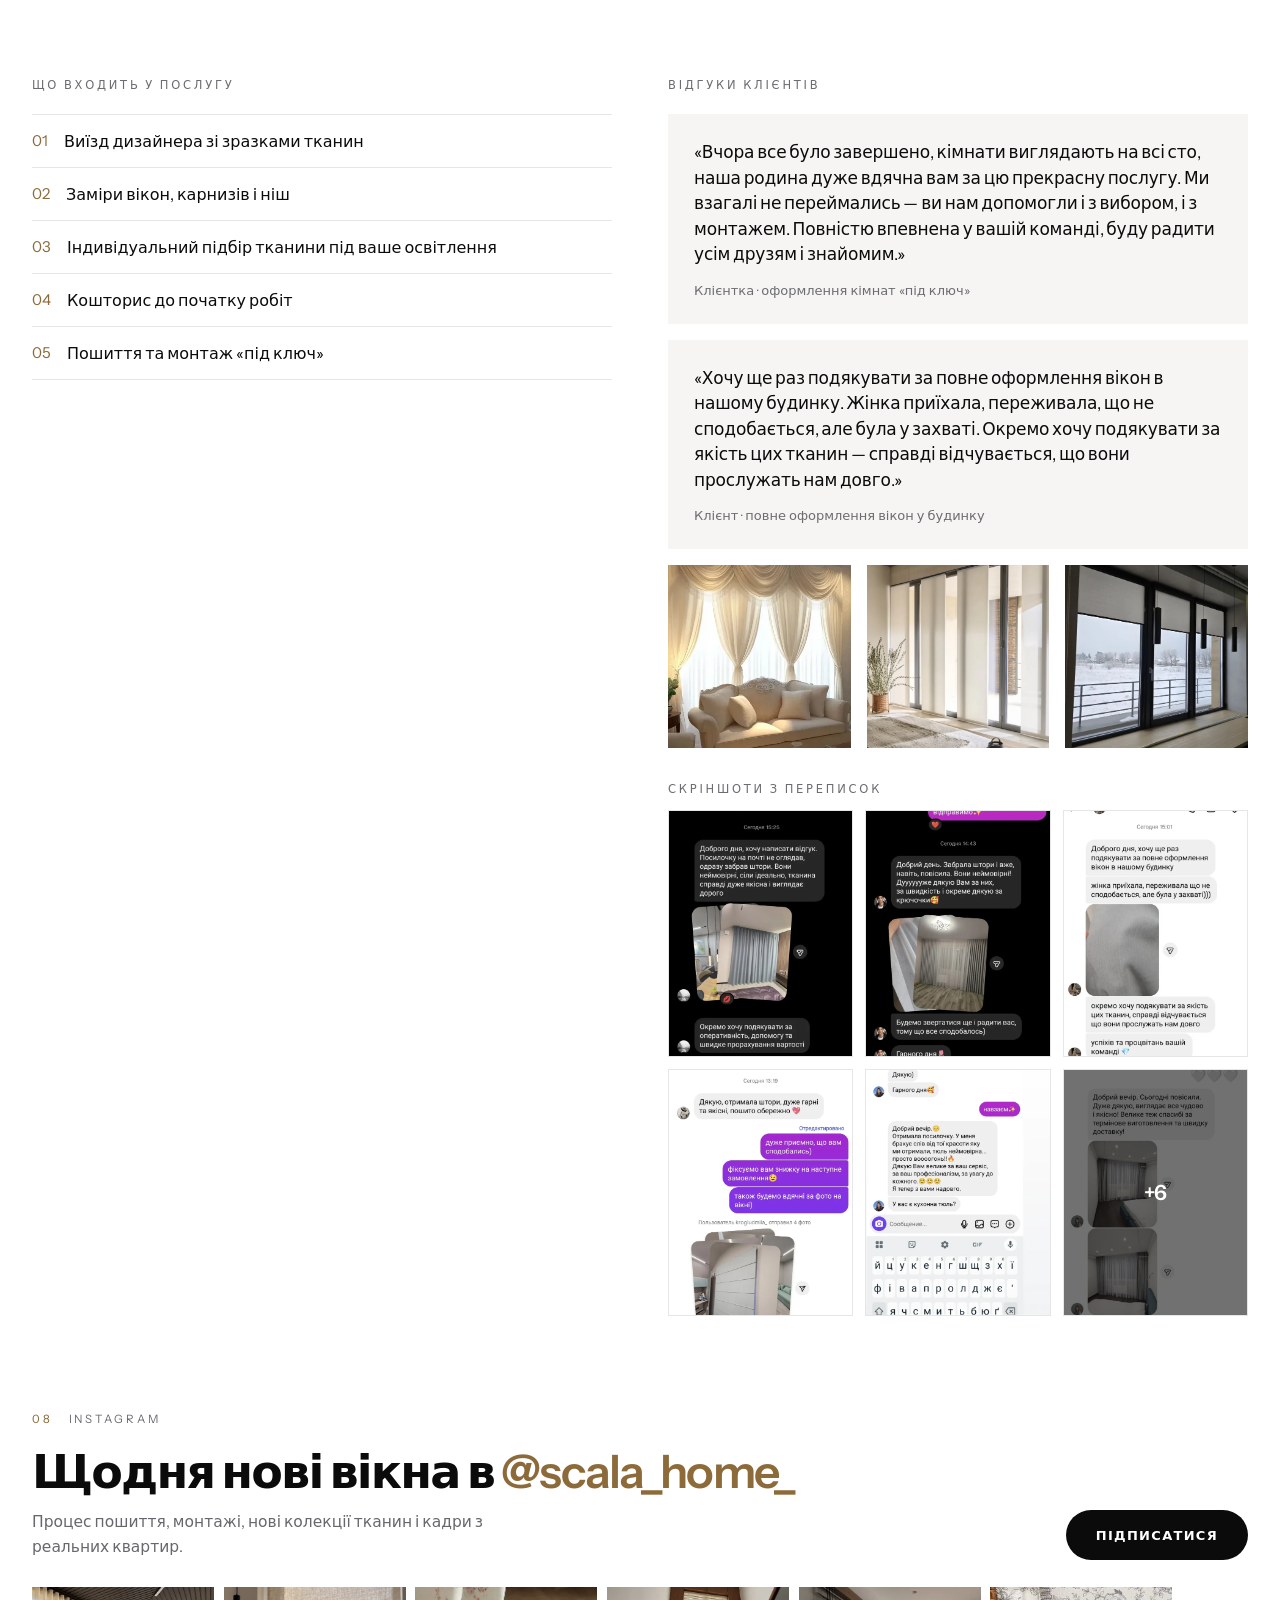
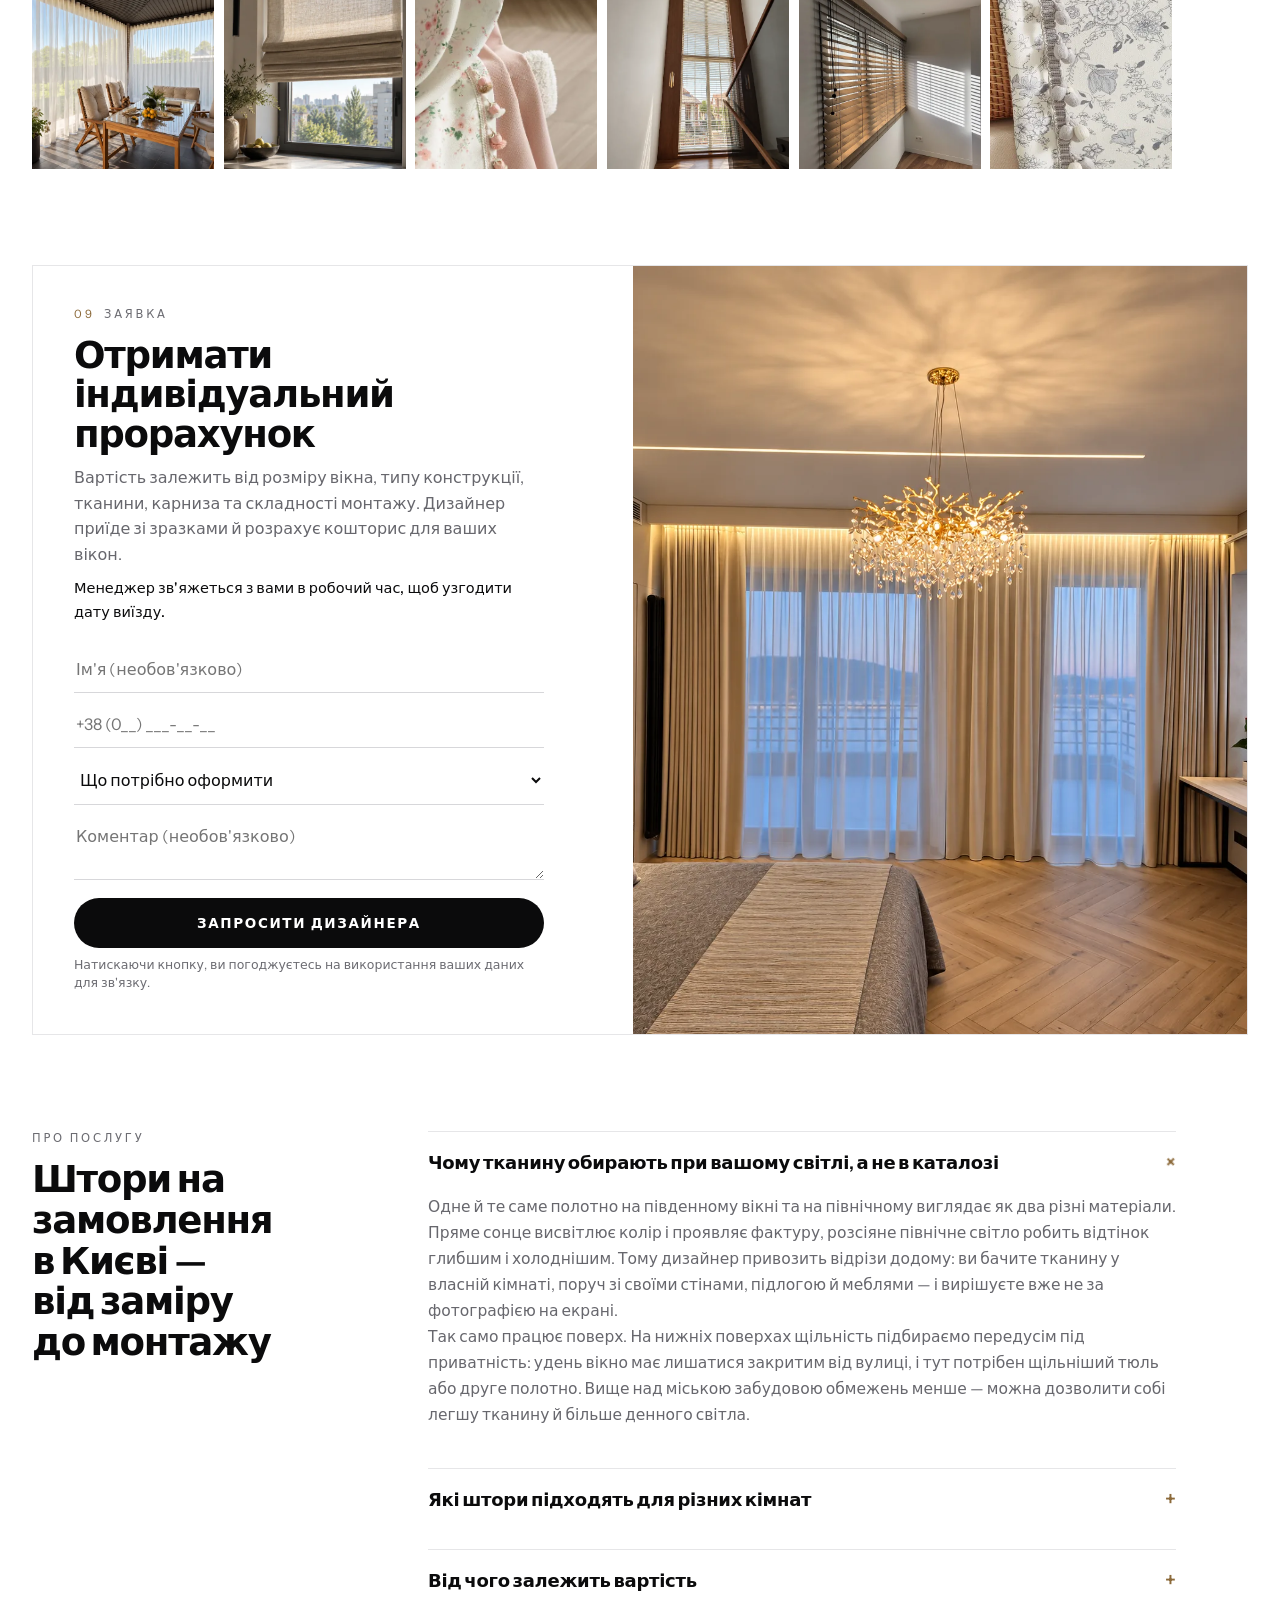
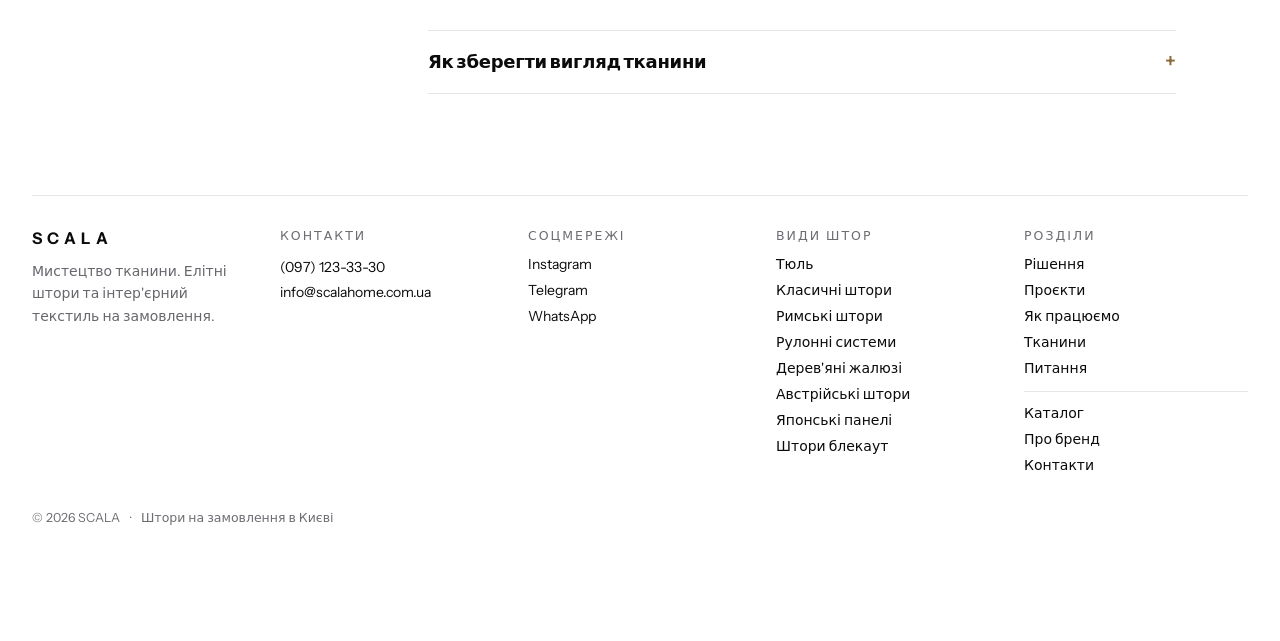
==== commit f28d4079: "Позначка джерела заявки більше не показується відвідувачу «Хедер · Головна», «Смуга: хочете так само" ====
--- a/index.html
+++ b/index.html
@@ -971,7 +971,6 @@
     <div class="eyebrow eyebrow--plain">Заявка</div>
     <h2 class="modal__title" id="lead-modal-title">Запросити дизайнера зі зразками</h2>
     <p class="modal__text">Виїзд у межах Києва безкоштовний і ні до чого не зобовʼязує. Менеджер звʼяжеться з вами в робочий час, щоб узгодити зручну дату.</p>
-    <div class="modal__source" data-source-label></div>
 
     <form class="form" data-lead-form novalidate>
       <label class="visually-hidden" for="m-lead-name">Імʼя</label>
--- a/assets/css/main.css
+++ b/assets/css/main.css
@@ -962,11 +962,6 @@
   font-size: 15px; line-height: 1.6; color: var(--c-body); margin: 12px 0 0;
 }
 /* Напис про блок, з якого відкрито форму — підказка й клієнту, і нам */
-.modal__source {
-  display: none; margin-top: 14px;
-  font-size: 12px; letter-spacing: .1em; text-transform: uppercase;
-  color: var(--c-accent);
-}
 .modal__source:not(:empty) { display: block; }
 
 .modal .form { margin-top: 24px; max-width: none; }
